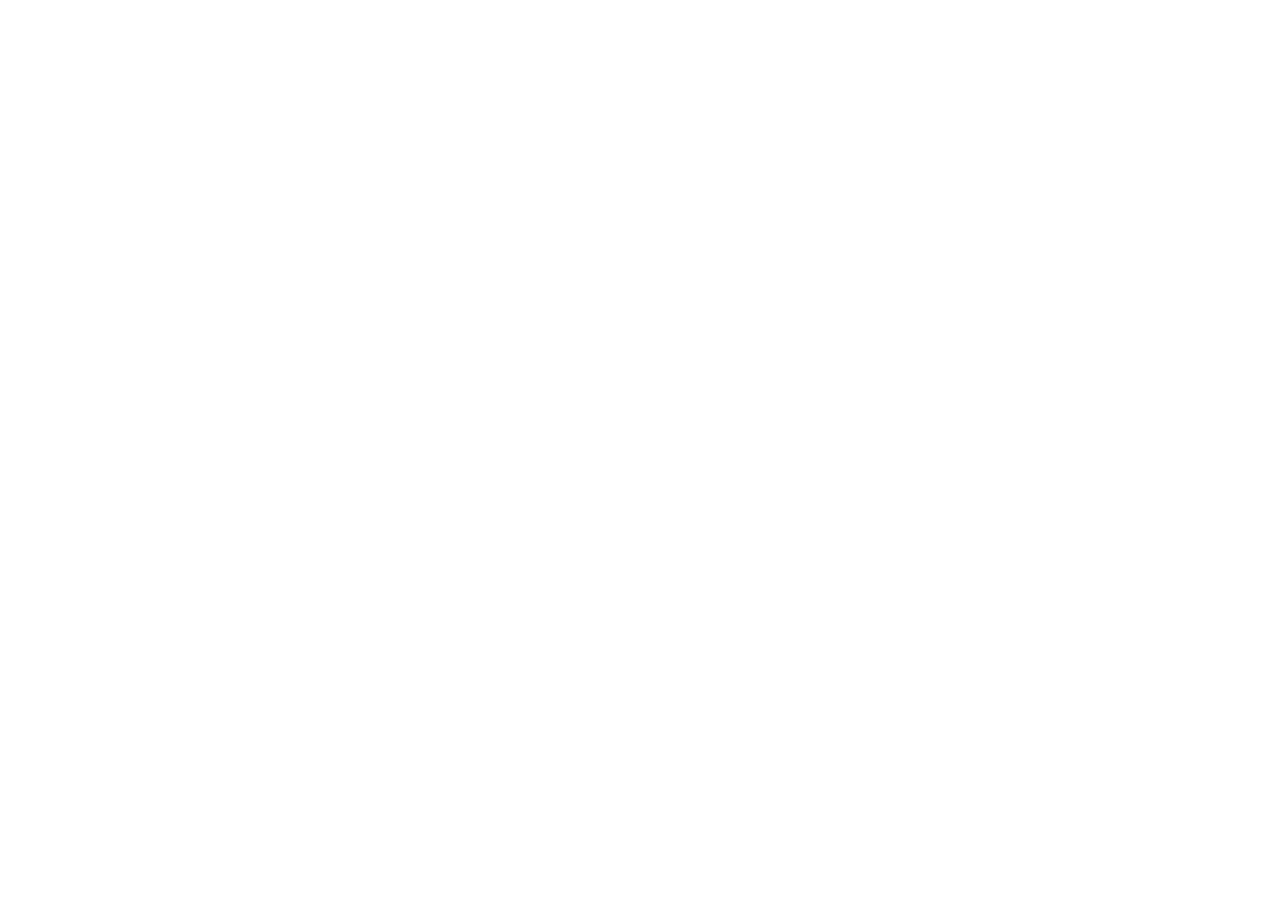
==== index.html @ d98b3df8 "Create index.html for portfolio redirection This HTML file redirects users to the specified portfoli" ====
<!DOCTYPE html>
<html lang="en">
<head>
  <meta charset="UTF-8">
  <meta name="viewport" content="width=device-width, initial-scale=1">
  <meta http-equiv="refresh" content="0; url=https://portfolio-git-main-oussama-allouchs-projects.vercel.app/">
  <title>Oussama Allouch | Portfolio</title>
</head>
<body>
  <p>Redirecting to my portfolio...</p>
  <a href="https://portfolio-git-main-oussama-allouchs-projects.vercel.app/">Visit my portfolio</a>
</body>
</html>
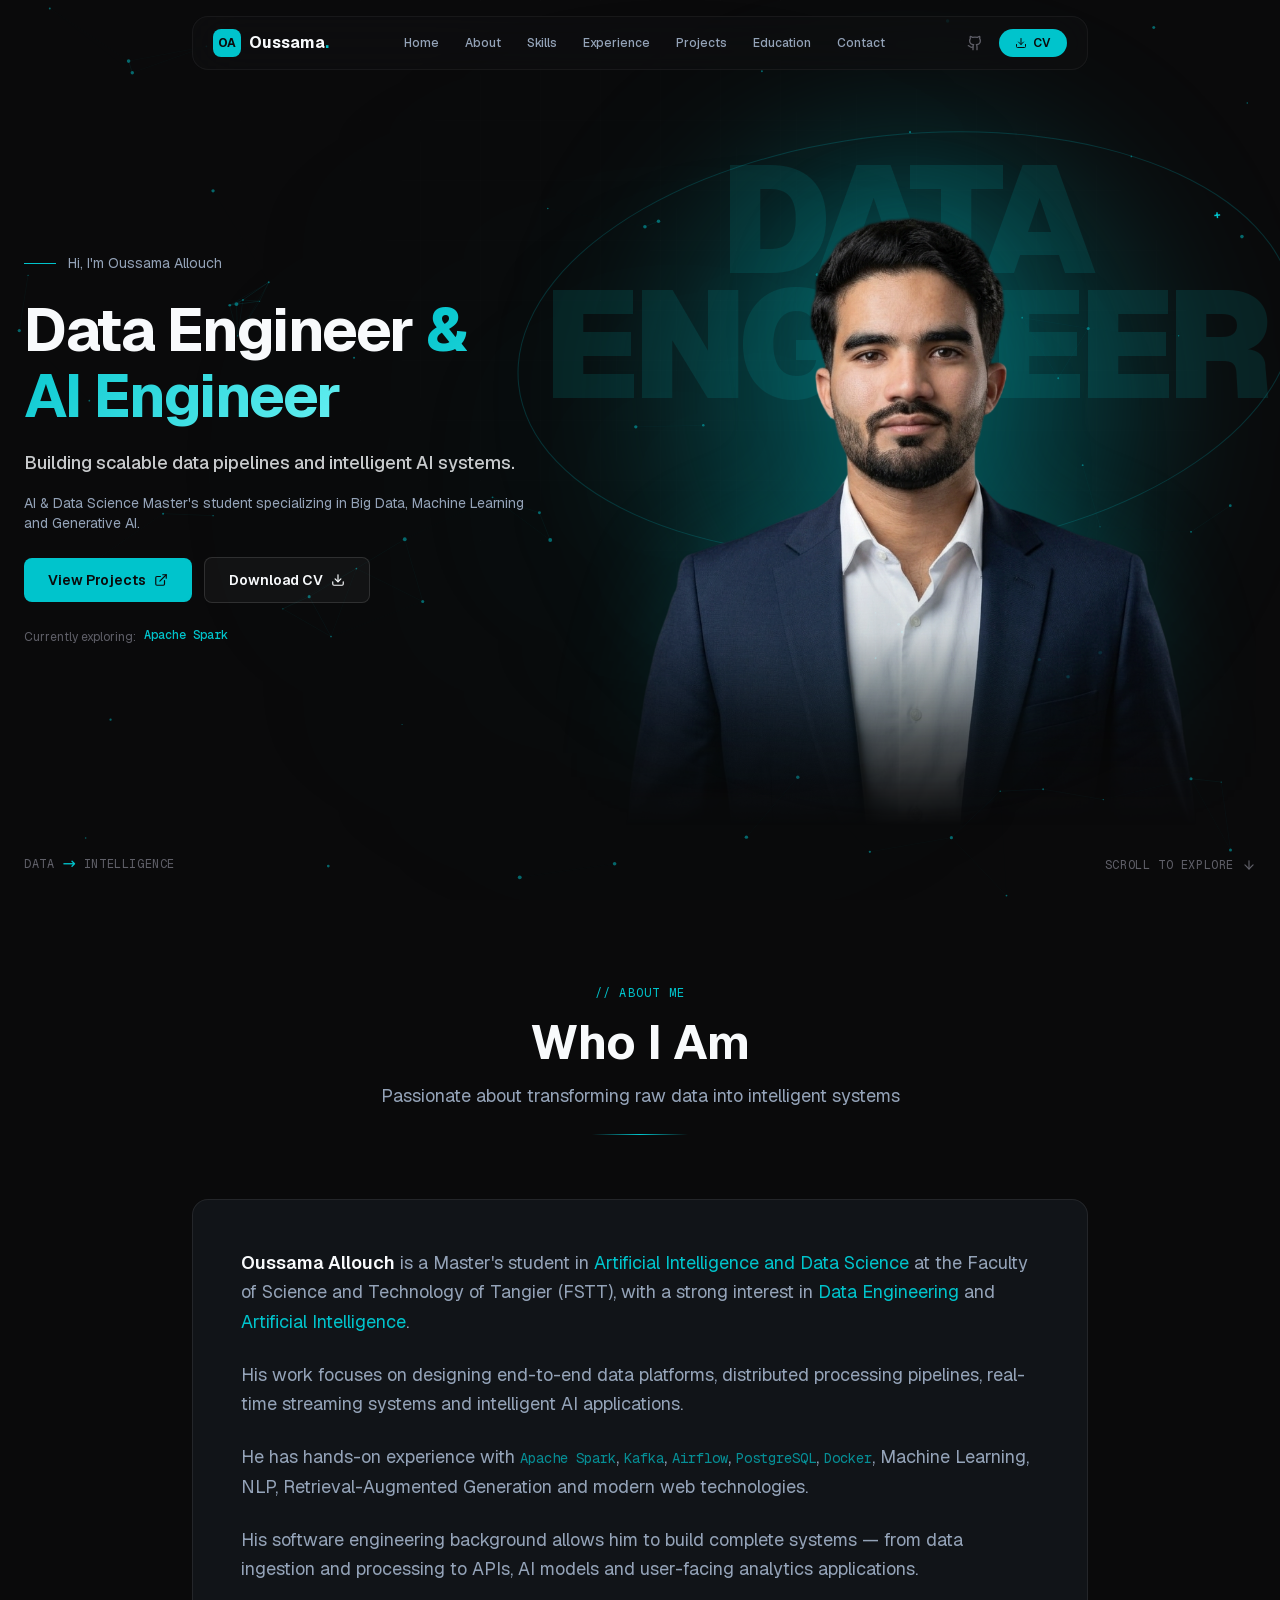
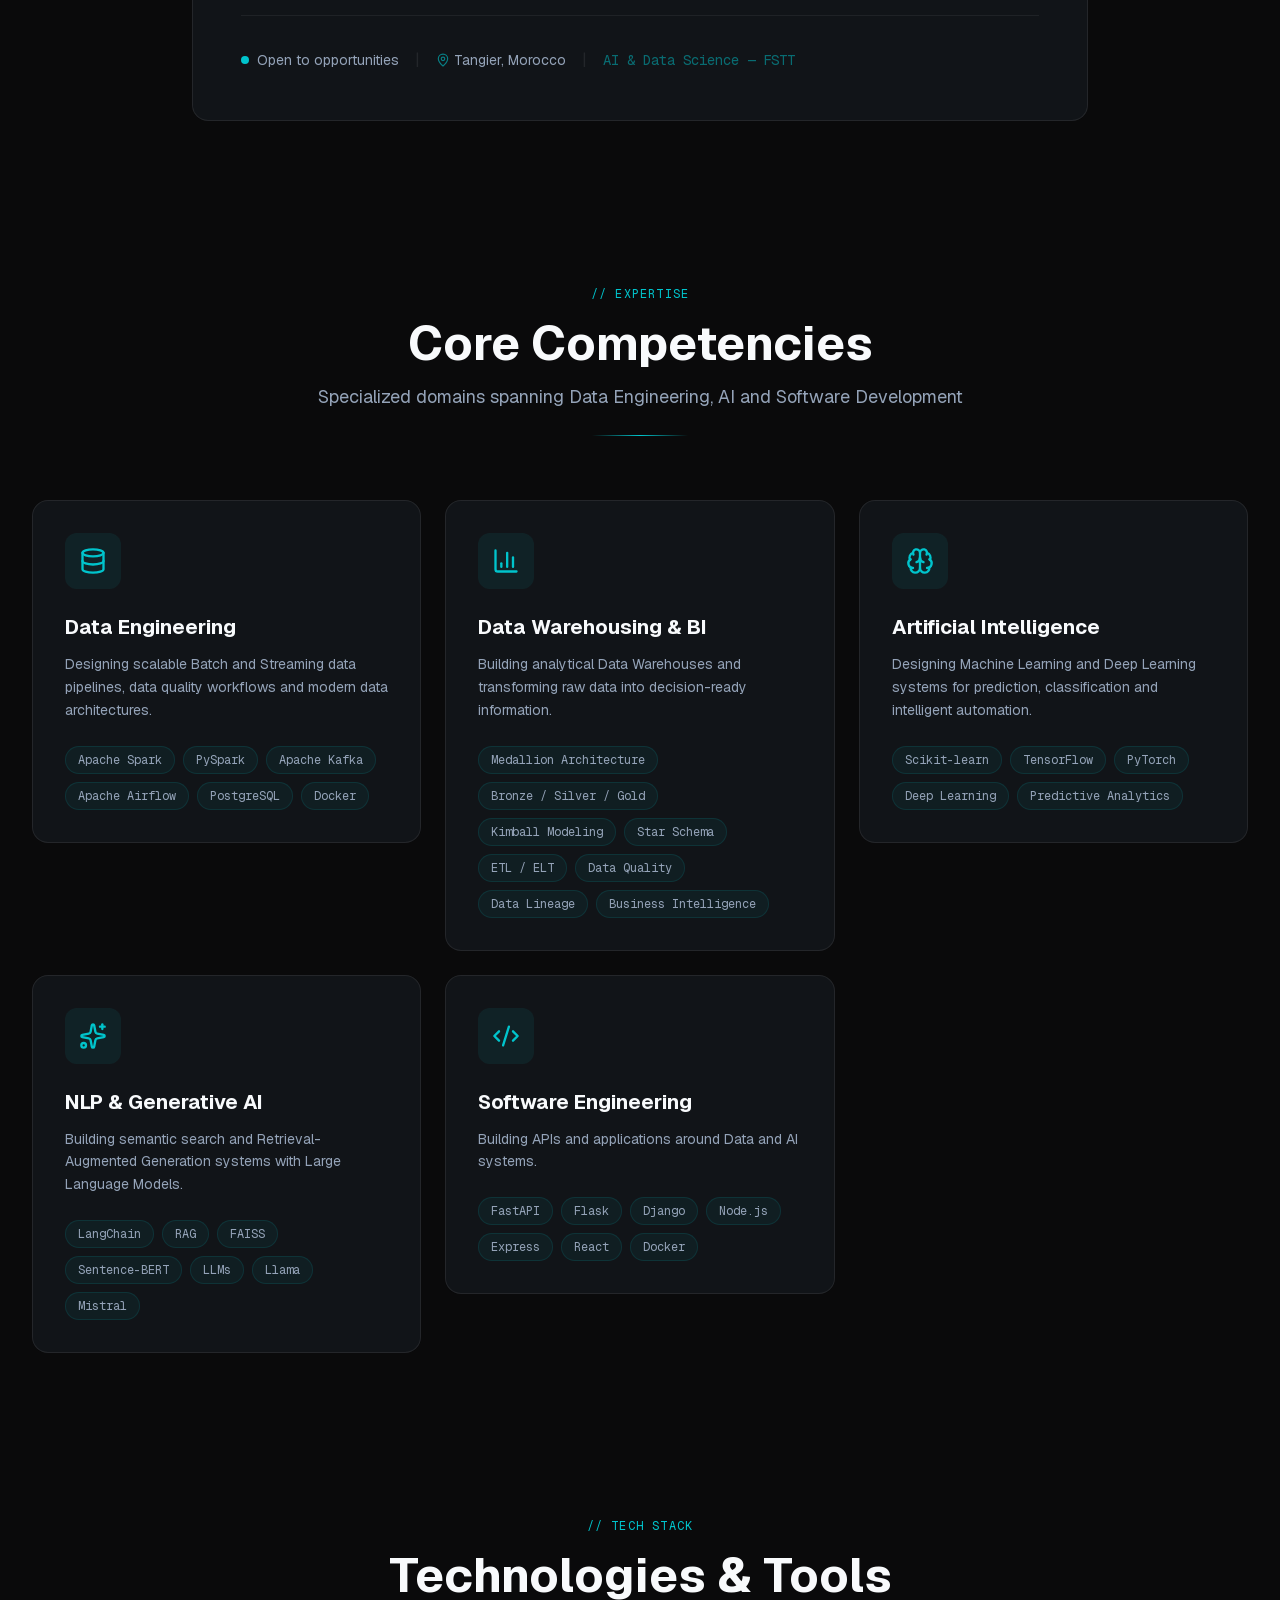
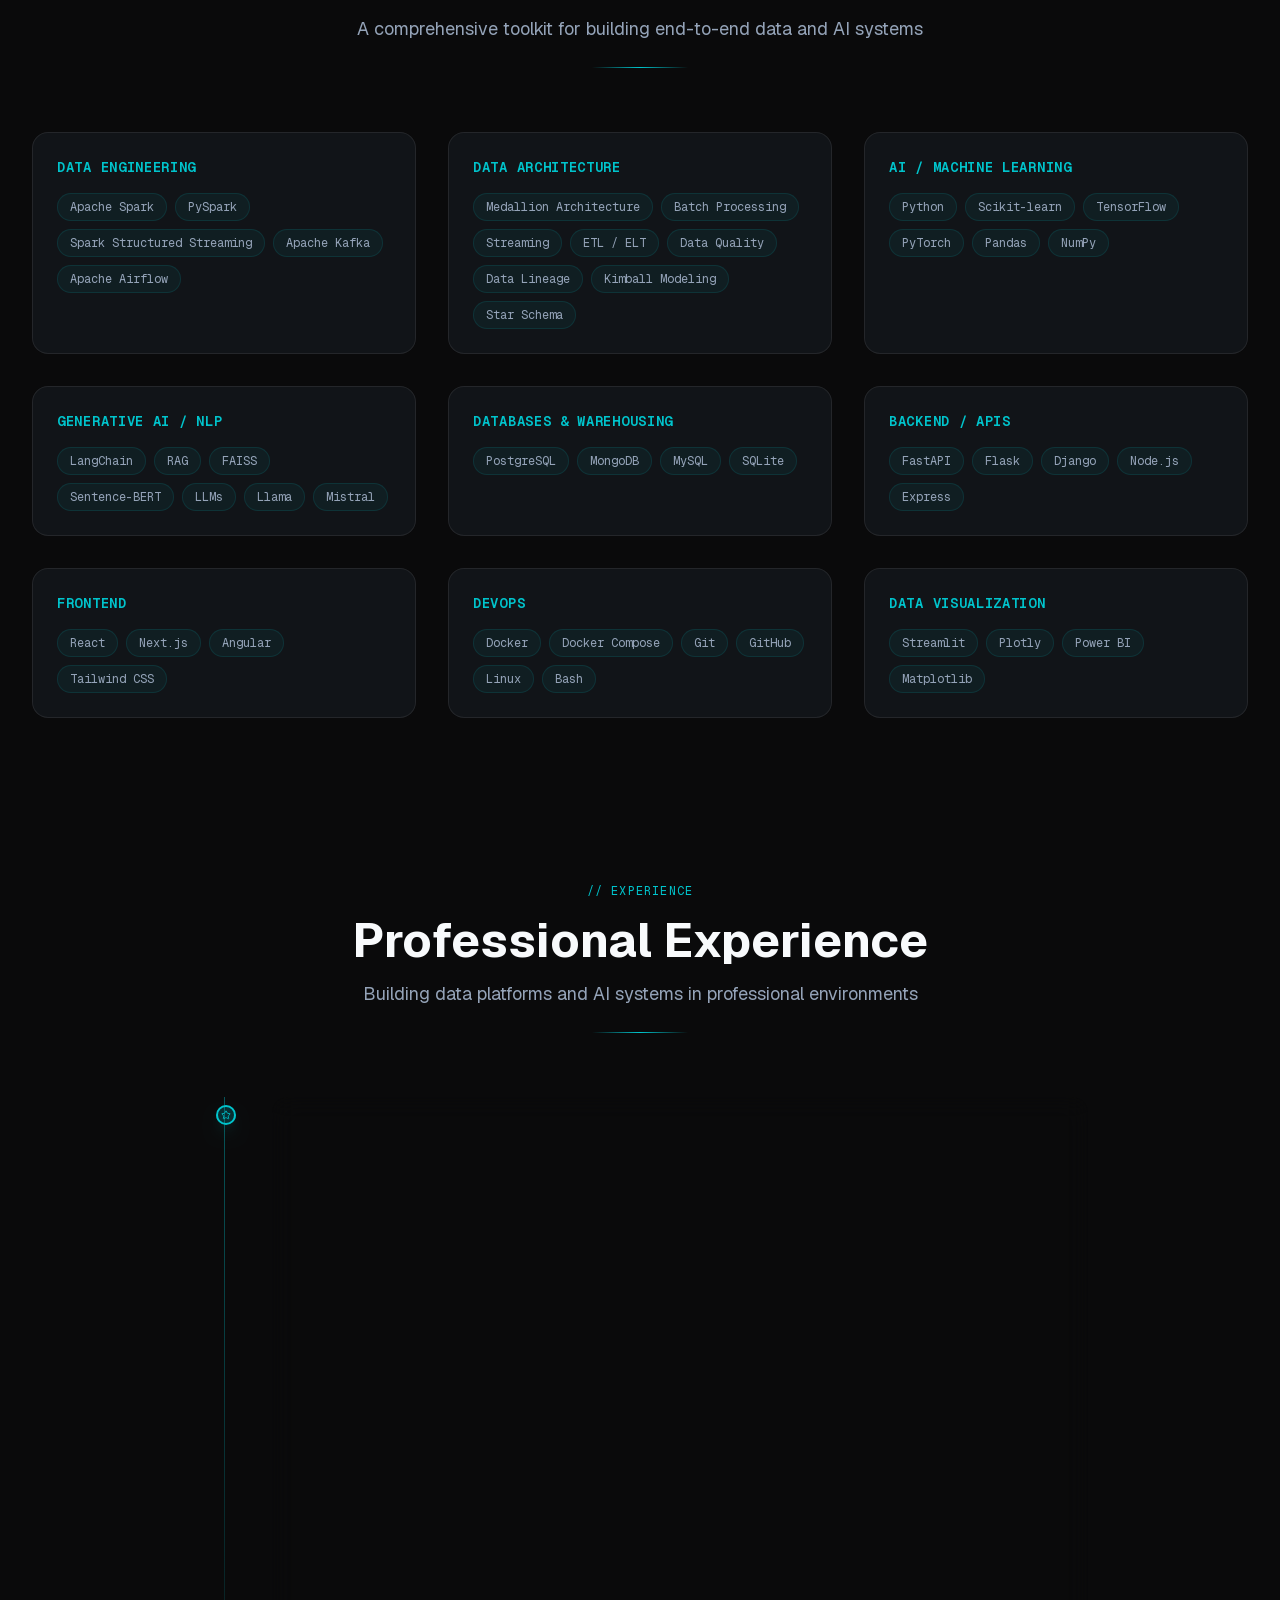
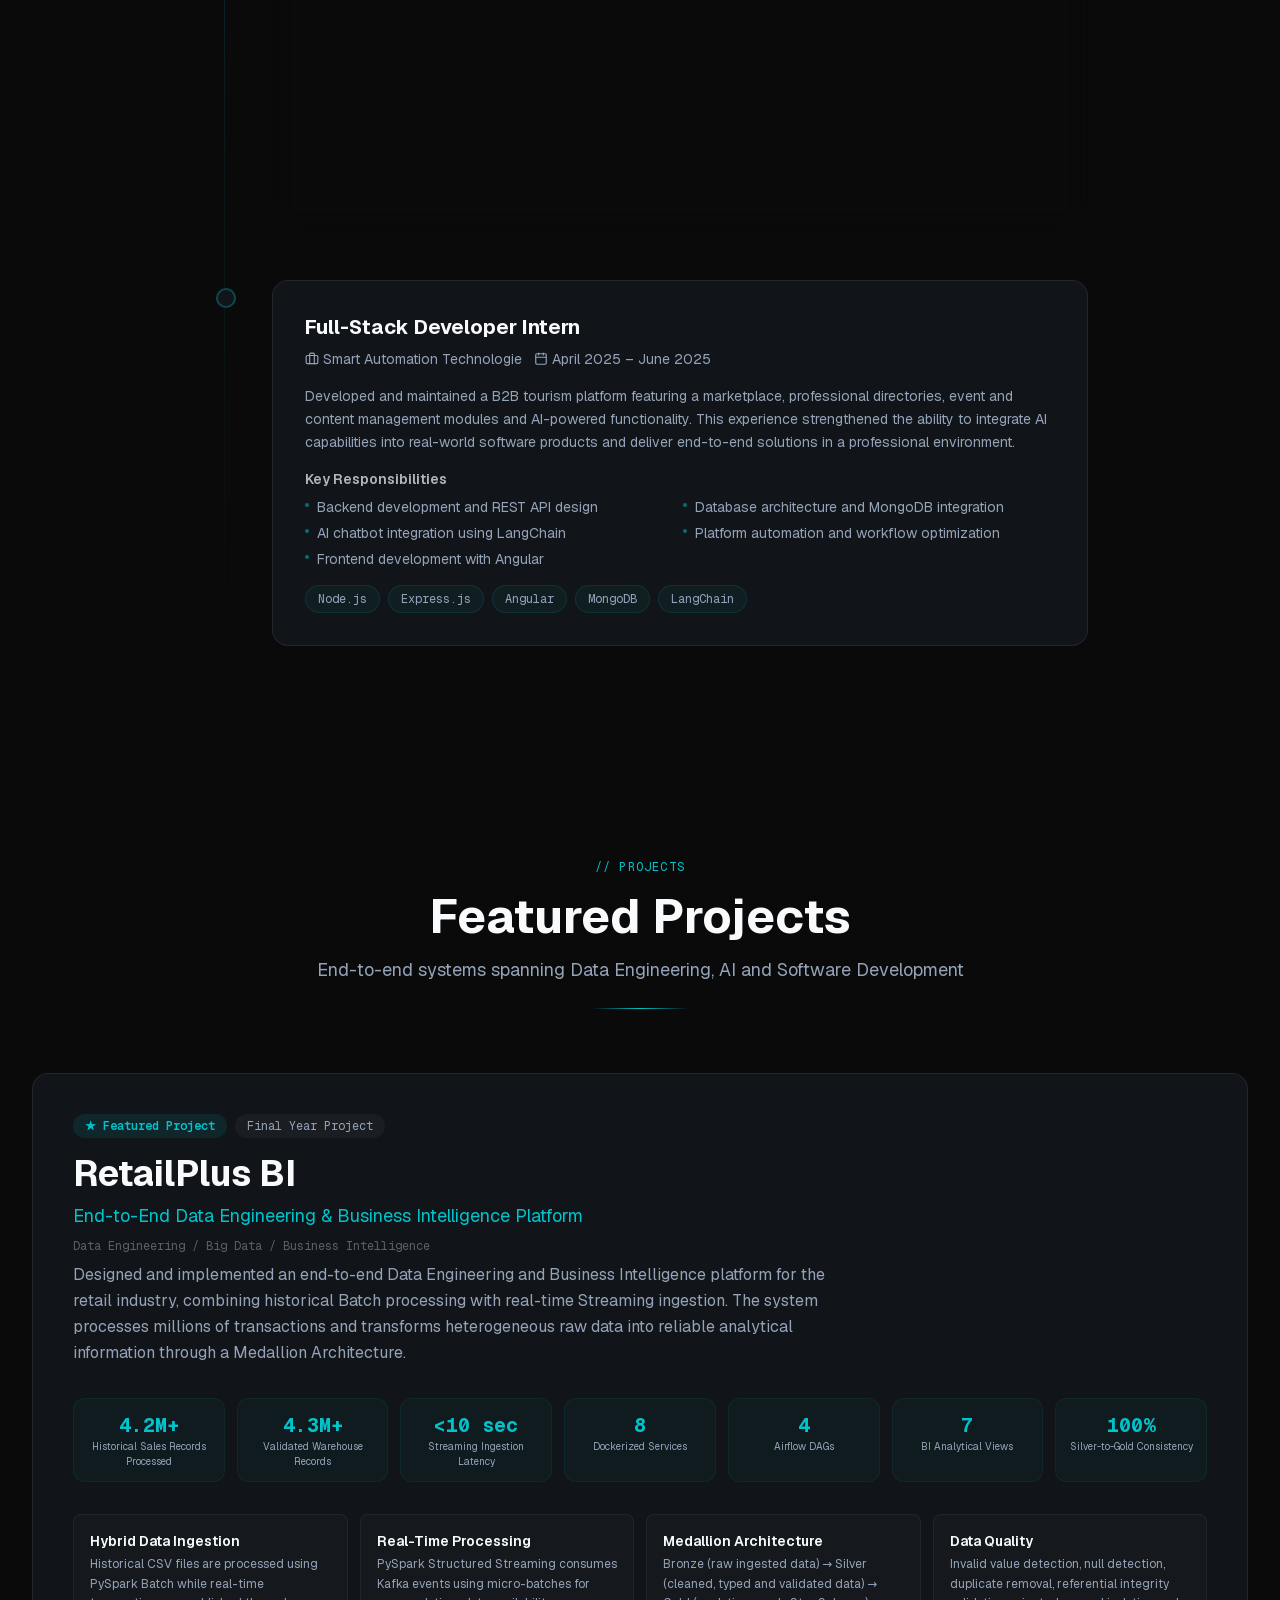
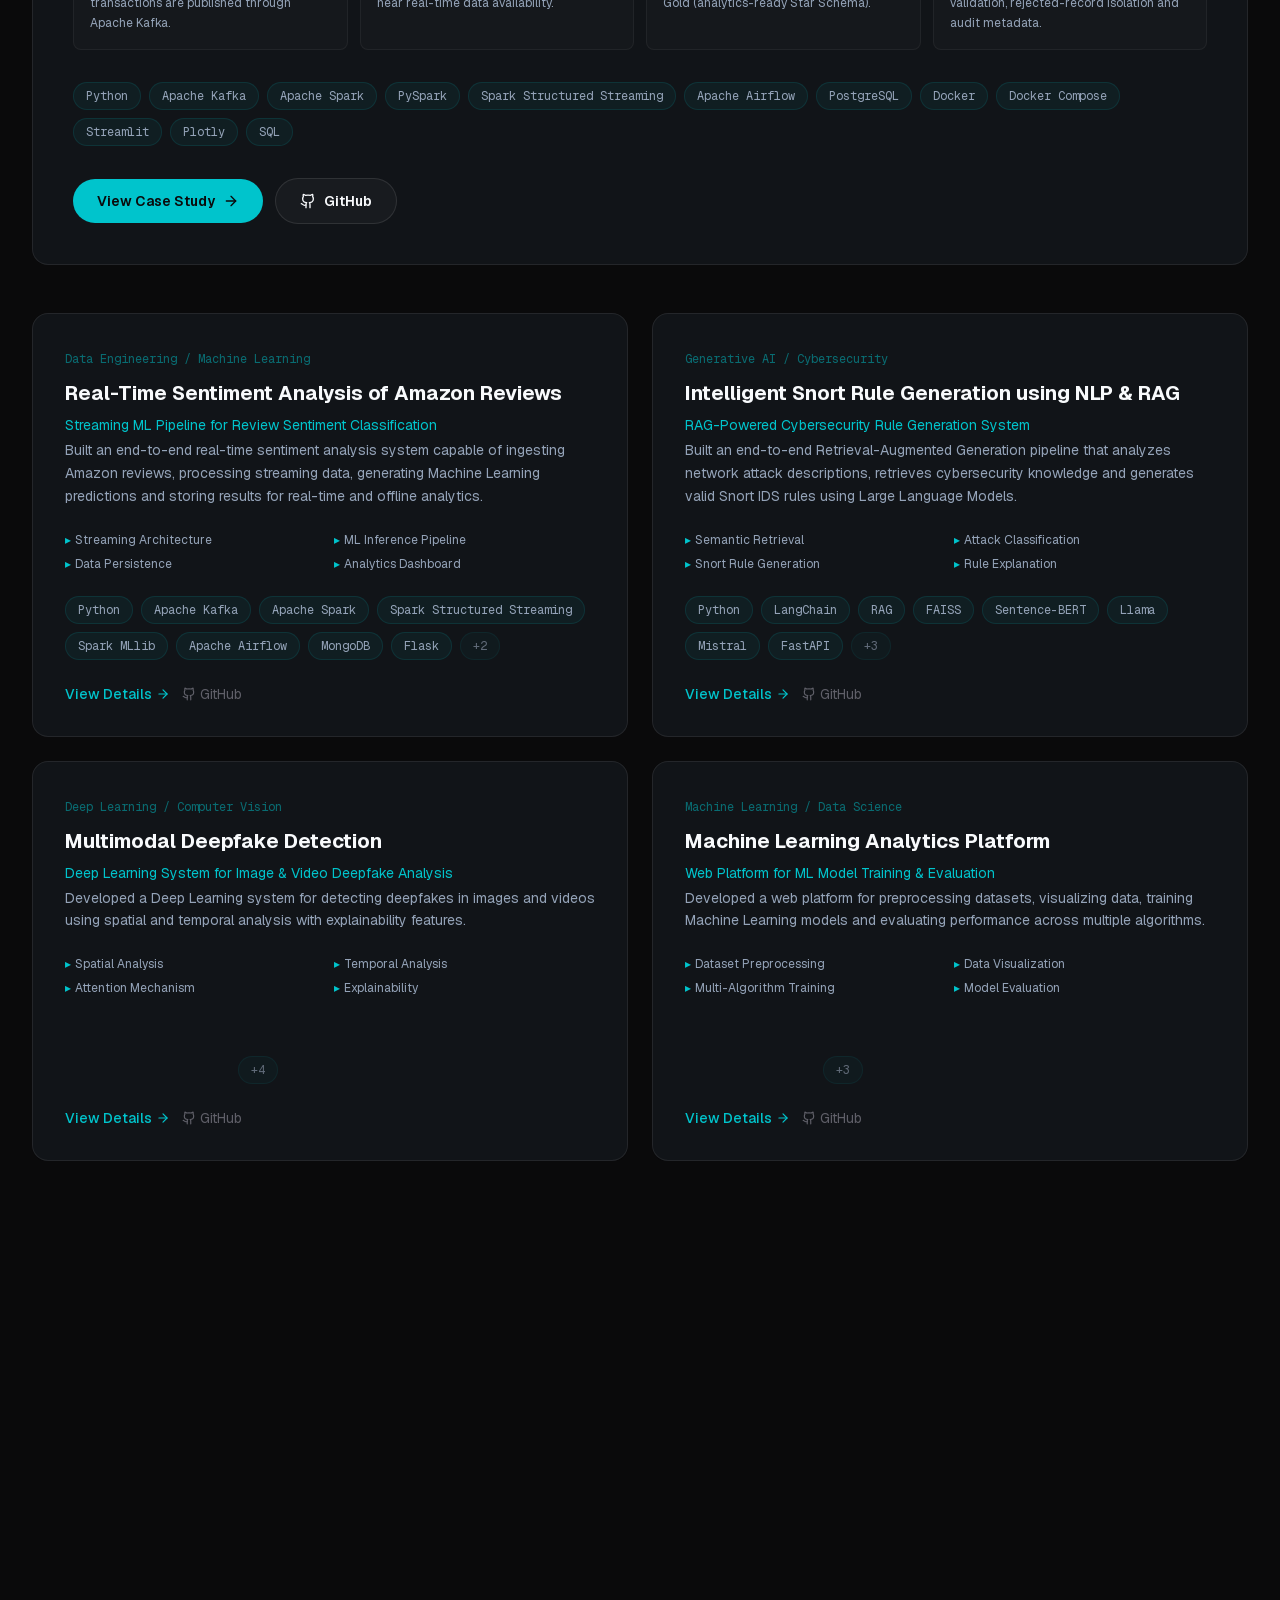
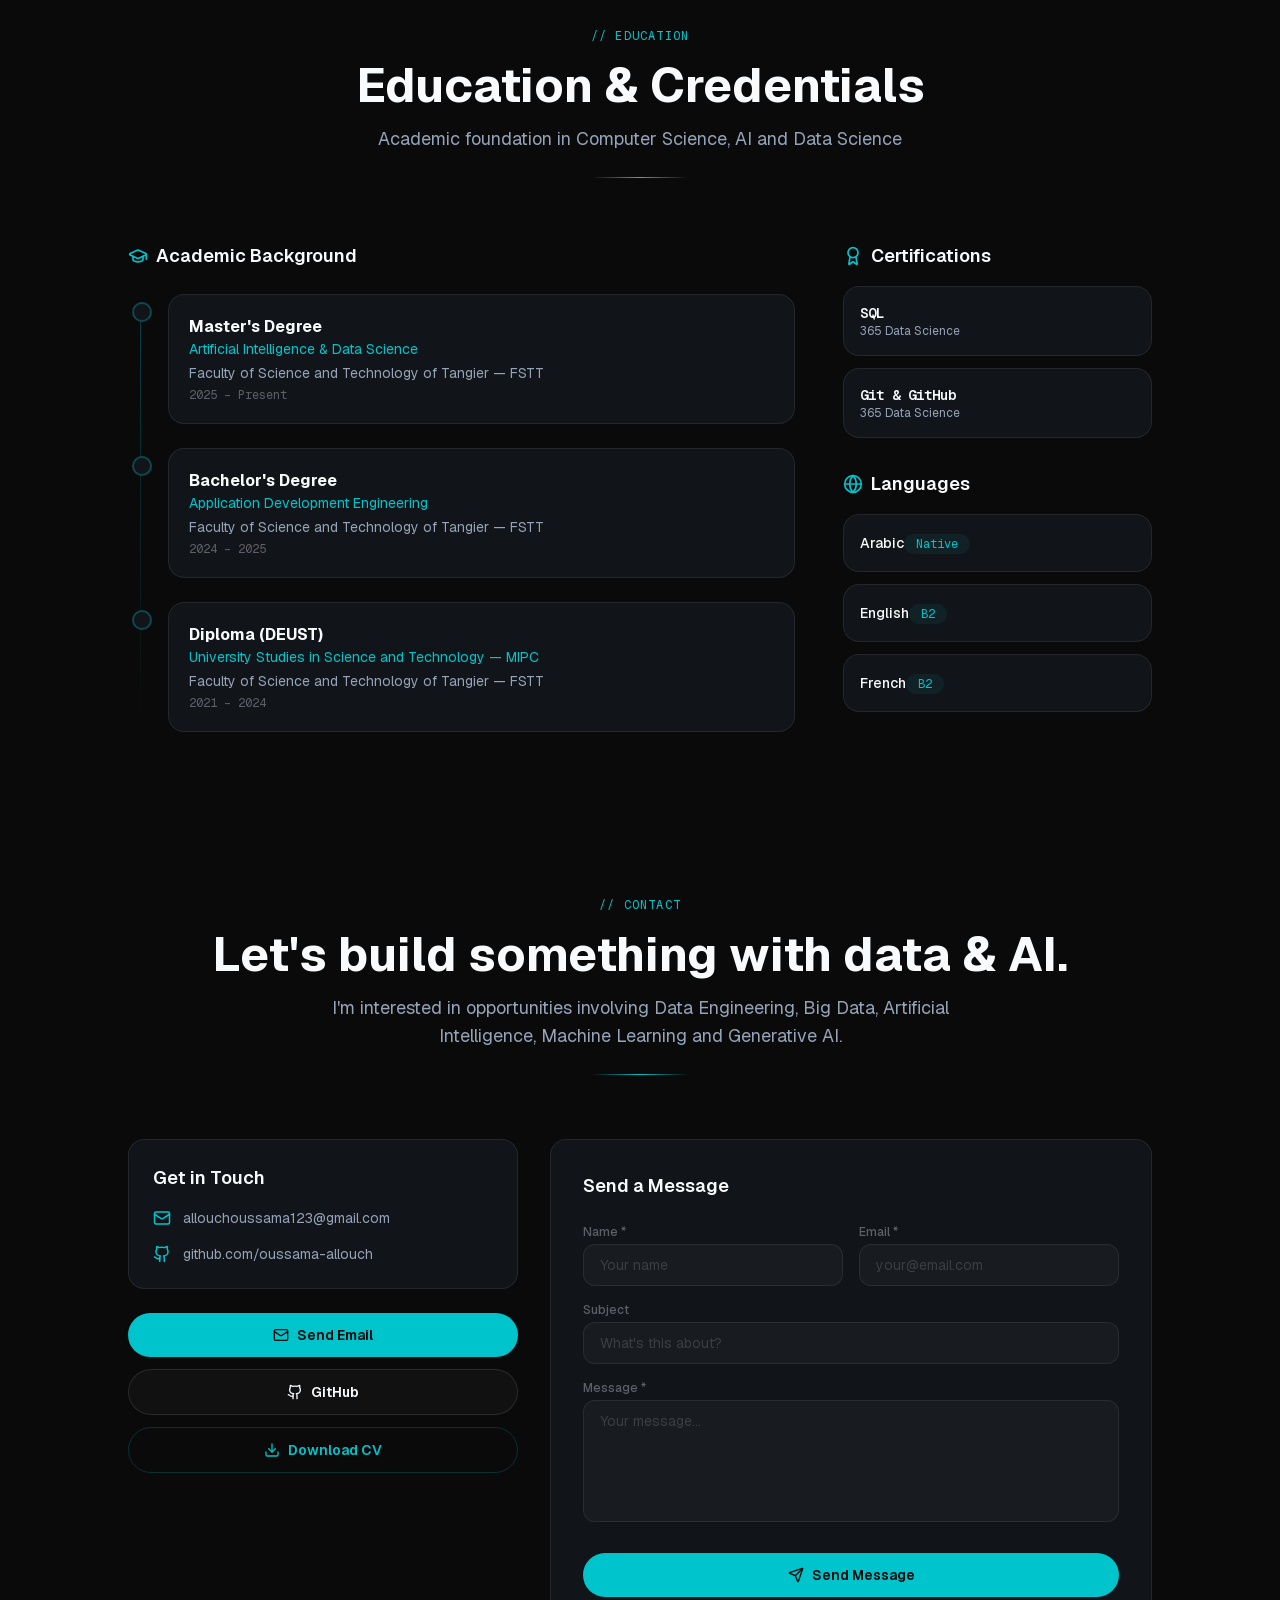
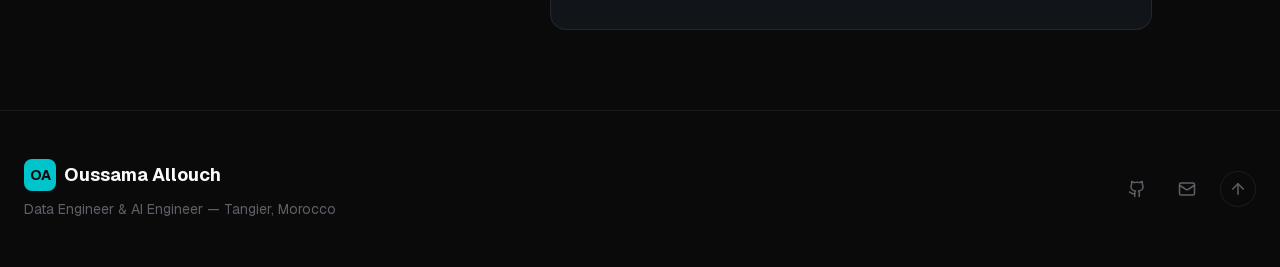
==== commit 23a09bac: "deploy: automated static build from Portfolio commit 1b778d6c278c0f3011961cc61d66ee3f04a5d0e9 [skip " ====
--- a/index.html
+++ b/index.html
@@ -1,13 +1 @@
-<!DOCTYPE html>
-<html lang="en">
-<head>
-  <meta charset="UTF-8">
-  <meta name="viewport" content="width=device-width, initial-scale=1">
-  <meta http-equiv="refresh" content="0; url=https://portfolio-git-main-oussama-allouchs-projects.vercel.app/">
-  <title>Oussama Allouch | Portfolio</title>
-</head>
-<body>
-  <p>Redirecting to my portfolio...</p>
-  <a href="https://portfolio-git-main-oussama-allouchs-projects.vercel.app/">Visit my portfolio</a>
-</body>
-</html>
+<!DOCTYPE html><html lang="en" class="T19VSG_variable _8Li5zG_variable h-full antialiased"><head><meta charSet="utf-8"/><meta name="viewport" content="width=device-width, initial-scale=1"/><link rel="preload" href="/_next/static/media/797e433ab948586e-s.p.0r6juujl39pe6.woff2" as="font" crossorigin="" type="font/woff2"/><link rel="preload" href="/_next/static/media/caa3a2e1cccd8315-s.p.0wgildi0cnwt9.woff2" as="font" crossorigin="" type="font/woff2"/><link rel="preload" as="image" href="/images/oussama-portrait.png"/><link rel="stylesheet" href="/_next/static/chunks/12n1drm_j1zv1.css" data-precedence="next"/><link rel="preload" as="script" fetchPriority="low" href="/_next/static/chunks/0hy5urf737ouz.js"/><script src="/_next/static/chunks/220o6dnifhgxa.js" async=""></script><script src="/_next/static/chunks/0s7mvllxht1mo.js" async=""></script><script src="/_next/static/chunks/turbopack-3-ry682tkyiqk.js" async=""></script><script src="/_next/static/chunks/42onvq6nokjl2.js" async=""></script><script src="/_next/static/chunks/3d_lx-dr533u4.js" async=""></script><script src="/_next/static/chunks/24colyhtjguj6.js" async=""></script><title>Oussama Allouch | Data Engineer &amp; AI Engineer</title><meta name="description" content="Portfolio of Oussama Allouch, Data Engineer and AI Engineer specializing in Apache Spark, Kafka, PySpark, Airflow, Data Warehousing, Machine Learning, Generative AI and scalable data systems."/><meta name="author" content="Oussama Allouch"/><meta name="keywords" content="Oussama Allouch,Data Engineer,AI Engineer,Data Engineering,Big Data,Apache Spark,PySpark,Apache Kafka,Apache Airflow,Data Warehouse,PostgreSQL,ETL,ELT,Medallion Architecture,Machine Learning,Generative AI,RAG,NLP,Deep Learning,Morocco,Tangier"/><meta name="robots" content="index, follow"/><meta property="og:title" content="Oussama Allouch | Data Engineer &amp; AI Engineer"/><meta property="og:description" content="Portfolio of Oussama Allouch — Data Engineer and AI Engineer specializing in scalable data pipelines, real-time streaming, Machine Learning and Generative AI."/><meta property="og:site_name" content="Oussama Allouch Portfolio"/><meta property="og:locale" content="en_US"/><meta property="og:type" content="website"/><meta name="twitter:card" content="summary_large_image"/><meta name="twitter:title" content="Oussama Allouch | Data Engineer &amp; AI Engineer"/><meta name="twitter:description" content="Data Engineer and AI Engineer — Apache Spark, Kafka, Airflow, Machine Learning, Generative AI."/><meta name="next-size-adjust" content=""/><script src="/_next/static/chunks/0cz1d0mv5g_q7.js" noModule=""></script></head><body class="min-h-full flex flex-col bg-[#0A0A0B]"><div hidden=""><!--$--><!--/$--></div><header class="fixed left-0 right-0 top-0 z-50 flex justify-center px-4 pt-4" style="opacity:0;transform:translateY(-100px)"><nav class="flex w-full max-w-4xl items-center justify-between rounded-2xl border px-5 py-2.5 transition-all duration-500 border-white/[0.05] bg-[#0F0F11]/60 backdrop-blur-xl" aria-label="Main navigation"><a class="group flex items-center gap-2 text-base font-bold text-[#F8FAFC] transition-colors" aria-label="Home" href="/#hero"><span class="flex h-7 w-7 items-center justify-center rounded-lg bg-accent text-xs font-bold text-[#0A0A0B]">OA</span><span class="hidden sm:inline"><span class="text-[#F8FAFC]">Oussama</span><span class="text-accent">.</span></span></a><div class="hidden items-center gap-0.5 md:flex"><a class="relative rounded-full px-3 py-1.5 text-xs font-medium transition-all duration-300 text-accent" href="/#hero">Home<div class="absolute inset-0 -z-10 rounded-full bg-accent/[0.08]"></div></a><a class="relative rounded-full px-3 py-1.5 text-xs font-medium transition-all duration-300 text-[#94A3B8] hover:text-[#F8FAFC]" href="/#about">About</a><a class="relative rounded-full px-3 py-1.5 text-xs font-medium transition-all duration-300 text-[#94A3B8] hover:text-[#F8FAFC]" href="/#expertise">Skills</a><a class="relative rounded-full px-3 py-1.5 text-xs font-medium transition-all duration-300 text-[#94A3B8] hover:text-[#F8FAFC]" href="/#experience">Experience</a><a class="relative rounded-full px-3 py-1.5 text-xs font-medium transition-all duration-300 text-[#94A3B8] hover:text-[#F8FAFC]" href="/#projects">Projects</a><a class="relative rounded-full px-3 py-1.5 text-xs font-medium transition-all duration-300 text-[#94A3B8] hover:text-[#F8FAFC]" href="/#education">Education</a><a class="relative rounded-full px-3 py-1.5 text-xs font-medium transition-all duration-300 text-[#94A3B8] hover:text-[#F8FAFC]" href="/#contact">Contact</a></div><div class="hidden items-center gap-2 md:flex"><a href="https://github.com/oussama-allouch" target="_blank" rel="noopener noreferrer" class="rounded-full p-2 text-[#5F5F68] transition-all duration-300 hover:bg-white/[0.05] hover:text-[#F8FAFC]" aria-label="GitHub Profile"><svg xmlns="http://www.w3.org/2000/svg" width="16" height="16" viewBox="0 0 24 24" fill="none" stroke="currentColor" stroke-width="2" stroke-linecap="round" stroke-linejoin="round"><path d="M15 22v-4a4.8 4.8 0 0 0-1-3.5c3 0 6-2 6-5.5.08-1.25-.27-2.48-1-3.5.28-1.15.28-2.35 0-3.5 0 0-1 0-3 1.5-2.64-.5-5.36-.5-8 0C6 2 5 2 5 2c-.3 1.15-.3 2.35 0 3.5A5.403 5.403 0 0 0 4 9c0 3.5 3 5.5 6 5.5-.39.49-.68 1.05-.85 1.65-.17.6-.22 1.23-.15 1.85v4"></path><path d="M9 18c-4.51 2-5-2-7-2"></path></svg></a><a href="/cv/Oussama-Allouch-CV.pdf" download="Oussama-Allouch-CV.pdf" class="flex items-center gap-1.5 rounded-full bg-accent px-4 py-1.5 text-xs font-semibold text-[#0A0A0B] transition-all duration-300 hover:bg-[#00E0E6] hover:shadow-lg hover:shadow-accent/20"><svg xmlns="http://www.w3.org/2000/svg" width="12" height="12" viewBox="0 0 24 24" fill="none" stroke="currentColor" stroke-width="2" stroke-linecap="round" stroke-linejoin="round" class="lucide lucide-download" aria-hidden="true"><path d="M12 15V3"></path><path d="M21 15v4a2 2 0 0 1-2 2H5a2 2 0 0 1-2-2v-4"></path><path d="m7 10 5 5 5-5"></path></svg>CV</a></div><button class="rounded-full p-2 text-[#94A3B8] transition-colors hover:text-[#F8FAFC] md:hidden" aria-label="Open menu" aria-expanded="false"><svg xmlns="http://www.w3.org/2000/svg" width="20" height="20" viewBox="0 0 24 24" fill="none" stroke="currentColor" stroke-width="2" stroke-linecap="round" stroke-linejoin="round" class="lucide lucide-menu" aria-hidden="true"><path d="M4 5h16"></path><path d="M4 12h16"></path><path d="M4 19h16"></path></svg></button></nav></header><main><section id="hero" class="relative min-h-[100svh] overflow-hidden"><div class="pointer-events-none absolute inset-0"><div class="absolute inset-0 bg-grid-pattern" style="mask-image:radial-gradient(ellipse at 50% 30%, rgba(0,0,0,0.5) 0%, transparent 70%);-webkit-mask-image:radial-gradient(ellipse at 50% 30%, rgba(0,0,0,0.5) 0%, transparent 70%)"></div><div class="absolute left-1/3 top-1/4 h-[500px] w-[500px] rounded-full bg-accent/[0.03] blur-[150px]"></div><div class="absolute bottom-1/4 right-1/4 h-[400px] w-[400px] rounded-full bg-accent/[0.02] blur-[120px]"></div></div><div class="pointer-events-none absolute inset-0"><canvas class="absolute inset-0" style="pointer-events:none" aria-hidden="true"></canvas></div><div class="relative mx-auto flex min-h-[100svh] max-w-7xl flex-col justify-center px-6 pt-20 lg:flex-row lg:items-center lg:gap-8 lg:pt-0"><div class="flex-1 text-center lg:text-left lg:max-w-xl z-10"><div class="flex items-center gap-3 justify-center lg:justify-start mb-6" style="opacity:0;transform:translateY(30px)"><div class="h-px w-8 bg-accent"></div><span class="text-sm text-[#94A3B8]">Hi, I&#x27;m Oussama Allouch</span></div><h1 class="mb-5 text-4xl font-bold leading-[1.1] tracking-tight text-[#F8FAFC] md:text-5xl lg:text-6xl" style="opacity:0;transform:translateY(30px)">Data Engineer<!-- --> <span class="gradient-text block sm:inline">&amp; AI Engineer</span></h1><p class="mb-4 text-base font-medium text-[#F8FAFC]/80 md:text-lg" style="opacity:0;transform:translateY(30px)">Building scalable data pipelines and intelligent AI systems.</p><p class="mb-6 max-w-xl text-sm text-[#94A3B8] lg:max-w-lg" style="opacity:0;transform:translateY(30px)">AI &amp; Data Science Master&#x27;s student specializing in Big Data, Machine Learning and Generative AI.</p><div class="mb-6 flex flex-wrap items-center justify-center gap-3 lg:justify-start" style="opacity:0;transform:translateY(20px)"><a href="#projects" class="flex items-center gap-2 rounded-lg bg-accent px-6 py-3 text-sm font-semibold text-[#0A0A0B] transition-all duration-300 hover:bg-[#00E0E6] hover:shadow-lg hover:shadow-accent/20">View Projects<svg xmlns="http://www.w3.org/2000/svg" width="14" height="14" viewBox="0 0 24 24" fill="none" stroke="currentColor" stroke-width="2" stroke-linecap="round" stroke-linejoin="round" class="lucide lucide-external-link" aria-hidden="true"><path d="M15 3h6v6"></path><path d="M10 14 21 3"></path><path d="M18 13v6a2 2 0 0 1-2 2H5a2 2 0 0 1-2-2V8a2 2 0 0 1 2-2h6"></path></svg></a><a href="/cv/Oussama-Allouch-CV.pdf" download="Oussama-Allouch-CV.pdf" class="flex items-center gap-2 rounded-lg border border-white/[0.12] bg-white/[0.04] px-6 py-3 text-sm font-semibold text-[#F8FAFC] transition-all duration-300 hover:border-white/[0.2] hover:bg-white/[0.08]">Download CV<svg xmlns="http://www.w3.org/2000/svg" width="14" height="14" viewBox="0 0 24 24" fill="none" stroke="currentColor" stroke-width="2" stroke-linecap="round" stroke-linejoin="round" class="lucide lucide-download" aria-hidden="true"><path d="M12 15V3"></path><path d="M21 15v4a2 2 0 0 1-2 2H5a2 2 0 0 1-2-2v-4"></path><path d="m7 10 5 5 5-5"></path></svg></a></div><div class="flex items-center justify-center gap-2 lg:justify-start" style="opacity:0"><span class="text-xs text-[#5F5F68]">Currently exploring:</span><div class="relative h-5 w-48 overflow-hidden"><span class="absolute left-0 font-mono text-xs font-medium text-accent" style="opacity:0;transform:translateY(20px)">Data Engineering</span></div></div></div><div class="relative flex-1 mt-8 lg:mt-0 flex items-center justify-center min-h-[620px] lg:min-h-[760px] xl:min-h-[820px]" style="opacity:0;transform:translateX(40px)"><div class="absolute inset-0 bg-grid-pattern opacity-40 pointer-events-none" style="mask-image:radial-gradient(ellipse 70% 60% at 50% 45%, black 40%, transparent 80%);-webkit-mask-image:radial-gradient(ellipse 70% 60% at 50% 45%, black 40%, transparent 80%)"></div><div class="absolute inset-0 flex flex-col items-center justify-center pointer-events-none select-none -translate-y-24 sm:-translate-y-32 lg:-translate-y-38 xl:-translate-y-42"><span class="text-[5rem] sm:text-[6.5rem] md:text-[7.5rem] lg:text-[8.5rem] xl:text-[9.5rem] font-black uppercase leading-[0.82] tracking-tighter text-accent/[0.12]" aria-hidden="true">DATA</span><span class="text-[5rem] sm:text-[6.5rem] md:text-[7.5rem] lg:text-[8.5rem] xl:text-[9.5rem] font-black uppercase leading-[0.82] tracking-tighter text-accent/[0.12]" aria-hidden="true">ENGINEER</span></div><div class="absolute top-[38%] left-1/2 -translate-x-1/2 -translate-y-1/2 w-[540px] sm:w-[680px] lg:w-[780px] h-[300px] sm:h-[370px] lg:h-[420px] pointer-events-none"><div class="w-full h-full rounded-[50%] border border-accent/20 -rotate-6 relative"><span class="absolute right-[8%] top-[25%] font-mono text-xs text-accent font-bold select-none">+</span></div></div><div class="absolute top-[44%] left-1/2 -translate-x-1/2 -translate-y-1/2 h-[420px] w-[420px] sm:h-[480px] sm:w-[480px] rounded-full bg-gradient-to-r from-accent/20 via-accent/35 to-accent/20 blur-[85px] pointer-events-none"></div><div class="relative z-10 w-[380px] h-[520px] sm:w-[480px] sm:h-[640px] md:w-[560px] md:h-[740px] lg:w-[640px] lg:h-[820px] xl:w-[700px] xl:h-[880px] -translate-y-8 sm:-translate-y-12 lg:-translate-y-16" style="mask-image:linear-gradient(to bottom, black 65%, rgba(0,0,0,0.85) 78%, rgba(0,0,0,0.3) 90%, transparent 100%);-webkit-mask-image:linear-gradient(to bottom, black 65%, rgba(0,0,0,0.85) 78%, rgba(0,0,0,0.3) 90%, transparent 100%)"><img alt="Oussama Allouch — Data Engineer &amp; AI Engineer" decoding="async" data-nimg="fill" class="object-contain object-bottom drop-shadow-[0_0_20px_rgba(0,196,204,0.3)] drop-shadow-[0_0_45px_rgba(0,196,204,0.15)]" style="position:absolute;height:100%;width:100%;left:0;top:0;right:0;bottom:0;color:transparent" src="/images/oussama-portrait.png"/></div></div></div><div class="absolute bottom-6 left-6 right-6 flex items-center justify-between" style="opacity:0"><div class="flex items-center gap-2"><span class="font-mono text-xs uppercase tracking-wider text-[#5F5F68]">DATA</span><span class="text-accent">→</span><span class="font-mono text-xs uppercase tracking-wider text-[#5F5F68]">INTELLIGENCE</span></div><a href="#about" class="flex items-center gap-2 text-[#5F5F68] transition-colors hover:text-accent" aria-label="Scroll down"><span class="hidden sm:inline font-mono text-xs uppercase tracking-wider">Scroll to explore</span><svg xmlns="http://www.w3.org/2000/svg" width="14" height="14" viewBox="0 0 24 24" fill="none" stroke="currentColor" stroke-width="2" stroke-linecap="round" stroke-linejoin="round" class="lucide lucide-arrow-down" aria-hidden="true"><path d="M12 5v14"></path><path d="m19 12-7 7-7-7"></path></svg></a></div></section><section id="about" class="relative"><div class="section-container"><div class="mb-16 text-center" style="opacity:0;transform:translateY(30px)"><span class="mono-label mb-4 inline-block">// About Me</span><h2 class="mb-4 text-3xl font-bold text-[#F8FAFC] md:text-4xl lg:text-5xl">Who I Am</h2><p class="mx-auto max-w-2xl text-base text-[#94A3B8] md:text-lg">Passionate about transforming raw data into intelligent systems</p><div class="mx-auto mt-6 h-px w-24 bg-gradient-to-r from-transparent via-accent to-transparent"></div></div><div class="mx-auto max-w-4xl"><div style="opacity:0;transform:translateY(30px)"><div class="spotlight-card glass-card p-8 md:p-12"><div class="relative z-[2] h-full w-full"><div class="space-y-6 text-base leading-relaxed text-[#94A3B8] md:text-lg"><p><span class="font-semibold text-[#F8FAFC]">Oussama Allouch</span> is a Master&#x27;s student in<!-- --> <span class="text-accent">Artificial Intelligence and Data Science</span> at the Faculty of Science and Technology of Tangier (FSTT), with a strong interest in<!-- --> <span class="text-accent">Data Engineering</span> and<!-- --> <span class="text-accent">Artificial Intelligence</span>.</p><p>His work focuses on designing end-to-end data platforms, distributed processing pipelines, real-time streaming systems and intelligent AI applications.</p><p>He has hands-on experience with<!-- --> <span class="font-mono text-sm text-accent/70">Apache Spark</span>,<!-- --> <span class="font-mono text-sm text-accent/70">Kafka</span>,<!-- --> <span class="font-mono text-sm text-accent/70">Airflow</span>,<!-- --> <span class="font-mono text-sm text-accent/70">PostgreSQL</span>,<!-- --> <span class="font-mono text-sm text-accent/70">Docker</span>, Machine Learning, NLP, Retrieval-Augmented Generation and modern web technologies.</p><p>His software engineering background allows him to build complete systems — from data ingestion and processing to APIs, AI models and user-facing analytics applications.</p></div><div class="mt-8 flex flex-wrap items-center gap-4 border-t border-white/[0.06] pt-8"><div class="flex items-center gap-2"><div class="h-2 w-2 animate-pulse rounded-full bg-accent"></div><span class="text-sm text-[#94A3B8]">Open to opportunities</span></div><span class="text-white/[0.08]">|</span><span class="flex items-center gap-1 text-sm text-[#94A3B8]"><svg xmlns="http://www.w3.org/2000/svg" width="14" height="14" viewBox="0 0 24 24" fill="none" stroke="currentColor" stroke-width="2" stroke-linecap="round" stroke-linejoin="round" class="lucide lucide-map-pin text-accent/60" aria-hidden="true"><path d="M20 10c0 4.993-5.539 10.193-7.399 11.799a1 1 0 0 1-1.202 0C9.539 20.193 4 14.993 4 10a8 8 0 0 1 16 0"></path><circle cx="12" cy="10" r="3"></circle></svg>Tangier, Morocco</span><span class="text-white/[0.08]">|</span><span class="font-mono text-sm text-accent/50">AI &amp; Data Science — FSTT</span></div></div></div></div></div></div></section><section id="expertise" class="relative bg-[#0A0A0B]"><div class="section-container"><div class="mb-16 text-center" style="opacity:0;transform:translateY(30px)"><span class="mono-label mb-4 inline-block">// Expertise</span><h2 class="mb-4 text-3xl font-bold text-[#F8FAFC] md:text-4xl lg:text-5xl">Core Competencies</h2><p class="mx-auto max-w-2xl text-base text-[#94A3B8] md:text-lg">Specialized domains spanning Data Engineering, AI and Software Development</p><div class="mx-auto mt-6 h-px w-24 bg-gradient-to-r from-transparent via-accent to-transparent"></div></div><div class="grid gap-6 md:grid-cols-2 lg:grid-cols-3"><div style="opacity:0;transform:translateY(30px)"><div class="spotlight-card glass-card group cursor-default p-8 lg:col-span-1"><div class="relative z-[2] h-full w-full"><div class="mb-6 flex h-14 w-14 items-center justify-center rounded-xl bg-accent/[0.08] text-accent transition-all duration-400 group-hover:bg-accent/[0.15] group-hover:shadow-lg group-hover:shadow-accent/[0.06]"><svg xmlns="http://www.w3.org/2000/svg" width="28" height="28" viewBox="0 0 24 24" fill="none" stroke="currentColor" stroke-width="2" stroke-linecap="round" stroke-linejoin="round" class="lucide lucide-database" aria-hidden="true"><ellipse cx="12" cy="5" rx="9" ry="3"></ellipse><path d="M3 5V19A9 3 0 0 0 21 19V5"></path><path d="M3 12A9 3 0 0 0 21 12"></path></svg></div><h3 class="mb-3 text-xl font-bold text-[#F8FAFC]">Data Engineering</h3><p class="mb-6 text-sm leading-relaxed text-[#94A3B8]">Designing scalable Batch and Streaming data pipelines, data quality workflows and modern data architectures.</p><div class="flex flex-wrap gap-2"><span class="tech-badge" style="opacity:0;transform:scale(0.8)">Apache Spark</span><span class="tech-badge" style="opacity:0;transform:scale(0.8)">PySpark</span><span class="tech-badge" style="opacity:0;transform:scale(0.8)">Apache Kafka</span><span class="tech-badge" style="opacity:0;transform:scale(0.8)">Apache Airflow</span><span class="tech-badge" style="opacity:0;transform:scale(0.8)">PostgreSQL</span><span class="tech-badge" style="opacity:0;transform:scale(0.8)">Docker</span></div></div></div></div><div style="opacity:0;transform:translateY(30px)"><div class="spotlight-card glass-card group cursor-default p-8 lg:col-span-1"><div class="relative z-[2] h-full w-full"><div class="mb-6 flex h-14 w-14 items-center justify-center rounded-xl bg-accent/[0.08] text-accent transition-all duration-400 group-hover:bg-accent/[0.15] group-hover:shadow-lg group-hover:shadow-accent/[0.06]"><svg xmlns="http://www.w3.org/2000/svg" width="28" height="28" viewBox="0 0 24 24" fill="none" stroke="currentColor" stroke-width="2" stroke-linecap="round" stroke-linejoin="round" class="lucide lucide-chart-column lucide-bar-chart-3" aria-hidden="true"><path d="M3 3v16a2 2 0 0 0 2 2h16"></path><path d="M18 17V9"></path><path d="M13 17V5"></path><path d="M8 17v-3"></path></svg></div><h3 class="mb-3 text-xl font-bold text-[#F8FAFC]">Data Warehousing &amp; BI</h3><p class="mb-6 text-sm leading-relaxed text-[#94A3B8]">Building analytical Data Warehouses and transforming raw data into decision-ready information.</p><div class="flex flex-wrap gap-2"><span class="tech-badge" style="opacity:0;transform:scale(0.8)">Medallion Architecture</span><span class="tech-badge" style="opacity:0;transform:scale(0.8)">Bronze / Silver / Gold</span><span class="tech-badge" style="opacity:0;transform:scale(0.8)">Kimball Modeling</span><span class="tech-badge" style="opacity:0;transform:scale(0.8)">Star Schema</span><span class="tech-badge" style="opacity:0;transform:scale(0.8)">ETL / ELT</span><span class="tech-badge" style="opacity:0;transform:scale(0.8)">Data Quality</span><span class="tech-badge" style="opacity:0;transform:scale(0.8)">Data Lineage</span><span class="tech-badge" style="opacity:0;transform:scale(0.8)">Business Intelligence</span></div></div></div></div><div style="opacity:0;transform:translateY(30px)"><div class="spotlight-card glass-card group cursor-default p-8 "><div class="relative z-[2] h-full w-full"><div class="mb-6 flex h-14 w-14 items-center justify-center rounded-xl bg-accent/[0.08] text-accent transition-all duration-400 group-hover:bg-accent/[0.15] group-hover:shadow-lg group-hover:shadow-accent/[0.06]"><svg xmlns="http://www.w3.org/2000/svg" width="28" height="28" viewBox="0 0 24 24" fill="none" stroke="currentColor" stroke-width="2" stroke-linecap="round" stroke-linejoin="round" class="lucide lucide-brain" aria-hidden="true"><path d="M12 18V5"></path><path d="M15 13a4.17 4.17 0 0 1-3-4 4.17 4.17 0 0 1-3 4"></path><path d="M17.598 6.5A3 3 0 1 0 12 5a3 3 0 1 0-5.598 1.5"></path><path d="M17.997 5.125a4 4 0 0 1 2.526 5.77"></path><path d="M18 18a4 4 0 0 0 2-7.464"></path><path d="M19.967 17.483A4 4 0 1 1 12 18a4 4 0 1 1-7.967-.517"></path><path d="M6 18a4 4 0 0 1-2-7.464"></path><path d="M6.003 5.125a4 4 0 0 0-2.526 5.77"></path></svg></div><h3 class="mb-3 text-xl font-bold text-[#F8FAFC]">Artificial Intelligence</h3><p class="mb-6 text-sm leading-relaxed text-[#94A3B8]">Designing Machine Learning and Deep Learning systems for prediction, classification and intelligent automation.</p><div class="flex flex-wrap gap-2"><span class="tech-badge" style="opacity:0;transform:scale(0.8)">Scikit-learn</span><span class="tech-badge" style="opacity:0;transform:scale(0.8)">TensorFlow</span><span class="tech-badge" style="opacity:0;transform:scale(0.8)">PyTorch</span><span class="tech-badge" style="opacity:0;transform:scale(0.8)">Deep Learning</span><span class="tech-badge" style="opacity:0;transform:scale(0.8)">Predictive Analytics</span></div></div></div></div><div style="opacity:0;transform:translateY(30px)"><div class="spotlight-card glass-card group cursor-default p-8 "><div class="relative z-[2] h-full w-full"><div class="mb-6 flex h-14 w-14 items-center justify-center rounded-xl bg-accent/[0.08] text-accent transition-all duration-400 group-hover:bg-accent/[0.15] group-hover:shadow-lg group-hover:shadow-accent/[0.06]"><svg xmlns="http://www.w3.org/2000/svg" width="28" height="28" viewBox="0 0 24 24" fill="none" stroke="currentColor" stroke-width="2" stroke-linecap="round" stroke-linejoin="round" class="lucide lucide-sparkles lucide-stars" aria-hidden="true"><path d="M11.017 2.814a1 1 0 0 1 1.966 0l1.051 5.558a2 2 0 0 0 1.594 1.594l5.558 1.051a1 1 0 0 1 0 1.966l-5.558 1.051a2 2 0 0 0-1.594 1.594l-1.051 5.558a1 1 0 0 1-1.966 0l-1.051-5.558a2 2 0 0 0-1.594-1.594l-5.558-1.051a1 1 0 0 1 0-1.966l5.558-1.051a2 2 0 0 0 1.594-1.594z"></path><path d="M20 2v4"></path><path d="M22 4h-4"></path><circle cx="4" cy="20" r="2"></circle></svg></div><h3 class="mb-3 text-xl font-bold text-[#F8FAFC]">NLP &amp; Generative AI</h3><p class="mb-6 text-sm leading-relaxed text-[#94A3B8]">Building semantic search and Retrieval-Augmented Generation systems with Large Language Models.</p><div class="flex flex-wrap gap-2"><span class="tech-badge" style="opacity:0;transform:scale(0.8)">LangChain</span><span class="tech-badge" style="opacity:0;transform:scale(0.8)">RAG</span><span class="tech-badge" style="opacity:0;transform:scale(0.8)">FAISS</span><span class="tech-badge" style="opacity:0;transform:scale(0.8)">Sentence-BERT</span><span class="tech-badge" style="opacity:0;transform:scale(0.8)">LLMs</span><span class="tech-badge" style="opacity:0;transform:scale(0.8)">Llama</span><span class="tech-badge" style="opacity:0;transform:scale(0.8)">Mistral</span></div></div></div></div><div style="opacity:0;transform:translateY(30px)"><div class="spotlight-card glass-card group cursor-default p-8 "><div class="relative z-[2] h-full w-full"><div class="mb-6 flex h-14 w-14 items-center justify-center rounded-xl bg-accent/[0.08] text-accent transition-all duration-400 group-hover:bg-accent/[0.15] group-hover:shadow-lg group-hover:shadow-accent/[0.06]"><svg xmlns="http://www.w3.org/2000/svg" width="28" height="28" viewBox="0 0 24 24" fill="none" stroke="currentColor" stroke-width="2" stroke-linecap="round" stroke-linejoin="round" class="lucide lucide-code-xml lucide-code-2" aria-hidden="true"><path d="m18 16 4-4-4-4"></path><path d="m6 8-4 4 4 4"></path><path d="m14.5 4-5 16"></path></svg></div><h3 class="mb-3 text-xl font-bold text-[#F8FAFC]">Software Engineering</h3><p class="mb-6 text-sm leading-relaxed text-[#94A3B8]">Building APIs and applications around Data and AI systems.</p><div class="flex flex-wrap gap-2"><span class="tech-badge" style="opacity:0;transform:scale(0.8)">FastAPI</span><span class="tech-badge" style="opacity:0;transform:scale(0.8)">Flask</span><span class="tech-badge" style="opacity:0;transform:scale(0.8)">Django</span><span class="tech-badge" style="opacity:0;transform:scale(0.8)">Node.js</span><span class="tech-badge" style="opacity:0;transform:scale(0.8)">Express</span><span class="tech-badge" style="opacity:0;transform:scale(0.8)">React</span><span class="tech-badge" style="opacity:0;transform:scale(0.8)">Docker</span></div></div></div></div></div></div></section><section id="techstack" class="relative"><div class="section-container"><div class="mb-16 text-center" style="opacity:0;transform:translateY(30px)"><span class="mono-label mb-4 inline-block">// Tech Stack</span><h2 class="mb-4 text-3xl font-bold text-[#F8FAFC] md:text-4xl lg:text-5xl">Technologies &amp; Tools</h2><p class="mx-auto max-w-2xl text-base text-[#94A3B8] md:text-lg">A comprehensive toolkit for building end-to-end data and AI systems</p><div class="mx-auto mt-6 h-px w-24 bg-gradient-to-r from-transparent via-accent to-transparent"></div></div><div class="grid gap-8 md:grid-cols-2 lg:grid-cols-3"><div class="h-full" style="opacity:0;transform:translateY(30px)"><div class="spotlight-card glass-card h-full p-6"><div class="relative z-[2] h-full w-full"><h3 class="mb-4 font-mono text-sm font-semibold uppercase tracking-wider text-accent">Data Engineering</h3><div class="flex flex-wrap gap-2"><span class="tech-badge" style="opacity:0;transform:scale(0.8)">Apache Spark</span><span class="tech-badge" style="opacity:0;transform:scale(0.8)">PySpark</span><span class="tech-badge" style="opacity:0;transform:scale(0.8)">Spark Structured Streaming</span><span class="tech-badge" style="opacity:0;transform:scale(0.8)">Apache Kafka</span><span class="tech-badge" style="opacity:0;transform:scale(0.8)">Apache Airflow</span></div></div></div></div><div class="h-full" style="opacity:0;transform:translateY(30px)"><div class="spotlight-card glass-card h-full p-6"><div class="relative z-[2] h-full w-full"><h3 class="mb-4 font-mono text-sm font-semibold uppercase tracking-wider text-accent">Data Architecture</h3><div class="flex flex-wrap gap-2"><span class="tech-badge" style="opacity:0;transform:scale(0.8)">Medallion Architecture</span><span class="tech-badge" style="opacity:0;transform:scale(0.8)">Batch Processing</span><span class="tech-badge" style="opacity:0;transform:scale(0.8)">Streaming</span><span class="tech-badge" style="opacity:0;transform:scale(0.8)">ETL / ELT</span><span class="tech-badge" style="opacity:0;transform:scale(0.8)">Data Quality</span><span class="tech-badge" style="opacity:0;transform:scale(0.8)">Data Lineage</span><span class="tech-badge" style="opacity:0;transform:scale(0.8)">Kimball Modeling</span><span class="tech-badge" style="opacity:0;transform:scale(0.8)">Star Schema</span></div></div></div></div><div class="h-full" style="opacity:0;transform:translateY(30px)"><div class="spotlight-card glass-card h-full p-6"><div class="relative z-[2] h-full w-full"><h3 class="mb-4 font-mono text-sm font-semibold uppercase tracking-wider text-accent">AI / Machine Learning</h3><div class="flex flex-wrap gap-2"><span class="tech-badge" style="opacity:0;transform:scale(0.8)">Python</span><span class="tech-badge" style="opacity:0;transform:scale(0.8)">Scikit-learn</span><span class="tech-badge" style="opacity:0;transform:scale(0.8)">TensorFlow</span><span class="tech-badge" style="opacity:0;transform:scale(0.8)">PyTorch</span><span class="tech-badge" style="opacity:0;transform:scale(0.8)">Pandas</span><span class="tech-badge" style="opacity:0;transform:scale(0.8)">NumPy</span></div></div></div></div><div class="h-full" style="opacity:0;transform:translateY(30px)"><div class="spotlight-card glass-card h-full p-6"><div class="relative z-[2] h-full w-full"><h3 class="mb-4 font-mono text-sm font-semibold uppercase tracking-wider text-accent">Generative AI / NLP</h3><div class="flex flex-wrap gap-2"><span class="tech-badge" style="opacity:0;transform:scale(0.8)">LangChain</span><span class="tech-badge" style="opacity:0;transform:scale(0.8)">RAG</span><span class="tech-badge" style="opacity:0;transform:scale(0.8)">FAISS</span><span class="tech-badge" style="opacity:0;transform:scale(0.8)">Sentence-BERT</span><span class="tech-badge" style="opacity:0;transform:scale(0.8)">LLMs</span><span class="tech-badge" style="opacity:0;transform:scale(0.8)">Llama</span><span class="tech-badge" style="opacity:0;transform:scale(0.8)">Mistral</span></div></div></div></div><div class="h-full" style="opacity:0;transform:translateY(30px)"><div class="spotlight-card glass-card h-full p-6"><div class="relative z-[2] h-full w-full"><h3 class="mb-4 font-mono text-sm font-semibold uppercase tracking-wider text-accent">Databases &amp; Warehousing</h3><div class="flex flex-wrap gap-2"><span class="tech-badge" style="opacity:0;transform:scale(0.8)">PostgreSQL</span><span class="tech-badge" style="opacity:0;transform:scale(0.8)">MongoDB</span><span class="tech-badge" style="opacity:0;transform:scale(0.8)">MySQL</span><span class="tech-badge" style="opacity:0;transform:scale(0.8)">SQLite</span></div></div></div></div><div class="h-full" style="opacity:0;transform:translateY(30px)"><div class="spotlight-card glass-card h-full p-6"><div class="relative z-[2] h-full w-full"><h3 class="mb-4 font-mono text-sm font-semibold uppercase tracking-wider text-accent">Backend / APIs</h3><div class="flex flex-wrap gap-2"><span class="tech-badge" style="opacity:0;transform:scale(0.8)">FastAPI</span><span class="tech-badge" style="opacity:0;transform:scale(0.8)">Flask</span><span class="tech-badge" style="opacity:0;transform:scale(0.8)">Django</span><span class="tech-badge" style="opacity:0;transform:scale(0.8)">Node.js</span><span class="tech-badge" style="opacity:0;transform:scale(0.8)">Express</span></div></div></div></div><div class="h-full" style="opacity:0;transform:translateY(30px)"><div class="spotlight-card glass-card h-full p-6"><div class="relative z-[2] h-full w-full"><h3 class="mb-4 font-mono text-sm font-semibold uppercase tracking-wider text-accent">Frontend</h3><div class="flex flex-wrap gap-2"><span class="tech-badge" style="opacity:0;transform:scale(0.8)">React</span><span class="tech-badge" style="opacity:0;transform:scale(0.8)">Next.js</span><span class="tech-badge" style="opacity:0;transform:scale(0.8)">Angular</span><span class="tech-badge" style="opacity:0;transform:scale(0.8)">Tailwind CSS</span></div></div></div></div><div class="h-full" style="opacity:0;transform:translateY(30px)"><div class="spotlight-card glass-card h-full p-6"><div class="relative z-[2] h-full w-full"><h3 class="mb-4 font-mono text-sm font-semibold uppercase tracking-wider text-accent">DevOps</h3><div class="flex flex-wrap gap-2"><span class="tech-badge" style="opacity:0;transform:scale(0.8)">Docker</span><span class="tech-badge" style="opacity:0;transform:scale(0.8)">Docker Compose</span><span class="tech-badge" style="opacity:0;transform:scale(0.8)">Git</span><span class="tech-badge" style="opacity:0;transform:scale(0.8)">GitHub</span><span class="tech-badge" style="opacity:0;transform:scale(0.8)">Linux</span><span class="tech-badge" style="opacity:0;transform:scale(0.8)">Bash</span></div></div></div></div><div class="h-full" style="opacity:0;transform:translateY(30px)"><div class="spotlight-card glass-card h-full p-6"><div class="relative z-[2] h-full w-full"><h3 class="mb-4 font-mono text-sm font-semibold uppercase tracking-wider text-accent">Data Visualization</h3><div class="flex flex-wrap gap-2"><span class="tech-badge" style="opacity:0;transform:scale(0.8)">Streamlit</span><span class="tech-badge" style="opacity:0;transform:scale(0.8)">Plotly</span><span class="tech-badge" style="opacity:0;transform:scale(0.8)">Power BI</span><span class="tech-badge" style="opacity:0;transform:scale(0.8)">Matplotlib</span></div></div></div></div></div></div></section><section id="experience" class="relative bg-[#0A0A0B]"><div class="section-container"><div class="mb-16 text-center" style="opacity:0;transform:translateY(30px)"><span class="mono-label mb-4 inline-block">// Experience</span><h2 class="mb-4 text-3xl font-bold text-[#F8FAFC] md:text-4xl lg:text-5xl">Professional Experience</h2><p class="mx-auto max-w-2xl text-base text-[#94A3B8] md:text-lg">Building data platforms and AI systems in professional environments</p><div class="mx-auto mt-6 h-px w-24 bg-gradient-to-r from-transparent via-accent to-transparent"></div></div><div class="relative mx-auto max-w-4xl"><div class="absolute left-4 top-0 h-full w-px bg-gradient-to-b from-accent/40 via-accent/10 to-transparent md:left-8"></div><div class="relative mb-12 pl-12 md:pl-20" style="opacity:0;transform:translateX(-30px)"><div class="absolute left-2 top-2 flex h-5 w-5 items-center justify-center rounded-full border-2 md:left-6 border-accent bg-accent/20 shadow-lg shadow-accent/10"><svg xmlns="http://www.w3.org/2000/svg" width="10" height="10" viewBox="0 0 24 24" fill="none" stroke="currentColor" stroke-width="2" stroke-linecap="round" stroke-linejoin="round" class="lucide lucide-star text-accent" aria-hidden="true"><path d="M11.525 2.295a.53.53 0 0 1 .95 0l2.31 4.679a2.123 2.123 0 0 0 1.595 1.16l5.166.756a.53.53 0 0 1 .294.904l-3.736 3.638a2.123 2.123 0 0 0-.611 1.878l.882 5.14a.53.53 0 0 1-.771.56l-4.618-2.428a2.122 2.122 0 0 0-1.973 0L6.396 21.01a.53.53 0 0 1-.77-.56l.881-5.139a2.122 2.122 0 0 0-.611-1.879L2.16 9.795a.53.53 0 0 1 .294-.906l5.165-.755a2.122 2.122 0 0 0 1.597-1.16z"></path></svg></div><div class="spotlight-card glass-card overflow-hidden p-6 md:p-8 border-accent/25 shadow-lg shadow-accent/[0.04]"><div class="relative z-[2] h-full w-full"><div class="mb-4"><span class="mb-2 inline-block rounded-full bg-accent/[0.08] px-3 py-1 font-mono text-xs text-accent">Featured Project</span><h3 class="text-xl font-bold text-[#F8FAFC]">Data Engineering Intern — Final Year Project (PFA)</h3><div class="mt-2 flex flex-wrap items-center gap-3 text-sm text-[#94A3B8]"><span class="flex items-center gap-1"><svg xmlns="http://www.w3.org/2000/svg" width="14" height="14" viewBox="0 0 24 24" fill="none" stroke="currentColor" stroke-width="2" stroke-linecap="round" stroke-linejoin="round" class="lucide lucide-briefcase" aria-hidden="true"><path d="M16 20V4a2 2 0 0 0-2-2h-4a2 2 0 0 0-2 2v16"></path><rect width="20" height="14" x="2" y="6" rx="2"></rect></svg>Faculty of Science and Technology of Tangier — FSTT, Abdelmalek Essaâdi University</span><span class="flex items-center gap-1"><svg xmlns="http://www.w3.org/2000/svg" width="14" height="14" viewBox="0 0 24 24" fill="none" stroke="currentColor" stroke-width="2" stroke-linecap="round" stroke-linejoin="round" class="lucide lucide-calendar" aria-hidden="true"><path d="M8 2v3"></path><path d="M16 2v3"></path><rect x="3" y="3" width="18" height="18" rx="2"></rect><path d="M3 9h18"></path></svg>Academic Year 2025–2026</span></div><div class="mt-2 flex items-center gap-2"><svg xmlns="http://www.w3.org/2000/svg" width="14" height="14" viewBox="0 0 24 24" fill="none" stroke="currentColor" stroke-width="2" stroke-linecap="round" stroke-linejoin="round" class="lucide lucide-map-pin text-accent" aria-hidden="true"><path d="M20 10c0 4.993-5.539 10.193-7.399 11.799a1 1 0 0 1-1.202 0C9.539 20.193 4 14.993 4 10a8 8 0 0 1 16 0"></path><circle cx="12" cy="10" r="3"></circle></svg><span class="font-mono text-sm text-accent">Project: <!-- -->RetailPlus BI</span></div></div><p class="mb-4 text-sm leading-relaxed text-[#94A3B8]">Designed and implemented RetailPlus BI, an end-to-end Data Engineering and Business Intelligence platform for a realistic large-scale retail environment. Architected a hybrid Batch and Streaming data platform based on a Medallion Architecture (Bronze → Silver → Gold).</p><div class="mb-4"><h4 class="mb-2 text-sm font-semibold text-[#F8FAFC]/70">Key Responsibilities</h4><ul class="grid gap-1.5 text-sm text-[#94A3B8] sm:grid-cols-2"><li class="flex items-start gap-2"><span class="mt-1.5 h-1 w-1 flex-shrink-0 rounded-full bg-accent/50"></span>Designed the end-to-end Data Engineering architecture</li><li class="flex items-start gap-2"><span class="mt-1.5 h-1 w-1 flex-shrink-0 rounded-full bg-accent/50"></span>Built Batch and Streaming ingestion pipelines</li><li class="flex items-start gap-2"><span class="mt-1.5 h-1 w-1 flex-shrink-0 rounded-full bg-accent/50"></span>Implemented real-time ingestion using Apache Kafka</li><li class="flex items-start gap-2"><span class="mt-1.5 h-1 w-1 flex-shrink-0 rounded-full bg-accent/50"></span>Processed streaming events using PySpark Structured Streaming</li><li class="flex items-start gap-2"><span class="mt-1.5 h-1 w-1 flex-shrink-0 rounded-full bg-accent/50"></span>Developed distributed transformation pipelines using Apache Spark</li><li class="flex items-start gap-2"><span class="mt-1.5 h-1 w-1 flex-shrink-0 rounded-full bg-accent/50"></span>Implemented data cleaning and validation workflows</li><li class="flex items-start gap-2"><span class="mt-1.5 h-1 w-1 flex-shrink-0 rounded-full bg-accent/50"></span>Implemented referential integrity validation</li><li class="flex items-start gap-2"><span class="mt-1.5 h-1 w-1 flex-shrink-0 rounded-full bg-accent/50"></span>Designed data quality and rejected-record management mechanisms</li><li class="flex items-start gap-2"><span class="mt-1.5 h-1 w-1 flex-shrink-0 rounded-full bg-accent/50"></span>Implemented data lineage and ingestion traceability</li><li class="flex items-start gap-2"><span class="mt-1.5 h-1 w-1 flex-shrink-0 rounded-full bg-accent/50"></span>Designed a PostgreSQL analytical Data Warehouse</li><li class="flex items-start gap-2"><span class="mt-1.5 h-1 w-1 flex-shrink-0 rounded-full bg-accent/50"></span>Applied Kimball dimensional modeling</li><li class="flex items-start gap-2"><span class="mt-1.5 h-1 w-1 flex-shrink-0 rounded-full bg-accent/50"></span>Built a Star Schema</li></ul></div><div class="mb-4 grid grid-cols-2 gap-3 sm:grid-cols-3 lg:grid-cols-4"><div class="rounded-lg border border-accent/[0.08] bg-accent/[0.04] p-3 text-center"><div class="font-mono text-lg font-bold text-accent">4.2M+</div><div class="text-xs text-[#94A3B8]">Historical sales records processed</div></div><div class="rounded-lg border border-accent/[0.08] bg-accent/[0.04] p-3 text-center"><div class="font-mono text-lg font-bold text-accent">&lt;10 sec</div><div class="text-xs text-[#94A3B8]">Streaming ingestion latency</div></div><div class="rounded-lg border border-accent/[0.08] bg-accent/[0.04] p-3 text-center"><div class="font-mono text-lg font-bold text-accent">4.3M+</div><div class="text-xs text-[#94A3B8]">Validated warehouse records</div></div><div class="rounded-lg border border-accent/[0.08] bg-accent/[0.04] p-3 text-center"><div class="font-mono text-lg font-bold text-accent">8</div><div class="text-xs text-[#94A3B8]">Dockerized services</div></div></div><div class="flex flex-wrap gap-2"><span class="tech-badge" style="opacity:0;transform:scale(0.8)">Python</span><span class="tech-badge" style="opacity:0;transform:scale(0.8)">PySpark</span><span class="tech-badge" style="opacity:0;transform:scale(0.8)">Apache Spark</span><span class="tech-badge" style="opacity:0;transform:scale(0.8)">Apache Kafka</span><span class="tech-badge" style="opacity:0;transform:scale(0.8)">Spark Structured Streaming</span><span class="tech-badge" style="opacity:0;transform:scale(0.8)">Apache Airflow</span><span class="tech-badge" style="opacity:0;transform:scale(0.8)">PostgreSQL</span><span class="tech-badge" style="opacity:0;transform:scale(0.8)">Docker</span><span class="tech-badge" style="opacity:0;transform:scale(0.8)">Docker Compose</span><span class="tech-badge" style="opacity:0;transform:scale(0.8)">Streamlit</span><span class="tech-badge" style="opacity:0;transform:scale(0.8)">Plotly</span><span class="tech-badge" style="opacity:0;transform:scale(0.8)">SQL</span></div></div></div></div><div class="relative mb-12 pl-12 md:pl-20" style="opacity:0;transform:translateX(-30px)"><div class="absolute left-2 top-2 flex h-5 w-5 items-center justify-center rounded-full border-2 md:left-6 border-accent/30 bg-[#111418]"></div><div class="spotlight-card glass-card overflow-hidden p-6 md:p-8 "><div class="relative z-[2] h-full w-full"><div class="mb-4"><h3 class="text-xl font-bold text-[#F8FAFC]">Full-Stack Developer Intern</h3><div class="mt-2 flex flex-wrap items-center gap-3 text-sm text-[#94A3B8]"><span class="flex items-center gap-1"><svg xmlns="http://www.w3.org/2000/svg" width="14" height="14" viewBox="0 0 24 24" fill="none" stroke="currentColor" stroke-width="2" stroke-linecap="round" stroke-linejoin="round" class="lucide lucide-briefcase" aria-hidden="true"><path d="M16 20V4a2 2 0 0 0-2-2h-4a2 2 0 0 0-2 2v16"></path><rect width="20" height="14" x="2" y="6" rx="2"></rect></svg>Smart Automation Technologie</span><span class="flex items-center gap-1"><svg xmlns="http://www.w3.org/2000/svg" width="14" height="14" viewBox="0 0 24 24" fill="none" stroke="currentColor" stroke-width="2" stroke-linecap="round" stroke-linejoin="round" class="lucide lucide-calendar" aria-hidden="true"><path d="M8 2v3"></path><path d="M16 2v3"></path><rect x="3" y="3" width="18" height="18" rx="2"></rect><path d="M3 9h18"></path></svg>April 2025 – June 2025</span></div></div><p class="mb-4 text-sm leading-relaxed text-[#94A3B8]">Developed and maintained a B2B tourism platform featuring a marketplace, professional directories, event and content management modules and AI-powered functionality. This experience strengthened the ability to integrate AI capabilities into real-world software products and deliver end-to-end solutions in a professional environment.</p><div class="mb-4"><h4 class="mb-2 text-sm font-semibold text-[#F8FAFC]/70">Key Responsibilities</h4><ul class="grid gap-1.5 text-sm text-[#94A3B8] sm:grid-cols-2"><li class="flex items-start gap-2"><span class="mt-1.5 h-1 w-1 flex-shrink-0 rounded-full bg-accent/50"></span>Backend development and REST API design</li><li class="flex items-start gap-2"><span class="mt-1.5 h-1 w-1 flex-shrink-0 rounded-full bg-accent/50"></span>Database architecture and MongoDB integration</li><li class="flex items-start gap-2"><span class="mt-1.5 h-1 w-1 flex-shrink-0 rounded-full bg-accent/50"></span>AI chatbot integration using LangChain</li><li class="flex items-start gap-2"><span class="mt-1.5 h-1 w-1 flex-shrink-0 rounded-full bg-accent/50"></span>Platform automation and workflow optimization</li><li class="flex items-start gap-2"><span class="mt-1.5 h-1 w-1 flex-shrink-0 rounded-full bg-accent/50"></span>Frontend development with Angular</li></ul></div><div class="flex flex-wrap gap-2"><span class="tech-badge" style="opacity:0;transform:scale(0.8)">Node.js</span><span class="tech-badge" style="opacity:0;transform:scale(0.8)">Express.js</span><span class="tech-badge" style="opacity:0;transform:scale(0.8)">Angular</span><span class="tech-badge" style="opacity:0;transform:scale(0.8)">MongoDB</span><span class="tech-badge" style="opacity:0;transform:scale(0.8)">LangChain</span></div></div></div></div></div></div></section><section id="projects" class="relative"><div class="section-container"><div class="mb-16 text-center" style="opacity:0;transform:translateY(30px)"><span class="mono-label mb-4 inline-block">// Projects</span><h2 class="mb-4 text-3xl font-bold text-[#F8FAFC] md:text-4xl lg:text-5xl">Featured Projects</h2><p class="mx-auto max-w-2xl text-base text-[#94A3B8] md:text-lg">End-to-end systems spanning Data Engineering, AI and Software Development</p><div class="mx-auto mt-6 h-px w-24 bg-gradient-to-r from-transparent via-accent to-transparent"></div></div><div class="mb-12" style="opacity:0;transform:translateY(40px)"><div class="spotlight-card glass-card group relative overflow-hidden border-accent/20 p-6 md:p-10"><div class="relative z-[2] h-full w-full"><div class="relative"><div class="mb-4 flex flex-wrap items-center gap-2"><span class="rounded-full bg-accent/[0.1] px-3 py-1 font-mono text-xs font-semibold text-accent">★ Featured Project</span><span class="rounded-full bg-white/[0.04] px-3 py-1 font-mono text-xs text-[#94A3B8]">Final Year Project</span></div><h3 class="mb-2 text-3xl font-bold text-[#F8FAFC] md:text-4xl">RetailPlus BI</h3><p class="mb-2 text-lg text-accent">End-to-End Data Engineering &amp; Business Intelligence Platform</p><p class="mb-2 font-mono text-xs text-[#5F5F68]">Data Engineering / Big Data / Business Intelligence</p><p class="mb-8 max-w-3xl text-base leading-relaxed text-[#94A3B8]">Designed and implemented an end-to-end Data Engineering and Business Intelligence platform for the retail industry, combining historical Batch processing with real-time Streaming ingestion. The system processes millions of transactions and transforms heterogeneous raw data into reliable analytical information through a Medallion Architecture.</p><div class="mb-8 grid grid-cols-2 gap-3 sm:grid-cols-4 lg:grid-cols-7"><div class="rounded-xl border border-accent/[0.08] bg-accent/[0.04] p-3 text-center transition-all duration-300 hover:border-accent/[0.15]"><div class="font-mono text-xl font-bold text-accent">4.2M+</div><div class="text-[10px] text-[#94A3B8]">Historical Sales Records Processed</div></div><div class="rounded-xl border border-accent/[0.08] bg-accent/[0.04] p-3 text-center transition-all duration-300 hover:border-accent/[0.15]"><div class="font-mono text-xl font-bold text-accent">4.3M+</div><div class="text-[10px] text-[#94A3B8]">Validated Warehouse Records</div></div><div class="rounded-xl border border-accent/[0.08] bg-accent/[0.04] p-3 text-center transition-all duration-300 hover:border-accent/[0.15]"><div class="font-mono text-xl font-bold text-accent">&lt;10 sec</div><div class="text-[10px] text-[#94A3B8]">Streaming Ingestion Latency</div></div><div class="rounded-xl border border-accent/[0.08] bg-accent/[0.04] p-3 text-center transition-all duration-300 hover:border-accent/[0.15]"><div class="font-mono text-xl font-bold text-accent">8</div><div class="text-[10px] text-[#94A3B8]">Dockerized Services</div></div><div class="rounded-xl border border-accent/[0.08] bg-accent/[0.04] p-3 text-center transition-all duration-300 hover:border-accent/[0.15]"><div class="font-mono text-xl font-bold text-accent">4</div><div class="text-[10px] text-[#94A3B8]">Airflow DAGs</div></div><div class="rounded-xl border border-accent/[0.08] bg-accent/[0.04] p-3 text-center transition-all duration-300 hover:border-accent/[0.15]"><div class="font-mono text-xl font-bold text-accent">7</div><div class="text-[10px] text-[#94A3B8]">BI Analytical Views</div></div><div class="rounded-xl border border-accent/[0.08] bg-accent/[0.04] p-3 text-center transition-all duration-300 hover:border-accent/[0.15]"><div class="font-mono text-xl font-bold text-accent">100%</div><div class="text-[10px] text-[#94A3B8]">Silver-to-Gold Consistency</div></div></div><div class="mb-8 grid gap-3 sm:grid-cols-2 lg:grid-cols-4"><div class="rounded-lg border border-white/[0.05] bg-white/[0.02] p-4"><h4 class="mb-1 text-sm font-semibold text-[#F8FAFC]">Hybrid Data Ingestion</h4><p class="text-xs leading-relaxed text-[#94A3B8]">Historical CSV files are processed using PySpark Batch while real-time transactions are published through Apache Kafka.</p></div><div class="rounded-lg border border-white/[0.05] bg-white/[0.02] p-4"><h4 class="mb-1 text-sm font-semibold text-[#F8FAFC]">Real-Time Processing</h4><p class="text-xs leading-relaxed text-[#94A3B8]">PySpark Structured Streaming consumes Kafka events using micro-batches for near real-time data availability.</p></div><div class="rounded-lg border border-white/[0.05] bg-white/[0.02] p-4"><h4 class="mb-1 text-sm font-semibold text-[#F8FAFC]">Medallion Architecture</h4><p class="text-xs leading-relaxed text-[#94A3B8]">Bronze (raw ingested data) → Silver (cleaned, typed and validated data) → Gold (analytics-ready Star Schema).</p></div><div class="rounded-lg border border-white/[0.05] bg-white/[0.02] p-4"><h4 class="mb-1 text-sm font-semibold text-[#F8FAFC]">Data Quality</h4><p class="text-xs leading-relaxed text-[#94A3B8]">Invalid value detection, null detection, duplicate removal, referential integrity validation, rejected-record isolation and audit metadata.</p></div></div><div class="mb-8 flex flex-wrap gap-2"><span class="tech-badge" style="opacity:0;transform:scale(0.8)">Python</span><span class="tech-badge" style="opacity:0;transform:scale(0.8)">Apache Kafka</span><span class="tech-badge" style="opacity:0;transform:scale(0.8)">Apache Spark</span><span class="tech-badge" style="opacity:0;transform:scale(0.8)">PySpark</span><span class="tech-badge" style="opacity:0;transform:scale(0.8)">Spark Structured Streaming</span><span class="tech-badge" style="opacity:0;transform:scale(0.8)">Apache Airflow</span><span class="tech-badge" style="opacity:0;transform:scale(0.8)">PostgreSQL</span><span class="tech-badge" style="opacity:0;transform:scale(0.8)">Docker</span><span class="tech-badge" style="opacity:0;transform:scale(0.8)">Docker Compose</span><span class="tech-badge" style="opacity:0;transform:scale(0.8)">Streamlit</span><span class="tech-badge" style="opacity:0;transform:scale(0.8)">Plotly</span><span class="tech-badge" style="opacity:0;transform:scale(0.8)">SQL</span></div><div class="flex flex-wrap items-center gap-3"><a class="flex items-center gap-2 rounded-full bg-accent px-6 py-3 text-sm font-semibold text-[#0A0A0B] transition-all duration-300 hover:bg-[#00E0E6] hover:shadow-lg hover:shadow-accent/20" href="/projects/retailplus-bi">View Case Study<svg xmlns="http://www.w3.org/2000/svg" width="16" height="16" viewBox="0 0 24 24" fill="none" stroke="currentColor" stroke-width="2" stroke-linecap="round" stroke-linejoin="round" class="lucide lucide-arrow-right" aria-hidden="true"><path d="M5 12h14"></path><path d="m12 5 7 7-7 7"></path></svg></a><a href="https://github.com/oussama-allouch/Retailplus-Project" target="_blank" rel="noopener noreferrer" class="flex items-center gap-2 rounded-full border border-white/[0.1] bg-white/[0.03] px-6 py-3 text-sm font-semibold text-[#F8FAFC] transition-all duration-300 hover:border-white/[0.2] hover:bg-white/[0.06]"><svg xmlns="http://www.w3.org/2000/svg" width="16" height="16" viewBox="0 0 24 24" fill="none" stroke="currentColor" stroke-width="2" stroke-linecap="round" stroke-linejoin="round"><path d="M15 22v-4a4.8 4.8 0 0 0-1-3.5c3 0 6-2 6-5.5.08-1.25-.27-2.48-1-3.5.28-1.15.28-2.35 0-3.5 0 0-1 0-3 1.5-2.64-.5-5.36-.5-8 0C6 2 5 2 5 2c-.3 1.15-.3 2.35 0 3.5A5.403 5.403 0 0 0 4 9c0 3.5 3 5.5 6 5.5-.39.49-.68 1.05-.85 1.65-.17.6-.22 1.23-.15 1.85v4"></path><path d="M9 18c-4.51 2-5-2-7-2"></path></svg>GitHub</a></div></div></div></div></div><div class="grid gap-6 md:grid-cols-2"><div style="opacity:0;transform:translateY(30px)"><div class="spotlight-card glass-card group p-6 md:p-8"><div class="relative z-[2] h-full w-full"><span class="mb-3 inline-block font-mono text-xs text-accent/50">Data Engineering / Machine Learning</span><h3 class="mb-2 text-xl font-bold text-[#F8FAFC]">Real-Time Sentiment Analysis of Amazon Reviews</h3><p class="mb-1 text-sm text-accent">Streaming ML Pipeline for Review Sentiment Classification</p><p class="mb-6 text-sm leading-relaxed text-[#94A3B8] line-clamp-3">Built an end-to-end real-time sentiment analysis system capable of ingesting Amazon reviews, processing streaming data, generating Machine Learning predictions and storing results for real-time and offline analytics.</p><div class="mb-6 grid grid-cols-2 gap-2"><div class="text-xs text-[#94A3B8]"><span class="mr-1 text-accent">▸</span>Streaming Architecture</div><div class="text-xs text-[#94A3B8]"><span class="mr-1 text-accent">▸</span>ML Inference Pipeline</div><div class="text-xs text-[#94A3B8]"><span class="mr-1 text-accent">▸</span>Data Persistence</div><div class="text-xs text-[#94A3B8]"><span class="mr-1 text-accent">▸</span>Analytics Dashboard</div></div><div class="mb-6 flex flex-wrap gap-2"><span class="tech-badge" style="opacity:0;transform:scale(0.8)">Python</span><span class="tech-badge" style="opacity:0;transform:scale(0.8)">Apache Kafka</span><span class="tech-badge" style="opacity:0;transform:scale(0.8)">Apache Spark</span><span class="tech-badge" style="opacity:0;transform:scale(0.8)">Spark Structured Streaming</span><span class="tech-badge" style="opacity:0;transform:scale(0.8)">Spark MLlib</span><span class="tech-badge" style="opacity:0;transform:scale(0.8)">Apache Airflow</span><span class="tech-badge" style="opacity:0;transform:scale(0.8)">MongoDB</span><span class="tech-badge" style="opacity:0;transform:scale(0.8)">Flask</span><span class="tech-badge opacity-60">+<!-- -->2</span></div><div class="flex items-center gap-3"><a class="flex items-center gap-1 text-sm font-medium text-accent transition-colors duration-300 hover:text-[#00E0E6]" href="/projects/realtime-sentiment">View Details <svg xmlns="http://www.w3.org/2000/svg" width="14" height="14" viewBox="0 0 24 24" fill="none" stroke="currentColor" stroke-width="2" stroke-linecap="round" stroke-linejoin="round" class="lucide lucide-arrow-right" aria-hidden="true"><path d="M5 12h14"></path><path d="m12 5 7 7-7 7"></path></svg></a><a href="https://github.com/oussama-allouch/amazon-reviews-streaming-pipeline" target="_blank" rel="noopener noreferrer" class="flex items-center gap-1 text-sm text-[#5F5F68] transition-colors duration-300 hover:text-[#F8FAFC]"><svg xmlns="http://www.w3.org/2000/svg" width="14" height="14" viewBox="0 0 24 24" fill="none" stroke="currentColor" stroke-width="2" stroke-linecap="round" stroke-linejoin="round"><path d="M15 22v-4a4.8 4.8 0 0 0-1-3.5c3 0 6-2 6-5.5.08-1.25-.27-2.48-1-3.5.28-1.15.28-2.35 0-3.5 0 0-1 0-3 1.5-2.64-.5-5.36-.5-8 0C6 2 5 2 5 2c-.3 1.15-.3 2.35 0 3.5A5.403 5.403 0 0 0 4 9c0 3.5 3 5.5 6 5.5-.39.49-.68 1.05-.85 1.65-.17.6-.22 1.23-.15 1.85v4"></path><path d="M9 18c-4.51 2-5-2-7-2"></path></svg>GitHub</a></div></div></div></div><div style="opacity:0;transform:translateY(30px)"><div class="spotlight-card glass-card group p-6 md:p-8"><div class="relative z-[2] h-full w-full"><span class="mb-3 inline-block font-mono text-xs text-accent/50">Generative AI / Cybersecurity</span><h3 class="mb-2 text-xl font-bold text-[#F8FAFC]">Intelligent Snort Rule Generation using NLP &amp; RAG</h3><p class="mb-1 text-sm text-accent">RAG-Powered Cybersecurity Rule Generation System</p><p class="mb-6 text-sm leading-relaxed text-[#94A3B8] line-clamp-3">Built an end-to-end Retrieval-Augmented Generation pipeline that analyzes network attack descriptions, retrieves cybersecurity knowledge and generates valid Snort IDS rules using Large Language Models.</p><div class="mb-6 grid grid-cols-2 gap-2"><div class="text-xs text-[#94A3B8]"><span class="mr-1 text-accent">▸</span>Semantic Retrieval</div><div class="text-xs text-[#94A3B8]"><span class="mr-1 text-accent">▸</span>Attack Classification</div><div class="text-xs text-[#94A3B8]"><span class="mr-1 text-accent">▸</span>Snort Rule Generation</div><div class="text-xs text-[#94A3B8]"><span class="mr-1 text-accent">▸</span>Rule Explanation</div></div><div class="mb-6 flex flex-wrap gap-2"><span class="tech-badge" style="opacity:0;transform:scale(0.8)">Python</span><span class="tech-badge" style="opacity:0;transform:scale(0.8)">LangChain</span><span class="tech-badge" style="opacity:0;transform:scale(0.8)">RAG</span><span class="tech-badge" style="opacity:0;transform:scale(0.8)">FAISS</span><span class="tech-badge" style="opacity:0;transform:scale(0.8)">Sentence-BERT</span><span class="tech-badge" style="opacity:0;transform:scale(0.8)">Llama</span><span class="tech-badge" style="opacity:0;transform:scale(0.8)">Mistral</span><span class="tech-badge" style="opacity:0;transform:scale(0.8)">FastAPI</span><span class="tech-badge opacity-60">+<!-- -->3</span></div><div class="flex items-center gap-3"><a class="flex items-center gap-1 text-sm font-medium text-accent transition-colors duration-300 hover:text-[#00E0E6]" href="/projects/snort-rag">View Details <svg xmlns="http://www.w3.org/2000/svg" width="14" height="14" viewBox="0 0 24 24" fill="none" stroke="currentColor" stroke-width="2" stroke-linecap="round" stroke-linejoin="round" class="lucide lucide-arrow-right" aria-hidden="true"><path d="M5 12h14"></path><path d="m12 5 7 7-7 7"></path></svg></a><a href="https://github.com/oussama-allouch/snort-rag-rule-generator" target="_blank" rel="noopener noreferrer" class="flex items-center gap-1 text-sm text-[#5F5F68] transition-colors duration-300 hover:text-[#F8FAFC]"><svg xmlns="http://www.w3.org/2000/svg" width="14" height="14" viewBox="0 0 24 24" fill="none" stroke="currentColor" stroke-width="2" stroke-linecap="round" stroke-linejoin="round"><path d="M15 22v-4a4.8 4.8 0 0 0-1-3.5c3 0 6-2 6-5.5.08-1.25-.27-2.48-1-3.5.28-1.15.28-2.35 0-3.5 0 0-1 0-3 1.5-2.64-.5-5.36-.5-8 0C6 2 5 2 5 2c-.3 1.15-.3 2.35 0 3.5A5.403 5.403 0 0 0 4 9c0 3.5 3 5.5 6 5.5-.39.49-.68 1.05-.85 1.65-.17.6-.22 1.23-.15 1.85v4"></path><path d="M9 18c-4.51 2-5-2-7-2"></path></svg>GitHub</a></div></div></div></div><div style="opacity:0;transform:translateY(30px)"><div class="spotlight-card glass-card group p-6 md:p-8"><div class="relative z-[2] h-full w-full"><span class="mb-3 inline-block font-mono text-xs text-accent/50">Deep Learning / Computer Vision</span><h3 class="mb-2 text-xl font-bold text-[#F8FAFC]">Multimodal Deepfake Detection</h3><p class="mb-1 text-sm text-accent">Deep Learning System for Image &amp; Video Deepfake Analysis</p><p class="mb-6 text-sm leading-relaxed text-[#94A3B8] line-clamp-3">Developed a Deep Learning system for detecting deepfakes in images and videos using spatial and temporal analysis with explainability features.</p><div class="mb-6 grid grid-cols-2 gap-2"><div class="text-xs text-[#94A3B8]"><span class="mr-1 text-accent">▸</span>Spatial Analysis</div><div class="text-xs text-[#94A3B8]"><span class="mr-1 text-accent">▸</span>Temporal Analysis</div><div class="text-xs text-[#94A3B8]"><span class="mr-1 text-accent">▸</span>Attention Mechanism</div><div class="text-xs text-[#94A3B8]"><span class="mr-1 text-accent">▸</span>Explainability</div></div><div class="mb-6 flex flex-wrap gap-2"><span class="tech-badge" style="opacity:0;transform:scale(0.8)">Python</span><span class="tech-badge" style="opacity:0;transform:scale(0.8)">TensorFlow</span><span class="tech-badge" style="opacity:0;transform:scale(0.8)">Keras</span><span class="tech-badge" style="opacity:0;transform:scale(0.8)">OpenCV</span><span class="tech-badge" style="opacity:0;transform:scale(0.8)">CNN</span><span class="tech-badge" style="opacity:0;transform:scale(0.8)">ResNet-50</span><span class="tech-badge" style="opacity:0;transform:scale(0.8)">BiLSTM</span><span class="tech-badge" style="opacity:0;transform:scale(0.8)">Attention</span><span class="tech-badge opacity-60">+<!-- -->4</span></div><div class="flex items-center gap-3"><a class="flex items-center gap-1 text-sm font-medium text-accent transition-colors duration-300 hover:text-[#00E0E6]" href="/projects/deepfake-detection">View Details <svg xmlns="http://www.w3.org/2000/svg" width="14" height="14" viewBox="0 0 24 24" fill="none" stroke="currentColor" stroke-width="2" stroke-linecap="round" stroke-linejoin="round" class="lucide lucide-arrow-right" aria-hidden="true"><path d="M5 12h14"></path><path d="m12 5 7 7-7 7"></path></svg></a><a href="https://github.com/oussama-allouch/Multimodal-Deepfake-Detection" target="_blank" rel="noopener noreferrer" class="flex items-center gap-1 text-sm text-[#5F5F68] transition-colors duration-300 hover:text-[#F8FAFC]"><svg xmlns="http://www.w3.org/2000/svg" width="14" height="14" viewBox="0 0 24 24" fill="none" stroke="currentColor" stroke-width="2" stroke-linecap="round" stroke-linejoin="round"><path d="M15 22v-4a4.8 4.8 0 0 0-1-3.5c3 0 6-2 6-5.5.08-1.25-.27-2.48-1-3.5.28-1.15.28-2.35 0-3.5 0 0-1 0-3 1.5-2.64-.5-5.36-.5-8 0C6 2 5 2 5 2c-.3 1.15-.3 2.35 0 3.5A5.403 5.403 0 0 0 4 9c0 3.5 3 5.5 6 5.5-.39.49-.68 1.05-.85 1.65-.17.6-.22 1.23-.15 1.85v4"></path><path d="M9 18c-4.51 2-5-2-7-2"></path></svg>GitHub</a></div></div></div></div><div style="opacity:0;transform:translateY(30px)"><div class="spotlight-card glass-card group p-6 md:p-8"><div class="relative z-[2] h-full w-full"><span class="mb-3 inline-block font-mono text-xs text-accent/50">Machine Learning / Data Science</span><h3 class="mb-2 text-xl font-bold text-[#F8FAFC]">Machine Learning Analytics Platform</h3><p class="mb-1 text-sm text-accent">Web Platform for ML Model Training &amp; Evaluation</p><p class="mb-6 text-sm leading-relaxed text-[#94A3B8] line-clamp-3">Developed a web platform for preprocessing datasets, visualizing data, training Machine Learning models and evaluating performance across multiple algorithms.</p><div class="mb-6 grid grid-cols-2 gap-2"><div class="text-xs text-[#94A3B8]"><span class="mr-1 text-accent">▸</span>Dataset Preprocessing</div><div class="text-xs text-[#94A3B8]"><span class="mr-1 text-accent">▸</span>Data Visualization</div><div class="text-xs text-[#94A3B8]"><span class="mr-1 text-accent">▸</span>Multi-Algorithm Training</div><div class="text-xs text-[#94A3B8]"><span class="mr-1 text-accent">▸</span>Model Evaluation</div></div><div class="mb-6 flex flex-wrap gap-2"><span class="tech-badge" style="opacity:0;transform:scale(0.8)">Python</span><span class="tech-badge" style="opacity:0;transform:scale(0.8)">Django</span><span class="tech-badge" style="opacity:0;transform:scale(0.8)">Scikit-learn</span><span class="tech-badge" style="opacity:0;transform:scale(0.8)">Pandas</span><span class="tech-badge" style="opacity:0;transform:scale(0.8)">NumPy</span><span class="tech-badge" style="opacity:0;transform:scale(0.8)">Matplotlib</span><span class="tech-badge" style="opacity:0;transform:scale(0.8)">Plotly</span><span class="tech-badge" style="opacity:0;transform:scale(0.8)">HTML</span><span class="tech-badge opacity-60">+<!-- -->3</span></div><div class="flex items-center gap-3"><a class="flex items-center gap-1 text-sm font-medium text-accent transition-colors duration-300 hover:text-[#00E0E6]" href="/projects/ml-platform">View Details <svg xmlns="http://www.w3.org/2000/svg" width="14" height="14" viewBox="0 0 24 24" fill="none" stroke="currentColor" stroke-width="2" stroke-linecap="round" stroke-linejoin="round" class="lucide lucide-arrow-right" aria-hidden="true"><path d="M5 12h14"></path><path d="m12 5 7 7-7 7"></path></svg></a><a href="https://github.com/oussama-allouch/Machine-Learning-Analytics-Platform" target="_blank" rel="noopener noreferrer" class="flex items-center gap-1 text-sm text-[#5F5F68] transition-colors duration-300 hover:text-[#F8FAFC]"><svg xmlns="http://www.w3.org/2000/svg" width="14" height="14" viewBox="0 0 24 24" fill="none" stroke="currentColor" stroke-width="2" stroke-linecap="round" stroke-linejoin="round"><path d="M15 22v-4a4.8 4.8 0 0 0-1-3.5c3 0 6-2 6-5.5.08-1.25-.27-2.48-1-3.5.28-1.15.28-2.35 0-3.5 0 0-1 0-3 1.5-2.64-.5-5.36-.5-8 0C6 2 5 2 5 2c-.3 1.15-.3 2.35 0 3.5A5.403 5.403 0 0 0 4 9c0 3.5 3 5.5 6 5.5-.39.49-.68 1.05-.85 1.65-.17.6-.22 1.23-.15 1.85v4"></path><path d="M9 18c-4.51 2-5-2-7-2"></path></svg>GitHub</a></div></div></div></div></div><div class="mt-20"><h3 class="mb-8 text-center font-mono text-sm uppercase tracking-wider text-[#5F5F68]" style="opacity:0">Other Projects</h3><div class="grid gap-4 sm:grid-cols-2 lg:grid-cols-3"><div class="h-full" style="opacity:0;transform:translateY(20px)"><div class="spotlight-card glass-card h-full p-5 transition-all duration-300"><div class="relative z-[2] h-full w-full"><h4 class="mb-2 text-base font-semibold text-[#F8FAFC]">TechHorizons</h4><p class="mb-4 text-sm text-[#94A3B8]">Full-stack multi-user technology magazine platform with content management, personalized recommendations and statistical analysis.</p><div class="flex flex-wrap gap-1.5"><span class="rounded-full bg-white/[0.04] px-2 py-0.5 text-xs text-[#5F5F68]">Laravel</span><span class="rounded-full bg-white/[0.04] px-2 py-0.5 text-xs text-[#5F5F68]">MySQL</span><span class="rounded-full bg-white/[0.04] px-2 py-0.5 text-xs text-[#5F5F68]">JavaScript</span><span class="rounded-full bg-white/[0.04] px-2 py-0.5 text-xs text-[#5F5F68]">HTML</span><span class="rounded-full bg-white/[0.04] px-2 py-0.5 text-xs text-[#5F5F68]">CSS</span></div></div></div></div><div class="h-full" style="opacity:0;transform:translateY(20px)"><div class="spotlight-card glass-card h-full p-5 transition-all duration-300"><div class="relative z-[2] h-full w-full"><h4 class="mb-2 text-base font-semibold text-[#F8FAFC]">Match Booking Application</h4><p class="mb-4 text-sm text-[#94A3B8]">Football match booking application with date and seat selection.</p><div class="flex flex-wrap gap-1.5"><span class="rounded-full bg-white/[0.04] px-2 py-0.5 text-xs text-[#5F5F68]">React</span><span class="rounded-full bg-white/[0.04] px-2 py-0.5 text-xs text-[#5F5F68]">Tailwind CSS</span><span class="rounded-full bg-white/[0.04] px-2 py-0.5 text-xs text-[#5F5F68]">Laravel</span></div></div></div></div><div class="h-full" style="opacity:0;transform:translateY(20px)"><div class="spotlight-card glass-card h-full p-5 transition-all duration-300"><div class="relative z-[2] h-full w-full"><h4 class="mb-2 text-base font-semibold text-[#F8FAFC]">Maze Puzzle Game</h4><p class="mb-4 text-sm text-[#94A3B8]">Object-oriented maze puzzle game with dynamic level generation.</p><div class="flex flex-wrap gap-1.5"><span class="rounded-full bg-white/[0.04] px-2 py-0.5 text-xs text-[#5F5F68]">C++</span><span class="rounded-full bg-white/[0.04] px-2 py-0.5 text-xs text-[#5F5F68]">Raylib</span></div></div></div></div></div></div></div></section><section id="education" class="relative bg-[#0A0A0B]"><div class="section-container"><div class="mb-16 text-center" style="opacity:0;transform:translateY(30px)"><span class="mono-label mb-4 inline-block">// Education</span><h2 class="mb-4 text-3xl font-bold text-[#F8FAFC] md:text-4xl lg:text-5xl">Education &amp; Credentials</h2><p class="mx-auto max-w-2xl text-base text-[#94A3B8] md:text-lg">Academic foundation in Computer Science, AI and Data Science</p><div class="mx-auto mt-6 h-px w-24 bg-gradient-to-r from-transparent via-accent to-transparent"></div></div><div class="mx-auto max-w-5xl grid gap-12 lg:grid-cols-3"><div class="lg:col-span-2"><h3 class="mb-6 flex items-center gap-2 text-lg font-semibold text-[#F8FAFC]"><svg xmlns="http://www.w3.org/2000/svg" width="20" height="20" viewBox="0 0 24 24" fill="none" stroke="currentColor" stroke-width="2" stroke-linecap="round" stroke-linejoin="round" class="lucide lucide-graduation-cap text-accent" aria-hidden="true"><path d="M21.42 10.922a1 1 0 0 0-.019-1.838L12.83 5.18a2 2 0 0 0-1.66 0L2.6 9.08a1 1 0 0 0 0 1.832l8.57 3.908a2 2 0 0 0 1.66 0z"></path><path d="M22 10v6"></path><path d="M6 12.5V16a6 3 0 0 0 12 0v-3.5"></path></svg>Academic Background</h3><div class="relative space-y-6"><div class="absolute left-3 top-2 h-[calc(100%-1rem)] w-px bg-gradient-to-b from-accent/30 to-transparent"></div><div class="relative pl-10" style="opacity:0;transform:translateX(-20px)"><div class="absolute left-1 top-2 h-5 w-5 rounded-full border-2 border-accent/30 bg-[#111418]"></div><div class="spotlight-card glass-card p-5"><div class="relative z-[2] h-full w-full"><h4 class="text-base font-bold text-[#F8FAFC]">Master&#x27;s Degree</h4><p class="text-sm text-accent">Artificial Intelligence &amp; Data Science</p><p class="mt-1 text-sm text-[#94A3B8]">Faculty of Science and Technology of Tangier — FSTT</p><p class="mt-1 font-mono text-xs text-[#5F5F68]">2025 – Present</p></div></div></div><div class="relative pl-10" style="opacity:0;transform:translateX(-20px)"><div class="absolute left-1 top-2 h-5 w-5 rounded-full border-2 border-accent/30 bg-[#111418]"></div><div class="spotlight-card glass-card p-5"><div class="relative z-[2] h-full w-full"><h4 class="text-base font-bold text-[#F8FAFC]">Bachelor&#x27;s Degree</h4><p class="text-sm text-accent">Application Development Engineering</p><p class="mt-1 text-sm text-[#94A3B8]">Faculty of Science and Technology of Tangier — FSTT</p><p class="mt-1 font-mono text-xs text-[#5F5F68]">2024 – 2025</p></div></div></div><div class="relative pl-10" style="opacity:0;transform:translateX(-20px)"><div class="absolute left-1 top-2 h-5 w-5 rounded-full border-2 border-accent/30 bg-[#111418]"></div><div class="spotlight-card glass-card p-5"><div class="relative z-[2] h-full w-full"><h4 class="text-base font-bold text-[#F8FAFC]">Diploma (DEUST)</h4><p class="text-sm text-accent">University Studies in Science and Technology — MIPC</p><p class="mt-1 text-sm text-[#94A3B8]">Faculty of Science and Technology of Tangier — FSTT</p><p class="mt-1 font-mono text-xs text-[#5F5F68]">2021 – 2024</p></div></div></div></div></div><div class="space-y-8"><div style="opacity:0;transform:translateY(20px)"><h3 class="mb-4 flex items-center gap-2 text-lg font-semibold text-[#F8FAFC]"><svg xmlns="http://www.w3.org/2000/svg" width="20" height="20" viewBox="0 0 24 24" fill="none" stroke="currentColor" stroke-width="2" stroke-linecap="round" stroke-linejoin="round" class="lucide lucide-award text-accent" aria-hidden="true"><path d="m15.477 12.89 1.515 8.526a.5.5 0 0 1-.81.47l-3.58-2.687a1 1 0 0 0-1.197 0l-3.586 2.686a.5.5 0 0 1-.81-.469l1.514-8.526"></path><circle cx="12" cy="8" r="6"></circle></svg>Certifications</h3><div class="space-y-3"><div class="spotlight-card glass-card p-4"><div class="relative z-[2] h-full w-full"><h4 class="font-mono text-sm font-semibold text-[#F8FAFC]">SQL</h4><p class="text-xs text-[#94A3B8]">365 Data Science</p></div></div><div class="spotlight-card glass-card p-4"><div class="relative z-[2] h-full w-full"><h4 class="font-mono text-sm font-semibold text-[#F8FAFC]">Git &amp; GitHub</h4><p class="text-xs text-[#94A3B8]">365 Data Science</p></div></div></div></div><div style="opacity:0;transform:translateY(20px)"><h3 class="mb-4 flex items-center gap-2 text-lg font-semibold text-[#F8FAFC]"><svg xmlns="http://www.w3.org/2000/svg" width="20" height="20" viewBox="0 0 24 24" fill="none" stroke="currentColor" stroke-width="2" stroke-linecap="round" stroke-linejoin="round" class="lucide lucide-globe text-accent" aria-hidden="true"><circle cx="12" cy="12" r="10"></circle><path d="M12 2a14.5 14.5 0 0 0 0 20 14.5 14.5 0 0 0 0-20"></path><path d="M2 12h20"></path></svg>Languages</h3><div class="space-y-3"><div class="spotlight-card glass-card flex items-center justify-between p-4"><div class="relative z-[2] h-full w-full"><span class="text-sm font-medium text-[#F8FAFC]">Arabic</span><span class="rounded-full bg-accent/[0.08] px-3 py-0.5 font-mono text-xs text-accent">Native</span></div></div><div class="spotlight-card glass-card flex items-center justify-between p-4"><div class="relative z-[2] h-full w-full"><span class="text-sm font-medium text-[#F8FAFC]">English</span><span class="rounded-full bg-accent/[0.08] px-3 py-0.5 font-mono text-xs text-accent">B2</span></div></div><div class="spotlight-card glass-card flex items-center justify-between p-4"><div class="relative z-[2] h-full w-full"><span class="text-sm font-medium text-[#F8FAFC]">French</span><span class="rounded-full bg-accent/[0.08] px-3 py-0.5 font-mono text-xs text-accent">B2</span></div></div></div></div></div></div></div></section><section id="contact" class="relative"><div class="section-container"><div class="mb-16 text-center" style="opacity:0;transform:translateY(30px)"><span class="mono-label mb-4 inline-block">// Contact</span><h2 class="mb-4 text-3xl font-bold text-[#F8FAFC] md:text-4xl lg:text-5xl">Let&#x27;s build something with data &amp; AI.</h2><p class="mx-auto max-w-2xl text-base text-[#94A3B8] md:text-lg">I&#x27;m interested in opportunities involving Data Engineering, Big Data, Artificial Intelligence, Machine Learning and Generative AI.</p><div class="mx-auto mt-6 h-px w-24 bg-gradient-to-r from-transparent via-accent to-transparent"></div></div><div class="mx-auto max-w-5xl grid gap-8 lg:grid-cols-5"><div class="space-y-6 lg:col-span-2"><div style="opacity:0;transform:translateY(20px)"><div class="spotlight-card glass-card p-6"><div class="relative z-[2] h-full w-full"><h3 class="mb-4 text-lg font-semibold text-[#F8FAFC]">Get in Touch</h3><div class="space-y-4"><a href="mailto:allouchoussama123@gmail.com" class="flex items-center gap-3 text-sm text-[#94A3B8] transition-colors duration-300 hover:text-accent"><svg xmlns="http://www.w3.org/2000/svg" width="18" height="18" viewBox="0 0 24 24" fill="none" stroke="currentColor" stroke-width="2" stroke-linecap="round" stroke-linejoin="round" class="lucide lucide-mail text-accent" aria-hidden="true"><path d="m22 7-8.991 5.727a2 2 0 0 1-2.009 0L2 7"></path><rect x="2" y="4" width="20" height="16" rx="2"></rect></svg>allouchoussama123@gmail.com</a><a href="https://github.com/oussama-allouch" target="_blank" rel="noopener noreferrer" class="flex items-center gap-3 text-sm text-[#94A3B8] transition-colors duration-300 hover:text-accent"><svg xmlns="http://www.w3.org/2000/svg" width="18" height="18" viewBox="0 0 24 24" fill="none" stroke="currentColor" stroke-width="2" stroke-linecap="round" stroke-linejoin="round" class="text-accent"><path d="M15 22v-4a4.8 4.8 0 0 0-1-3.5c3 0 6-2 6-5.5.08-1.25-.27-2.48-1-3.5.28-1.15.28-2.35 0-3.5 0 0-1 0-3 1.5-2.64-.5-5.36-.5-8 0C6 2 5 2 5 2c-.3 1.15-.3 2.35 0 3.5A5.403 5.403 0 0 0 4 9c0 3.5 3 5.5 6 5.5-.39.49-.68 1.05-.85 1.65-.17.6-.22 1.23-.15 1.85v4"></path><path d="M9 18c-4.51 2-5-2-7-2"></path></svg>github.com/oussama-allouch</a></div></div></div></div><div class="flex flex-col gap-3" style="opacity:0;transform:translateY(20px)"><a href="mailto:allouchoussama123@gmail.com" class="flex items-center justify-center gap-2 rounded-full bg-accent px-6 py-3 text-sm font-semibold text-[#0A0A0B] transition-all duration-300 hover:bg-[#00E0E6] hover:shadow-lg hover:shadow-accent/20"><svg xmlns="http://www.w3.org/2000/svg" width="16" height="16" viewBox="0 0 24 24" fill="none" stroke="currentColor" stroke-width="2" stroke-linecap="round" stroke-linejoin="round" class="lucide lucide-mail" aria-hidden="true"><path d="m22 7-8.991 5.727a2 2 0 0 1-2.009 0L2 7"></path><rect x="2" y="4" width="20" height="16" rx="2"></rect></svg>Send Email</a><a href="https://github.com/oussama-allouch" target="_blank" rel="noopener noreferrer" class="flex items-center justify-center gap-2 rounded-full border border-white/[0.1] bg-white/[0.03] px-6 py-3 text-sm font-semibold text-[#F8FAFC] transition-all duration-300 hover:border-white/[0.2] hover:bg-white/[0.06]"><svg xmlns="http://www.w3.org/2000/svg" width="16" height="16" viewBox="0 0 24 24" fill="none" stroke="currentColor" stroke-width="2" stroke-linecap="round" stroke-linejoin="round"><path d="M15 22v-4a4.8 4.8 0 0 0-1-3.5c3 0 6-2 6-5.5.08-1.25-.27-2.48-1-3.5.28-1.15.28-2.35 0-3.5 0 0-1 0-3 1.5-2.64-.5-5.36-.5-8 0C6 2 5 2 5 2c-.3 1.15-.3 2.35 0 3.5A5.403 5.403 0 0 0 4 9c0 3.5 3 5.5 6 5.5-.39.49-.68 1.05-.85 1.65-.17.6-.22 1.23-.15 1.85v4"></path><path d="M9 18c-4.51 2-5-2-7-2"></path></svg>GitHub</a><a href="/cv/Oussama-Allouch-CV.pdf" download="Oussama-Allouch-CV.pdf" class="flex items-center justify-center gap-2 rounded-full border border-accent/20 px-6 py-3 text-sm font-semibold text-accent transition-all duration-300 hover:border-accent/40 hover:bg-accent/[0.06]"><svg xmlns="http://www.w3.org/2000/svg" width="16" height="16" viewBox="0 0 24 24" fill="none" stroke="currentColor" stroke-width="2" stroke-linecap="round" stroke-linejoin="round" class="lucide lucide-download" aria-hidden="true"><path d="M12 15V3"></path><path d="M21 15v4a2 2 0 0 1-2 2H5a2 2 0 0 1-2-2v-4"></path><path d="m7 10 5 5 5-5"></path></svg>Download CV</a></div></div><div class="lg:col-span-3" style="opacity:0;transform:translateY(20px)"><div class="spotlight-card glass-card p-6 md:p-8"><div class="relative z-[2] h-full w-full"><form><h3 class="mb-6 text-lg font-semibold text-[#F8FAFC]">Send a Message</h3><div class="grid gap-4 sm:grid-cols-2"><div><label for="contact-name" class="mb-1 block text-xs font-medium text-[#5F5F68]">Name *</label><input id="contact-name" type="text" required="" class="w-full rounded-xl border border-white/[0.08] bg-white/[0.03] px-4 py-2.5 text-sm text-[#F8FAFC] placeholder-[#5F5F68]/50 outline-none transition-all duration-300 focus:border-accent/40 focus:ring-1 focus:ring-accent/15" placeholder="Your name" value=""/></div><div><label for="contact-email" class="mb-1 block text-xs font-medium text-[#5F5F68]">Email *</label><input id="contact-email" type="email" required="" class="w-full rounded-xl border border-white/[0.08] bg-white/[0.03] px-4 py-2.5 text-sm text-[#F8FAFC] placeholder-[#5F5F68]/50 outline-none transition-all duration-300 focus:border-accent/40 focus:ring-1 focus:ring-accent/15" placeholder="your@email.com" value=""/></div></div><div class="mt-4"><label for="contact-subject" class="mb-1 block text-xs font-medium text-[#5F5F68]">Subject</label><input id="contact-subject" type="text" class="w-full rounded-xl border border-white/[0.08] bg-white/[0.03] px-4 py-2.5 text-sm text-[#F8FAFC] placeholder-[#5F5F68]/50 outline-none transition-all duration-300 focus:border-accent/40 focus:ring-1 focus:ring-accent/15" placeholder="What&#x27;s this about?" value=""/></div><div class="mt-4"><label for="contact-message" class="mb-1 block text-xs font-medium text-[#5F5F68]">Message *</label><textarea id="contact-message" required="" rows="5" class="w-full resize-none rounded-xl border border-white/[0.08] bg-white/[0.03] px-4 py-2.5 text-sm text-[#F8FAFC] placeholder-[#5F5F68]/50 outline-none transition-all duration-300 focus:border-accent/40 focus:ring-1 focus:ring-accent/15" placeholder="Your message..."></textarea></div><button type="submit" class="mt-6 flex w-full items-center justify-center gap-2 rounded-full bg-accent px-6 py-3 text-sm font-semibold text-[#0A0A0B] transition-all duration-300 hover:bg-[#00E0E6] hover:shadow-lg hover:shadow-accent/20 disabled:opacity-50"><svg xmlns="http://www.w3.org/2000/svg" width="16" height="16" viewBox="0 0 24 24" fill="none" stroke="currentColor" stroke-width="2" stroke-linecap="round" stroke-linejoin="round" class="lucide lucide-send" aria-hidden="true"><path d="M14.536 21.686a.5.5 0 0 0 .937-.024l6.5-19a.496.496 0 0 0-.635-.635l-19 6.5a.5.5 0 0 0-.024.937l7.93 3.18a2 2 0 0 1 1.112 1.11z"></path><path d="m21.854 2.147-10.94 10.939"></path></svg> Send Message</button></form></div></div></div></div></div></section></main><footer class="border-t border-white/[0.06] bg-[#0A0A0B]"><div class="mx-auto max-w-7xl px-6 py-12"><div class="flex flex-col items-center justify-between gap-6 md:flex-row"><div><div class="flex items-center gap-2 text-lg font-bold text-[#F8FAFC]"><span class="flex h-8 w-8 items-center justify-center rounded-lg bg-accent text-sm font-bold text-[#0A0A0B]">OA</span><span>Oussama Allouch</span></div><p class="mt-2 text-sm text-[#5F5F68]">Data Engineer &amp; AI Engineer — Tangier, Morocco</p></div><div class="flex items-center gap-4"><a href="https://github.com/oussama-allouch" target="_blank" rel="noopener noreferrer" class="rounded-full p-2 text-[#5F5F68] transition-all duration-300 hover:bg-white/[0.04] hover:text-[#F8FAFC]" aria-label="GitHub"><svg xmlns="http://www.w3.org/2000/svg" width="18" height="18" viewBox="0 0 24 24" fill="none" stroke="currentColor" stroke-width="2" stroke-linecap="round" stroke-linejoin="round"><path d="M15 22v-4a4.8 4.8 0 0 0-1-3.5c3 0 6-2 6-5.5.08-1.25-.27-2.48-1-3.5.28-1.15.28-2.35 0-3.5 0 0-1 0-3 1.5-2.64-.5-5.36-.5-8 0C6 2 5 2 5 2c-.3 1.15-.3 2.35 0 3.5A5.403 5.403 0 0 0 4 9c0 3.5 3 5.5 6 5.5-.39.49-.68 1.05-.85 1.65-.17.6-.22 1.23-.15 1.85v4"></path><path d="M9 18c-4.51 2-5-2-7-2"></path></svg></a><a href="mailto:allouchoussama123@gmail.com" class="rounded-full p-2 text-[#5F5F68] transition-all duration-300 hover:bg-white/[0.04] hover:text-[#F8FAFC]" aria-label="Email"><svg xmlns="http://www.w3.org/2000/svg" width="18" height="18" viewBox="0 0 24 24" fill="none" stroke="currentColor" stroke-width="2" stroke-linecap="round" stroke-linejoin="round" class="lucide lucide-mail" aria-hidden="true"><path d="m22 7-8.991 5.727a2 2 0 0 1-2.009 0L2 7"></path><rect x="2" y="4" width="20" height="16" rx="2"></rect></svg></a><button class="rounded-full border border-white/[0.08] p-2 text-[#5F5F68] transition-all duration-300 hover:bg-white/[0.04] hover:text-[#F8FAFC]" aria-label="Back to top"><svg xmlns="http://www.w3.org/2000/svg" width="18" height="18" viewBox="0 0 24 24" fill="none" stroke="currentColor" stroke-width="2" stroke-linecap="round" stroke-linejoin="round" class="lucide lucide-arrow-up" aria-hidden="true"><path d="m5 12 7-7 7 7"></path><path d="M12 19V5"></path></svg></button></div></div></div></footer><!--$--><!--/$--><script id="_R_">(globalThis["TURBOPACK"] || (globalThis["TURBOPACK"] = [])).push({"otherChunks":["static/chunks/0hy5urf737ouz.js","static/chunks/220o6dnifhgxa.js","static/chunks/0s7mvllxht1mo.js"],"runtimeModuleIds":[94553]});</script><script src="/_next/static/chunks/0hy5urf737ouz.js" async=""></script><script>(self.__next_f=self.__next_f||[]).push([0])</script><script>self.__next_f.push([1,"1:\"$Sreact.fragment\"\n2:\"/_next/static/chunks/42onvq6nokjl2.js\"\n3:I[39756,[\"$2\"],\"default\"]\n4:I[37457,[\"$2\"],\"default\"]\n6:\"/_next/static/chunks/3d_lx-dr533u4.js\"\n7:\"/_next/static/chunks/24colyhtjguj6.js\"\n8:I[3265,[\"$2\",\"$6\",\"$7\"],\"default\"]\n9:I[77258,[\"$2\",\"$6\",\"$7\"],\"default\"]\na:I[95116,[\"$2\",\"$6\",\"$7\"],\"default\"]\nb:I[53113,[\"$2\",\"$6\",\"$7\"],\"default\"]\nc:I[71041,[\"$2\",\"$6\",\"$7\"],\"default\"]\nd:I[34506,[\"$2\",\"$6\",\"$7\"],\"default\"]\ne:I[68264,[\"$2\",\"$6\",\"$7\"],\"default\"]\nf:I[74586,[\"$2\",\"$6\",\"$7\"],\"default\"]\n10:I[47710,[\"$2\",\"$6\",\"$7\"],\"default\"]\n11:I[58234,[\"$2\",\"$6\",\"$7\"],\"default\"]\n12:I[97367,[\"$2\"],\"OutletBoundary\"]\n13:\"$Sreact.suspense\"\n15:\"ViewportBoundary\"\n16:I[97367,[\"$2\"],\"$15\"]\n18:\"MetadataBoundary\"\n19:I[97367,[\"$2\"],\"$18\"]\n1b:I[68027,[\"$2\"],\"default\",1]\n:HL[\"/_next/static/chunks/12n1drm_j1zv1.css\",\"style\"]\n:HL[\"/_next/static/media/797e433ab948586e-s.p.0r6juujl39pe6.woff2\",\"font\",{\"crossOrigin\":\"\",\"type\":\"font/woff2\"}]\n:HL[\"/_next/static/media/caa3a2e1cccd8315-s.p.0wgildi0cnwt9.woff2\",\"font\",{\"crossOrigin\":\"\",\"type\":\"font/woff2\"}]\n5:[[\"children\",{\"s\":\"__PAGE__\",\"h\":512,\"d\":{\"r\":[\"$\",\"$1\",\"c\",{\"children\":[[[\"$\",\"$L8\",null,{}],[\"$\",\"main\",null,{\"children\":[[\"$\",\"$L9\",null,{}],[\"$\",\"$La\",null,{}],[\"$\",\"$Lb\",null,{}],[\"$\",\"$Lc\",null,{}],[\"$\",\"$Ld\",null,{}],[\"$\",\"$Le\",null,{}],[\"$\",\"$Lf\",null,{}],[\"$\",\"$L10\",null,{}]]}],[\"$\",\"$L11\",null,{}]],[[\"$\",\"script\",\"script-0\",{\"src\":\"/_next/static/chunks/3d_lx-dr533u4.js\",\"async\":true,\"nonce\":\"$undefined\"}],[\"$\",\"script\",\"script-1\",{\"src\":\"/_next/static/chunks/24colyhtjguj6.js\",\"async\":true,\"nonce\":\"$undefined\"}]],[\"$\",\"$L12\",null,{\"children\":[\"$\",\"$13\",null,{\"name\":\"Next.MetadataOutlet\",\"children\":\"$@14\"}]}]]}],\"p\":false,\"v\":null}}]]\n0:{\"P\":null,\"c\":[\"\",\"\"],\"q\":\"\",\"i\":false,\"t\":{\"t\":{\"s\":\"\",\"h\":528,\"d\":{\"r\":[\"$\",\"$1\",\"c\",{\"children\":[[[\"$\",\"link\",\"0\",{\"rel\":\"stylesheet\",\"href\":\"/_next/static/chunks/12n1drm_j1zv1.css\",\"precedence\":\"next\",\"crossOrigin\":\"$undefined\",\"nonce\":\"$undefined\"}],[\"$\",\"script\",\"script-0\",{\"src\":\"/_next/static/chunks/42onvq6nokjl2.js\",\"async\":true,\"nonce\":\"$undefined\"}]],[\"$\",\"html\",null,{\"lang\":\"en\",\"className\":\"T19VSG_variable _8Li5zG_variable h-full antialiased\",\"children\":[\"$\",\"body\",null,{\"className\":\"min-h-full flex flex-col bg-[#0A0A0B]\",\"children\":[\"$\",\"$L3\",null,{\"parallelRouterKey\":\"children\",\"error\":\"$undefined\",\"errorStyles\":\"$undefined\",\"errorScripts\":\"$undefined\",\"template\":[\"$\",\"$L4\",null,{}],\"templateStyles\":\"$undefined\",\"templateScripts\":\"$undefined\",\"notFound\":[[[\"$\",\"title\",null,{\"children\":\"404: This page could not be found.\"}],[\"$\",\"div\",null,{\"style\":{\"fontFamily\":\"system-ui,\\\"Segoe UI\\\",Roboto,Helvetica,Arial,sans-serif,\\\"Apple Color Emoji\\\",\\\"Segoe UI Emoji\\\"\",\"height\":\"100vh\",\"textAlign\":\"center\",\"display\":\"flex\",\"flexDirection\":\"column\",\"alignItems\":\"center\",\"justifyContent\":\"center\"},\"children\":[\"$\",\"div\",null,{\"children\":[[\"$\",\"style\",null,{\"dangerouslySetInnerHTML\":{\"__html\":\"body{color:#000;background:#fff;margin:0}.next-error-h1{border-right:1px solid rgba(0,0,0,.3)}@media (prefers-color-scheme:dark){body{color:#fff;background:#000}.next-error-h1{border-right:1px solid rgba(255,255,255,.3)}}\"}}],[\"$\",\"h1\",null,{\"className\":\"next-error-h1\",\"style\":{\"display\":\"inline-block\",\"margin\":\"0 20px 0 0\",\"padding\":\"0 23px 0 0\",\"fontSize\":24,\"fontWeight\":500,\"verticalAlign\":\"top\",\"lineHeight\":\"49px\"},\"children\":404}],[\"$\",\"div\",null,{\"style\":{\"display\":\"inline-block\"},\"children\":[\"$\",\"h2\",null,{\"style\":{\"fontSize\":14,\"fontWeight\":400,\"lineHeight\":\"49px\",\"margin\":0},\"children\":\"This page could not be found.\"}]}]]}]}]],[]],\"forbidden\":\"$undefined\",\"unauthorized\":\"$undefined\"}]}]}]]}],\"p\":false,\"v\":null},\"c\":\"$Q5\"},\"h\":{\"r\":[\"$\",\"$1\",\"h\",{\"children\":[null,[\"$\",\"$L16\",null,{\"children\":\"$L17\"}],[\"$\",\"$L19\",null,{\"children\":[[\"$\",\"div\",null,{\"hidden\":true,\"children\":[\"$\",\"$13\",null,{\"name\":\"Next.Metadata\",\"children\":\"$L1a\"}]}],null]}],[\"$\",\"meta\",null,{\"name\":\"next-size-adjust\",\"content\":\"\"}]]}],\"p\":false,\"v\":null}},\"m\":\"$undefined\",\"G\":[\"$1b\",[[\"$\",\"link\",\"0\",{\"rel\":\"stylesheet\",\"href\":\"/_next/static/chunks/12n1drm_j1zv1.css\",\"precedence\":\"next\",\"crossOrigin\":\"$undefined\",\"nonce\":\"$undefined\"}]]],\"S\":true,\"r\":\"$undefined\",\"s\":\"$undefined\",\"a\":\"$undefined\",\"l\":\"$undefined\",\"p\":\"$undefined\",\"d\":\"$undefined\",\"b\":\"RjMf3LN5FAwwaCD80ChF7\"}\n17:[[\"$\",\"meta\",\"0\",{\"charSet\":\"utf-8\"}],[\"$\",\"meta\",\"1\",{\"name\":\"viewport\",\"content\":\"width=device-width, initial-scale=1\"}]]\n14:null\n1a:[[\"$\",\"title\",\"0\",{\"children\":\"Oussama Allouch | Data Engineer \u0026 AI Engineer\"}],[\"$\",\"meta\",\"1\",{\"name\":\"description\",\"content\":\"Portfolio of Oussama Allouch, Data Engineer and AI Engineer specializing in Apache Spark, Kafka, PySpark, Airflow, Data Warehousing, Machine Learning, Generative AI and scalable data systems.\"}],[\"$\",\"meta\",\"2\",{\"name\":\"author\",\"content\":\"Oussama Allouch\"}],[\"$\",\"meta\",\"3\",{\"name\":\"keywords\",\"content\":\"Oussama Allouch,Data Engineer,AI Engineer,Data Engineering,Big Data,Apache Spark,PySpark,Apache Kafka,Apache Airflow,Data Warehouse,PostgreSQL,ETL,ELT,Medallion Architecture,Machine Learning,Generative AI,RAG,NLP,Deep Learning,Morocco,Tangier\"}],[\"$\",\"meta\",\"4\",{\"name\":\"robots\",\"content\":\"index, follow\"}],[\"$\",\"meta\",\"5\",{\"property\":\"og:title\",\"content\":\"Oussama Allouch | Data Engineer \u0026 AI Engineer\"}],[\"$\",\"meta\",\"6\",{\"property\":\"og:description\",\"content\":\"Portfolio of Oussama Allouch — Data Engineer and AI Engineer specializing in scalable data pipelines, real-time streaming, Machine Learning and Generative AI.\"}],[\"$\",\"meta\",\"7\",{\"property\":\"og:site_name\",\"content\":\"Oussama Allouch Portfolio\"}],[\"$\",\"meta\",\"8\",{\"property\":\"og:locale\",\"content\":\"en_US\"}],[\"$\",\"meta\",\"9\",{\"property\":\"og:type\",\"content\":\"website\"}],[\"$\",\"meta\",\"10\",{\"name\":\"twitter:card\",\"content\":\"summary_large_image\"}],[\"$\",\"meta\",\"11\",{\"name\":\"twitter:title\",\"content\":\"Oussama Allouch | Data Engineer \u0026 AI Engineer\"}],[\"$\",\"meta\",\"12\",{\"name\":\"twitter:description\",\"content\":\"Data Engineer and AI Engineer — Apache Spark, Kafka, Airflow, Machine Learning, Generative AI.\"}]]\n"])</script></body></html>
--- a/_next/static/chunks/12n1drm_j1zv1.css
+++ b/_next/static/chunks/12n1drm_j1zv1.css
@@ -0,0 +1,3 @@
+@font-face{font-family:Geist;font-style:normal;font-weight:100 900;font-display:swap;src:url(../media/fef07dbb0973bf53-s.3p2_lha1f2xer.woff2)format("woff2");unicode-range:U+460-52F,U+1C80-1C8A,U+20B4,U+2DE0-2DFF,U+A640-A69F,U+FE2E-FE2F}@font-face{font-family:Geist;font-style:normal;font-weight:100 900;font-display:swap;src:url(../media/8a480f0b521d4e75-s.1qq4vpdcun5oj.woff2)format("woff2");unicode-range:U+301,U+400-45F,U+490-491,U+4B0-4B1,U+2116}@font-face{font-family:Geist;font-style:normal;font-weight:100 900;font-display:swap;src:url(../media/53b9e256198e5412-s.390ncx5urfkfu.woff2)format("woff2");unicode-range:U+102-103,U+110-111,U+128-129,U+168-169,U+1A0-1A1,U+1AF-1B0,U+300-301,U+303-304,U+308-309,U+323,U+329,U+1EA0-1EF9,U+20AB}@font-face{font-family:Geist;font-style:normal;font-weight:100 900;font-display:swap;src:url(../media/7178b3e590c64307-s.21jp631_3pja2.woff2)format("woff2");unicode-range:U+100-2BA,U+2BD-2C5,U+2C7-2CC,U+2CE-2D7,U+2DD-2FF,U+304,U+308,U+329,U+1D00-1DBF,U+1E00-1E9F,U+1EF2-1EFF,U+2020,U+20A0-20AB,U+20AD-20C4,U+2113,U+2C60-2C7F,U+A720-A7FF}@font-face{font-family:Geist;font-style:normal;font-weight:100 900;font-display:swap;src:url(../media/caa3a2e1cccd8315-s.p.0wgildi0cnwt9.woff2)format("woff2");unicode-range:U+??,U+131,U+152-153,U+2BB-2BC,U+2C6,U+2DA,U+2DC,U+304,U+308,U+329,U+2000-206F,U+20AC,U+2122,U+2191,U+2193,U+2212,U+2215,U+FEFF,U+FFFD}@font-face{font-family:Geist Fallback;src:local(Arial);ascent-override:95.94%;descent-override:28.16%;line-gap-override:0.0%;size-adjust:104.76%}.T19VSG_className{font-family:Geist,Geist Fallback;font-style:normal}.T19VSG_variable{--font-geist-sans:"Geist", "Geist Fallback"}
+@font-face{font-family:Geist Mono;font-style:normal;font-weight:100 900;font-display:swap;src:url(../media/5ce348bf30bf5439-s.31988l_ccedte.woff2)format("woff2");unicode-range:U+460-52F,U+1C80-1C8A,U+20B4,U+2DE0-2DFF,U+A640-A69F,U+FE2E-FE2F}@font-face{font-family:Geist Mono;font-style:normal;font-weight:100 900;font-display:swap;src:url(../media/4fa387ec64143e14-s.2tuy5pz7dlieh.woff2)format("woff2");unicode-range:U+301,U+400-45F,U+490-491,U+4B0-4B1,U+2116}@font-face{font-family:Geist Mono;font-style:normal;font-weight:100 900;font-display:swap;src:url(../media/6306c77e7c8268e4-s.2dbetqa9o8jxf.woff2)format("woff2");unicode-range:U+2000-2001,U+2004-2008,U+200A,U+23B8-23BD,U+2500-259F}@font-face{font-family:Geist Mono;font-style:normal;font-weight:100 900;font-display:swap;src:url(../media/7d817b4c03b0c5f1-s.1uyisp29ctx0d.woff2)format("woff2");unicode-range:U+102-103,U+110-111,U+128-129,U+168-169,U+1A0-1A1,U+1AF-1B0,U+300-301,U+303-304,U+308-309,U+323,U+329,U+1EA0-1EF9,U+20AB}@font-face{font-family:Geist Mono;font-style:normal;font-weight:100 900;font-display:swap;src:url(../media/bbc41e54d2fcbd21-s.1rgnod-3esatf.woff2)format("woff2");unicode-range:U+100-2BA,U+2BD-2C5,U+2C7-2CC,U+2CE-2D7,U+2DD-2FF,U+304,U+308,U+329,U+1D00-1DBF,U+1E00-1E9F,U+1EF2-1EFF,U+2020,U+20A0-20AB,U+20AD-20C4,U+2113,U+2C60-2C7F,U+A720-A7FF}@font-face{font-family:Geist Mono;font-style:normal;font-weight:100 900;font-display:swap;src:url(../media/797e433ab948586e-s.p.0r6juujl39pe6.woff2)format("woff2");unicode-range:U+??,U+131,U+152-153,U+2BB-2BC,U+2C6,U+2DA,U+2DC,U+304,U+308,U+329,U+2000-206F,U+20AC,U+2122,U+2191,U+2193,U+2212,U+2215,U+FEFF,U+FFFD}@font-face{font-family:Geist Mono Fallback;src:local(Arial);ascent-override:74.67%;descent-override:21.92%;line-gap-override:0.0%;size-adjust:134.59%}._8Li5zG_className{font-family:Geist Mono,Geist Mono Fallback;font-style:normal}._8Li5zG_variable{--font-geist-mono:"Geist Mono", "Geist Mono Fallback"}
+@layer properties{@supports (((-webkit-hyphens:none)) and (not (margin-trim:inline))) or ((-moz-orient:inline) and (not (color:rgb(from red r g b)))){*,:before,:after,::backdrop{--tw-translate-x:0;--tw-translate-y:0;--tw-translate-z:0;--tw-space-y-reverse:0;--tw-border-style:solid;--tw-gradient-position:initial;--tw-gradient-from:#0000;--tw-gradient-via:#0000;--tw-gradient-to:#0000;--tw-gradient-stops:initial;--tw-gradient-via-stops:initial;--tw-gradient-from-position:0%;--tw-gradient-via-position:50%;--tw-gradient-to-position:100%;--tw-leading:initial;--tw-font-weight:initial;--tw-tracking:initial;--tw-shadow:0 0 #0000;--tw-shadow-color:initial;--tw-shadow-alpha:100%;--tw-inset-shadow:0 0 #0000;--tw-inset-shadow-color:initial;--tw-inset-shadow-alpha:100%;--tw-ring-color:initial;--tw-ring-shadow:0 0 #0000;--tw-inset-ring-color:initial;--tw-inset-ring-shadow:0 0 #0000;--tw-ring-inset:initial;--tw-ring-offset-width:0px;--tw-ring-offset-color:#fff;--tw-ring-offset-shadow:0 0 #0000;--tw-blur:initial;--tw-brightness:initial;--tw-contrast:initial;--tw-grayscale:initial;--tw-hue-rotate:initial;--tw-invert:initial;--tw-opacity:initial;--tw-saturate:initial;--tw-sepia:initial;--tw-drop-shadow:initial;--tw-drop-shadow-color:initial;--tw-drop-shadow-alpha:100%;--tw-drop-shadow-size:initial;--tw-backdrop-blur:initial;--tw-backdrop-brightness:initial;--tw-backdrop-contrast:initial;--tw-backdrop-grayscale:initial;--tw-backdrop-hue-rotate:initial;--tw-backdrop-invert:initial;--tw-backdrop-opacity:initial;--tw-backdrop-saturate:initial;--tw-backdrop-sepia:initial;--tw-duration:initial}}}@layer theme{:root,:host{--font-sans:var(--font-geist-sans);--font-mono:var(--font-geist-mono);--color-red-400:#ff6568;--color-red-500:#fb2c36;--color-green-400:#05df72;--color-green-500:#00c758;--color-black:#000;--color-white:#fff;--spacing:.25rem;--container-md:28rem;--container-lg:32rem;--container-xl:36rem;--container-2xl:42rem;--container-3xl:48rem;--container-4xl:56rem;--container-5xl:64rem;--container-7xl:80rem;--text-xs:.75rem;--text-xs--line-height:calc(1 / .75);--text-sm:.875rem;--text-sm--line-height:calc(1.25 / .875);--text-base:1rem;--text-base--line-height:calc(1.5 / 1);--text-lg:1.125rem;--text-lg--line-height:calc(1.75 / 1.125);--text-xl:1.25rem;--text-xl--line-height:calc(1.75 / 1.25);--text-2xl:1.5rem;--text-2xl--line-height:calc(2 / 1.5);--text-3xl:1.875rem;--text-3xl--line-height:calc(2.25 / 1.875);--text-4xl:2.25rem;--text-4xl--line-height:calc(2.5 / 2.25);--text-5xl:3rem;--text-5xl--line-height:1;--text-6xl:3.75rem;--text-6xl--line-height:1;--font-weight-medium:500;--font-weight-semibold:600;--font-weight-bold:700;--font-weight-black:900;--tracking-tighter:-.05em;--tracking-tight:-.025em;--tracking-wider:.05em;--leading-relaxed:1.625;--radius-lg:.5rem;--radius-xl:.75rem;--radius-2xl:1rem;--animate-pulse:pulse 2s cubic-bezier(.4, 0, .6, 1) infinite;--blur-sm:8px;--blur-xl:24px;--blur-2xl:40px;--default-transition-duration:.15s;--default-transition-timing-function:cubic-bezier(.4, 0, .2, 1);--default-font-family:var(--font-geist-sans);--default-mono-font-family:var(--font-geist-mono)}@supports (color:lab(0% 0 0)){:root,:host{--color-red-400:lab(63.7053% 60.745 31.3109);--color-red-500:lab(55.4814% 75.0732 48.8528);--color-green-400:lab(78.503% -64.9265 39.7492);--color-green-500:lab(70.5521% -66.5147 45.8073)}}}@layer base{*,:after,:before,::backdrop{box-sizing:border-box;border:0 solid;margin:0;padding:0}::file-selector-button{box-sizing:border-box;border:0 solid;margin:0;padding:0}html,:host{-webkit-text-size-adjust:100%;tab-size:4;line-height:1.5;font-family:var(--default-font-family,-apple-system, BlinkMacSystemFont, "Segoe UI", Roboto, "Helvetica Neue", "Noto Sans", Arial, sans-serif, "Apple Color Emoji", "Segoe UI Emoji", "Segoe UI Symbol", "Noto Color Emoji");font-feature-settings:var(--default-font-feature-settings,normal);font-variation-settings:var(--default-font-variation-settings,normal);-webkit-tap-highlight-color:transparent}hr{height:0;color:inherit;border-top-width:1px}abbr:where([title]){-webkit-text-decoration:underline dotted;text-decoration:underline dotted}h1,h2,h3,h4,h5,h6{font-size:inherit;font-weight:inherit}a{color:inherit;-webkit-text-decoration:inherit;-webkit-text-decoration:inherit;-webkit-text-decoration:inherit;-webkit-text-decoration:inherit;text-decoration:inherit}b,strong{font-weight:bolder}code,kbd,samp,pre{font-family:var(--default-mono-font-family,ui-monospace, SFMono-Regular, Menlo, Monaco, Consolas, "Liberation Mono", "Courier New", monospace);font-feature-settings:var(--default-mono-font-feature-settings,normal);font-variation-settings:var(--default-mono-font-variation-settings,normal);font-size:1em}small{font-size:80%}sub,sup{vertical-align:baseline;font-size:75%;line-height:0;position:relative}sub{bottom:-.25em}sup{top:-.5em}table{text-indent:0;border-color:inherit;border-collapse:collapse}:-moz-focusring:where(:not(iframe)){outline:auto}progress{vertical-align:baseline}summary{display:list-item}ol,ul,menu{list-style:none}img,svg,video,canvas,audio,iframe,embed,object{vertical-align:middle;display:block}img,video{max-width:100%;height:auto}button,input,select,optgroup,textarea{font:inherit;font-feature-settings:inherit;font-variation-settings:inherit;letter-spacing:inherit;color:inherit;opacity:1;background-color:#0000;border-radius:0}::file-selector-button{font:inherit;font-feature-settings:inherit;font-variation-settings:inherit;letter-spacing:inherit;color:inherit;opacity:1;background-color:#0000;border-radius:0}:where(select:is([multiple],[size])) optgroup{font-weight:bolder}:where(select:is([multiple],[size])) optgroup option{padding-inline-start:20px}::file-selector-button{margin-inline-end:4px}::placeholder{opacity:1}@supports (not ((-webkit-appearance:-apple-pay-button))) or (contain-intrinsic-size:1px){::placeholder{color:currentColor}@supports (color:color-mix(in lab, red, red)){::placeholder{color:color-mix(in oklab, currentcolor 50%, transparent)}}}textarea{resize:vertical}::-webkit-search-decoration{-webkit-appearance:none}::-webkit-date-and-time-value{min-height:1lh;text-align:inherit}::-webkit-datetime-edit{display:inline-flex}::-webkit-datetime-edit-fields-wrapper{padding:0}::-webkit-datetime-edit{padding-block:0}::-webkit-datetime-edit-year-field{padding-block:0}::-webkit-datetime-edit-month-field{padding-block:0}::-webkit-datetime-edit-day-field{padding-block:0}::-webkit-datetime-edit-hour-field{padding-block:0}::-webkit-datetime-edit-minute-field{padding-block:0}::-webkit-datetime-edit-second-field{padding-block:0}::-webkit-datetime-edit-millisecond-field{padding-block:0}::-webkit-datetime-edit-meridiem-field{padding-block:0}::-webkit-calendar-picker-indicator{line-height:1}:-moz-ui-invalid{box-shadow:none}button,input:where([type=button],[type=reset],[type=submit]){appearance:button}::file-selector-button{appearance:button}::-webkit-inner-spin-button{height:auto}::-webkit-outer-spin-button{height:auto}[hidden]:where(:not([hidden=until-found])){display:none!important}}@layer components;@layer utilities{.pointer-events-none{pointer-events:none}.visible{visibility:visible}.absolute{position:absolute}.fixed{position:fixed}.relative{position:relative}.static{position:static}.inset-0{inset:0}.top-0{top:0}.top-1\/2{top:50%}.top-1\/4{top:25%}.top-2{top:calc(var(--spacing) * 2)}.top-\[25\%\]{top:25%}.top-\[38\%\]{top:38%}.top-\[44\%\]{top:44%}.top-\[calc\(100\%\+0\.5rem\)\]{top:calc(100% + .5rem)}.-right-2{right:calc(var(--spacing) * -2)}.right-0{right:0}.right-1\/4{right:25%}.right-4{right:calc(var(--spacing) * 4)}.right-6{right:calc(var(--spacing) * 6)}.right-\[8\%\]{right:8%}.bottom-1\/4{bottom:25%}.bottom-6{bottom:calc(var(--spacing) * 6)}.-left-2{left:calc(var(--spacing) * -2)}.left-0{left:0}.left-1{left:var(--spacing)}.left-1\/2{left:50%}.left-1\/3{left:33.3333%}.left-2{left:calc(var(--spacing) * 2)}.left-3{left:calc(var(--spacing) * 3)}.left-4{left:calc(var(--spacing) * 4)}.left-6{left:calc(var(--spacing) * 6)}.-z-10{z-index:calc(10 * -1)}.z-10{z-index:10}.z-50{z-index:50}.z-\[2\]{z-index:2}.container{width:100%}@media (min-width:40rem){.container{max-width:40rem}}@media (min-width:48rem){.container{max-width:48rem}}@media (min-width:64rem){.container{max-width:64rem}}@media (min-width:80rem){.container{max-width:80rem}}@media (min-width:96rem){.container{max-width:96rem}}.mx-auto{margin-inline:auto}.mt-1{margin-top:var(--spacing)}.mt-1\.5{margin-top:calc(var(--spacing) * 1.5)}.mt-2{margin-top:calc(var(--spacing) * 2)}.mt-3{margin-top:calc(var(--spacing) * 3)}.mt-4{margin-top:calc(var(--spacing) * 4)}.mt-6{margin-top:calc(var(--spacing) * 6)}.mt-8{margin-top:calc(var(--spacing) * 8)}.mt-20{margin-top:calc(var(--spacing) * 20)}.mr-1{margin-right:var(--spacing)}.mb-1{margin-bottom:var(--spacing)}.mb-2{margin-bottom:calc(var(--spacing) * 2)}.mb-3{margin-bottom:calc(var(--spacing) * 3)}.mb-4{margin-bottom:calc(var(--spacing) * 4)}.mb-5{margin-bottom:calc(var(--spacing) * 5)}.mb-6{margin-bottom:calc(var(--spacing) * 6)}.mb-8{margin-bottom:calc(var(--spacing) * 8)}.mb-12{margin-bottom:calc(var(--spacing) * 12)}.mb-16{margin-bottom:calc(var(--spacing) * 16)}.ml-2{margin-left:calc(var(--spacing) * 2)}.line-clamp-3{-webkit-line-clamp:3;-webkit-box-orient:vertical;display:-webkit-box;overflow:hidden}.block{display:block}.contents{display:contents}.flex{display:flex}.grid{display:grid}.hidden{display:none}.inline-block{display:inline-block}.inline-flex{display:inline-flex}.table{display:table}.h-1{height:var(--spacing)}.h-2{height:calc(var(--spacing) * 2)}.h-5{height:calc(var(--spacing) * 5)}.h-6{height:calc(var(--spacing) * 6)}.h-7{height:calc(var(--spacing) * 7)}.h-8{height:calc(var(--spacing) * 8)}.h-14{height:calc(var(--spacing) * 14)}.h-\[300px\]{height:300px}.h-\[400px\]{height:400px}.h-\[420px\]{height:420px}.h-\[500px\]{height:500px}.h-\[520px\]{height:520px}.h-\[calc\(100\%-1rem\)\]{height:calc(100% - 1rem)}.h-full{height:100%}.h-px{height:1px}.min-h-\[100svh\]{min-height:100svh}.min-h-\[620px\]{min-height:620px}.min-h-full{min-height:100%}.min-h-screen{min-height:100vh}.w-1{width:var(--spacing)}.w-2{width:calc(var(--spacing) * 2)}.w-5{width:calc(var(--spacing) * 5)}.w-7{width:calc(var(--spacing) * 7)}.w-8{width:calc(var(--spacing) * 8)}.w-14{width:calc(var(--spacing) * 14)}.w-24{width:calc(var(--spacing) * 24)}.w-48{width:calc(var(--spacing) * 48)}.w-\[380px\]{width:380px}.w-\[400px\]{width:400px}.w-\[420px\]{width:420px}.w-\[500px\]{width:500px}.w-\[540px\]{width:540px}.w-full{width:100%}.w-px{width:1px}.max-w-2xl{max-width:var(--container-2xl)}.max-w-3xl{max-width:var(--container-3xl)}.max-w-4xl{max-width:var(--container-4xl)}.max-w-5xl{max-width:var(--container-5xl)}.max-w-7xl{max-width:var(--container-7xl)}.max-w-lg{max-width:var(--container-lg)}.max-w-md{max-width:var(--container-md)}.max-w-xl{max-width:var(--container-xl)}.flex-1{flex:1}.flex-shrink-0{flex-shrink:0}.-translate-x-1\/2{--tw-translate-x:calc(calc(1 / 2 * 100%) * -1);translate:var(--tw-translate-x) var(--tw-translate-y)}.-translate-y-1\/2{--tw-translate-y:calc(calc(1 / 2 * 100%) * -1);translate:var(--tw-translate-x) var(--tw-translate-y)}.-translate-y-8{--tw-translate-y:calc(var(--spacing) * -8);translate:var(--tw-translate-x) var(--tw-translate-y)}.-translate-y-24{--tw-translate-y:calc(var(--spacing) * -24);translate:var(--tw-translate-x) var(--tw-translate-y)}.-rotate-6{rotate:-6deg}.animate-pulse{animation:var(--animate-pulse)}.cursor-default{cursor:default}.resize-none{resize:none}.grid-cols-2{grid-template-columns:repeat(2,minmax(0,1fr))}.flex-col{flex-direction:column}.flex-wrap{flex-wrap:wrap}.items-center{align-items:center}.items-start{align-items:flex-start}.justify-between{justify-content:space-between}.justify-center{justify-content:center}.gap-0\.5{gap:calc(var(--spacing) * .5)}.gap-1{gap:var(--spacing)}.gap-1\.5{gap:calc(var(--spacing) * 1.5)}.gap-2{gap:calc(var(--spacing) * 2)}.gap-3{gap:calc(var(--spacing) * 3)}.gap-4{gap:calc(var(--spacing) * 4)}.gap-6{gap:calc(var(--spacing) * 6)}.gap-8{gap:calc(var(--spacing) * 8)}.gap-12{gap:calc(var(--spacing) * 12)}:where(.space-y-3>:not(:last-child)){--tw-space-y-reverse:0;margin-block-start:calc(calc(var(--spacing) * 3) * var(--tw-space-y-reverse));margin-block-end:calc(calc(var(--spacing) * 3) * calc(1 - var(--tw-space-y-reverse)))}:where(.space-y-4>:not(:last-child)){--tw-space-y-reverse:0;margin-block-start:calc(calc(var(--spacing) * 4) * var(--tw-space-y-reverse));margin-block-end:calc(calc(var(--spacing) * 4) * calc(1 - var(--tw-space-y-reverse)))}:where(.space-y-6>:not(:last-child)){--tw-space-y-reverse:0;margin-block-start:calc(calc(var(--spacing) * 6) * var(--tw-space-y-reverse));margin-block-end:calc(calc(var(--spacing) * 6) * calc(1 - var(--tw-space-y-reverse)))}:where(.space-y-8>:not(:last-child)){--tw-space-y-reverse:0;margin-block-start:calc(calc(var(--spacing) * 8) * var(--tw-space-y-reverse));margin-block-end:calc(calc(var(--spacing) * 8) * calc(1 - var(--tw-space-y-reverse)))}.overflow-hidden{overflow:hidden}.rounded-2xl{border-radius:var(--radius-2xl)}.rounded-\[50\%\]{border-radius:50%}.rounded-full{border-radius:2147483647px}.rounded-lg{border-radius:var(--radius-lg)}.rounded-xl{border-radius:var(--radius-xl)}.border{border-style:var(--tw-border-style);border-width:1px}.border-2{border-style:var(--tw-border-style);border-width:2px}.border-y{border-block-style:var(--tw-border-style);border-block-width:1px}.border-t{border-top-style:var(--tw-border-style);border-top-width:1px}.border-\[\#94A3B8\]\/15{border-color:#94a3b826;border-color:lab(66.329% -2.05803 -12.7689/.15)}.border-\[\#94A3B8\]\/\[0\.08\]{border-color:#94a3b814;border-color:lab(66.329% -2.05803 -12.7689/.08)}.border-accent{border-color:#00c4cc}.border-accent\/15{border-color:#00c4cc26;border-color:lab(71.7131% -39.6517 -16.2813/.15)}.border-accent\/20{border-color:#00c4cc33;border-color:lab(71.7131% -39.6517 -16.2813/.2)}.border-accent\/25{border-color:#00c4cc40;border-color:lab(71.7131% -39.6517 -16.2813/.25)}.border-accent\/30{border-color:#00c4cc4d;border-color:lab(71.7131% -39.6517 -16.2813/.3)}.border-accent\/\[0\.08\]{border-color:#00c4cc14;border-color:lab(71.7131% -39.6517 -16.2813/.08)}.border-white\/\[0\.1\]{border-color:#ffffff1a}@supports (color:color-mix(in lab, red, red)){.border-white\/\[0\.1\]{border-color:color-mix(in oklab, var(--color-white) 10%, transparent)}}.border-white\/\[0\.05\]{border-color:#ffffff0d}@supports (color:color-mix(in lab, red, red)){.border-white\/\[0\.05\]{border-color:color-mix(in oklab, var(--color-white) 5%, transparent)}}.border-white\/\[0\.06\]{border-color:#ffffff0f}@supports (color:color-mix(in lab, red, red)){.border-white\/\[0\.06\]{border-color:color-mix(in oklab, var(--color-white) 6%, transparent)}}.border-white\/\[0\.08\]{border-color:#ffffff14}@supports (color:color-mix(in lab, red, red)){.border-white\/\[0\.08\]{border-color:color-mix(in oklab, var(--color-white) 8%, transparent)}}.border-white\/\[0\.12\]{border-color:#ffffff1f}@supports (color:color-mix(in lab, red, red)){.border-white\/\[0\.12\]{border-color:color-mix(in oklab, var(--color-white) 12%, transparent)}}.bg-\[\#0A0A0B\]{background-color:#0a0a0b}.bg-\[\#0F0F11\]\/60{background-color:#0f0f1199;background-color:lab(4.36038% .283055 -1.03843/.6)}.bg-\[\#94A3B8\]\/\[0\.04\]{background-color:#94a3b80a;background-color:lab(66.329% -2.05803 -12.7689/.04)}.bg-\[\#111418\]{background-color:#111418}.bg-\[\#111418\]\/80{background-color:#111418cc;background-color:lab(6.15663% -.512503 -3.12586/.8)}.bg-\[\#111418\]\/95{background-color:#111418f2;background-color:lab(6.15663% -.512503 -3.12586/.95)}.bg-accent{background-color:#00c4cc}.bg-accent\/20{background-color:#00c4cc33;background-color:lab(71.7131% -39.6517 -16.2813/.2)}.bg-accent\/50{background-color:#00c4cc80;background-color:lab(71.7131% -39.6517 -16.2813/.5)}.bg-accent\/\[0\.1\]{background-color:#00c4cc1a;background-color:lab(71.7131% -39.6517 -16.2813/.1)}.bg-accent\/\[0\.02\]{background-color:#00c4cc05;background-color:lab(71.7131% -39.6517 -16.2813/.02)}.bg-accent\/\[0\.03\]{background-color:#00c4cc08;background-color:lab(71.7131% -39.6517 -16.2813/.03)}.bg-accent\/\[0\.04\]{background-color:#00c4cc0a;background-color:lab(71.7131% -39.6517 -16.2813/.04)}.bg-accent\/\[0\.08\]{background-color:#00c4cc14;background-color:lab(71.7131% -39.6517 -16.2813/.08)}.bg-green-500\/\[0\.08\]{background-color:#00c75814}@supports (color:color-mix(in lab, red, red)){.bg-green-500\/\[0\.08\]{background-color:color-mix(in oklab, var(--color-green-500) 8%, transparent)}}.bg-red-500\/\[0\.08\]{background-color:#fb2c3614}@supports (color:color-mix(in lab, red, red)){.bg-red-500\/\[0\.08\]{background-color:color-mix(in oklab, var(--color-red-500) 8%, transparent)}}.bg-white\/\[0\.02\]{background-color:#ffffff05}@supports (color:color-mix(in lab, red, red)){.bg-white\/\[0\.02\]{background-color:color-mix(in oklab, var(--color-white) 2%, transparent)}}.bg-white\/\[0\.03\]{background-color:#ffffff08}@supports (color:color-mix(in lab, red, red)){.bg-white\/\[0\.03\]{background-color:color-mix(in oklab, var(--color-white) 3%, transparent)}}.bg-white\/\[0\.04\]{background-color:#ffffff0a}@supports (color:color-mix(in lab, red, red)){.bg-white\/\[0\.04\]{background-color:color-mix(in oklab, var(--color-white) 4%, transparent)}}.bg-gradient-to-b{--tw-gradient-position:to bottom in oklab;background-image:linear-gradient(var(--tw-gradient-stops))}.bg-gradient-to-r{--tw-gradient-position:to right in oklab;background-image:linear-gradient(var(--tw-gradient-stops))}.from-accent\/10{--tw-gradient-from:#00c4cc1a;--tw-gradient-stops:var(--tw-gradient-via-stops,var(--tw-gradient-position), var(--tw-gradient-from) var(--tw-gradient-from-position), var(--tw-gradient-to) var(--tw-gradient-to-position))}@supports (color:lab(0% 0 0)){.from-accent\/10{--tw-gradient-from:lab(71.7131% -39.6517 -16.2813/.1)}}.from-accent\/20{--tw-gradient-from:#00c4cc33;--tw-gradient-stops:var(--tw-gradient-via-stops,var(--tw-gradient-position), var(--tw-gradient-from) var(--tw-gradient-from-position), var(--tw-gradient-to) var(--tw-gradient-to-position))}@supports (color:lab(0% 0 0)){.from-accent\/20{--tw-gradient-from:lab(71.7131% -39.6517 -16.2813/.2)}}.from-accent\/30{--tw-gradient-from:#00c4cc4d;--tw-gradient-stops:var(--tw-gradient-via-stops,var(--tw-gradient-position), var(--tw-gradient-from) var(--tw-gradient-from-position), var(--tw-gradient-to) var(--tw-gradient-to-position))}@supports (color:lab(0% 0 0)){.from-accent\/30{--tw-gradient-from:lab(71.7131% -39.6517 -16.2813/.3)}}.from-accent\/40{--tw-gradient-from:#00c4cc66;--tw-gradient-stops:var(--tw-gradient-via-stops,var(--tw-gradient-position), var(--tw-gradient-from) var(--tw-gradient-from-position), var(--tw-gradient-to) var(--tw-gradient-to-position))}@supports (color:lab(0% 0 0)){.from-accent\/40{--tw-gradient-from:lab(71.7131% -39.6517 -16.2813/.4)}}.from-transparent{--tw-gradient-from:transparent;--tw-gradient-stops:var(--tw-gradient-via-stops,var(--tw-gradient-position), var(--tw-gradient-from) var(--tw-gradient-from-position), var(--tw-gradient-to) var(--tw-gradient-to-position))}.via-accent{--tw-gradient-via:#00c4cc;--tw-gradient-via-stops:var(--tw-gradient-position), var(--tw-gradient-from) var(--tw-gradient-from-position), var(--tw-gradient-via) var(--tw-gradient-via-position), var(--tw-gradient-to) var(--tw-gradient-to-position);--tw-gradient-stops:var(--tw-gradient-via-stops)}.via-accent\/10{--tw-gradient-via:#00c4cc1a;--tw-gradient-via-stops:var(--tw-gradient-position), var(--tw-gradient-from) var(--tw-gradient-from-position), var(--tw-gradient-via) var(--tw-gradient-via-position), var(--tw-gradient-to) var(--tw-gradient-to-position);--tw-gradient-stops:var(--tw-gradient-via-stops)}@supports (color:lab(0% 0 0)){.via-accent\/10{--tw-gradient-via:lab(71.7131% -39.6517 -16.2813/.1)}}.via-accent\/35{--tw-gradient-via:#00c4cc59;--tw-gradient-via-stops:var(--tw-gradient-position), var(--tw-gradient-from) var(--tw-gradient-from-position), var(--tw-gradient-via) var(--tw-gradient-via-position), var(--tw-gradient-to) var(--tw-gradient-to-position);--tw-gradient-stops:var(--tw-gradient-via-stops)}@supports (color:lab(0% 0 0)){.via-accent\/35{--tw-gradient-via:lab(71.7131% -39.6517 -16.2813/.35)}}.to-accent\/10{--tw-gradient-to:#00c4cc1a;--tw-gradient-stops:var(--tw-gradient-via-stops,var(--tw-gradient-position), var(--tw-gradient-from) var(--tw-gradient-from-position), var(--tw-gradient-to) var(--tw-gradient-to-position))}@supports (color:lab(0% 0 0)){.to-accent\/10{--tw-gradient-to:lab(71.7131% -39.6517 -16.2813/.1)}}.to-accent\/20{--tw-gradient-to:#00c4cc33;--tw-gradient-stops:var(--tw-gradient-via-stops,var(--tw-gradient-position), var(--tw-gradient-from) var(--tw-gradient-from-position), var(--tw-gradient-to) var(--tw-gradient-to-position))}@supports (color:lab(0% 0 0)){.to-accent\/20{--tw-gradient-to:lab(71.7131% -39.6517 -16.2813/.2)}}.to-accent\/30{--tw-gradient-to:#00c4cc4d;--tw-gradient-stops:var(--tw-gradient-via-stops,var(--tw-gradient-position), var(--tw-gradient-from) var(--tw-gradient-from-position), var(--tw-gradient-to) var(--tw-gradient-to-position))}@supports (color:lab(0% 0 0)){.to-accent\/30{--tw-gradient-to:lab(71.7131% -39.6517 -16.2813/.3)}}.to-transparent{--tw-gradient-to:transparent;--tw-gradient-stops:var(--tw-gradient-via-stops,var(--tw-gradient-position), var(--tw-gradient-from) var(--tw-gradient-from-position), var(--tw-gradient-to) var(--tw-gradient-to-position))}.object-contain{object-fit:contain}.object-bottom{object-position:bottom}.p-2{padding:calc(var(--spacing) * 2)}.p-3{padding:calc(var(--spacing) * 3)}.p-4{padding:calc(var(--spacing) * 4)}.p-5{padding:calc(var(--spacing) * 5)}.p-6{padding:calc(var(--spacing) * 6)}.p-8{padding:calc(var(--spacing) * 8)}.px-2{padding-inline:calc(var(--spacing) * 2)}.px-3{padding-inline:calc(var(--spacing) * 3)}.px-4{padding-inline:calc(var(--spacing) * 4)}.px-5{padding-inline:calc(var(--spacing) * 5)}.px-6{padding-inline:calc(var(--spacing) * 6)}.px-8{padding-inline:calc(var(--spacing) * 8)}.\!py-16{padding-block:calc(var(--spacing) * 16)!important}.py-0\.5{padding-block:calc(var(--spacing) * .5)}.py-1{padding-block:var(--spacing)}.py-1\.5{padding-block:calc(var(--spacing) * 1.5)}.py-2{padding-block:calc(var(--spacing) * 2)}.py-2\.5{padding-block:calc(var(--spacing) * 2.5)}.py-3{padding-block:calc(var(--spacing) * 3)}.py-12{padding-block:calc(var(--spacing) * 12)}.pt-3{padding-top:calc(var(--spacing) * 3)}.pt-4{padding-top:calc(var(--spacing) * 4)}.pt-8{padding-top:calc(var(--spacing) * 8)}.pt-20{padding-top:calc(var(--spacing) * 20)}.pt-24{padding-top:calc(var(--spacing) * 24)}.pb-20{padding-bottom:calc(var(--spacing) * 20)}.pl-10{padding-left:calc(var(--spacing) * 10)}.pl-12{padding-left:calc(var(--spacing) * 12)}.text-center{text-align:center}.font-mono{font-family:var(--font-geist-mono)}.text-2xl{font-size:var(--text-2xl);line-height:var(--tw-leading,var(--text-2xl--line-height))}.text-3xl{font-size:var(--text-3xl);line-height:var(--tw-leading,var(--text-3xl--line-height))}.text-4xl{font-size:var(--text-4xl);line-height:var(--tw-leading,var(--text-4xl--line-height))}.text-base{font-size:var(--text-base);line-height:var(--tw-leading,var(--text-base--line-height))}.text-lg{font-size:var(--text-lg);line-height:var(--tw-leading,var(--text-lg--line-height))}.text-sm{font-size:var(--text-sm);line-height:var(--tw-leading,var(--text-sm--line-height))}.text-xl{font-size:var(--text-xl);line-height:var(--tw-leading,var(--text-xl--line-height))}.text-xs{font-size:var(--text-xs);line-height:var(--tw-leading,var(--text-xs--line-height))}.text-\[5rem\]{font-size:5rem}.text-\[10px\]{font-size:10px}.leading-\[0\.82\]{--tw-leading:.82;line-height:.82}.leading-\[1\.1\]{--tw-leading:1.1;line-height:1.1}.leading-relaxed{--tw-leading:var(--leading-relaxed);line-height:var(--leading-relaxed)}.font-black{--tw-font-weight:var(--font-weight-black);font-weight:var(--font-weight-black)}.font-bold{--tw-font-weight:var(--font-weight-bold);font-weight:var(--font-weight-bold)}.font-medium{--tw-font-weight:var(--font-weight-medium);font-weight:var(--font-weight-medium)}.font-semibold{--tw-font-weight:var(--font-weight-semibold);font-weight:var(--font-weight-semibold)}.tracking-tight{--tw-tracking:var(--tracking-tight);letter-spacing:var(--tracking-tight)}.tracking-tighter{--tw-tracking:var(--tracking-tighter);letter-spacing:var(--tracking-tighter)}.tracking-wider{--tw-tracking:var(--tracking-wider);letter-spacing:var(--tracking-wider)}.text-\[\#0A0A0B\]{color:#0a0a0b}.text-\[\#5F5F68\]{color:#5f5f68}.text-\[\#94A3B8\]{color:#94a3b8}.text-\[\#94A3B8\]\/50{color:#94a3b880;color:lab(66.329% -2.05803 -12.7689/.5)}.text-\[\#F8FAFC\]{color:#f8fafc}.text-\[\#F8FAFC\]\/70{color:#f8fafcb3;color:lab(98.1609% -.419915 -1.20521/.7)}.text-\[\#F8FAFC\]\/80{color:#f8fafccc;color:lab(98.1609% -.419915 -1.20521/.8)}.text-accent{color:#00c4cc}.text-accent\/40{color:#00c4cc66;color:lab(71.7131% -39.6517 -16.2813/.4)}.text-accent\/50{color:#00c4cc80;color:lab(71.7131% -39.6517 -16.2813/.5)}.text-accent\/60{color:#00c4cc99;color:lab(71.7131% -39.6517 -16.2813/.6)}.text-accent\/70{color:#00c4ccb3;color:lab(71.7131% -39.6517 -16.2813/.7)}.text-accent\/\[0\.12\]{color:#00c4cc1f;color:lab(71.7131% -39.6517 -16.2813/.12)}.text-green-400{color:var(--color-green-400)}.text-muted{color:#94a3b8}.text-red-400{color:var(--color-red-400)}.text-white\/\[0\.08\]{color:#ffffff14}@supports (color:color-mix(in lab, red, red)){.text-white\/\[0\.08\]{color:color-mix(in oklab, var(--color-white) 8%, transparent)}}.uppercase{text-transform:uppercase}.antialiased{-webkit-font-smoothing:antialiased;-moz-osx-font-smoothing:grayscale}.placeholder-\[\#5F5F68\]\/50::placeholder{color:#5f5f6880;color:lab(40.5553% 1.46766 -5.14092/.5)}.opacity-40{opacity:.4}.opacity-60{opacity:.6}.shadow-2xl{--tw-shadow:0 25px 50px -12px var(--tw-shadow-color,#00000040);box-shadow:var(--tw-inset-shadow), var(--tw-inset-ring-shadow), var(--tw-ring-offset-shadow), var(--tw-ring-shadow), var(--tw-shadow)}.shadow-lg{--tw-shadow:0 10px 15px -3px var(--tw-shadow-color,#0000001a), 0 4px 6px -4px var(--tw-shadow-color,#0000001a);box-shadow:var(--tw-inset-shadow), var(--tw-inset-ring-shadow), var(--tw-ring-offset-shadow), var(--tw-ring-shadow), var(--tw-shadow)}.shadow-accent\/10{--tw-shadow-color:#00c4cc1a}@supports (color:color-mix(in lab, red, red)){.shadow-accent\/10{--tw-shadow-color:color-mix(in oklab, lab(71.7131% -39.6517 -16.2813/.1) var(--tw-shadow-alpha), transparent)}}.shadow-accent\/\[0\.04\]{--tw-shadow-color:#00c4cc0a}@supports (color:color-mix(in lab, red, red)){.shadow-accent\/\[0\.04\]{--tw-shadow-color:color-mix(in oklab, lab(71.7131% -39.6517 -16.2813/.04) var(--tw-shadow-alpha), transparent)}}.shadow-black\/30{--tw-shadow-color:#0000004d}@supports (color:color-mix(in lab, red, red)){.shadow-black\/30{--tw-shadow-color:color-mix(in oklab, color-mix(in oklab, var(--color-black) 30%, transparent) var(--tw-shadow-alpha), transparent)}}.blur-\[85px\]{--tw-blur:blur(85px);filter:var(--tw-blur,) var(--tw-brightness,) var(--tw-contrast,) var(--tw-grayscale,) var(--tw-hue-rotate,) var(--tw-invert,) var(--tw-saturate,) var(--tw-sepia,) var(--tw-drop-shadow,)}.blur-\[120px\]{--tw-blur:blur(120px);filter:var(--tw-blur,) var(--tw-brightness,) var(--tw-contrast,) var(--tw-grayscale,) var(--tw-hue-rotate,) var(--tw-invert,) var(--tw-saturate,) var(--tw-sepia,) var(--tw-drop-shadow,)}.blur-\[150px\]{--tw-blur:blur(150px);filter:var(--tw-blur,) var(--tw-brightness,) var(--tw-contrast,) var(--tw-grayscale,) var(--tw-hue-rotate,) var(--tw-invert,) var(--tw-saturate,) var(--tw-sepia,) var(--tw-drop-shadow,)}.drop-shadow-\[0_0_20px_rgba\(0\,196\,204\,0\.3\)\]{--tw-drop-shadow-size:drop-shadow(0 0 20px var(--tw-drop-shadow-color,#00c4cc4d));--tw-drop-shadow:var(--tw-drop-shadow-size);filter:var(--tw-blur,) var(--tw-brightness,) var(--tw-contrast,) var(--tw-grayscale,) var(--tw-hue-rotate,) var(--tw-invert,) var(--tw-saturate,) var(--tw-sepia,) var(--tw-drop-shadow,)}.drop-shadow-\[0_0_45px_rgba\(0\,196\,204\,0\.15\)\]{--tw-drop-shadow-size:drop-shadow(0 0 45px var(--tw-drop-shadow-color,#00c4cc26));--tw-drop-shadow:var(--tw-drop-shadow-size);filter:var(--tw-blur,) var(--tw-brightness,) var(--tw-contrast,) var(--tw-grayscale,) var(--tw-hue-rotate,) var(--tw-invert,) var(--tw-saturate,) var(--tw-sepia,) var(--tw-drop-shadow,)}.filter{filter:var(--tw-blur,) var(--tw-brightness,) var(--tw-contrast,) var(--tw-grayscale,) var(--tw-hue-rotate,) var(--tw-invert,) var(--tw-saturate,) var(--tw-sepia,) var(--tw-drop-shadow,)}.backdrop-blur-2xl{--tw-backdrop-blur:blur(var(--blur-2xl));-webkit-backdrop-filter:var(--tw-backdrop-blur,) var(--tw-backdrop-brightness,) var(--tw-backdrop-contrast,) var(--tw-backdrop-grayscale,) var(--tw-backdrop-hue-rotate,) var(--tw-backdrop-invert,) var(--tw-backdrop-opacity,) var(--tw-backdrop-saturate,) var(--tw-backdrop-sepia,);backdrop-filter:var(--tw-backdrop-blur,) var(--tw-backdrop-brightness,) var(--tw-backdrop-contrast,) var(--tw-backdrop-grayscale,) var(--tw-backdrop-hue-rotate,) var(--tw-backdrop-invert,) var(--tw-backdrop-opacity,) var(--tw-backdrop-saturate,) var(--tw-backdrop-sepia,)}.backdrop-blur-sm{--tw-backdrop-blur:blur(var(--blur-sm));-webkit-backdrop-filter:var(--tw-backdrop-blur,) var(--tw-backdrop-brightness,) var(--tw-backdrop-contrast,) var(--tw-backdrop-grayscale,) var(--tw-backdrop-hue-rotate,) var(--tw-backdrop-invert,) var(--tw-backdrop-opacity,) var(--tw-backdrop-saturate,) var(--tw-backdrop-sepia,);backdrop-filter:var(--tw-backdrop-blur,) var(--tw-backdrop-brightness,) var(--tw-backdrop-contrast,) var(--tw-backdrop-grayscale,) var(--tw-backdrop-hue-rotate,) var(--tw-backdrop-invert,) var(--tw-backdrop-opacity,) var(--tw-backdrop-saturate,) var(--tw-backdrop-sepia,)}.backdrop-blur-xl{--tw-backdrop-blur:blur(var(--blur-xl));-webkit-backdrop-filter:var(--tw-backdrop-blur,) var(--tw-backdrop-brightness,) var(--tw-backdrop-contrast,) var(--tw-backdrop-grayscale,) var(--tw-backdrop-hue-rotate,) var(--tw-backdrop-invert,) var(--tw-backdrop-opacity,) var(--tw-backdrop-saturate,) var(--tw-backdrop-sepia,);backdrop-filter:var(--tw-backdrop-blur,) var(--tw-backdrop-brightness,) var(--tw-backdrop-contrast,) var(--tw-backdrop-grayscale,) var(--tw-backdrop-hue-rotate,) var(--tw-backdrop-invert,) var(--tw-backdrop-opacity,) var(--tw-backdrop-saturate,) var(--tw-backdrop-sepia,)}.transition{transition-property:color,background-color,border-color,outline-color,text-decoration-color,fill,stroke,--tw-gradient-from,--tw-gradient-via,--tw-gradient-to,opacity,box-shadow,transform,translate,scale,rotate,filter,-webkit-backdrop-filter,backdrop-filter,display,content-visibility,overlay,pointer-events;transition-timing-function:var(--tw-ease,var(--default-transition-timing-function));transition-duration:var(--tw-duration,var(--default-transition-duration))}.transition-all{transition-property:all;transition-timing-function:var(--tw-ease,var(--default-transition-timing-function));transition-duration:var(--tw-duration,var(--default-transition-duration))}.transition-colors{transition-property:color,background-color,border-color,outline-color,text-decoration-color,fill,stroke,--tw-gradient-from,--tw-gradient-via,--tw-gradient-to;transition-timing-function:var(--tw-ease,var(--default-transition-timing-function));transition-duration:var(--tw-duration,var(--default-transition-duration))}.duration-300{--tw-duration:.3s;transition-duration:.3s}.duration-400{--tw-duration:.4s;transition-duration:.4s}.duration-500{--tw-duration:.5s;transition-duration:.5s}.outline-none{--tw-outline-style:none;outline-style:none}.select-none{-webkit-user-select:none;user-select:none}@media (hover:hover){.group-hover\:bg-accent\/\[0\.15\]:is(:where(.group):hover *){background-color:#00c4cc26;background-color:lab(71.7131% -39.6517 -16.2813/.15)}.group-hover\:shadow-lg:is(:where(.group):hover *){--tw-shadow:0 10px 15px -3px var(--tw-shadow-color,#0000001a), 0 4px 6px -4px var(--tw-shadow-color,#0000001a);box-shadow:var(--tw-inset-shadow), var(--tw-inset-ring-shadow), var(--tw-ring-offset-shadow), var(--tw-ring-shadow), var(--tw-shadow)}.group-hover\:shadow-accent\/\[0\.06\]:is(:where(.group):hover *){--tw-shadow-color:#00c4cc0f}@supports (color:color-mix(in lab, red, red)){.group-hover\:shadow-accent\/\[0\.06\]:is(:where(.group):hover *){--tw-shadow-color:color-mix(in oklab, lab(71.7131% -39.6517 -16.2813/.06) var(--tw-shadow-alpha), transparent)}}.hover\:border-accent\/40:hover{border-color:#00c4cc66;border-color:lab(71.7131% -39.6517 -16.2813/.4)}.hover\:border-accent\/\[0\.15\]:hover{border-color:#00c4cc26;border-color:lab(71.7131% -39.6517 -16.2813/.15)}.hover\:border-white\/\[0\.2\]:hover{border-color:#fff3}@supports (color:color-mix(in lab, red, red)){.hover\:border-white\/\[0\.2\]:hover{border-color:color-mix(in oklab, var(--color-white) 20%, transparent)}}.hover\:bg-\[\#00E0E6\]:hover{background-color:#00e0e6}.hover\:bg-accent\/\[0\.06\]:hover{background-color:#00c4cc0f;background-color:lab(71.7131% -39.6517 -16.2813/.06)}.hover\:bg-white\/\[0\.04\]:hover{background-color:#ffffff0a}@supports (color:color-mix(in lab, red, red)){.hover\:bg-white\/\[0\.04\]:hover{background-color:color-mix(in oklab, var(--color-white) 4%, transparent)}}.hover\:bg-white\/\[0\.05\]:hover{background-color:#ffffff0d}@supports (color:color-mix(in lab, red, red)){.hover\:bg-white\/\[0\.05\]:hover{background-color:color-mix(in oklab, var(--color-white) 5%, transparent)}}.hover\:bg-white\/\[0\.06\]:hover{background-color:#ffffff0f}@supports (color:color-mix(in lab, red, red)){.hover\:bg-white\/\[0\.06\]:hover{background-color:color-mix(in oklab, var(--color-white) 6%, transparent)}}.hover\:bg-white\/\[0\.08\]:hover{background-color:#ffffff14}@supports (color:color-mix(in lab, red, red)){.hover\:bg-white\/\[0\.08\]:hover{background-color:color-mix(in oklab, var(--color-white) 8%, transparent)}}.hover\:text-\[\#00E0E6\]:hover{color:#00e0e6}.hover\:text-\[\#F8FAFC\]:hover{color:#f8fafc}.hover\:text-accent:hover{color:#00c4cc}.hover\:shadow-lg:hover{--tw-shadow:0 10px 15px -3px var(--tw-shadow-color,#0000001a), 0 4px 6px -4px var(--tw-shadow-color,#0000001a);box-shadow:var(--tw-inset-shadow), var(--tw-inset-ring-shadow), var(--tw-ring-offset-shadow), var(--tw-ring-shadow), var(--tw-shadow)}.hover\:shadow-accent\/20:hover{--tw-shadow-color:#00c4cc33}@supports (color:color-mix(in lab, red, red)){.hover\:shadow-accent\/20:hover{--tw-shadow-color:color-mix(in oklab, lab(71.7131% -39.6517 -16.2813/.2) var(--tw-shadow-alpha), transparent)}}}.focus\:border-accent\/40:focus{border-color:#00c4cc66;border-color:lab(71.7131% -39.6517 -16.2813/.4)}.focus\:ring-1:focus{--tw-ring-shadow:var(--tw-ring-inset,) 0 0 0 calc(1px + var(--tw-ring-offset-width)) var(--tw-ring-color,currentcolor);box-shadow:var(--tw-inset-shadow), var(--tw-inset-ring-shadow), var(--tw-ring-offset-shadow), var(--tw-ring-shadow), var(--tw-shadow)}.focus\:ring-accent\/15:focus{--tw-ring-color:#00c4cc26}@supports (color:lab(0% 0 0)){.focus\:ring-accent\/15:focus{--tw-ring-color:lab(71.7131% -39.6517 -16.2813/.15)}}.disabled\:opacity-50:disabled{opacity:.5}@media (min-width:40rem){.sm\:inline{display:inline}.sm\:h-\[370px\]{height:370px}.sm\:h-\[480px\]{height:480px}.sm\:h-\[640px\]{height:640px}.sm\:w-\[480px\]{width:480px}.sm\:w-\[680px\]{width:680px}.sm\:-translate-y-12{--tw-translate-y:calc(var(--spacing) * -12);translate:var(--tw-translate-x) var(--tw-translate-y)}.sm\:-translate-y-32{--tw-translate-y:calc(var(--spacing) * -32);translate:var(--tw-translate-x) var(--tw-translate-y)}.sm\:grid-cols-2{grid-template-columns:repeat(2,minmax(0,1fr))}.sm\:grid-cols-3{grid-template-columns:repeat(3,minmax(0,1fr))}.sm\:grid-cols-4{grid-template-columns:repeat(4,minmax(0,1fr))}.sm\:text-\[6\.5rem\]{font-size:6.5rem}}@media (min-width:48rem){.md\:left-6{left:calc(var(--spacing) * 6)}.md\:left-8{left:calc(var(--spacing) * 8)}.md\:flex{display:flex}.md\:hidden{display:none}.md\:h-\[740px\]{height:740px}.md\:w-\[560px\]{width:560px}.md\:grid-cols-2{grid-template-columns:repeat(2,minmax(0,1fr))}.md\:flex-row{flex-direction:row}.md\:p-8{padding:calc(var(--spacing) * 8)}.md\:p-10{padding:calc(var(--spacing) * 10)}.md\:p-12{padding:calc(var(--spacing) * 12)}.md\:pl-20{padding-left:calc(var(--spacing) * 20)}.md\:text-4xl{font-size:var(--text-4xl);line-height:var(--tw-leading,var(--text-4xl--line-height))}.md\:text-5xl{font-size:var(--text-5xl);line-height:var(--tw-leading,var(--text-5xl--line-height))}.md\:text-lg{font-size:var(--text-lg);line-height:var(--tw-leading,var(--text-lg--line-height))}.md\:text-\[7\.5rem\]{font-size:7.5rem}}@media (min-width:64rem){.lg\:col-span-1{grid-column:span 1/span 1}.lg\:col-span-2{grid-column:span 2/span 2}.lg\:col-span-3{grid-column:span 3/span 3}.lg\:mt-0{margin-top:0}.lg\:h-\[420px\]{height:420px}.lg\:h-\[820px\]{height:820px}.lg\:min-h-\[760px\]{min-height:760px}.lg\:w-\[640px\]{width:640px}.lg\:w-\[780px\]{width:780px}.lg\:max-w-lg{max-width:var(--container-lg)}.lg\:max-w-xl{max-width:var(--container-xl)}.lg\:-translate-y-16{--tw-translate-y:calc(var(--spacing) * -16);translate:var(--tw-translate-x) var(--tw-translate-y)}.lg\:-translate-y-38{--tw-translate-y:calc(var(--spacing) * -38);translate:var(--tw-translate-x) var(--tw-translate-y)}.lg\:grid-cols-3{grid-template-columns:repeat(3,minmax(0,1fr))}.lg\:grid-cols-4{grid-template-columns:repeat(4,minmax(0,1fr))}.lg\:grid-cols-5{grid-template-columns:repeat(5,minmax(0,1fr))}.lg\:grid-cols-7{grid-template-columns:repeat(7,minmax(0,1fr))}.lg\:flex-row{flex-direction:row}.lg\:items-center{align-items:center}.lg\:justify-start{justify-content:flex-start}.lg\:gap-8{gap:calc(var(--spacing) * 8)}.lg\:pt-0{padding-top:0}.lg\:text-left{text-align:left}.lg\:text-5xl{font-size:var(--text-5xl);line-height:var(--tw-leading,var(--text-5xl--line-height))}.lg\:text-6xl{font-size:var(--text-6xl);line-height:var(--tw-leading,var(--text-6xl--line-height))}.lg\:text-\[8\.5rem\]{font-size:8.5rem}}@media (min-width:80rem){.xl\:h-\[880px\]{height:880px}.xl\:min-h-\[820px\]{min-height:820px}.xl\:w-\[700px\]{width:700px}.xl\:-translate-y-42{--tw-translate-y:calc(var(--spacing) * -42);translate:var(--tw-translate-x) var(--tw-translate-y)}.xl\:text-\[9\.5rem\]{font-size:9.5rem}}}*{scrollbar-width:thin;scrollbar-color:#00c4cc33 transparent}html{scroll-behavior:smooth;scroll-padding-top:5rem}body{color:#f8fafc;font-family:var(--font-sans), system-ui, -apple-system, sans-serif;background:#0a0a0b}::selection{color:#f8fafc;background:#00c4cc40}.bg-grid-pattern{background-image:linear-gradient(#ffffff05 1px,#0000 1px),linear-gradient(90deg,#ffffff05 1px,#0000 1px);background-size:60px 60px}.glass-card{-webkit-backdrop-filter:blur(12px);backdrop-filter:blur(12px);background:#111418;border:1px solid #ffffff14;border-radius:1rem;transition:border-color .4s,box-shadow .4s}.glass-card:hover{border-color:#ffffff2b;box-shadow:0 0 40px #00c4cc0a}.gradient-text{-webkit-text-fill-color:transparent;background:linear-gradient(135deg,#00c4cc,#67f0f2);-webkit-background-clip:text;background-clip:text}.glow-border{box-shadow:0 0 15px #00c4cc0f,inset 0 0 15px #00c4cc05}@keyframes gradient-shift{0%,to{background-position:0%}50%{background-position:100%}}.animated-gradient-border{background:linear-gradient(135deg,#00c4cc,#67f0f2,#00c4cc) 0 0/300% 300%;animation:6s infinite gradient-shift}@keyframes float{0%,to{transform:translateY(0)}50%{transform:translateY(-10px)}}.animate-float{animation:6s ease-in-out infinite float}@keyframes pulse-glow{0%,to{box-shadow:0 0 20px #00c4cc0d}50%{box-shadow:0 0 40px #00c4cc1a}}.animate-pulse-glow{animation:3s ease-in-out infinite pulse-glow}@keyframes data-flow{0%{opacity:0;transform:translateY(-100%)}50%{opacity:1}to{opacity:0;transform:translateY(100%)}}.tech-badge{font-size:.75rem;font-family:var(--font-mono), "Courier New", monospace;color:#94a3b8;white-space:nowrap;background:#00c4cc0f;border:1px solid #00c4cc1f;border-radius:9999px;align-items:center;gap:.25rem;padding:.25rem .75rem;transition:all .35s;display:inline-flex}.tech-badge:hover{color:#00c4cc;background:#00c4cc1f;border-color:#00c4cc40;box-shadow:0 0 12px #00c4cc14}.section-container{max-width:1280px;margin:0 auto;padding:4rem 1.5rem}@media (min-width:768px){.section-container{padding:5rem 2rem}}.mono-label{font-family:var(--font-mono), "Courier New", monospace;letter-spacing:.1em;text-transform:uppercase;color:#00c4cc;font-size:.75rem}.pipeline-node{text-align:center;background:#111418e6;border:1px solid #ffffff1a;border-radius:.75rem;padding:.75rem 1.25rem;transition:all .3s}.pipeline-node:hover{border-color:#fff3;transform:translateY(-2px);box-shadow:0 0 20px #00c4cc0f}:focus-visible{outline-offset:2px;outline:2px solid #00c4cc}.spotlight-card{transition:transform .4s,border-color .4s,box-shadow .4s;position:relative;overflow:hidden}.spotlight-card:before{content:"";opacity:0;background:radial-gradient(600px circle at var(--mouse-x,50%) var(--mouse-y,50%), #00c4cc26, transparent 50%);pointer-events:none;z-index:1;transition:opacity .35s;position:absolute;inset:0}.spotlight-card:hover:before{opacity:1}.spotlight-card:after{content:"";border-radius:inherit;opacity:0;background:radial-gradient(320px circle at var(--mouse-x,50%) var(--mouse-y,50%), #67f0f21f, transparent 45%);pointer-events:none;z-index:1;transition:opacity .35s;position:absolute;inset:0}.spotlight-card:hover:after{opacity:1}.spotlight-card:hover{border-color:#00c4cc59;transform:translateY(-3px);box-shadow:0 0 30px #00c4cc14}@media (prefers-reduced-motion:reduce){*,:before,:after{transition-duration:.01ms!important;animation-duration:.01ms!important;animation-iteration-count:1!important}html{scroll-behavior:auto}.spotlight-card:hover{transform:none}}nextjs-portal,#nextjs-dev-indicator,[data-nextjs-dev-indicator],[data-nextjs-toast],[data-nextjs-dialog]{visibility:hidden!important;opacity:0!important;pointer-events:none!important;display:none!important}@property --tw-translate-x{syntax:"*";inherits:false;initial-value:0}@property --tw-translate-y{syntax:"*";inherits:false;initial-value:0}@property --tw-translate-z{syntax:"*";inherits:false;initial-value:0}@property --tw-space-y-reverse{syntax:"*";inherits:false;initial-value:0}@property --tw-border-style{syntax:"*";inherits:false;initial-value:solid}@property --tw-gradient-position{syntax:"*";inherits:false}@property --tw-gradient-from{syntax:"<color>";inherits:false;initial-value:#0000}@property --tw-gradient-via{syntax:"<color>";inherits:false;initial-value:#0000}@property --tw-gradient-to{syntax:"<color>";inherits:false;initial-value:#0000}@property --tw-gradient-stops{syntax:"*";inherits:false}@property --tw-gradient-via-stops{syntax:"*";inherits:false}@property --tw-gradient-from-position{syntax:"<length-percentage>";inherits:false;initial-value:0%}@property --tw-gradient-via-position{syntax:"<length-percentage>";inherits:false;initial-value:50%}@property --tw-gradient-to-position{syntax:"<length-percentage>";inherits:false;initial-value:100%}@property --tw-leading{syntax:"*";inherits:false}@property --tw-font-weight{syntax:"*";inherits:false}@property --tw-tracking{syntax:"*";inherits:false}@property --tw-shadow{syntax:"*";inherits:false;initial-value:0 0 #0000}@property --tw-shadow-color{syntax:"*";inherits:false}@property --tw-shadow-alpha{syntax:"<percentage>";inherits:false;initial-value:100%}@property --tw-inset-shadow{syntax:"*";inherits:false;initial-value:0 0 #0000}@property --tw-inset-shadow-color{syntax:"*";inherits:false}@property --tw-inset-shadow-alpha{syntax:"<percentage>";inherits:false;initial-value:100%}@property --tw-ring-color{syntax:"*";inherits:false}@property --tw-ring-shadow{syntax:"*";inherits:false;initial-value:0 0 #0000}@property --tw-inset-ring-color{syntax:"*";inherits:false}@property --tw-inset-ring-shadow{syntax:"*";inherits:false;initial-value:0 0 #0000}@property --tw-ring-inset{syntax:"*";inherits:false}@property --tw-ring-offset-width{syntax:"<length>";inherits:false;initial-value:0}@property --tw-ring-offset-color{syntax:"*";inherits:false;initial-value:#fff}@property --tw-ring-offset-shadow{syntax:"*";inherits:false;initial-value:0 0 #0000}@property --tw-blur{syntax:"*";inherits:false}@property --tw-brightness{syntax:"*";inherits:false}@property --tw-contrast{syntax:"*";inherits:false}@property --tw-grayscale{syntax:"*";inherits:false}@property --tw-hue-rotate{syntax:"*";inherits:false}@property --tw-invert{syntax:"*";inherits:false}@property --tw-opacity{syntax:"*";inherits:false}@property --tw-saturate{syntax:"*";inherits:false}@property --tw-sepia{syntax:"*";inherits:false}@property --tw-drop-shadow{syntax:"*";inherits:false}@property --tw-drop-shadow-color{syntax:"*";inherits:false}@property --tw-drop-shadow-alpha{syntax:"<percentage>";inherits:false;initial-value:100%}@property --tw-drop-shadow-size{syntax:"*";inherits:false}@property --tw-backdrop-blur{syntax:"*";inherits:false}@property --tw-backdrop-brightness{syntax:"*";inherits:false}@property --tw-backdrop-contrast{syntax:"*";inherits:false}@property --tw-backdrop-grayscale{syntax:"*";inherits:false}@property --tw-backdrop-hue-rotate{syntax:"*";inherits:false}@property --tw-backdrop-invert{syntax:"*";inherits:false}@property --tw-backdrop-opacity{syntax:"*";inherits:false}@property --tw-backdrop-saturate{syntax:"*";inherits:false}@property --tw-backdrop-sepia{syntax:"*";inherits:false}@property --tw-duration{syntax:"*";inherits:false}@keyframes pulse{50%{opacity:.5}}
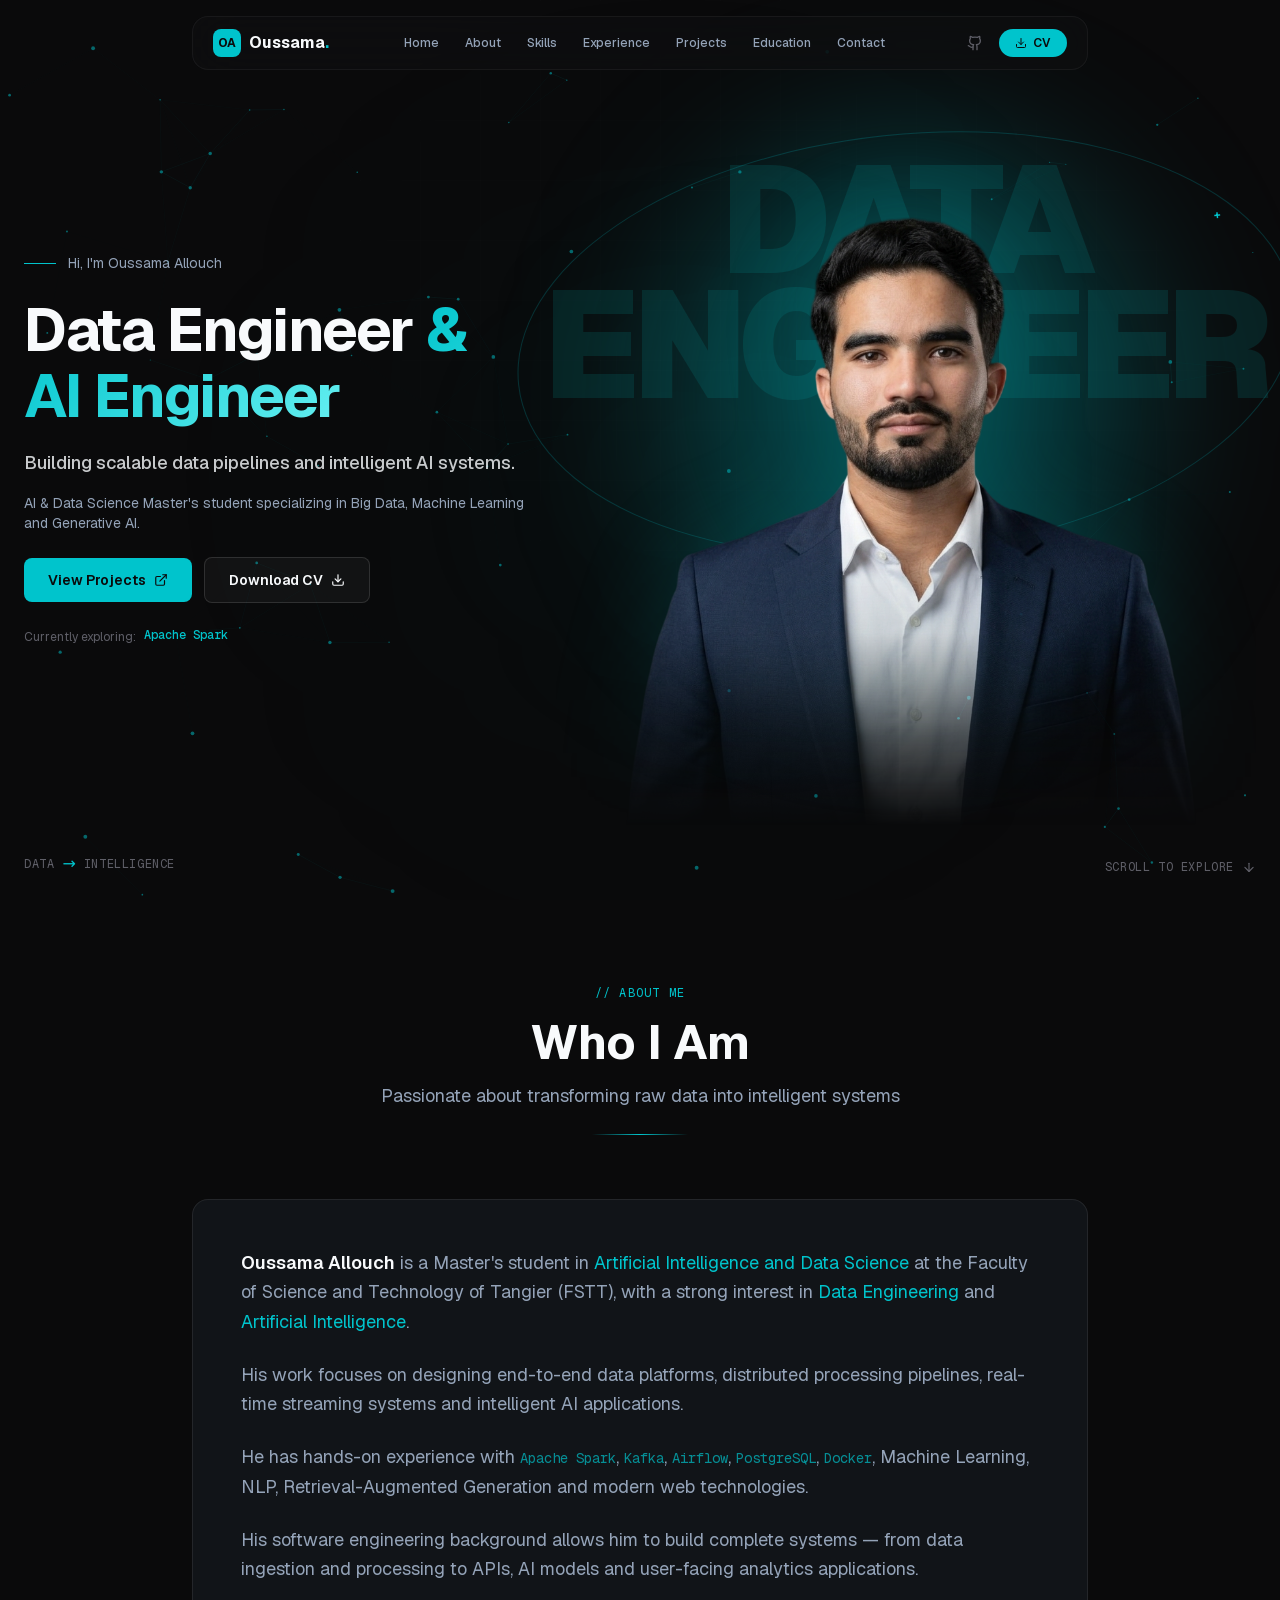
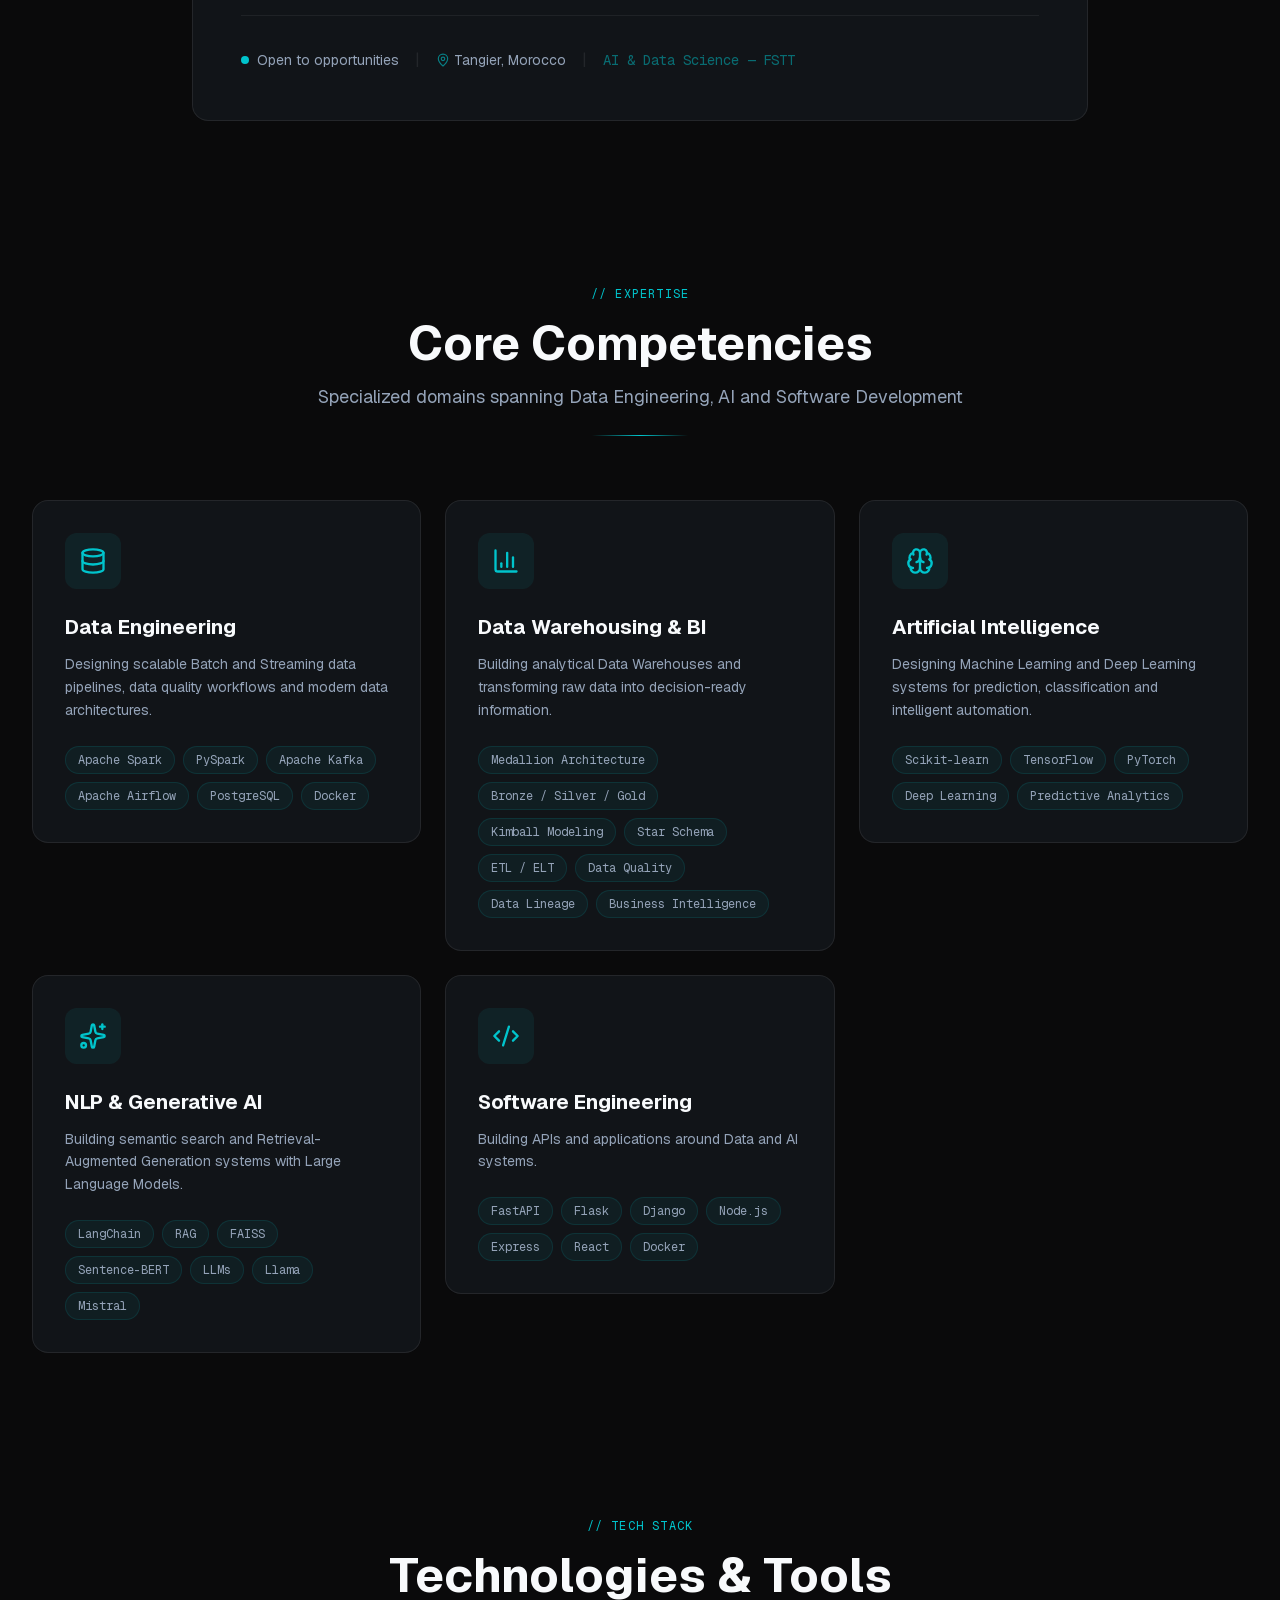
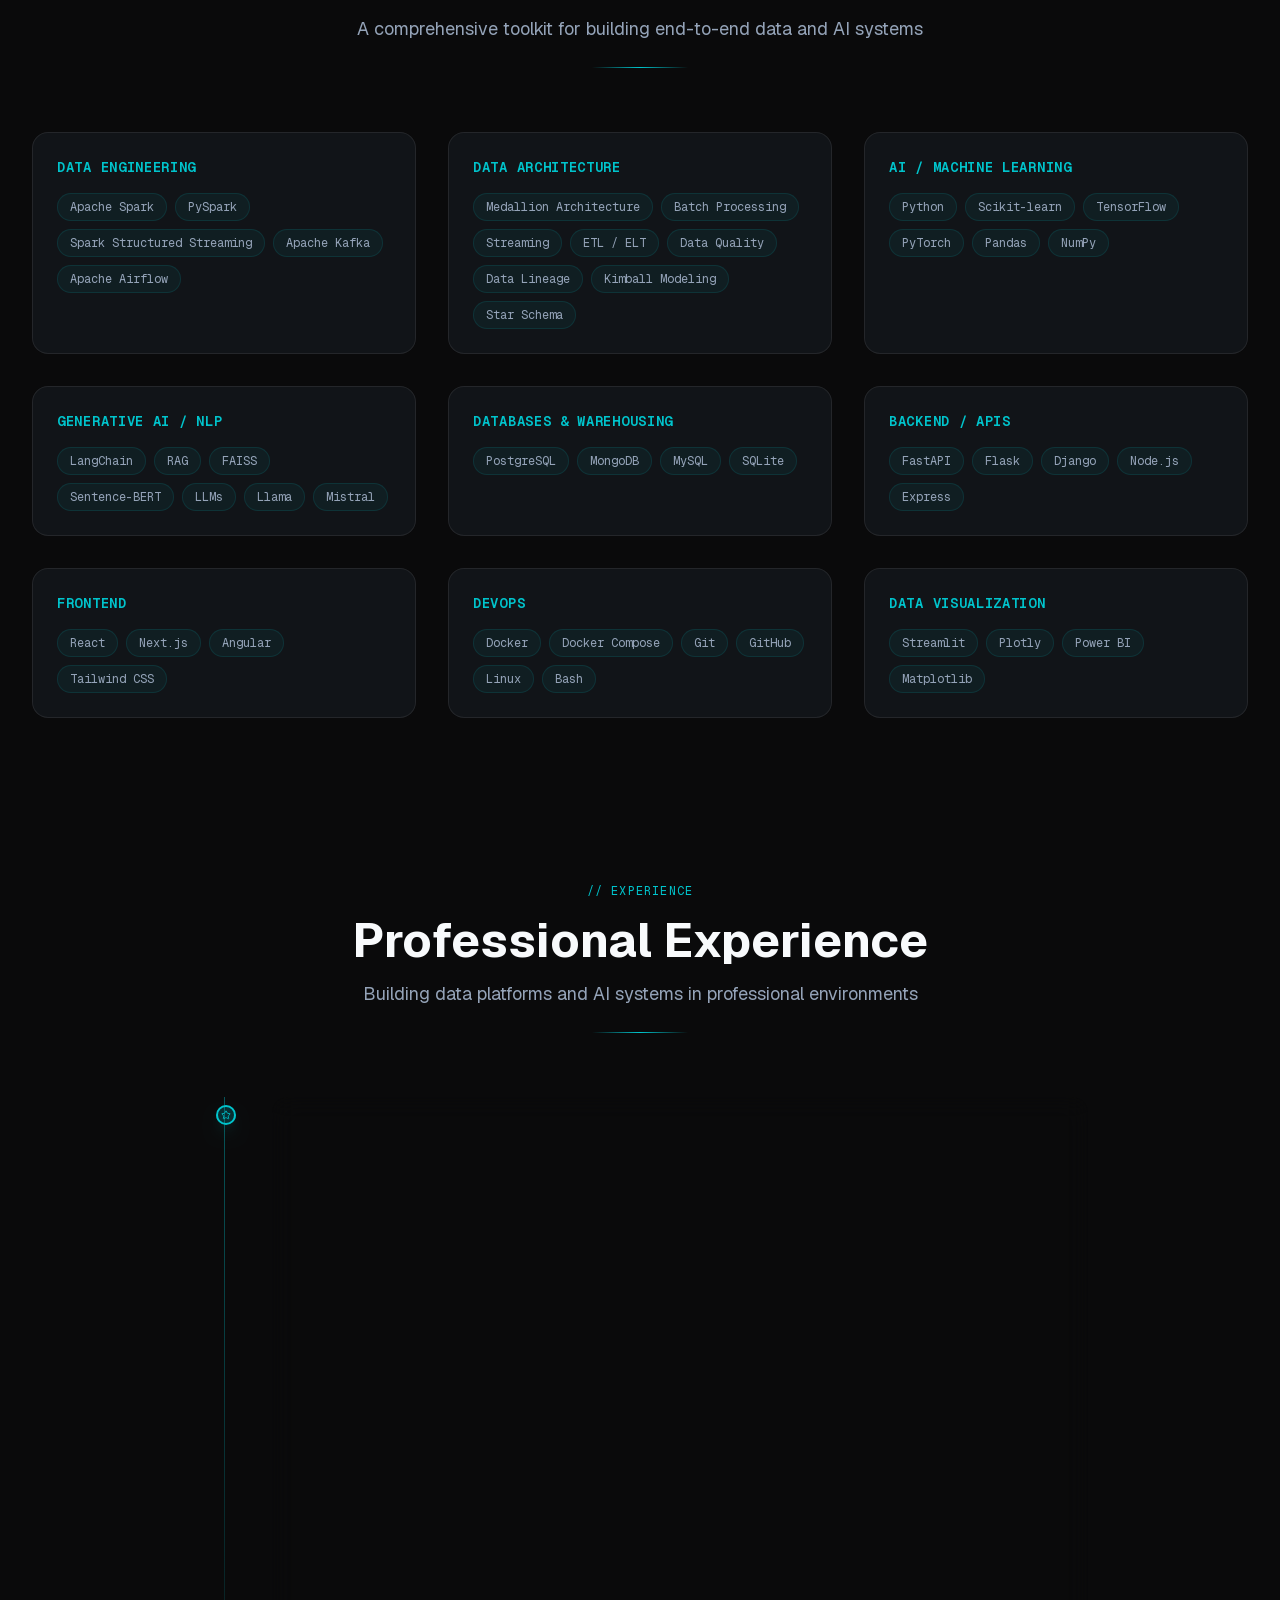
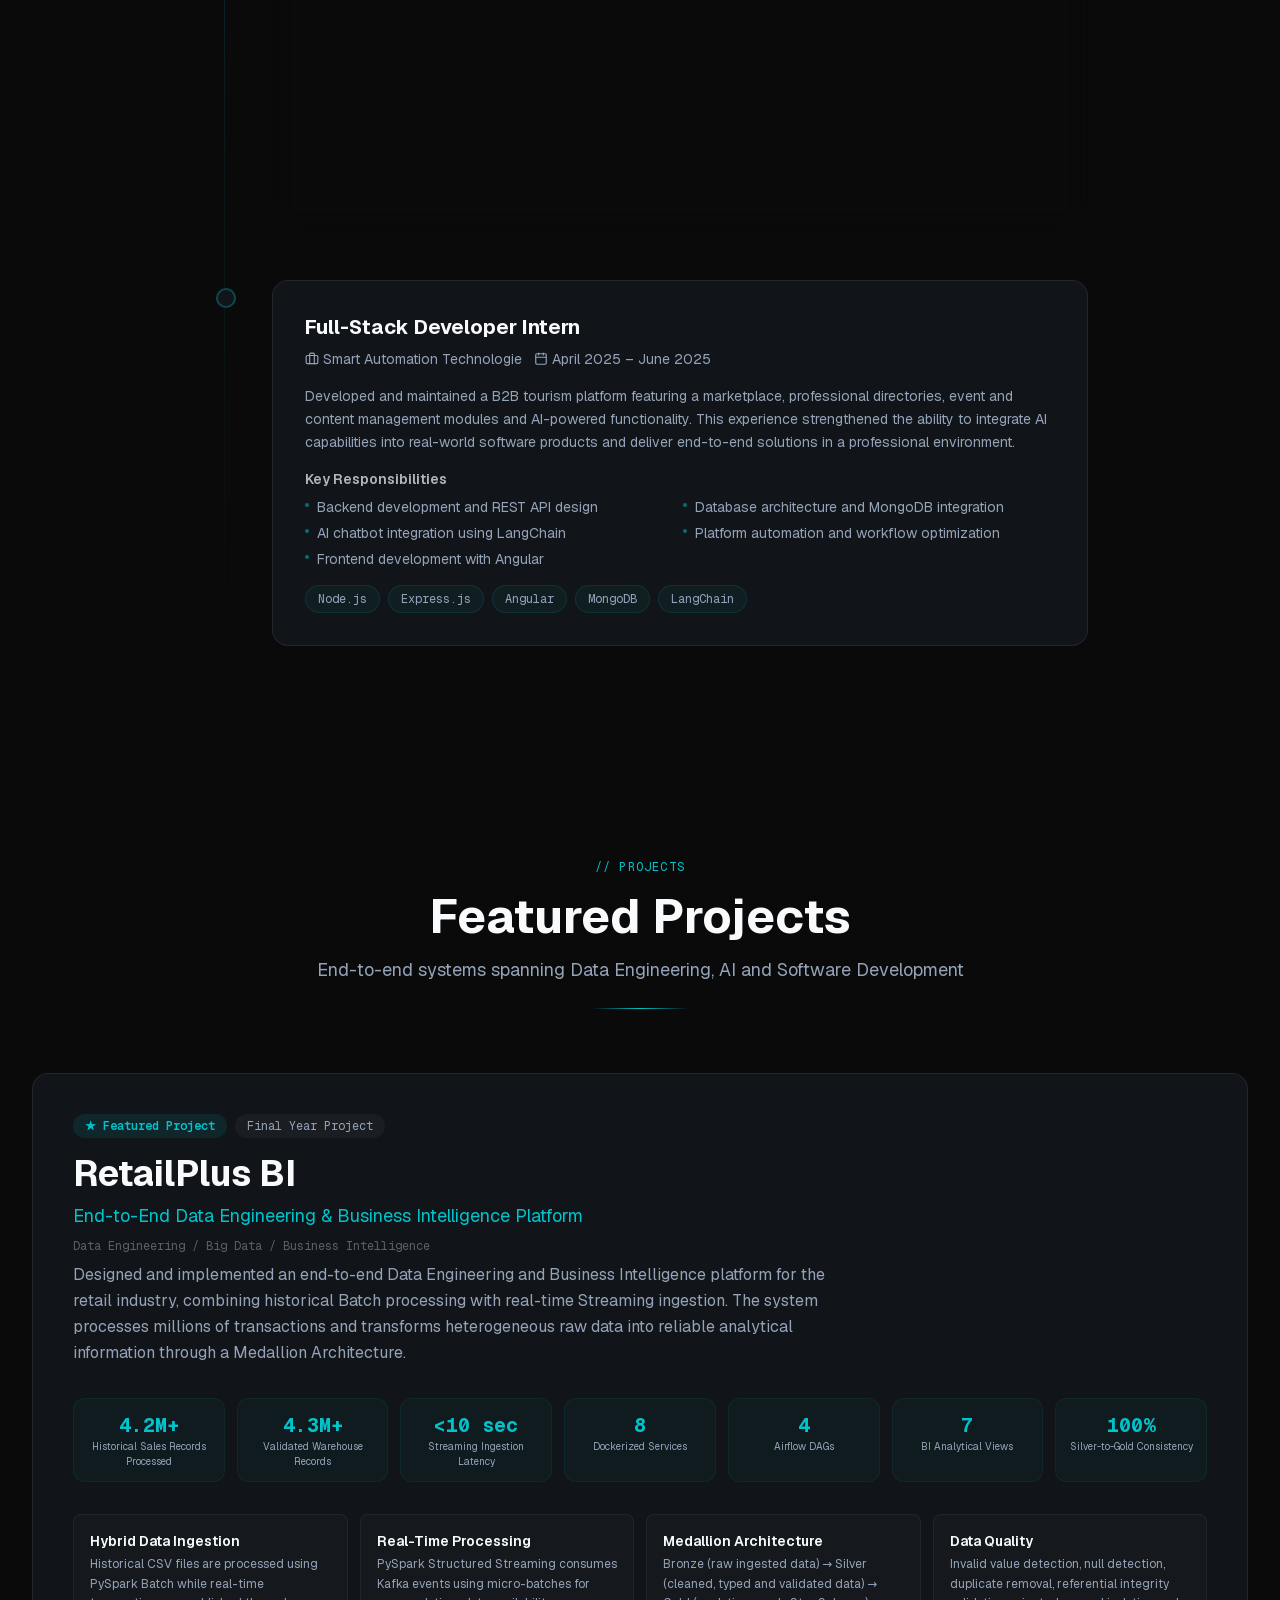
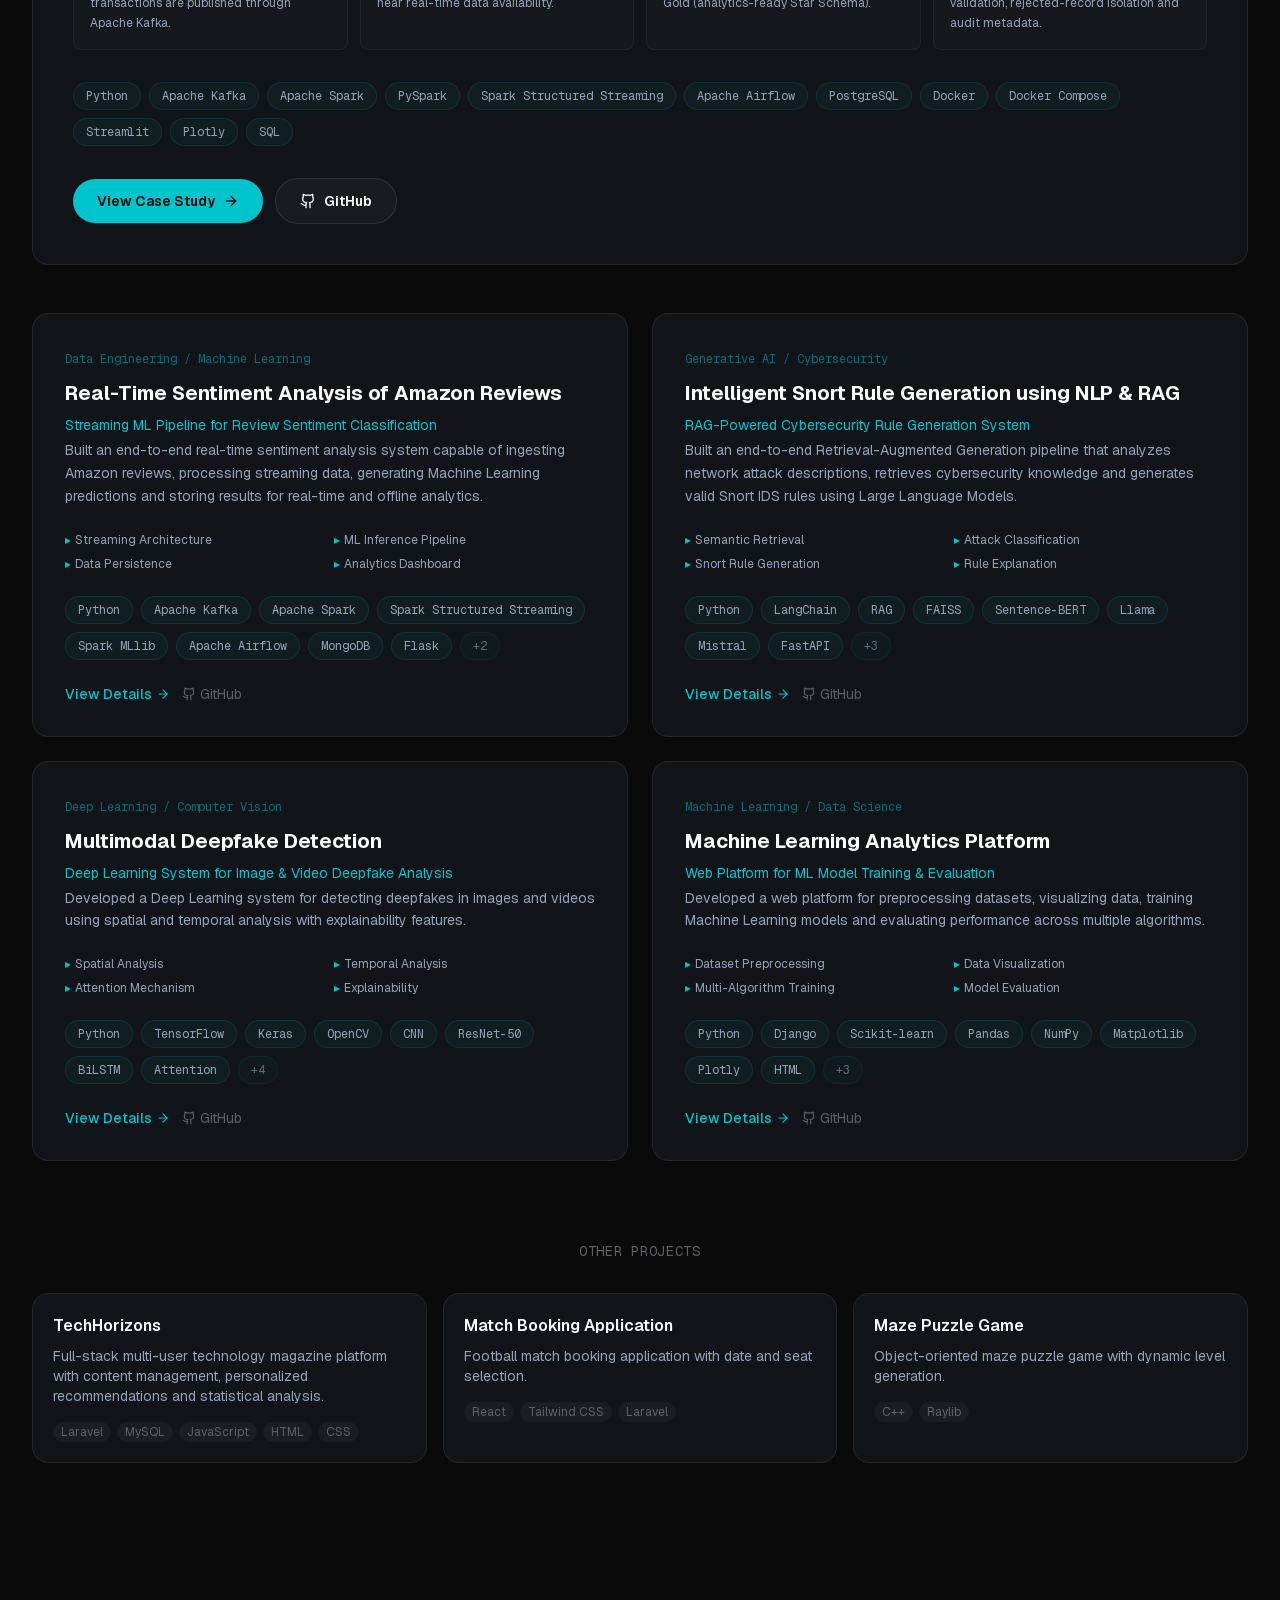
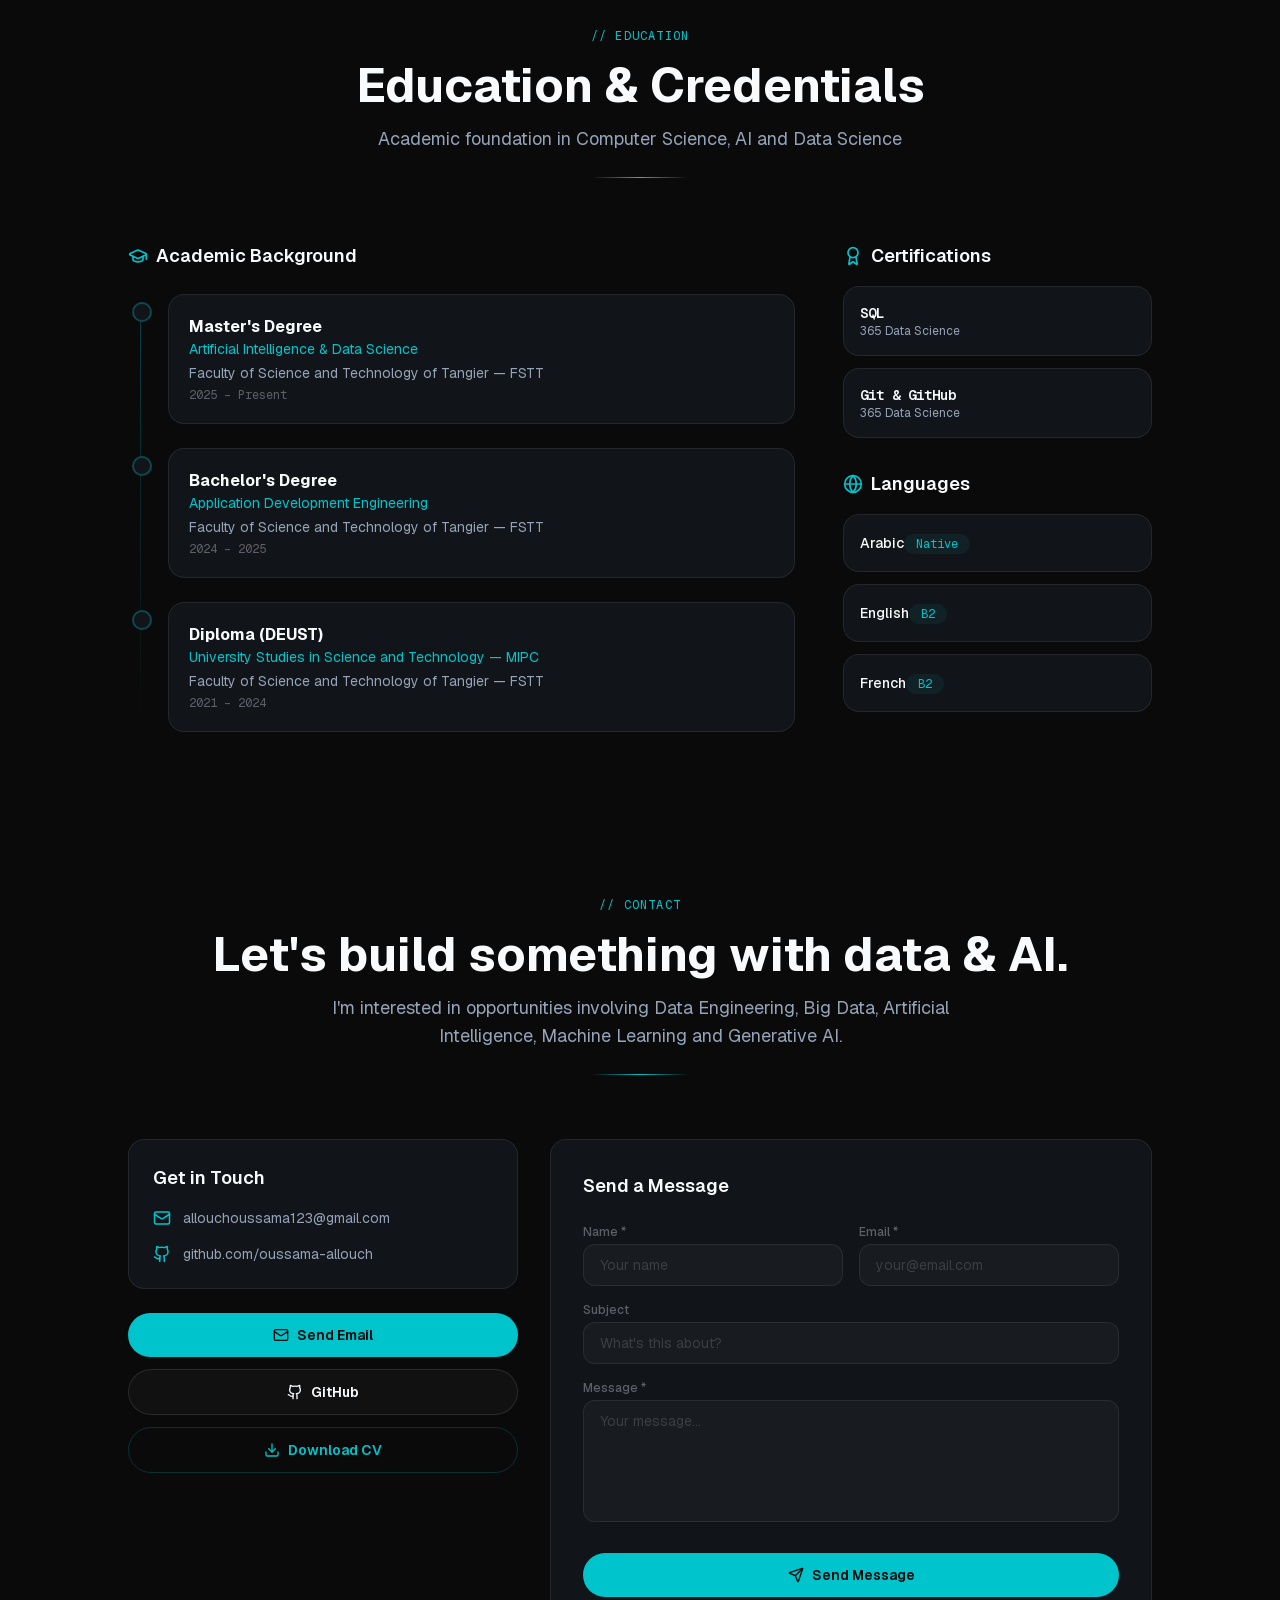
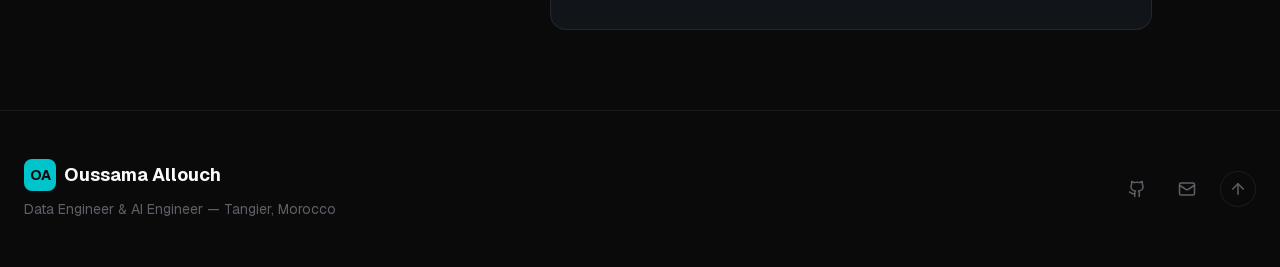
==== commit 0dcee4e5: "deploy: automated static build from Portfolio commit e919447f1fa60bce888f3c1487449a55e405bbfd [skip " ====
--- a/index.html
+++ b/index.html
@@ -1 +1 @@
-<!DOCTYPE html><html lang="en" class="T19VSG_variable _8Li5zG_variable h-full antialiased"><head><meta charSet="utf-8"/><meta name="viewport" content="width=device-width, initial-scale=1"/><link rel="preload" href="/_next/static/media/797e433ab948586e-s.p.0r6juujl39pe6.woff2" as="font" crossorigin="" type="font/woff2"/><link rel="preload" href="/_next/static/media/caa3a2e1cccd8315-s.p.0wgildi0cnwt9.woff2" as="font" crossorigin="" type="font/woff2"/><link rel="preload" as="image" href="/images/oussama-portrait.png"/><link rel="stylesheet" href="/_next/static/chunks/12n1drm_j1zv1.css" data-precedence="next"/><link rel="preload" as="script" fetchPriority="low" href="/_next/static/chunks/0hy5urf737ouz.js"/><script src="/_next/static/chunks/220o6dnifhgxa.js" async=""></script><script src="/_next/static/chunks/0s7mvllxht1mo.js" async=""></script><script src="/_next/static/chunks/turbopack-3-ry682tkyiqk.js" async=""></script><script src="/_next/static/chunks/42onvq6nokjl2.js" async=""></script><script src="/_next/static/chunks/3d_lx-dr533u4.js" async=""></script><script src="/_next/static/chunks/24colyhtjguj6.js" async=""></script><title>Oussama Allouch | Data Engineer &amp; AI Engineer</title><meta name="description" content="Portfolio of Oussama Allouch, Data Engineer and AI Engineer specializing in Apache Spark, Kafka, PySpark, Airflow, Data Warehousing, Machine Learning, Generative AI and scalable data systems."/><meta name="author" content="Oussama Allouch"/><meta name="keywords" content="Oussama Allouch,Data Engineer,AI Engineer,Data Engineering,Big Data,Apache Spark,PySpark,Apache Kafka,Apache Airflow,Data Warehouse,PostgreSQL,ETL,ELT,Medallion Architecture,Machine Learning,Generative AI,RAG,NLP,Deep Learning,Morocco,Tangier"/><meta name="robots" content="index, follow"/><meta property="og:title" content="Oussama Allouch | Data Engineer &amp; AI Engineer"/><meta property="og:description" content="Portfolio of Oussama Allouch — Data Engineer and AI Engineer specializing in scalable data pipelines, real-time streaming, Machine Learning and Generative AI."/><meta property="og:site_name" content="Oussama Allouch Portfolio"/><meta property="og:locale" content="en_US"/><meta property="og:type" content="website"/><meta name="twitter:card" content="summary_large_image"/><meta name="twitter:title" content="Oussama Allouch | Data Engineer &amp; AI Engineer"/><meta name="twitter:description" content="Data Engineer and AI Engineer — Apache Spark, Kafka, Airflow, Machine Learning, Generative AI."/><meta name="next-size-adjust" content=""/><script src="/_next/static/chunks/0cz1d0mv5g_q7.js" noModule=""></script></head><body class="min-h-full flex flex-col bg-[#0A0A0B]"><div hidden=""><!--$--><!--/$--></div><header class="fixed left-0 right-0 top-0 z-50 flex justify-center px-4 pt-4" style="opacity:0;transform:translateY(-100px)"><nav class="flex w-full max-w-4xl items-center justify-between rounded-2xl border px-5 py-2.5 transition-all duration-500 border-white/[0.05] bg-[#0F0F11]/60 backdrop-blur-xl" aria-label="Main navigation"><a class="group flex items-center gap-2 text-base font-bold text-[#F8FAFC] transition-colors" aria-label="Home" href="/#hero"><span class="flex h-7 w-7 items-center justify-center rounded-lg bg-accent text-xs font-bold text-[#0A0A0B]">OA</span><span class="hidden sm:inline"><span class="text-[#F8FAFC]">Oussama</span><span class="text-accent">.</span></span></a><div class="hidden items-center gap-0.5 md:flex"><a class="relative rounded-full px-3 py-1.5 text-xs font-medium transition-all duration-300 text-accent" href="/#hero">Home<div class="absolute inset-0 -z-10 rounded-full bg-accent/[0.08]"></div></a><a class="relative rounded-full px-3 py-1.5 text-xs font-medium transition-all duration-300 text-[#94A3B8] hover:text-[#F8FAFC]" href="/#about">About</a><a class="relative rounded-full px-3 py-1.5 text-xs font-medium transition-all duration-300 text-[#94A3B8] hover:text-[#F8FAFC]" href="/#expertise">Skills</a><a class="relative rounded-full px-3 py-1.5 text-xs font-medium transition-all duration-300 text-[#94A3B8] hover:text-[#F8FAFC]" href="/#experience">Experience</a><a class="relative rounded-full px-3 py-1.5 text-xs font-medium transition-all duration-300 text-[#94A3B8] hover:text-[#F8FAFC]" href="/#projects">Projects</a><a class="relative rounded-full px-3 py-1.5 text-xs font-medium transition-all duration-300 text-[#94A3B8] hover:text-[#F8FAFC]" href="/#education">Education</a><a class="relative rounded-full px-3 py-1.5 text-xs font-medium transition-all duration-300 text-[#94A3B8] hover:text-[#F8FAFC]" href="/#contact">Contact</a></div><div class="hidden items-center gap-2 md:flex"><a href="https://github.com/oussama-allouch" target="_blank" rel="noopener noreferrer" class="rounded-full p-2 text-[#5F5F68] transition-all duration-300 hover:bg-white/[0.05] hover:text-[#F8FAFC]" aria-label="GitHub Profile"><svg xmlns="http://www.w3.org/2000/svg" width="16" height="16" viewBox="0 0 24 24" fill="none" stroke="currentColor" stroke-width="2" stroke-linecap="round" stroke-linejoin="round"><path d="M15 22v-4a4.8 4.8 0 0 0-1-3.5c3 0 6-2 6-5.5.08-1.25-.27-2.48-1-3.5.28-1.15.28-2.35 0-3.5 0 0-1 0-3 1.5-2.64-.5-5.36-.5-8 0C6 2 5 2 5 2c-.3 1.15-.3 2.35 0 3.5A5.403 5.403 0 0 0 4 9c0 3.5 3 5.5 6 5.5-.39.49-.68 1.05-.85 1.65-.17.6-.22 1.23-.15 1.85v4"></path><path d="M9 18c-4.51 2-5-2-7-2"></path></svg></a><a href="/cv/Oussama-Allouch-CV.pdf" download="Oussama-Allouch-CV.pdf" class="flex items-center gap-1.5 rounded-full bg-accent px-4 py-1.5 text-xs font-semibold text-[#0A0A0B] transition-all duration-300 hover:bg-[#00E0E6] hover:shadow-lg hover:shadow-accent/20"><svg xmlns="http://www.w3.org/2000/svg" width="12" height="12" viewBox="0 0 24 24" fill="none" stroke="currentColor" stroke-width="2" stroke-linecap="round" stroke-linejoin="round" class="lucide lucide-download" aria-hidden="true"><path d="M12 15V3"></path><path d="M21 15v4a2 2 0 0 1-2 2H5a2 2 0 0 1-2-2v-4"></path><path d="m7 10 5 5 5-5"></path></svg>CV</a></div><button class="rounded-full p-2 text-[#94A3B8] transition-colors hover:text-[#F8FAFC] md:hidden" aria-label="Open menu" aria-expanded="false"><svg xmlns="http://www.w3.org/2000/svg" width="20" height="20" viewBox="0 0 24 24" fill="none" stroke="currentColor" stroke-width="2" stroke-linecap="round" stroke-linejoin="round" class="lucide lucide-menu" aria-hidden="true"><path d="M4 5h16"></path><path d="M4 12h16"></path><path d="M4 19h16"></path></svg></button></nav></header><main><section id="hero" class="relative min-h-[100svh] overflow-hidden"><div class="pointer-events-none absolute inset-0"><div class="absolute inset-0 bg-grid-pattern" style="mask-image:radial-gradient(ellipse at 50% 30%, rgba(0,0,0,0.5) 0%, transparent 70%);-webkit-mask-image:radial-gradient(ellipse at 50% 30%, rgba(0,0,0,0.5) 0%, transparent 70%)"></div><div class="absolute left-1/3 top-1/4 h-[500px] w-[500px] rounded-full bg-accent/[0.03] blur-[150px]"></div><div class="absolute bottom-1/4 right-1/4 h-[400px] w-[400px] rounded-full bg-accent/[0.02] blur-[120px]"></div></div><div class="pointer-events-none absolute inset-0"><canvas class="absolute inset-0" style="pointer-events:none" aria-hidden="true"></canvas></div><div class="relative mx-auto flex min-h-[100svh] max-w-7xl flex-col justify-center px-6 pt-20 lg:flex-row lg:items-center lg:gap-8 lg:pt-0"><div class="flex-1 text-center lg:text-left lg:max-w-xl z-10"><div class="flex items-center gap-3 justify-center lg:justify-start mb-6" style="opacity:0;transform:translateY(30px)"><div class="h-px w-8 bg-accent"></div><span class="text-sm text-[#94A3B8]">Hi, I&#x27;m Oussama Allouch</span></div><h1 class="mb-5 text-4xl font-bold leading-[1.1] tracking-tight text-[#F8FAFC] md:text-5xl lg:text-6xl" style="opacity:0;transform:translateY(30px)">Data Engineer<!-- --> <span class="gradient-text block sm:inline">&amp; AI Engineer</span></h1><p class="mb-4 text-base font-medium text-[#F8FAFC]/80 md:text-lg" style="opacity:0;transform:translateY(30px)">Building scalable data pipelines and intelligent AI systems.</p><p class="mb-6 max-w-xl text-sm text-[#94A3B8] lg:max-w-lg" style="opacity:0;transform:translateY(30px)">AI &amp; Data Science Master&#x27;s student specializing in Big Data, Machine Learning and Generative AI.</p><div class="mb-6 flex flex-wrap items-center justify-center gap-3 lg:justify-start" style="opacity:0;transform:translateY(20px)"><a href="#projects" class="flex items-center gap-2 rounded-lg bg-accent px-6 py-3 text-sm font-semibold text-[#0A0A0B] transition-all duration-300 hover:bg-[#00E0E6] hover:shadow-lg hover:shadow-accent/20">View Projects<svg xmlns="http://www.w3.org/2000/svg" width="14" height="14" viewBox="0 0 24 24" fill="none" stroke="currentColor" stroke-width="2" stroke-linecap="round" stroke-linejoin="round" class="lucide lucide-external-link" aria-hidden="true"><path d="M15 3h6v6"></path><path d="M10 14 21 3"></path><path d="M18 13v6a2 2 0 0 1-2 2H5a2 2 0 0 1-2-2V8a2 2 0 0 1 2-2h6"></path></svg></a><a href="/cv/Oussama-Allouch-CV.pdf" download="Oussama-Allouch-CV.pdf" class="flex items-center gap-2 rounded-lg border border-white/[0.12] bg-white/[0.04] px-6 py-3 text-sm font-semibold text-[#F8FAFC] transition-all duration-300 hover:border-white/[0.2] hover:bg-white/[0.08]">Download CV<svg xmlns="http://www.w3.org/2000/svg" width="14" height="14" viewBox="0 0 24 24" fill="none" stroke="currentColor" stroke-width="2" stroke-linecap="round" stroke-linejoin="round" class="lucide lucide-download" aria-hidden="true"><path d="M12 15V3"></path><path d="M21 15v4a2 2 0 0 1-2 2H5a2 2 0 0 1-2-2v-4"></path><path d="m7 10 5 5 5-5"></path></svg></a></div><div class="flex items-center justify-center gap-2 lg:justify-start" style="opacity:0"><span class="text-xs text-[#5F5F68]">Currently exploring:</span><div class="relative h-5 w-48 overflow-hidden"><span class="absolute left-0 font-mono text-xs font-medium text-accent" style="opacity:0;transform:translateY(20px)">Data Engineering</span></div></div></div><div class="relative flex-1 mt-8 lg:mt-0 flex items-center justify-center min-h-[620px] lg:min-h-[760px] xl:min-h-[820px]" style="opacity:0;transform:translateX(40px)"><div class="absolute inset-0 bg-grid-pattern opacity-40 pointer-events-none" style="mask-image:radial-gradient(ellipse 70% 60% at 50% 45%, black 40%, transparent 80%);-webkit-mask-image:radial-gradient(ellipse 70% 60% at 50% 45%, black 40%, transparent 80%)"></div><div class="absolute inset-0 flex flex-col items-center justify-center pointer-events-none select-none -translate-y-24 sm:-translate-y-32 lg:-translate-y-38 xl:-translate-y-42"><span class="text-[5rem] sm:text-[6.5rem] md:text-[7.5rem] lg:text-[8.5rem] xl:text-[9.5rem] font-black uppercase leading-[0.82] tracking-tighter text-accent/[0.12]" aria-hidden="true">DATA</span><span class="text-[5rem] sm:text-[6.5rem] md:text-[7.5rem] lg:text-[8.5rem] xl:text-[9.5rem] font-black uppercase leading-[0.82] tracking-tighter text-accent/[0.12]" aria-hidden="true">ENGINEER</span></div><div class="absolute top-[38%] left-1/2 -translate-x-1/2 -translate-y-1/2 w-[540px] sm:w-[680px] lg:w-[780px] h-[300px] sm:h-[370px] lg:h-[420px] pointer-events-none"><div class="w-full h-full rounded-[50%] border border-accent/20 -rotate-6 relative"><span class="absolute right-[8%] top-[25%] font-mono text-xs text-accent font-bold select-none">+</span></div></div><div class="absolute top-[44%] left-1/2 -translate-x-1/2 -translate-y-1/2 h-[420px] w-[420px] sm:h-[480px] sm:w-[480px] rounded-full bg-gradient-to-r from-accent/20 via-accent/35 to-accent/20 blur-[85px] pointer-events-none"></div><div class="relative z-10 w-[380px] h-[520px] sm:w-[480px] sm:h-[640px] md:w-[560px] md:h-[740px] lg:w-[640px] lg:h-[820px] xl:w-[700px] xl:h-[880px] -translate-y-8 sm:-translate-y-12 lg:-translate-y-16" style="mask-image:linear-gradient(to bottom, black 65%, rgba(0,0,0,0.85) 78%, rgba(0,0,0,0.3) 90%, transparent 100%);-webkit-mask-image:linear-gradient(to bottom, black 65%, rgba(0,0,0,0.85) 78%, rgba(0,0,0,0.3) 90%, transparent 100%)"><img alt="Oussama Allouch — Data Engineer &amp; AI Engineer" decoding="async" data-nimg="fill" class="object-contain object-bottom drop-shadow-[0_0_20px_rgba(0,196,204,0.3)] drop-shadow-[0_0_45px_rgba(0,196,204,0.15)]" style="position:absolute;height:100%;width:100%;left:0;top:0;right:0;bottom:0;color:transparent" src="/images/oussama-portrait.png"/></div></div></div><div class="absolute bottom-6 left-6 right-6 flex items-center justify-between" style="opacity:0"><div class="flex items-center gap-2"><span class="font-mono text-xs uppercase tracking-wider text-[#5F5F68]">DATA</span><span class="text-accent">→</span><span class="font-mono text-xs uppercase tracking-wider text-[#5F5F68]">INTELLIGENCE</span></div><a href="#about" class="flex items-center gap-2 text-[#5F5F68] transition-colors hover:text-accent" aria-label="Scroll down"><span class="hidden sm:inline font-mono text-xs uppercase tracking-wider">Scroll to explore</span><svg xmlns="http://www.w3.org/2000/svg" width="14" height="14" viewBox="0 0 24 24" fill="none" stroke="currentColor" stroke-width="2" stroke-linecap="round" stroke-linejoin="round" class="lucide lucide-arrow-down" aria-hidden="true"><path d="M12 5v14"></path><path d="m19 12-7 7-7-7"></path></svg></a></div></section><section id="about" class="relative"><div class="section-container"><div class="mb-16 text-center" style="opacity:0;transform:translateY(30px)"><span class="mono-label mb-4 inline-block">// About Me</span><h2 class="mb-4 text-3xl font-bold text-[#F8FAFC] md:text-4xl lg:text-5xl">Who I Am</h2><p class="mx-auto max-w-2xl text-base text-[#94A3B8] md:text-lg">Passionate about transforming raw data into intelligent systems</p><div class="mx-auto mt-6 h-px w-24 bg-gradient-to-r from-transparent via-accent to-transparent"></div></div><div class="mx-auto max-w-4xl"><div style="opacity:0;transform:translateY(30px)"><div class="spotlight-card glass-card p-8 md:p-12"><div class="relative z-[2] h-full w-full"><div class="space-y-6 text-base leading-relaxed text-[#94A3B8] md:text-lg"><p><span class="font-semibold text-[#F8FAFC]">Oussama Allouch</span> is a Master&#x27;s student in<!-- --> <span class="text-accent">Artificial Intelligence and Data Science</span> at the Faculty of Science and Technology of Tangier (FSTT), with a strong interest in<!-- --> <span class="text-accent">Data Engineering</span> and<!-- --> <span class="text-accent">Artificial Intelligence</span>.</p><p>His work focuses on designing end-to-end data platforms, distributed processing pipelines, real-time streaming systems and intelligent AI applications.</p><p>He has hands-on experience with<!-- --> <span class="font-mono text-sm text-accent/70">Apache Spark</span>,<!-- --> <span class="font-mono text-sm text-accent/70">Kafka</span>,<!-- --> <span class="font-mono text-sm text-accent/70">Airflow</span>,<!-- --> <span class="font-mono text-sm text-accent/70">PostgreSQL</span>,<!-- --> <span class="font-mono text-sm text-accent/70">Docker</span>, Machine Learning, NLP, Retrieval-Augmented Generation and modern web technologies.</p><p>His software engineering background allows him to build complete systems — from data ingestion and processing to APIs, AI models and user-facing analytics applications.</p></div><div class="mt-8 flex flex-wrap items-center gap-4 border-t border-white/[0.06] pt-8"><div class="flex items-center gap-2"><div class="h-2 w-2 animate-pulse rounded-full bg-accent"></div><span class="text-sm text-[#94A3B8]">Open to opportunities</span></div><span class="text-white/[0.08]">|</span><span class="flex items-center gap-1 text-sm text-[#94A3B8]"><svg xmlns="http://www.w3.org/2000/svg" width="14" height="14" viewBox="0 0 24 24" fill="none" stroke="currentColor" stroke-width="2" stroke-linecap="round" stroke-linejoin="round" class="lucide lucide-map-pin text-accent/60" aria-hidden="true"><path d="M20 10c0 4.993-5.539 10.193-7.399 11.799a1 1 0 0 1-1.202 0C9.539 20.193 4 14.993 4 10a8 8 0 0 1 16 0"></path><circle cx="12" cy="10" r="3"></circle></svg>Tangier, Morocco</span><span class="text-white/[0.08]">|</span><span class="font-mono text-sm text-accent/50">AI &amp; Data Science — FSTT</span></div></div></div></div></div></div></section><section id="expertise" class="relative bg-[#0A0A0B]"><div class="section-container"><div class="mb-16 text-center" style="opacity:0;transform:translateY(30px)"><span class="mono-label mb-4 inline-block">// Expertise</span><h2 class="mb-4 text-3xl font-bold text-[#F8FAFC] md:text-4xl lg:text-5xl">Core Competencies</h2><p class="mx-auto max-w-2xl text-base text-[#94A3B8] md:text-lg">Specialized domains spanning Data Engineering, AI and Software Development</p><div class="mx-auto mt-6 h-px w-24 bg-gradient-to-r from-transparent via-accent to-transparent"></div></div><div class="grid gap-6 md:grid-cols-2 lg:grid-cols-3"><div style="opacity:0;transform:translateY(30px)"><div class="spotlight-card glass-card group cursor-default p-8 lg:col-span-1"><div class="relative z-[2] h-full w-full"><div class="mb-6 flex h-14 w-14 items-center justify-center rounded-xl bg-accent/[0.08] text-accent transition-all duration-400 group-hover:bg-accent/[0.15] group-hover:shadow-lg group-hover:shadow-accent/[0.06]"><svg xmlns="http://www.w3.org/2000/svg" width="28" height="28" viewBox="0 0 24 24" fill="none" stroke="currentColor" stroke-width="2" stroke-linecap="round" stroke-linejoin="round" class="lucide lucide-database" aria-hidden="true"><ellipse cx="12" cy="5" rx="9" ry="3"></ellipse><path d="M3 5V19A9 3 0 0 0 21 19V5"></path><path d="M3 12A9 3 0 0 0 21 12"></path></svg></div><h3 class="mb-3 text-xl font-bold text-[#F8FAFC]">Data Engineering</h3><p class="mb-6 text-sm leading-relaxed text-[#94A3B8]">Designing scalable Batch and Streaming data pipelines, data quality workflows and modern data architectures.</p><div class="flex flex-wrap gap-2"><span class="tech-badge" style="opacity:0;transform:scale(0.8)">Apache Spark</span><span class="tech-badge" style="opacity:0;transform:scale(0.8)">PySpark</span><span class="tech-badge" style="opacity:0;transform:scale(0.8)">Apache Kafka</span><span class="tech-badge" style="opacity:0;transform:scale(0.8)">Apache Airflow</span><span class="tech-badge" style="opacity:0;transform:scale(0.8)">PostgreSQL</span><span class="tech-badge" style="opacity:0;transform:scale(0.8)">Docker</span></div></div></div></div><div style="opacity:0;transform:translateY(30px)"><div class="spotlight-card glass-card group cursor-default p-8 lg:col-span-1"><div class="relative z-[2] h-full w-full"><div class="mb-6 flex h-14 w-14 items-center justify-center rounded-xl bg-accent/[0.08] text-accent transition-all duration-400 group-hover:bg-accent/[0.15] group-hover:shadow-lg group-hover:shadow-accent/[0.06]"><svg xmlns="http://www.w3.org/2000/svg" width="28" height="28" viewBox="0 0 24 24" fill="none" stroke="currentColor" stroke-width="2" stroke-linecap="round" stroke-linejoin="round" class="lucide lucide-chart-column lucide-bar-chart-3" aria-hidden="true"><path d="M3 3v16a2 2 0 0 0 2 2h16"></path><path d="M18 17V9"></path><path d="M13 17V5"></path><path d="M8 17v-3"></path></svg></div><h3 class="mb-3 text-xl font-bold text-[#F8FAFC]">Data Warehousing &amp; BI</h3><p class="mb-6 text-sm leading-relaxed text-[#94A3B8]">Building analytical Data Warehouses and transforming raw data into decision-ready information.</p><div class="flex flex-wrap gap-2"><span class="tech-badge" style="opacity:0;transform:scale(0.8)">Medallion Architecture</span><span class="tech-badge" style="opacity:0;transform:scale(0.8)">Bronze / Silver / Gold</span><span class="tech-badge" style="opacity:0;transform:scale(0.8)">Kimball Modeling</span><span class="tech-badge" style="opacity:0;transform:scale(0.8)">Star Schema</span><span class="tech-badge" style="opacity:0;transform:scale(0.8)">ETL / ELT</span><span class="tech-badge" style="opacity:0;transform:scale(0.8)">Data Quality</span><span class="tech-badge" style="opacity:0;transform:scale(0.8)">Data Lineage</span><span class="tech-badge" style="opacity:0;transform:scale(0.8)">Business Intelligence</span></div></div></div></div><div style="opacity:0;transform:translateY(30px)"><div class="spotlight-card glass-card group cursor-default p-8 "><div class="relative z-[2] h-full w-full"><div class="mb-6 flex h-14 w-14 items-center justify-center rounded-xl bg-accent/[0.08] text-accent transition-all duration-400 group-hover:bg-accent/[0.15] group-hover:shadow-lg group-hover:shadow-accent/[0.06]"><svg xmlns="http://www.w3.org/2000/svg" width="28" height="28" viewBox="0 0 24 24" fill="none" stroke="currentColor" stroke-width="2" stroke-linecap="round" stroke-linejoin="round" class="lucide lucide-brain" aria-hidden="true"><path d="M12 18V5"></path><path d="M15 13a4.17 4.17 0 0 1-3-4 4.17 4.17 0 0 1-3 4"></path><path d="M17.598 6.5A3 3 0 1 0 12 5a3 3 0 1 0-5.598 1.5"></path><path d="M17.997 5.125a4 4 0 0 1 2.526 5.77"></path><path d="M18 18a4 4 0 0 0 2-7.464"></path><path d="M19.967 17.483A4 4 0 1 1 12 18a4 4 0 1 1-7.967-.517"></path><path d="M6 18a4 4 0 0 1-2-7.464"></path><path d="M6.003 5.125a4 4 0 0 0-2.526 5.77"></path></svg></div><h3 class="mb-3 text-xl font-bold text-[#F8FAFC]">Artificial Intelligence</h3><p class="mb-6 text-sm leading-relaxed text-[#94A3B8]">Designing Machine Learning and Deep Learning systems for prediction, classification and intelligent automation.</p><div class="flex flex-wrap gap-2"><span class="tech-badge" style="opacity:0;transform:scale(0.8)">Scikit-learn</span><span class="tech-badge" style="opacity:0;transform:scale(0.8)">TensorFlow</span><span class="tech-badge" style="opacity:0;transform:scale(0.8)">PyTorch</span><span class="tech-badge" style="opacity:0;transform:scale(0.8)">Deep Learning</span><span class="tech-badge" style="opacity:0;transform:scale(0.8)">Predictive Analytics</span></div></div></div></div><div style="opacity:0;transform:translateY(30px)"><div class="spotlight-card glass-card group cursor-default p-8 "><div class="relative z-[2] h-full w-full"><div class="mb-6 flex h-14 w-14 items-center justify-center rounded-xl bg-accent/[0.08] text-accent transition-all duration-400 group-hover:bg-accent/[0.15] group-hover:shadow-lg group-hover:shadow-accent/[0.06]"><svg xmlns="http://www.w3.org/2000/svg" width="28" height="28" viewBox="0 0 24 24" fill="none" stroke="currentColor" stroke-width="2" stroke-linecap="round" stroke-linejoin="round" class="lucide lucide-sparkles lucide-stars" aria-hidden="true"><path d="M11.017 2.814a1 1 0 0 1 1.966 0l1.051 5.558a2 2 0 0 0 1.594 1.594l5.558 1.051a1 1 0 0 1 0 1.966l-5.558 1.051a2 2 0 0 0-1.594 1.594l-1.051 5.558a1 1 0 0 1-1.966 0l-1.051-5.558a2 2 0 0 0-1.594-1.594l-5.558-1.051a1 1 0 0 1 0-1.966l5.558-1.051a2 2 0 0 0 1.594-1.594z"></path><path d="M20 2v4"></path><path d="M22 4h-4"></path><circle cx="4" cy="20" r="2"></circle></svg></div><h3 class="mb-3 text-xl font-bold text-[#F8FAFC]">NLP &amp; Generative AI</h3><p class="mb-6 text-sm leading-relaxed text-[#94A3B8]">Building semantic search and Retrieval-Augmented Generation systems with Large Language Models.</p><div class="flex flex-wrap gap-2"><span class="tech-badge" style="opacity:0;transform:scale(0.8)">LangChain</span><span class="tech-badge" style="opacity:0;transform:scale(0.8)">RAG</span><span class="tech-badge" style="opacity:0;transform:scale(0.8)">FAISS</span><span class="tech-badge" style="opacity:0;transform:scale(0.8)">Sentence-BERT</span><span class="tech-badge" style="opacity:0;transform:scale(0.8)">LLMs</span><span class="tech-badge" style="opacity:0;transform:scale(0.8)">Llama</span><span class="tech-badge" style="opacity:0;transform:scale(0.8)">Mistral</span></div></div></div></div><div style="opacity:0;transform:translateY(30px)"><div class="spotlight-card glass-card group cursor-default p-8 "><div class="relative z-[2] h-full w-full"><div class="mb-6 flex h-14 w-14 items-center justify-center rounded-xl bg-accent/[0.08] text-accent transition-all duration-400 group-hover:bg-accent/[0.15] group-hover:shadow-lg group-hover:shadow-accent/[0.06]"><svg xmlns="http://www.w3.org/2000/svg" width="28" height="28" viewBox="0 0 24 24" fill="none" stroke="currentColor" stroke-width="2" stroke-linecap="round" stroke-linejoin="round" class="lucide lucide-code-xml lucide-code-2" aria-hidden="true"><path d="m18 16 4-4-4-4"></path><path d="m6 8-4 4 4 4"></path><path d="m14.5 4-5 16"></path></svg></div><h3 class="mb-3 text-xl font-bold text-[#F8FAFC]">Software Engineering</h3><p class="mb-6 text-sm leading-relaxed text-[#94A3B8]">Building APIs and applications around Data and AI systems.</p><div class="flex flex-wrap gap-2"><span class="tech-badge" style="opacity:0;transform:scale(0.8)">FastAPI</span><span class="tech-badge" style="opacity:0;transform:scale(0.8)">Flask</span><span class="tech-badge" style="opacity:0;transform:scale(0.8)">Django</span><span class="tech-badge" style="opacity:0;transform:scale(0.8)">Node.js</span><span class="tech-badge" style="opacity:0;transform:scale(0.8)">Express</span><span class="tech-badge" style="opacity:0;transform:scale(0.8)">React</span><span class="tech-badge" style="opacity:0;transform:scale(0.8)">Docker</span></div></div></div></div></div></div></section><section id="techstack" class="relative"><div class="section-container"><div class="mb-16 text-center" style="opacity:0;transform:translateY(30px)"><span class="mono-label mb-4 inline-block">// Tech Stack</span><h2 class="mb-4 text-3xl font-bold text-[#F8FAFC] md:text-4xl lg:text-5xl">Technologies &amp; Tools</h2><p class="mx-auto max-w-2xl text-base text-[#94A3B8] md:text-lg">A comprehensive toolkit for building end-to-end data and AI systems</p><div class="mx-auto mt-6 h-px w-24 bg-gradient-to-r from-transparent via-accent to-transparent"></div></div><div class="grid gap-8 md:grid-cols-2 lg:grid-cols-3"><div class="h-full" style="opacity:0;transform:translateY(30px)"><div class="spotlight-card glass-card h-full p-6"><div class="relative z-[2] h-full w-full"><h3 class="mb-4 font-mono text-sm font-semibold uppercase tracking-wider text-accent">Data Engineering</h3><div class="flex flex-wrap gap-2"><span class="tech-badge" style="opacity:0;transform:scale(0.8)">Apache Spark</span><span class="tech-badge" style="opacity:0;transform:scale(0.8)">PySpark</span><span class="tech-badge" style="opacity:0;transform:scale(0.8)">Spark Structured Streaming</span><span class="tech-badge" style="opacity:0;transform:scale(0.8)">Apache Kafka</span><span class="tech-badge" style="opacity:0;transform:scale(0.8)">Apache Airflow</span></div></div></div></div><div class="h-full" style="opacity:0;transform:translateY(30px)"><div class="spotlight-card glass-card h-full p-6"><div class="relative z-[2] h-full w-full"><h3 class="mb-4 font-mono text-sm font-semibold uppercase tracking-wider text-accent">Data Architecture</h3><div class="flex flex-wrap gap-2"><span class="tech-badge" style="opacity:0;transform:scale(0.8)">Medallion Architecture</span><span class="tech-badge" style="opacity:0;transform:scale(0.8)">Batch Processing</span><span class="tech-badge" style="opacity:0;transform:scale(0.8)">Streaming</span><span class="tech-badge" style="opacity:0;transform:scale(0.8)">ETL / ELT</span><span class="tech-badge" style="opacity:0;transform:scale(0.8)">Data Quality</span><span class="tech-badge" style="opacity:0;transform:scale(0.8)">Data Lineage</span><span class="tech-badge" style="opacity:0;transform:scale(0.8)">Kimball Modeling</span><span class="tech-badge" style="opacity:0;transform:scale(0.8)">Star Schema</span></div></div></div></div><div class="h-full" style="opacity:0;transform:translateY(30px)"><div class="spotlight-card glass-card h-full p-6"><div class="relative z-[2] h-full w-full"><h3 class="mb-4 font-mono text-sm font-semibold uppercase tracking-wider text-accent">AI / Machine Learning</h3><div class="flex flex-wrap gap-2"><span class="tech-badge" style="opacity:0;transform:scale(0.8)">Python</span><span class="tech-badge" style="opacity:0;transform:scale(0.8)">Scikit-learn</span><span class="tech-badge" style="opacity:0;transform:scale(0.8)">TensorFlow</span><span class="tech-badge" style="opacity:0;transform:scale(0.8)">PyTorch</span><span class="tech-badge" style="opacity:0;transform:scale(0.8)">Pandas</span><span class="tech-badge" style="opacity:0;transform:scale(0.8)">NumPy</span></div></div></div></div><div class="h-full" style="opacity:0;transform:translateY(30px)"><div class="spotlight-card glass-card h-full p-6"><div class="relative z-[2] h-full w-full"><h3 class="mb-4 font-mono text-sm font-semibold uppercase tracking-wider text-accent">Generative AI / NLP</h3><div class="flex flex-wrap gap-2"><span class="tech-badge" style="opacity:0;transform:scale(0.8)">LangChain</span><span class="tech-badge" style="opacity:0;transform:scale(0.8)">RAG</span><span class="tech-badge" style="opacity:0;transform:scale(0.8)">FAISS</span><span class="tech-badge" style="opacity:0;transform:scale(0.8)">Sentence-BERT</span><span class="tech-badge" style="opacity:0;transform:scale(0.8)">LLMs</span><span class="tech-badge" style="opacity:0;transform:scale(0.8)">Llama</span><span class="tech-badge" style="opacity:0;transform:scale(0.8)">Mistral</span></div></div></div></div><div class="h-full" style="opacity:0;transform:translateY(30px)"><div class="spotlight-card glass-card h-full p-6"><div class="relative z-[2] h-full w-full"><h3 class="mb-4 font-mono text-sm font-semibold uppercase tracking-wider text-accent">Databases &amp; Warehousing</h3><div class="flex flex-wrap gap-2"><span class="tech-badge" style="opacity:0;transform:scale(0.8)">PostgreSQL</span><span class="tech-badge" style="opacity:0;transform:scale(0.8)">MongoDB</span><span class="tech-badge" style="opacity:0;transform:scale(0.8)">MySQL</span><span class="tech-badge" style="opacity:0;transform:scale(0.8)">SQLite</span></div></div></div></div><div class="h-full" style="opacity:0;transform:translateY(30px)"><div class="spotlight-card glass-card h-full p-6"><div class="relative z-[2] h-full w-full"><h3 class="mb-4 font-mono text-sm font-semibold uppercase tracking-wider text-accent">Backend / APIs</h3><div class="flex flex-wrap gap-2"><span class="tech-badge" style="opacity:0;transform:scale(0.8)">FastAPI</span><span class="tech-badge" style="opacity:0;transform:scale(0.8)">Flask</span><span class="tech-badge" style="opacity:0;transform:scale(0.8)">Django</span><span class="tech-badge" style="opacity:0;transform:scale(0.8)">Node.js</span><span class="tech-badge" style="opacity:0;transform:scale(0.8)">Express</span></div></div></div></div><div class="h-full" style="opacity:0;transform:translateY(30px)"><div class="spotlight-card glass-card h-full p-6"><div class="relative z-[2] h-full w-full"><h3 class="mb-4 font-mono text-sm font-semibold uppercase tracking-wider text-accent">Frontend</h3><div class="flex flex-wrap gap-2"><span class="tech-badge" style="opacity:0;transform:scale(0.8)">React</span><span class="tech-badge" style="opacity:0;transform:scale(0.8)">Next.js</span><span class="tech-badge" style="opacity:0;transform:scale(0.8)">Angular</span><span class="tech-badge" style="opacity:0;transform:scale(0.8)">Tailwind CSS</span></div></div></div></div><div class="h-full" style="opacity:0;transform:translateY(30px)"><div class="spotlight-card glass-card h-full p-6"><div class="relative z-[2] h-full w-full"><h3 class="mb-4 font-mono text-sm font-semibold uppercase tracking-wider text-accent">DevOps</h3><div class="flex flex-wrap gap-2"><span class="tech-badge" style="opacity:0;transform:scale(0.8)">Docker</span><span class="tech-badge" style="opacity:0;transform:scale(0.8)">Docker Compose</span><span class="tech-badge" style="opacity:0;transform:scale(0.8)">Git</span><span class="tech-badge" style="opacity:0;transform:scale(0.8)">GitHub</span><span class="tech-badge" style="opacity:0;transform:scale(0.8)">Linux</span><span class="tech-badge" style="opacity:0;transform:scale(0.8)">Bash</span></div></div></div></div><div class="h-full" style="opacity:0;transform:translateY(30px)"><div class="spotlight-card glass-card h-full p-6"><div class="relative z-[2] h-full w-full"><h3 class="mb-4 font-mono text-sm font-semibold uppercase tracking-wider text-accent">Data Visualization</h3><div class="flex flex-wrap gap-2"><span class="tech-badge" style="opacity:0;transform:scale(0.8)">Streamlit</span><span class="tech-badge" style="opacity:0;transform:scale(0.8)">Plotly</span><span class="tech-badge" style="opacity:0;transform:scale(0.8)">Power BI</span><span class="tech-badge" style="opacity:0;transform:scale(0.8)">Matplotlib</span></div></div></div></div></div></div></section><section id="experience" class="relative bg-[#0A0A0B]"><div class="section-container"><div class="mb-16 text-center" style="opacity:0;transform:translateY(30px)"><span class="mono-label mb-4 inline-block">// Experience</span><h2 class="mb-4 text-3xl font-bold text-[#F8FAFC] md:text-4xl lg:text-5xl">Professional Experience</h2><p class="mx-auto max-w-2xl text-base text-[#94A3B8] md:text-lg">Building data platforms and AI systems in professional environments</p><div class="mx-auto mt-6 h-px w-24 bg-gradient-to-r from-transparent via-accent to-transparent"></div></div><div class="relative mx-auto max-w-4xl"><div class="absolute left-4 top-0 h-full w-px bg-gradient-to-b from-accent/40 via-accent/10 to-transparent md:left-8"></div><div class="relative mb-12 pl-12 md:pl-20" style="opacity:0;transform:translateX(-30px)"><div class="absolute left-2 top-2 flex h-5 w-5 items-center justify-center rounded-full border-2 md:left-6 border-accent bg-accent/20 shadow-lg shadow-accent/10"><svg xmlns="http://www.w3.org/2000/svg" width="10" height="10" viewBox="0 0 24 24" fill="none" stroke="currentColor" stroke-width="2" stroke-linecap="round" stroke-linejoin="round" class="lucide lucide-star text-accent" aria-hidden="true"><path d="M11.525 2.295a.53.53 0 0 1 .95 0l2.31 4.679a2.123 2.123 0 0 0 1.595 1.16l5.166.756a.53.53 0 0 1 .294.904l-3.736 3.638a2.123 2.123 0 0 0-.611 1.878l.882 5.14a.53.53 0 0 1-.771.56l-4.618-2.428a2.122 2.122 0 0 0-1.973 0L6.396 21.01a.53.53 0 0 1-.77-.56l.881-5.139a2.122 2.122 0 0 0-.611-1.879L2.16 9.795a.53.53 0 0 1 .294-.906l5.165-.755a2.122 2.122 0 0 0 1.597-1.16z"></path></svg></div><div class="spotlight-card glass-card overflow-hidden p-6 md:p-8 border-accent/25 shadow-lg shadow-accent/[0.04]"><div class="relative z-[2] h-full w-full"><div class="mb-4"><span class="mb-2 inline-block rounded-full bg-accent/[0.08] px-3 py-1 font-mono text-xs text-accent">Featured Project</span><h3 class="text-xl font-bold text-[#F8FAFC]">Data Engineering Intern — Final Year Project (PFA)</h3><div class="mt-2 flex flex-wrap items-center gap-3 text-sm text-[#94A3B8]"><span class="flex items-center gap-1"><svg xmlns="http://www.w3.org/2000/svg" width="14" height="14" viewBox="0 0 24 24" fill="none" stroke="currentColor" stroke-width="2" stroke-linecap="round" stroke-linejoin="round" class="lucide lucide-briefcase" aria-hidden="true"><path d="M16 20V4a2 2 0 0 0-2-2h-4a2 2 0 0 0-2 2v16"></path><rect width="20" height="14" x="2" y="6" rx="2"></rect></svg>Faculty of Science and Technology of Tangier — FSTT, Abdelmalek Essaâdi University</span><span class="flex items-center gap-1"><svg xmlns="http://www.w3.org/2000/svg" width="14" height="14" viewBox="0 0 24 24" fill="none" stroke="currentColor" stroke-width="2" stroke-linecap="round" stroke-linejoin="round" class="lucide lucide-calendar" aria-hidden="true"><path d="M8 2v3"></path><path d="M16 2v3"></path><rect x="3" y="3" width="18" height="18" rx="2"></rect><path d="M3 9h18"></path></svg>Academic Year 2025–2026</span></div><div class="mt-2 flex items-center gap-2"><svg xmlns="http://www.w3.org/2000/svg" width="14" height="14" viewBox="0 0 24 24" fill="none" stroke="currentColor" stroke-width="2" stroke-linecap="round" stroke-linejoin="round" class="lucide lucide-map-pin text-accent" aria-hidden="true"><path d="M20 10c0 4.993-5.539 10.193-7.399 11.799a1 1 0 0 1-1.202 0C9.539 20.193 4 14.993 4 10a8 8 0 0 1 16 0"></path><circle cx="12" cy="10" r="3"></circle></svg><span class="font-mono text-sm text-accent">Project: <!-- -->RetailPlus BI</span></div></div><p class="mb-4 text-sm leading-relaxed text-[#94A3B8]">Designed and implemented RetailPlus BI, an end-to-end Data Engineering and Business Intelligence platform for a realistic large-scale retail environment. Architected a hybrid Batch and Streaming data platform based on a Medallion Architecture (Bronze → Silver → Gold).</p><div class="mb-4"><h4 class="mb-2 text-sm font-semibold text-[#F8FAFC]/70">Key Responsibilities</h4><ul class="grid gap-1.5 text-sm text-[#94A3B8] sm:grid-cols-2"><li class="flex items-start gap-2"><span class="mt-1.5 h-1 w-1 flex-shrink-0 rounded-full bg-accent/50"></span>Designed the end-to-end Data Engineering architecture</li><li class="flex items-start gap-2"><span class="mt-1.5 h-1 w-1 flex-shrink-0 rounded-full bg-accent/50"></span>Built Batch and Streaming ingestion pipelines</li><li class="flex items-start gap-2"><span class="mt-1.5 h-1 w-1 flex-shrink-0 rounded-full bg-accent/50"></span>Implemented real-time ingestion using Apache Kafka</li><li class="flex items-start gap-2"><span class="mt-1.5 h-1 w-1 flex-shrink-0 rounded-full bg-accent/50"></span>Processed streaming events using PySpark Structured Streaming</li><li class="flex items-start gap-2"><span class="mt-1.5 h-1 w-1 flex-shrink-0 rounded-full bg-accent/50"></span>Developed distributed transformation pipelines using Apache Spark</li><li class="flex items-start gap-2"><span class="mt-1.5 h-1 w-1 flex-shrink-0 rounded-full bg-accent/50"></span>Implemented data cleaning and validation workflows</li><li class="flex items-start gap-2"><span class="mt-1.5 h-1 w-1 flex-shrink-0 rounded-full bg-accent/50"></span>Implemented referential integrity validation</li><li class="flex items-start gap-2"><span class="mt-1.5 h-1 w-1 flex-shrink-0 rounded-full bg-accent/50"></span>Designed data quality and rejected-record management mechanisms</li><li class="flex items-start gap-2"><span class="mt-1.5 h-1 w-1 flex-shrink-0 rounded-full bg-accent/50"></span>Implemented data lineage and ingestion traceability</li><li class="flex items-start gap-2"><span class="mt-1.5 h-1 w-1 flex-shrink-0 rounded-full bg-accent/50"></span>Designed a PostgreSQL analytical Data Warehouse</li><li class="flex items-start gap-2"><span class="mt-1.5 h-1 w-1 flex-shrink-0 rounded-full bg-accent/50"></span>Applied Kimball dimensional modeling</li><li class="flex items-start gap-2"><span class="mt-1.5 h-1 w-1 flex-shrink-0 rounded-full bg-accent/50"></span>Built a Star Schema</li></ul></div><div class="mb-4 grid grid-cols-2 gap-3 sm:grid-cols-3 lg:grid-cols-4"><div class="rounded-lg border border-accent/[0.08] bg-accent/[0.04] p-3 text-center"><div class="font-mono text-lg font-bold text-accent">4.2M+</div><div class="text-xs text-[#94A3B8]">Historical sales records processed</div></div><div class="rounded-lg border border-accent/[0.08] bg-accent/[0.04] p-3 text-center"><div class="font-mono text-lg font-bold text-accent">&lt;10 sec</div><div class="text-xs text-[#94A3B8]">Streaming ingestion latency</div></div><div class="rounded-lg border border-accent/[0.08] bg-accent/[0.04] p-3 text-center"><div class="font-mono text-lg font-bold text-accent">4.3M+</div><div class="text-xs text-[#94A3B8]">Validated warehouse records</div></div><div class="rounded-lg border border-accent/[0.08] bg-accent/[0.04] p-3 text-center"><div class="font-mono text-lg font-bold text-accent">8</div><div class="text-xs text-[#94A3B8]">Dockerized services</div></div></div><div class="flex flex-wrap gap-2"><span class="tech-badge" style="opacity:0;transform:scale(0.8)">Python</span><span class="tech-badge" style="opacity:0;transform:scale(0.8)">PySpark</span><span class="tech-badge" style="opacity:0;transform:scale(0.8)">Apache Spark</span><span class="tech-badge" style="opacity:0;transform:scale(0.8)">Apache Kafka</span><span class="tech-badge" style="opacity:0;transform:scale(0.8)">Spark Structured Streaming</span><span class="tech-badge" style="opacity:0;transform:scale(0.8)">Apache Airflow</span><span class="tech-badge" style="opacity:0;transform:scale(0.8)">PostgreSQL</span><span class="tech-badge" style="opacity:0;transform:scale(0.8)">Docker</span><span class="tech-badge" style="opacity:0;transform:scale(0.8)">Docker Compose</span><span class="tech-badge" style="opacity:0;transform:scale(0.8)">Streamlit</span><span class="tech-badge" style="opacity:0;transform:scale(0.8)">Plotly</span><span class="tech-badge" style="opacity:0;transform:scale(0.8)">SQL</span></div></div></div></div><div class="relative mb-12 pl-12 md:pl-20" style="opacity:0;transform:translateX(-30px)"><div class="absolute left-2 top-2 flex h-5 w-5 items-center justify-center rounded-full border-2 md:left-6 border-accent/30 bg-[#111418]"></div><div class="spotlight-card glass-card overflow-hidden p-6 md:p-8 "><div class="relative z-[2] h-full w-full"><div class="mb-4"><h3 class="text-xl font-bold text-[#F8FAFC]">Full-Stack Developer Intern</h3><div class="mt-2 flex flex-wrap items-center gap-3 text-sm text-[#94A3B8]"><span class="flex items-center gap-1"><svg xmlns="http://www.w3.org/2000/svg" width="14" height="14" viewBox="0 0 24 24" fill="none" stroke="currentColor" stroke-width="2" stroke-linecap="round" stroke-linejoin="round" class="lucide lucide-briefcase" aria-hidden="true"><path d="M16 20V4a2 2 0 0 0-2-2h-4a2 2 0 0 0-2 2v16"></path><rect width="20" height="14" x="2" y="6" rx="2"></rect></svg>Smart Automation Technologie</span><span class="flex items-center gap-1"><svg xmlns="http://www.w3.org/2000/svg" width="14" height="14" viewBox="0 0 24 24" fill="none" stroke="currentColor" stroke-width="2" stroke-linecap="round" stroke-linejoin="round" class="lucide lucide-calendar" aria-hidden="true"><path d="M8 2v3"></path><path d="M16 2v3"></path><rect x="3" y="3" width="18" height="18" rx="2"></rect><path d="M3 9h18"></path></svg>April 2025 – June 2025</span></div></div><p class="mb-4 text-sm leading-relaxed text-[#94A3B8]">Developed and maintained a B2B tourism platform featuring a marketplace, professional directories, event and content management modules and AI-powered functionality. This experience strengthened the ability to integrate AI capabilities into real-world software products and deliver end-to-end solutions in a professional environment.</p><div class="mb-4"><h4 class="mb-2 text-sm font-semibold text-[#F8FAFC]/70">Key Responsibilities</h4><ul class="grid gap-1.5 text-sm text-[#94A3B8] sm:grid-cols-2"><li class="flex items-start gap-2"><span class="mt-1.5 h-1 w-1 flex-shrink-0 rounded-full bg-accent/50"></span>Backend development and REST API design</li><li class="flex items-start gap-2"><span class="mt-1.5 h-1 w-1 flex-shrink-0 rounded-full bg-accent/50"></span>Database architecture and MongoDB integration</li><li class="flex items-start gap-2"><span class="mt-1.5 h-1 w-1 flex-shrink-0 rounded-full bg-accent/50"></span>AI chatbot integration using LangChain</li><li class="flex items-start gap-2"><span class="mt-1.5 h-1 w-1 flex-shrink-0 rounded-full bg-accent/50"></span>Platform automation and workflow optimization</li><li class="flex items-start gap-2"><span class="mt-1.5 h-1 w-1 flex-shrink-0 rounded-full bg-accent/50"></span>Frontend development with Angular</li></ul></div><div class="flex flex-wrap gap-2"><span class="tech-badge" style="opacity:0;transform:scale(0.8)">Node.js</span><span class="tech-badge" style="opacity:0;transform:scale(0.8)">Express.js</span><span class="tech-badge" style="opacity:0;transform:scale(0.8)">Angular</span><span class="tech-badge" style="opacity:0;transform:scale(0.8)">MongoDB</span><span class="tech-badge" style="opacity:0;transform:scale(0.8)">LangChain</span></div></div></div></div></div></div></section><section id="projects" class="relative"><div class="section-container"><div class="mb-16 text-center" style="opacity:0;transform:translateY(30px)"><span class="mono-label mb-4 inline-block">// Projects</span><h2 class="mb-4 text-3xl font-bold text-[#F8FAFC] md:text-4xl lg:text-5xl">Featured Projects</h2><p class="mx-auto max-w-2xl text-base text-[#94A3B8] md:text-lg">End-to-end systems spanning Data Engineering, AI and Software Development</p><div class="mx-auto mt-6 h-px w-24 bg-gradient-to-r from-transparent via-accent to-transparent"></div></div><div class="mb-12" style="opacity:0;transform:translateY(40px)"><div class="spotlight-card glass-card group relative overflow-hidden border-accent/20 p-6 md:p-10"><div class="relative z-[2] h-full w-full"><div class="relative"><div class="mb-4 flex flex-wrap items-center gap-2"><span class="rounded-full bg-accent/[0.1] px-3 py-1 font-mono text-xs font-semibold text-accent">★ Featured Project</span><span class="rounded-full bg-white/[0.04] px-3 py-1 font-mono text-xs text-[#94A3B8]">Final Year Project</span></div><h3 class="mb-2 text-3xl font-bold text-[#F8FAFC] md:text-4xl">RetailPlus BI</h3><p class="mb-2 text-lg text-accent">End-to-End Data Engineering &amp; Business Intelligence Platform</p><p class="mb-2 font-mono text-xs text-[#5F5F68]">Data Engineering / Big Data / Business Intelligence</p><p class="mb-8 max-w-3xl text-base leading-relaxed text-[#94A3B8]">Designed and implemented an end-to-end Data Engineering and Business Intelligence platform for the retail industry, combining historical Batch processing with real-time Streaming ingestion. The system processes millions of transactions and transforms heterogeneous raw data into reliable analytical information through a Medallion Architecture.</p><div class="mb-8 grid grid-cols-2 gap-3 sm:grid-cols-4 lg:grid-cols-7"><div class="rounded-xl border border-accent/[0.08] bg-accent/[0.04] p-3 text-center transition-all duration-300 hover:border-accent/[0.15]"><div class="font-mono text-xl font-bold text-accent">4.2M+</div><div class="text-[10px] text-[#94A3B8]">Historical Sales Records Processed</div></div><div class="rounded-xl border border-accent/[0.08] bg-accent/[0.04] p-3 text-center transition-all duration-300 hover:border-accent/[0.15]"><div class="font-mono text-xl font-bold text-accent">4.3M+</div><div class="text-[10px] text-[#94A3B8]">Validated Warehouse Records</div></div><div class="rounded-xl border border-accent/[0.08] bg-accent/[0.04] p-3 text-center transition-all duration-300 hover:border-accent/[0.15]"><div class="font-mono text-xl font-bold text-accent">&lt;10 sec</div><div class="text-[10px] text-[#94A3B8]">Streaming Ingestion Latency</div></div><div class="rounded-xl border border-accent/[0.08] bg-accent/[0.04] p-3 text-center transition-all duration-300 hover:border-accent/[0.15]"><div class="font-mono text-xl font-bold text-accent">8</div><div class="text-[10px] text-[#94A3B8]">Dockerized Services</div></div><div class="rounded-xl border border-accent/[0.08] bg-accent/[0.04] p-3 text-center transition-all duration-300 hover:border-accent/[0.15]"><div class="font-mono text-xl font-bold text-accent">4</div><div class="text-[10px] text-[#94A3B8]">Airflow DAGs</div></div><div class="rounded-xl border border-accent/[0.08] bg-accent/[0.04] p-3 text-center transition-all duration-300 hover:border-accent/[0.15]"><div class="font-mono text-xl font-bold text-accent">7</div><div class="text-[10px] text-[#94A3B8]">BI Analytical Views</div></div><div class="rounded-xl border border-accent/[0.08] bg-accent/[0.04] p-3 text-center transition-all duration-300 hover:border-accent/[0.15]"><div class="font-mono text-xl font-bold text-accent">100%</div><div class="text-[10px] text-[#94A3B8]">Silver-to-Gold Consistency</div></div></div><div class="mb-8 grid gap-3 sm:grid-cols-2 lg:grid-cols-4"><div class="rounded-lg border border-white/[0.05] bg-white/[0.02] p-4"><h4 class="mb-1 text-sm font-semibold text-[#F8FAFC]">Hybrid Data Ingestion</h4><p class="text-xs leading-relaxed text-[#94A3B8]">Historical CSV files are processed using PySpark Batch while real-time transactions are published through Apache Kafka.</p></div><div class="rounded-lg border border-white/[0.05] bg-white/[0.02] p-4"><h4 class="mb-1 text-sm font-semibold text-[#F8FAFC]">Real-Time Processing</h4><p class="text-xs leading-relaxed text-[#94A3B8]">PySpark Structured Streaming consumes Kafka events using micro-batches for near real-time data availability.</p></div><div class="rounded-lg border border-white/[0.05] bg-white/[0.02] p-4"><h4 class="mb-1 text-sm font-semibold text-[#F8FAFC]">Medallion Architecture</h4><p class="text-xs leading-relaxed text-[#94A3B8]">Bronze (raw ingested data) → Silver (cleaned, typed and validated data) → Gold (analytics-ready Star Schema).</p></div><div class="rounded-lg border border-white/[0.05] bg-white/[0.02] p-4"><h4 class="mb-1 text-sm font-semibold text-[#F8FAFC]">Data Quality</h4><p class="text-xs leading-relaxed text-[#94A3B8]">Invalid value detection, null detection, duplicate removal, referential integrity validation, rejected-record isolation and audit metadata.</p></div></div><div class="mb-8 flex flex-wrap gap-2"><span class="tech-badge" style="opacity:0;transform:scale(0.8)">Python</span><span class="tech-badge" style="opacity:0;transform:scale(0.8)">Apache Kafka</span><span class="tech-badge" style="opacity:0;transform:scale(0.8)">Apache Spark</span><span class="tech-badge" style="opacity:0;transform:scale(0.8)">PySpark</span><span class="tech-badge" style="opacity:0;transform:scale(0.8)">Spark Structured Streaming</span><span class="tech-badge" style="opacity:0;transform:scale(0.8)">Apache Airflow</span><span class="tech-badge" style="opacity:0;transform:scale(0.8)">PostgreSQL</span><span class="tech-badge" style="opacity:0;transform:scale(0.8)">Docker</span><span class="tech-badge" style="opacity:0;transform:scale(0.8)">Docker Compose</span><span class="tech-badge" style="opacity:0;transform:scale(0.8)">Streamlit</span><span class="tech-badge" style="opacity:0;transform:scale(0.8)">Plotly</span><span class="tech-badge" style="opacity:0;transform:scale(0.8)">SQL</span></div><div class="flex flex-wrap items-center gap-3"><a class="flex items-center gap-2 rounded-full bg-accent px-6 py-3 text-sm font-semibold text-[#0A0A0B] transition-all duration-300 hover:bg-[#00E0E6] hover:shadow-lg hover:shadow-accent/20" href="/projects/retailplus-bi">View Case Study<svg xmlns="http://www.w3.org/2000/svg" width="16" height="16" viewBox="0 0 24 24" fill="none" stroke="currentColor" stroke-width="2" stroke-linecap="round" stroke-linejoin="round" class="lucide lucide-arrow-right" aria-hidden="true"><path d="M5 12h14"></path><path d="m12 5 7 7-7 7"></path></svg></a><a href="https://github.com/oussama-allouch/Retailplus-Project" target="_blank" rel="noopener noreferrer" class="flex items-center gap-2 rounded-full border border-white/[0.1] bg-white/[0.03] px-6 py-3 text-sm font-semibold text-[#F8FAFC] transition-all duration-300 hover:border-white/[0.2] hover:bg-white/[0.06]"><svg xmlns="http://www.w3.org/2000/svg" width="16" height="16" viewBox="0 0 24 24" fill="none" stroke="currentColor" stroke-width="2" stroke-linecap="round" stroke-linejoin="round"><path d="M15 22v-4a4.8 4.8 0 0 0-1-3.5c3 0 6-2 6-5.5.08-1.25-.27-2.48-1-3.5.28-1.15.28-2.35 0-3.5 0 0-1 0-3 1.5-2.64-.5-5.36-.5-8 0C6 2 5 2 5 2c-.3 1.15-.3 2.35 0 3.5A5.403 5.403 0 0 0 4 9c0 3.5 3 5.5 6 5.5-.39.49-.68 1.05-.85 1.65-.17.6-.22 1.23-.15 1.85v4"></path><path d="M9 18c-4.51 2-5-2-7-2"></path></svg>GitHub</a></div></div></div></div></div><div class="grid gap-6 md:grid-cols-2"><div style="opacity:0;transform:translateY(30px)"><div class="spotlight-card glass-card group p-6 md:p-8"><div class="relative z-[2] h-full w-full"><span class="mb-3 inline-block font-mono text-xs text-accent/50">Data Engineering / Machine Learning</span><h3 class="mb-2 text-xl font-bold text-[#F8FAFC]">Real-Time Sentiment Analysis of Amazon Reviews</h3><p class="mb-1 text-sm text-accent">Streaming ML Pipeline for Review Sentiment Classification</p><p class="mb-6 text-sm leading-relaxed text-[#94A3B8] line-clamp-3">Built an end-to-end real-time sentiment analysis system capable of ingesting Amazon reviews, processing streaming data, generating Machine Learning predictions and storing results for real-time and offline analytics.</p><div class="mb-6 grid grid-cols-2 gap-2"><div class="text-xs text-[#94A3B8]"><span class="mr-1 text-accent">▸</span>Streaming Architecture</div><div class="text-xs text-[#94A3B8]"><span class="mr-1 text-accent">▸</span>ML Inference Pipeline</div><div class="text-xs text-[#94A3B8]"><span class="mr-1 text-accent">▸</span>Data Persistence</div><div class="text-xs text-[#94A3B8]"><span class="mr-1 text-accent">▸</span>Analytics Dashboard</div></div><div class="mb-6 flex flex-wrap gap-2"><span class="tech-badge" style="opacity:0;transform:scale(0.8)">Python</span><span class="tech-badge" style="opacity:0;transform:scale(0.8)">Apache Kafka</span><span class="tech-badge" style="opacity:0;transform:scale(0.8)">Apache Spark</span><span class="tech-badge" style="opacity:0;transform:scale(0.8)">Spark Structured Streaming</span><span class="tech-badge" style="opacity:0;transform:scale(0.8)">Spark MLlib</span><span class="tech-badge" style="opacity:0;transform:scale(0.8)">Apache Airflow</span><span class="tech-badge" style="opacity:0;transform:scale(0.8)">MongoDB</span><span class="tech-badge" style="opacity:0;transform:scale(0.8)">Flask</span><span class="tech-badge opacity-60">+<!-- -->2</span></div><div class="flex items-center gap-3"><a class="flex items-center gap-1 text-sm font-medium text-accent transition-colors duration-300 hover:text-[#00E0E6]" href="/projects/realtime-sentiment">View Details <svg xmlns="http://www.w3.org/2000/svg" width="14" height="14" viewBox="0 0 24 24" fill="none" stroke="currentColor" stroke-width="2" stroke-linecap="round" stroke-linejoin="round" class="lucide lucide-arrow-right" aria-hidden="true"><path d="M5 12h14"></path><path d="m12 5 7 7-7 7"></path></svg></a><a href="https://github.com/oussama-allouch/amazon-reviews-streaming-pipeline" target="_blank" rel="noopener noreferrer" class="flex items-center gap-1 text-sm text-[#5F5F68] transition-colors duration-300 hover:text-[#F8FAFC]"><svg xmlns="http://www.w3.org/2000/svg" width="14" height="14" viewBox="0 0 24 24" fill="none" stroke="currentColor" stroke-width="2" stroke-linecap="round" stroke-linejoin="round"><path d="M15 22v-4a4.8 4.8 0 0 0-1-3.5c3 0 6-2 6-5.5.08-1.25-.27-2.48-1-3.5.28-1.15.28-2.35 0-3.5 0 0-1 0-3 1.5-2.64-.5-5.36-.5-8 0C6 2 5 2 5 2c-.3 1.15-.3 2.35 0 3.5A5.403 5.403 0 0 0 4 9c0 3.5 3 5.5 6 5.5-.39.49-.68 1.05-.85 1.65-.17.6-.22 1.23-.15 1.85v4"></path><path d="M9 18c-4.51 2-5-2-7-2"></path></svg>GitHub</a></div></div></div></div><div style="opacity:0;transform:translateY(30px)"><div class="spotlight-card glass-card group p-6 md:p-8"><div class="relative z-[2] h-full w-full"><span class="mb-3 inline-block font-mono text-xs text-accent/50">Generative AI / Cybersecurity</span><h3 class="mb-2 text-xl font-bold text-[#F8FAFC]">Intelligent Snort Rule Generation using NLP &amp; RAG</h3><p class="mb-1 text-sm text-accent">RAG-Powered Cybersecurity Rule Generation System</p><p class="mb-6 text-sm leading-relaxed text-[#94A3B8] line-clamp-3">Built an end-to-end Retrieval-Augmented Generation pipeline that analyzes network attack descriptions, retrieves cybersecurity knowledge and generates valid Snort IDS rules using Large Language Models.</p><div class="mb-6 grid grid-cols-2 gap-2"><div class="text-xs text-[#94A3B8]"><span class="mr-1 text-accent">▸</span>Semantic Retrieval</div><div class="text-xs text-[#94A3B8]"><span class="mr-1 text-accent">▸</span>Attack Classification</div><div class="text-xs text-[#94A3B8]"><span class="mr-1 text-accent">▸</span>Snort Rule Generation</div><div class="text-xs text-[#94A3B8]"><span class="mr-1 text-accent">▸</span>Rule Explanation</div></div><div class="mb-6 flex flex-wrap gap-2"><span class="tech-badge" style="opacity:0;transform:scale(0.8)">Python</span><span class="tech-badge" style="opacity:0;transform:scale(0.8)">LangChain</span><span class="tech-badge" style="opacity:0;transform:scale(0.8)">RAG</span><span class="tech-badge" style="opacity:0;transform:scale(0.8)">FAISS</span><span class="tech-badge" style="opacity:0;transform:scale(0.8)">Sentence-BERT</span><span class="tech-badge" style="opacity:0;transform:scale(0.8)">Llama</span><span class="tech-badge" style="opacity:0;transform:scale(0.8)">Mistral</span><span class="tech-badge" style="opacity:0;transform:scale(0.8)">FastAPI</span><span class="tech-badge opacity-60">+<!-- -->3</span></div><div class="flex items-center gap-3"><a class="flex items-center gap-1 text-sm font-medium text-accent transition-colors duration-300 hover:text-[#00E0E6]" href="/projects/snort-rag">View Details <svg xmlns="http://www.w3.org/2000/svg" width="14" height="14" viewBox="0 0 24 24" fill="none" stroke="currentColor" stroke-width="2" stroke-linecap="round" stroke-linejoin="round" class="lucide lucide-arrow-right" aria-hidden="true"><path d="M5 12h14"></path><path d="m12 5 7 7-7 7"></path></svg></a><a href="https://github.com/oussama-allouch/snort-rag-rule-generator" target="_blank" rel="noopener noreferrer" class="flex items-center gap-1 text-sm text-[#5F5F68] transition-colors duration-300 hover:text-[#F8FAFC]"><svg xmlns="http://www.w3.org/2000/svg" width="14" height="14" viewBox="0 0 24 24" fill="none" stroke="currentColor" stroke-width="2" stroke-linecap="round" stroke-linejoin="round"><path d="M15 22v-4a4.8 4.8 0 0 0-1-3.5c3 0 6-2 6-5.5.08-1.25-.27-2.48-1-3.5.28-1.15.28-2.35 0-3.5 0 0-1 0-3 1.5-2.64-.5-5.36-.5-8 0C6 2 5 2 5 2c-.3 1.15-.3 2.35 0 3.5A5.403 5.403 0 0 0 4 9c0 3.5 3 5.5 6 5.5-.39.49-.68 1.05-.85 1.65-.17.6-.22 1.23-.15 1.85v4"></path><path d="M9 18c-4.51 2-5-2-7-2"></path></svg>GitHub</a></div></div></div></div><div style="opacity:0;transform:translateY(30px)"><div class="spotlight-card glass-card group p-6 md:p-8"><div class="relative z-[2] h-full w-full"><span class="mb-3 inline-block font-mono text-xs text-accent/50">Deep Learning / Computer Vision</span><h3 class="mb-2 text-xl font-bold text-[#F8FAFC]">Multimodal Deepfake Detection</h3><p class="mb-1 text-sm text-accent">Deep Learning System for Image &amp; Video Deepfake Analysis</p><p class="mb-6 text-sm leading-relaxed text-[#94A3B8] line-clamp-3">Developed a Deep Learning system for detecting deepfakes in images and videos using spatial and temporal analysis with explainability features.</p><div class="mb-6 grid grid-cols-2 gap-2"><div class="text-xs text-[#94A3B8]"><span class="mr-1 text-accent">▸</span>Spatial Analysis</div><div class="text-xs text-[#94A3B8]"><span class="mr-1 text-accent">▸</span>Temporal Analysis</div><div class="text-xs text-[#94A3B8]"><span class="mr-1 text-accent">▸</span>Attention Mechanism</div><div class="text-xs text-[#94A3B8]"><span class="mr-1 text-accent">▸</span>Explainability</div></div><div class="mb-6 flex flex-wrap gap-2"><span class="tech-badge" style="opacity:0;transform:scale(0.8)">Python</span><span class="tech-badge" style="opacity:0;transform:scale(0.8)">TensorFlow</span><span class="tech-badge" style="opacity:0;transform:scale(0.8)">Keras</span><span class="tech-badge" style="opacity:0;transform:scale(0.8)">OpenCV</span><span class="tech-badge" style="opacity:0;transform:scale(0.8)">CNN</span><span class="tech-badge" style="opacity:0;transform:scale(0.8)">ResNet-50</span><span class="tech-badge" style="opacity:0;transform:scale(0.8)">BiLSTM</span><span class="tech-badge" style="opacity:0;transform:scale(0.8)">Attention</span><span class="tech-badge opacity-60">+<!-- -->4</span></div><div class="flex items-center gap-3"><a class="flex items-center gap-1 text-sm font-medium text-accent transition-colors duration-300 hover:text-[#00E0E6]" href="/projects/deepfake-detection">View Details <svg xmlns="http://www.w3.org/2000/svg" width="14" height="14" viewBox="0 0 24 24" fill="none" stroke="currentColor" stroke-width="2" stroke-linecap="round" stroke-linejoin="round" class="lucide lucide-arrow-right" aria-hidden="true"><path d="M5 12h14"></path><path d="m12 5 7 7-7 7"></path></svg></a><a href="https://github.com/oussama-allouch/Multimodal-Deepfake-Detection" target="_blank" rel="noopener noreferrer" class="flex items-center gap-1 text-sm text-[#5F5F68] transition-colors duration-300 hover:text-[#F8FAFC]"><svg xmlns="http://www.w3.org/2000/svg" width="14" height="14" viewBox="0 0 24 24" fill="none" stroke="currentColor" stroke-width="2" stroke-linecap="round" stroke-linejoin="round"><path d="M15 22v-4a4.8 4.8 0 0 0-1-3.5c3 0 6-2 6-5.5.08-1.25-.27-2.48-1-3.5.28-1.15.28-2.35 0-3.5 0 0-1 0-3 1.5-2.64-.5-5.36-.5-8 0C6 2 5 2 5 2c-.3 1.15-.3 2.35 0 3.5A5.403 5.403 0 0 0 4 9c0 3.5 3 5.5 6 5.5-.39.49-.68 1.05-.85 1.65-.17.6-.22 1.23-.15 1.85v4"></path><path d="M9 18c-4.51 2-5-2-7-2"></path></svg>GitHub</a></div></div></div></div><div style="opacity:0;transform:translateY(30px)"><div class="spotlight-card glass-card group p-6 md:p-8"><div class="relative z-[2] h-full w-full"><span class="mb-3 inline-block font-mono text-xs text-accent/50">Machine Learning / Data Science</span><h3 class="mb-2 text-xl font-bold text-[#F8FAFC]">Machine Learning Analytics Platform</h3><p class="mb-1 text-sm text-accent">Web Platform for ML Model Training &amp; Evaluation</p><p class="mb-6 text-sm leading-relaxed text-[#94A3B8] line-clamp-3">Developed a web platform for preprocessing datasets, visualizing data, training Machine Learning models and evaluating performance across multiple algorithms.</p><div class="mb-6 grid grid-cols-2 gap-2"><div class="text-xs text-[#94A3B8]"><span class="mr-1 text-accent">▸</span>Dataset Preprocessing</div><div class="text-xs text-[#94A3B8]"><span class="mr-1 text-accent">▸</span>Data Visualization</div><div class="text-xs text-[#94A3B8]"><span class="mr-1 text-accent">▸</span>Multi-Algorithm Training</div><div class="text-xs text-[#94A3B8]"><span class="mr-1 text-accent">▸</span>Model Evaluation</div></div><div class="mb-6 flex flex-wrap gap-2"><span class="tech-badge" style="opacity:0;transform:scale(0.8)">Python</span><span class="tech-badge" style="opacity:0;transform:scale(0.8)">Django</span><span class="tech-badge" style="opacity:0;transform:scale(0.8)">Scikit-learn</span><span class="tech-badge" style="opacity:0;transform:scale(0.8)">Pandas</span><span class="tech-badge" style="opacity:0;transform:scale(0.8)">NumPy</span><span class="tech-badge" style="opacity:0;transform:scale(0.8)">Matplotlib</span><span class="tech-badge" style="opacity:0;transform:scale(0.8)">Plotly</span><span class="tech-badge" style="opacity:0;transform:scale(0.8)">HTML</span><span class="tech-badge opacity-60">+<!-- -->3</span></div><div class="flex items-center gap-3"><a class="flex items-center gap-1 text-sm font-medium text-accent transition-colors duration-300 hover:text-[#00E0E6]" href="/projects/ml-platform">View Details <svg xmlns="http://www.w3.org/2000/svg" width="14" height="14" viewBox="0 0 24 24" fill="none" stroke="currentColor" stroke-width="2" stroke-linecap="round" stroke-linejoin="round" class="lucide lucide-arrow-right" aria-hidden="true"><path d="M5 12h14"></path><path d="m12 5 7 7-7 7"></path></svg></a><a href="https://github.com/oussama-allouch/Machine-Learning-Analytics-Platform" target="_blank" rel="noopener noreferrer" class="flex items-center gap-1 text-sm text-[#5F5F68] transition-colors duration-300 hover:text-[#F8FAFC]"><svg xmlns="http://www.w3.org/2000/svg" width="14" height="14" viewBox="0 0 24 24" fill="none" stroke="currentColor" stroke-width="2" stroke-linecap="round" stroke-linejoin="round"><path d="M15 22v-4a4.8 4.8 0 0 0-1-3.5c3 0 6-2 6-5.5.08-1.25-.27-2.48-1-3.5.28-1.15.28-2.35 0-3.5 0 0-1 0-3 1.5-2.64-.5-5.36-.5-8 0C6 2 5 2 5 2c-.3 1.15-.3 2.35 0 3.5A5.403 5.403 0 0 0 4 9c0 3.5 3 5.5 6 5.5-.39.49-.68 1.05-.85 1.65-.17.6-.22 1.23-.15 1.85v4"></path><path d="M9 18c-4.51 2-5-2-7-2"></path></svg>GitHub</a></div></div></div></div></div><div class="mt-20"><h3 class="mb-8 text-center font-mono text-sm uppercase tracking-wider text-[#5F5F68]" style="opacity:0">Other Projects</h3><div class="grid gap-4 sm:grid-cols-2 lg:grid-cols-3"><div class="h-full" style="opacity:0;transform:translateY(20px)"><div class="spotlight-card glass-card h-full p-5 transition-all duration-300"><div class="relative z-[2] h-full w-full"><h4 class="mb-2 text-base font-semibold text-[#F8FAFC]">TechHorizons</h4><p class="mb-4 text-sm text-[#94A3B8]">Full-stack multi-user technology magazine platform with content management, personalized recommendations and statistical analysis.</p><div class="flex flex-wrap gap-1.5"><span class="rounded-full bg-white/[0.04] px-2 py-0.5 text-xs text-[#5F5F68]">Laravel</span><span class="rounded-full bg-white/[0.04] px-2 py-0.5 text-xs text-[#5F5F68]">MySQL</span><span class="rounded-full bg-white/[0.04] px-2 py-0.5 text-xs text-[#5F5F68]">JavaScript</span><span class="rounded-full bg-white/[0.04] px-2 py-0.5 text-xs text-[#5F5F68]">HTML</span><span class="rounded-full bg-white/[0.04] px-2 py-0.5 text-xs text-[#5F5F68]">CSS</span></div></div></div></div><div class="h-full" style="opacity:0;transform:translateY(20px)"><div class="spotlight-card glass-card h-full p-5 transition-all duration-300"><div class="relative z-[2] h-full w-full"><h4 class="mb-2 text-base font-semibold text-[#F8FAFC]">Match Booking Application</h4><p class="mb-4 text-sm text-[#94A3B8]">Football match booking application with date and seat selection.</p><div class="flex flex-wrap gap-1.5"><span class="rounded-full bg-white/[0.04] px-2 py-0.5 text-xs text-[#5F5F68]">React</span><span class="rounded-full bg-white/[0.04] px-2 py-0.5 text-xs text-[#5F5F68]">Tailwind CSS</span><span class="rounded-full bg-white/[0.04] px-2 py-0.5 text-xs text-[#5F5F68]">Laravel</span></div></div></div></div><div class="h-full" style="opacity:0;transform:translateY(20px)"><div class="spotlight-card glass-card h-full p-5 transition-all duration-300"><div class="relative z-[2] h-full w-full"><h4 class="mb-2 text-base font-semibold text-[#F8FAFC]">Maze Puzzle Game</h4><p class="mb-4 text-sm text-[#94A3B8]">Object-oriented maze puzzle game with dynamic level generation.</p><div class="flex flex-wrap gap-1.5"><span class="rounded-full bg-white/[0.04] px-2 py-0.5 text-xs text-[#5F5F68]">C++</span><span class="rounded-full bg-white/[0.04] px-2 py-0.5 text-xs text-[#5F5F68]">Raylib</span></div></div></div></div></div></div></div></section><section id="education" class="relative bg-[#0A0A0B]"><div class="section-container"><div class="mb-16 text-center" style="opacity:0;transform:translateY(30px)"><span class="mono-label mb-4 inline-block">// Education</span><h2 class="mb-4 text-3xl font-bold text-[#F8FAFC] md:text-4xl lg:text-5xl">Education &amp; Credentials</h2><p class="mx-auto max-w-2xl text-base text-[#94A3B8] md:text-lg">Academic foundation in Computer Science, AI and Data Science</p><div class="mx-auto mt-6 h-px w-24 bg-gradient-to-r from-transparent via-accent to-transparent"></div></div><div class="mx-auto max-w-5xl grid gap-12 lg:grid-cols-3"><div class="lg:col-span-2"><h3 class="mb-6 flex items-center gap-2 text-lg font-semibold text-[#F8FAFC]"><svg xmlns="http://www.w3.org/2000/svg" width="20" height="20" viewBox="0 0 24 24" fill="none" stroke="currentColor" stroke-width="2" stroke-linecap="round" stroke-linejoin="round" class="lucide lucide-graduation-cap text-accent" aria-hidden="true"><path d="M21.42 10.922a1 1 0 0 0-.019-1.838L12.83 5.18a2 2 0 0 0-1.66 0L2.6 9.08a1 1 0 0 0 0 1.832l8.57 3.908a2 2 0 0 0 1.66 0z"></path><path d="M22 10v6"></path><path d="M6 12.5V16a6 3 0 0 0 12 0v-3.5"></path></svg>Academic Background</h3><div class="relative space-y-6"><div class="absolute left-3 top-2 h-[calc(100%-1rem)] w-px bg-gradient-to-b from-accent/30 to-transparent"></div><div class="relative pl-10" style="opacity:0;transform:translateX(-20px)"><div class="absolute left-1 top-2 h-5 w-5 rounded-full border-2 border-accent/30 bg-[#111418]"></div><div class="spotlight-card glass-card p-5"><div class="relative z-[2] h-full w-full"><h4 class="text-base font-bold text-[#F8FAFC]">Master&#x27;s Degree</h4><p class="text-sm text-accent">Artificial Intelligence &amp; Data Science</p><p class="mt-1 text-sm text-[#94A3B8]">Faculty of Science and Technology of Tangier — FSTT</p><p class="mt-1 font-mono text-xs text-[#5F5F68]">2025 – Present</p></div></div></div><div class="relative pl-10" style="opacity:0;transform:translateX(-20px)"><div class="absolute left-1 top-2 h-5 w-5 rounded-full border-2 border-accent/30 bg-[#111418]"></div><div class="spotlight-card glass-card p-5"><div class="relative z-[2] h-full w-full"><h4 class="text-base font-bold text-[#F8FAFC]">Bachelor&#x27;s Degree</h4><p class="text-sm text-accent">Application Development Engineering</p><p class="mt-1 text-sm text-[#94A3B8]">Faculty of Science and Technology of Tangier — FSTT</p><p class="mt-1 font-mono text-xs text-[#5F5F68]">2024 – 2025</p></div></div></div><div class="relative pl-10" style="opacity:0;transform:translateX(-20px)"><div class="absolute left-1 top-2 h-5 w-5 rounded-full border-2 border-accent/30 bg-[#111418]"></div><div class="spotlight-card glass-card p-5"><div class="relative z-[2] h-full w-full"><h4 class="text-base font-bold text-[#F8FAFC]">Diploma (DEUST)</h4><p class="text-sm text-accent">University Studies in Science and Technology — MIPC</p><p class="mt-1 text-sm text-[#94A3B8]">Faculty of Science and Technology of Tangier — FSTT</p><p class="mt-1 font-mono text-xs text-[#5F5F68]">2021 – 2024</p></div></div></div></div></div><div class="space-y-8"><div style="opacity:0;transform:translateY(20px)"><h3 class="mb-4 flex items-center gap-2 text-lg font-semibold text-[#F8FAFC]"><svg xmlns="http://www.w3.org/2000/svg" width="20" height="20" viewBox="0 0 24 24" fill="none" stroke="currentColor" stroke-width="2" stroke-linecap="round" stroke-linejoin="round" class="lucide lucide-award text-accent" aria-hidden="true"><path d="m15.477 12.89 1.515 8.526a.5.5 0 0 1-.81.47l-3.58-2.687a1 1 0 0 0-1.197 0l-3.586 2.686a.5.5 0 0 1-.81-.469l1.514-8.526"></path><circle cx="12" cy="8" r="6"></circle></svg>Certifications</h3><div class="space-y-3"><div class="spotlight-card glass-card p-4"><div class="relative z-[2] h-full w-full"><h4 class="font-mono text-sm font-semibold text-[#F8FAFC]">SQL</h4><p class="text-xs text-[#94A3B8]">365 Data Science</p></div></div><div class="spotlight-card glass-card p-4"><div class="relative z-[2] h-full w-full"><h4 class="font-mono text-sm font-semibold text-[#F8FAFC]">Git &amp; GitHub</h4><p class="text-xs text-[#94A3B8]">365 Data Science</p></div></div></div></div><div style="opacity:0;transform:translateY(20px)"><h3 class="mb-4 flex items-center gap-2 text-lg font-semibold text-[#F8FAFC]"><svg xmlns="http://www.w3.org/2000/svg" width="20" height="20" viewBox="0 0 24 24" fill="none" stroke="currentColor" stroke-width="2" stroke-linecap="round" stroke-linejoin="round" class="lucide lucide-globe text-accent" aria-hidden="true"><circle cx="12" cy="12" r="10"></circle><path d="M12 2a14.5 14.5 0 0 0 0 20 14.5 14.5 0 0 0 0-20"></path><path d="M2 12h20"></path></svg>Languages</h3><div class="space-y-3"><div class="spotlight-card glass-card flex items-center justify-between p-4"><div class="relative z-[2] h-full w-full"><span class="text-sm font-medium text-[#F8FAFC]">Arabic</span><span class="rounded-full bg-accent/[0.08] px-3 py-0.5 font-mono text-xs text-accent">Native</span></div></div><div class="spotlight-card glass-card flex items-center justify-between p-4"><div class="relative z-[2] h-full w-full"><span class="text-sm font-medium text-[#F8FAFC]">English</span><span class="rounded-full bg-accent/[0.08] px-3 py-0.5 font-mono text-xs text-accent">B2</span></div></div><div class="spotlight-card glass-card flex items-center justify-between p-4"><div class="relative z-[2] h-full w-full"><span class="text-sm font-medium text-[#F8FAFC]">French</span><span class="rounded-full bg-accent/[0.08] px-3 py-0.5 font-mono text-xs text-accent">B2</span></div></div></div></div></div></div></div></section><section id="contact" class="relative"><div class="section-container"><div class="mb-16 text-center" style="opacity:0;transform:translateY(30px)"><span class="mono-label mb-4 inline-block">// Contact</span><h2 class="mb-4 text-3xl font-bold text-[#F8FAFC] md:text-4xl lg:text-5xl">Let&#x27;s build something with data &amp; AI.</h2><p class="mx-auto max-w-2xl text-base text-[#94A3B8] md:text-lg">I&#x27;m interested in opportunities involving Data Engineering, Big Data, Artificial Intelligence, Machine Learning and Generative AI.</p><div class="mx-auto mt-6 h-px w-24 bg-gradient-to-r from-transparent via-accent to-transparent"></div></div><div class="mx-auto max-w-5xl grid gap-8 lg:grid-cols-5"><div class="space-y-6 lg:col-span-2"><div style="opacity:0;transform:translateY(20px)"><div class="spotlight-card glass-card p-6"><div class="relative z-[2] h-full w-full"><h3 class="mb-4 text-lg font-semibold text-[#F8FAFC]">Get in Touch</h3><div class="space-y-4"><a href="mailto:allouchoussama123@gmail.com" class="flex items-center gap-3 text-sm text-[#94A3B8] transition-colors duration-300 hover:text-accent"><svg xmlns="http://www.w3.org/2000/svg" width="18" height="18" viewBox="0 0 24 24" fill="none" stroke="currentColor" stroke-width="2" stroke-linecap="round" stroke-linejoin="round" class="lucide lucide-mail text-accent" aria-hidden="true"><path d="m22 7-8.991 5.727a2 2 0 0 1-2.009 0L2 7"></path><rect x="2" y="4" width="20" height="16" rx="2"></rect></svg>allouchoussama123@gmail.com</a><a href="https://github.com/oussama-allouch" target="_blank" rel="noopener noreferrer" class="flex items-center gap-3 text-sm text-[#94A3B8] transition-colors duration-300 hover:text-accent"><svg xmlns="http://www.w3.org/2000/svg" width="18" height="18" viewBox="0 0 24 24" fill="none" stroke="currentColor" stroke-width="2" stroke-linecap="round" stroke-linejoin="round" class="text-accent"><path d="M15 22v-4a4.8 4.8 0 0 0-1-3.5c3 0 6-2 6-5.5.08-1.25-.27-2.48-1-3.5.28-1.15.28-2.35 0-3.5 0 0-1 0-3 1.5-2.64-.5-5.36-.5-8 0C6 2 5 2 5 2c-.3 1.15-.3 2.35 0 3.5A5.403 5.403 0 0 0 4 9c0 3.5 3 5.5 6 5.5-.39.49-.68 1.05-.85 1.65-.17.6-.22 1.23-.15 1.85v4"></path><path d="M9 18c-4.51 2-5-2-7-2"></path></svg>github.com/oussama-allouch</a></div></div></div></div><div class="flex flex-col gap-3" style="opacity:0;transform:translateY(20px)"><a href="mailto:allouchoussama123@gmail.com" class="flex items-center justify-center gap-2 rounded-full bg-accent px-6 py-3 text-sm font-semibold text-[#0A0A0B] transition-all duration-300 hover:bg-[#00E0E6] hover:shadow-lg hover:shadow-accent/20"><svg xmlns="http://www.w3.org/2000/svg" width="16" height="16" viewBox="0 0 24 24" fill="none" stroke="currentColor" stroke-width="2" stroke-linecap="round" stroke-linejoin="round" class="lucide lucide-mail" aria-hidden="true"><path d="m22 7-8.991 5.727a2 2 0 0 1-2.009 0L2 7"></path><rect x="2" y="4" width="20" height="16" rx="2"></rect></svg>Send Email</a><a href="https://github.com/oussama-allouch" target="_blank" rel="noopener noreferrer" class="flex items-center justify-center gap-2 rounded-full border border-white/[0.1] bg-white/[0.03] px-6 py-3 text-sm font-semibold text-[#F8FAFC] transition-all duration-300 hover:border-white/[0.2] hover:bg-white/[0.06]"><svg xmlns="http://www.w3.org/2000/svg" width="16" height="16" viewBox="0 0 24 24" fill="none" stroke="currentColor" stroke-width="2" stroke-linecap="round" stroke-linejoin="round"><path d="M15 22v-4a4.8 4.8 0 0 0-1-3.5c3 0 6-2 6-5.5.08-1.25-.27-2.48-1-3.5.28-1.15.28-2.35 0-3.5 0 0-1 0-3 1.5-2.64-.5-5.36-.5-8 0C6 2 5 2 5 2c-.3 1.15-.3 2.35 0 3.5A5.403 5.403 0 0 0 4 9c0 3.5 3 5.5 6 5.5-.39.49-.68 1.05-.85 1.65-.17.6-.22 1.23-.15 1.85v4"></path><path d="M9 18c-4.51 2-5-2-7-2"></path></svg>GitHub</a><a href="/cv/Oussama-Allouch-CV.pdf" download="Oussama-Allouch-CV.pdf" class="flex items-center justify-center gap-2 rounded-full border border-accent/20 px-6 py-3 text-sm font-semibold text-accent transition-all duration-300 hover:border-accent/40 hover:bg-accent/[0.06]"><svg xmlns="http://www.w3.org/2000/svg" width="16" height="16" viewBox="0 0 24 24" fill="none" stroke="currentColor" stroke-width="2" stroke-linecap="round" stroke-linejoin="round" class="lucide lucide-download" aria-hidden="true"><path d="M12 15V3"></path><path d="M21 15v4a2 2 0 0 1-2 2H5a2 2 0 0 1-2-2v-4"></path><path d="m7 10 5 5 5-5"></path></svg>Download CV</a></div></div><div class="lg:col-span-3" style="opacity:0;transform:translateY(20px)"><div class="spotlight-card glass-card p-6 md:p-8"><div class="relative z-[2] h-full w-full"><form><h3 class="mb-6 text-lg font-semibold text-[#F8FAFC]">Send a Message</h3><div class="grid gap-4 sm:grid-cols-2"><div><label for="contact-name" class="mb-1 block text-xs font-medium text-[#5F5F68]">Name *</label><input id="contact-name" type="text" required="" class="w-full rounded-xl border border-white/[0.08] bg-white/[0.03] px-4 py-2.5 text-sm text-[#F8FAFC] placeholder-[#5F5F68]/50 outline-none transition-all duration-300 focus:border-accent/40 focus:ring-1 focus:ring-accent/15" placeholder="Your name" value=""/></div><div><label for="contact-email" class="mb-1 block text-xs font-medium text-[#5F5F68]">Email *</label><input id="contact-email" type="email" required="" class="w-full rounded-xl border border-white/[0.08] bg-white/[0.03] px-4 py-2.5 text-sm text-[#F8FAFC] placeholder-[#5F5F68]/50 outline-none transition-all duration-300 focus:border-accent/40 focus:ring-1 focus:ring-accent/15" placeholder="your@email.com" value=""/></div></div><div class="mt-4"><label for="contact-subject" class="mb-1 block text-xs font-medium text-[#5F5F68]">Subject</label><input id="contact-subject" type="text" class="w-full rounded-xl border border-white/[0.08] bg-white/[0.03] px-4 py-2.5 text-sm text-[#F8FAFC] placeholder-[#5F5F68]/50 outline-none transition-all duration-300 focus:border-accent/40 focus:ring-1 focus:ring-accent/15" placeholder="What&#x27;s this about?" value=""/></div><div class="mt-4"><label for="contact-message" class="mb-1 block text-xs font-medium text-[#5F5F68]">Message *</label><textarea id="contact-message" required="" rows="5" class="w-full resize-none rounded-xl border border-white/[0.08] bg-white/[0.03] px-4 py-2.5 text-sm text-[#F8FAFC] placeholder-[#5F5F68]/50 outline-none transition-all duration-300 focus:border-accent/40 focus:ring-1 focus:ring-accent/15" placeholder="Your message..."></textarea></div><button type="submit" class="mt-6 flex w-full items-center justify-center gap-2 rounded-full bg-accent px-6 py-3 text-sm font-semibold text-[#0A0A0B] transition-all duration-300 hover:bg-[#00E0E6] hover:shadow-lg hover:shadow-accent/20 disabled:opacity-50"><svg xmlns="http://www.w3.org/2000/svg" width="16" height="16" viewBox="0 0 24 24" fill="none" stroke="currentColor" stroke-width="2" stroke-linecap="round" stroke-linejoin="round" class="lucide lucide-send" aria-hidden="true"><path d="M14.536 21.686a.5.5 0 0 0 .937-.024l6.5-19a.496.496 0 0 0-.635-.635l-19 6.5a.5.5 0 0 0-.024.937l7.93 3.18a2 2 0 0 1 1.112 1.11z"></path><path d="m21.854 2.147-10.94 10.939"></path></svg> Send Message</button></form></div></div></div></div></div></section></main><footer class="border-t border-white/[0.06] bg-[#0A0A0B]"><div class="mx-auto max-w-7xl px-6 py-12"><div class="flex flex-col items-center justify-between gap-6 md:flex-row"><div><div class="flex items-center gap-2 text-lg font-bold text-[#F8FAFC]"><span class="flex h-8 w-8 items-center justify-center rounded-lg bg-accent text-sm font-bold text-[#0A0A0B]">OA</span><span>Oussama Allouch</span></div><p class="mt-2 text-sm text-[#5F5F68]">Data Engineer &amp; AI Engineer — Tangier, Morocco</p></div><div class="flex items-center gap-4"><a href="https://github.com/oussama-allouch" target="_blank" rel="noopener noreferrer" class="rounded-full p-2 text-[#5F5F68] transition-all duration-300 hover:bg-white/[0.04] hover:text-[#F8FAFC]" aria-label="GitHub"><svg xmlns="http://www.w3.org/2000/svg" width="18" height="18" viewBox="0 0 24 24" fill="none" stroke="currentColor" stroke-width="2" stroke-linecap="round" stroke-linejoin="round"><path d="M15 22v-4a4.8 4.8 0 0 0-1-3.5c3 0 6-2 6-5.5.08-1.25-.27-2.48-1-3.5.28-1.15.28-2.35 0-3.5 0 0-1 0-3 1.5-2.64-.5-5.36-.5-8 0C6 2 5 2 5 2c-.3 1.15-.3 2.35 0 3.5A5.403 5.403 0 0 0 4 9c0 3.5 3 5.5 6 5.5-.39.49-.68 1.05-.85 1.65-.17.6-.22 1.23-.15 1.85v4"></path><path d="M9 18c-4.51 2-5-2-7-2"></path></svg></a><a href="mailto:allouchoussama123@gmail.com" class="rounded-full p-2 text-[#5F5F68] transition-all duration-300 hover:bg-white/[0.04] hover:text-[#F8FAFC]" aria-label="Email"><svg xmlns="http://www.w3.org/2000/svg" width="18" height="18" viewBox="0 0 24 24" fill="none" stroke="currentColor" stroke-width="2" stroke-linecap="round" stroke-linejoin="round" class="lucide lucide-mail" aria-hidden="true"><path d="m22 7-8.991 5.727a2 2 0 0 1-2.009 0L2 7"></path><rect x="2" y="4" width="20" height="16" rx="2"></rect></svg></a><button class="rounded-full border border-white/[0.08] p-2 text-[#5F5F68] transition-all duration-300 hover:bg-white/[0.04] hover:text-[#F8FAFC]" aria-label="Back to top"><svg xmlns="http://www.w3.org/2000/svg" width="18" height="18" viewBox="0 0 24 24" fill="none" stroke="currentColor" stroke-width="2" stroke-linecap="round" stroke-linejoin="round" class="lucide lucide-arrow-up" aria-hidden="true"><path d="m5 12 7-7 7 7"></path><path d="M12 19V5"></path></svg></button></div></div></div></footer><!--$--><!--/$--><script id="_R_">(globalThis["TURBOPACK"] || (globalThis["TURBOPACK"] = [])).push({"otherChunks":["static/chunks/0hy5urf737ouz.js","static/chunks/220o6dnifhgxa.js","static/chunks/0s7mvllxht1mo.js"],"runtimeModuleIds":[94553]});</script><script src="/_next/static/chunks/0hy5urf737ouz.js" async=""></script><script>(self.__next_f=self.__next_f||[]).push([0])</script><script>self.__next_f.push([1,"1:\"$Sreact.fragment\"\n2:\"/_next/static/chunks/42onvq6nokjl2.js\"\n3:I[39756,[\"$2\"],\"default\"]\n4:I[37457,[\"$2\"],\"default\"]\n6:\"/_next/static/chunks/3d_lx-dr533u4.js\"\n7:\"/_next/static/chunks/24colyhtjguj6.js\"\n8:I[3265,[\"$2\",\"$6\",\"$7\"],\"default\"]\n9:I[77258,[\"$2\",\"$6\",\"$7\"],\"default\"]\na:I[95116,[\"$2\",\"$6\",\"$7\"],\"default\"]\nb:I[53113,[\"$2\",\"$6\",\"$7\"],\"default\"]\nc:I[71041,[\"$2\",\"$6\",\"$7\"],\"default\"]\nd:I[34506,[\"$2\",\"$6\",\"$7\"],\"default\"]\ne:I[68264,[\"$2\",\"$6\",\"$7\"],\"default\"]\nf:I[74586,[\"$2\",\"$6\",\"$7\"],\"default\"]\n10:I[47710,[\"$2\",\"$6\",\"$7\"],\"default\"]\n11:I[58234,[\"$2\",\"$6\",\"$7\"],\"default\"]\n12:I[97367,[\"$2\"],\"OutletBoundary\"]\n13:\"$Sreact.suspense\"\n15:\"ViewportBoundary\"\n16:I[97367,[\"$2\"],\"$15\"]\n18:\"MetadataBoundary\"\n19:I[97367,[\"$2\"],\"$18\"]\n1b:I[68027,[\"$2\"],\"default\",1]\n:HL[\"/_next/static/chunks/12n1drm_j1zv1.css\",\"style\"]\n:HL[\"/_next/static/media/797e433ab948586e-s.p.0r6juujl39pe6.woff2\",\"font\",{\"crossOrigin\":\"\",\"type\":\"font/woff2\"}]\n:HL[\"/_next/static/media/caa3a2e1cccd8315-s.p.0wgildi0cnwt9.woff2\",\"font\",{\"crossOrigin\":\"\",\"type\":\"font/woff2\"}]\n5:[[\"children\",{\"s\":\"__PAGE__\",\"h\":512,\"d\":{\"r\":[\"$\",\"$1\",\"c\",{\"children\":[[[\"$\",\"$L8\",null,{}],[\"$\",\"main\",null,{\"children\":[[\"$\",\"$L9\",null,{}],[\"$\",\"$La\",null,{}],[\"$\",\"$Lb\",null,{}],[\"$\",\"$Lc\",null,{}],[\"$\",\"$Ld\",null,{}],[\"$\",\"$Le\",null,{}],[\"$\",\"$Lf\",null,{}],[\"$\",\"$L10\",null,{}]]}],[\"$\",\"$L11\",null,{}]],[[\"$\",\"script\",\"script-0\",{\"src\":\"/_next/static/chunks/3d_lx-dr533u4.js\",\"async\":true,\"nonce\":\"$undefined\"}],[\"$\",\"script\",\"script-1\",{\"src\":\"/_next/static/chunks/24colyhtjguj6.js\",\"async\":true,\"nonce\":\"$undefined\"}]],[\"$\",\"$L12\",null,{\"children\":[\"$\",\"$13\",null,{\"name\":\"Next.MetadataOutlet\",\"children\":\"$@14\"}]}]]}],\"p\":false,\"v\":null}}]]\n0:{\"P\":null,\"c\":[\"\",\"\"],\"q\":\"\",\"i\":false,\"t\":{\"t\":{\"s\":\"\",\"h\":528,\"d\":{\"r\":[\"$\",\"$1\",\"c\",{\"children\":[[[\"$\",\"link\",\"0\",{\"rel\":\"stylesheet\",\"href\":\"/_next/static/chunks/12n1drm_j1zv1.css\",\"precedence\":\"next\",\"crossOrigin\":\"$undefined\",\"nonce\":\"$undefined\"}],[\"$\",\"script\",\"script-0\",{\"src\":\"/_next/static/chunks/42onvq6nokjl2.js\",\"async\":true,\"nonce\":\"$undefined\"}]],[\"$\",\"html\",null,{\"lang\":\"en\",\"className\":\"T19VSG_variable _8Li5zG_variable h-full antialiased\",\"children\":[\"$\",\"body\",null,{\"className\":\"min-h-full flex flex-col bg-[#0A0A0B]\",\"children\":[\"$\",\"$L3\",null,{\"parallelRouterKey\":\"children\",\"error\":\"$undefined\",\"errorStyles\":\"$undefined\",\"errorScripts\":\"$undefined\",\"template\":[\"$\",\"$L4\",null,{}],\"templateStyles\":\"$undefined\",\"templateScripts\":\"$undefined\",\"notFound\":[[[\"$\",\"title\",null,{\"children\":\"404: This page could not be found.\"}],[\"$\",\"div\",null,{\"style\":{\"fontFamily\":\"system-ui,\\\"Segoe UI\\\",Roboto,Helvetica,Arial,sans-serif,\\\"Apple Color Emoji\\\",\\\"Segoe UI Emoji\\\"\",\"height\":\"100vh\",\"textAlign\":\"center\",\"display\":\"flex\",\"flexDirection\":\"column\",\"alignItems\":\"center\",\"justifyContent\":\"center\"},\"children\":[\"$\",\"div\",null,{\"children\":[[\"$\",\"style\",null,{\"dangerouslySetInnerHTML\":{\"__html\":\"body{color:#000;background:#fff;margin:0}.next-error-h1{border-right:1px solid rgba(0,0,0,.3)}@media (prefers-color-scheme:dark){body{color:#fff;background:#000}.next-error-h1{border-right:1px solid rgba(255,255,255,.3)}}\"}}],[\"$\",\"h1\",null,{\"className\":\"next-error-h1\",\"style\":{\"display\":\"inline-block\",\"margin\":\"0 20px 0 0\",\"padding\":\"0 23px 0 0\",\"fontSize\":24,\"fontWeight\":500,\"verticalAlign\":\"top\",\"lineHeight\":\"49px\"},\"children\":404}],[\"$\",\"div\",null,{\"style\":{\"display\":\"inline-block\"},\"children\":[\"$\",\"h2\",null,{\"style\":{\"fontSize\":14,\"fontWeight\":400,\"lineHeight\":\"49px\",\"margin\":0},\"children\":\"This page could not be found.\"}]}]]}]}]],[]],\"forbidden\":\"$undefined\",\"unauthorized\":\"$undefined\"}]}]}]]}],\"p\":false,\"v\":null},\"c\":\"$Q5\"},\"h\":{\"r\":[\"$\",\"$1\",\"h\",{\"children\":[null,[\"$\",\"$L16\",null,{\"children\":\"$L17\"}],[\"$\",\"$L19\",null,{\"children\":[[\"$\",\"div\",null,{\"hidden\":true,\"children\":[\"$\",\"$13\",null,{\"name\":\"Next.Metadata\",\"children\":\"$L1a\"}]}],null]}],[\"$\",\"meta\",null,{\"name\":\"next-size-adjust\",\"content\":\"\"}]]}],\"p\":false,\"v\":null}},\"m\":\"$undefined\",\"G\":[\"$1b\",[[\"$\",\"link\",\"0\",{\"rel\":\"stylesheet\",\"href\":\"/_next/static/chunks/12n1drm_j1zv1.css\",\"precedence\":\"next\",\"crossOrigin\":\"$undefined\",\"nonce\":\"$undefined\"}]]],\"S\":true,\"r\":\"$undefined\",\"s\":\"$undefined\",\"a\":\"$undefined\",\"l\":\"$undefined\",\"p\":\"$undefined\",\"d\":\"$undefined\",\"b\":\"RjMf3LN5FAwwaCD80ChF7\"}\n17:[[\"$\",\"meta\",\"0\",{\"charSet\":\"utf-8\"}],[\"$\",\"meta\",\"1\",{\"name\":\"viewport\",\"content\":\"width=device-width, initial-scale=1\"}]]\n14:null\n1a:[[\"$\",\"title\",\"0\",{\"children\":\"Oussama Allouch | Data Engineer \u0026 AI Engineer\"}],[\"$\",\"meta\",\"1\",{\"name\":\"description\",\"content\":\"Portfolio of Oussama Allouch, Data Engineer and AI Engineer specializing in Apache Spark, Kafka, PySpark, Airflow, Data Warehousing, Machine Learning, Generative AI and scalable data systems.\"}],[\"$\",\"meta\",\"2\",{\"name\":\"author\",\"content\":\"Oussama Allouch\"}],[\"$\",\"meta\",\"3\",{\"name\":\"keywords\",\"content\":\"Oussama Allouch,Data Engineer,AI Engineer,Data Engineering,Big Data,Apache Spark,PySpark,Apache Kafka,Apache Airflow,Data Warehouse,PostgreSQL,ETL,ELT,Medallion Architecture,Machine Learning,Generative AI,RAG,NLP,Deep Learning,Morocco,Tangier\"}],[\"$\",\"meta\",\"4\",{\"name\":\"robots\",\"content\":\"index, follow\"}],[\"$\",\"meta\",\"5\",{\"property\":\"og:title\",\"content\":\"Oussama Allouch | Data Engineer \u0026 AI Engineer\"}],[\"$\",\"meta\",\"6\",{\"property\":\"og:description\",\"content\":\"Portfolio of Oussama Allouch — Data Engineer and AI Engineer specializing in scalable data pipelines, real-time streaming, Machine Learning and Generative AI.\"}],[\"$\",\"meta\",\"7\",{\"property\":\"og:site_name\",\"content\":\"Oussama Allouch Portfolio\"}],[\"$\",\"meta\",\"8\",{\"property\":\"og:locale\",\"content\":\"en_US\"}],[\"$\",\"meta\",\"9\",{\"property\":\"og:type\",\"content\":\"website\"}],[\"$\",\"meta\",\"10\",{\"name\":\"twitter:card\",\"content\":\"summary_large_image\"}],[\"$\",\"meta\",\"11\",{\"name\":\"twitter:title\",\"content\":\"Oussama Allouch | Data Engineer \u0026 AI Engineer\"}],[\"$\",\"meta\",\"12\",{\"name\":\"twitter:description\",\"content\":\"Data Engineer and AI Engineer — Apache Spark, Kafka, Airflow, Machine Learning, Generative AI.\"}]]\n"])</script></body></html>+<!DOCTYPE html><html lang="en" class="T19VSG_variable _8Li5zG_variable h-full antialiased"><head><meta charSet="utf-8"/><meta name="viewport" content="width=device-width, initial-scale=1"/><link rel="preload" href="/_next/static/media/797e433ab948586e-s.p.0r6juujl39pe6.woff2" as="font" crossorigin="" type="font/woff2"/><link rel="preload" href="/_next/static/media/caa3a2e1cccd8315-s.p.0wgildi0cnwt9.woff2" as="font" crossorigin="" type="font/woff2"/><link rel="preload" as="image" href="/images/oussama-portrait.png"/><link rel="stylesheet" href="/_next/static/chunks/12n1drm_j1zv1.css" data-precedence="next"/><link rel="preload" as="script" fetchPriority="low" href="/_next/static/chunks/0hy5urf737ouz.js"/><script src="/_next/static/chunks/220o6dnifhgxa.js" async=""></script><script src="/_next/static/chunks/0s7mvllxht1mo.js" async=""></script><script src="/_next/static/chunks/turbopack-3-ry682tkyiqk.js" async=""></script><script src="/_next/static/chunks/42onvq6nokjl2.js" async=""></script><script src="/_next/static/chunks/1tznuy35e90kv.js" async=""></script><script src="/_next/static/chunks/24colyhtjguj6.js" async=""></script><title>Oussama Allouch | Data Engineer &amp; AI Engineer</title><meta name="description" content="Portfolio of Oussama Allouch, Data Engineer and AI Engineer specializing in Apache Spark, Kafka, PySpark, Airflow, Data Warehousing, Machine Learning, Generative AI and scalable data systems."/><meta name="author" content="Oussama Allouch"/><meta name="keywords" content="Oussama Allouch,Data Engineer,AI Engineer,Data Engineering,Big Data,Apache Spark,PySpark,Apache Kafka,Apache Airflow,Data Warehouse,PostgreSQL,ETL,ELT,Medallion Architecture,Machine Learning,Generative AI,RAG,NLP,Deep Learning,Morocco,Tangier"/><meta name="robots" content="index, follow"/><meta property="og:title" content="Oussama Allouch | Data Engineer &amp; AI Engineer"/><meta property="og:description" content="Portfolio of Oussama Allouch — Data Engineer and AI Engineer specializing in scalable data pipelines, real-time streaming, Machine Learning and Generative AI."/><meta property="og:site_name" content="Oussama Allouch Portfolio"/><meta property="og:locale" content="en_US"/><meta property="og:type" content="website"/><meta name="twitter:card" content="summary_large_image"/><meta name="twitter:title" content="Oussama Allouch | Data Engineer &amp; AI Engineer"/><meta name="twitter:description" content="Data Engineer and AI Engineer — Apache Spark, Kafka, Airflow, Machine Learning, Generative AI."/><meta name="next-size-adjust" content=""/><script src="/_next/static/chunks/0cz1d0mv5g_q7.js" noModule=""></script></head><body class="min-h-full flex flex-col bg-[#0A0A0B]"><div hidden=""><!--$--><!--/$--></div><header class="fixed left-0 right-0 top-0 z-50 flex justify-center px-4 pt-4" style="opacity:0;transform:translateY(-100px)"><nav class="flex w-full max-w-4xl items-center justify-between rounded-2xl border px-5 py-2.5 transition-all duration-500 border-white/[0.05] bg-[#0F0F11]/60 backdrop-blur-xl" aria-label="Main navigation"><a class="group flex items-center gap-2 text-base font-bold text-[#F8FAFC] transition-colors" aria-label="Home" href="/#hero"><span class="flex h-7 w-7 items-center justify-center rounded-lg bg-accent text-xs font-bold text-[#0A0A0B]">OA</span><span class="hidden sm:inline"><span class="text-[#F8FAFC]">Oussama</span><span class="text-accent">.</span></span></a><div class="hidden items-center gap-0.5 md:flex"><a class="relative rounded-full px-3 py-1.5 text-xs font-medium transition-all duration-300 text-accent" href="/#hero">Home<div class="absolute inset-0 -z-10 rounded-full bg-accent/[0.08]"></div></a><a class="relative rounded-full px-3 py-1.5 text-xs font-medium transition-all duration-300 text-[#94A3B8] hover:text-[#F8FAFC]" href="/#about">About</a><a class="relative rounded-full px-3 py-1.5 text-xs font-medium transition-all duration-300 text-[#94A3B8] hover:text-[#F8FAFC]" href="/#expertise">Skills</a><a class="relative rounded-full px-3 py-1.5 text-xs font-medium transition-all duration-300 text-[#94A3B8] hover:text-[#F8FAFC]" href="/#experience">Experience</a><a class="relative rounded-full px-3 py-1.5 text-xs font-medium transition-all duration-300 text-[#94A3B8] hover:text-[#F8FAFC]" href="/#projects">Projects</a><a class="relative rounded-full px-3 py-1.5 text-xs font-medium transition-all duration-300 text-[#94A3B8] hover:text-[#F8FAFC]" href="/#education">Education</a><a class="relative rounded-full px-3 py-1.5 text-xs font-medium transition-all duration-300 text-[#94A3B8] hover:text-[#F8FAFC]" href="/#contact">Contact</a></div><div class="hidden items-center gap-2 md:flex"><a href="https://github.com/oussama-allouch" target="_blank" rel="noopener noreferrer" class="rounded-full p-2 text-[#5F5F68] transition-all duration-300 hover:bg-white/[0.05] hover:text-[#F8FAFC]" aria-label="GitHub Profile"><svg xmlns="http://www.w3.org/2000/svg" width="16" height="16" viewBox="0 0 24 24" fill="none" stroke="currentColor" stroke-width="2" stroke-linecap="round" stroke-linejoin="round"><path d="M15 22v-4a4.8 4.8 0 0 0-1-3.5c3 0 6-2 6-5.5.08-1.25-.27-2.48-1-3.5.28-1.15.28-2.35 0-3.5 0 0-1 0-3 1.5-2.64-.5-5.36-.5-8 0C6 2 5 2 5 2c-.3 1.15-.3 2.35 0 3.5A5.403 5.403 0 0 0 4 9c0 3.5 3 5.5 6 5.5-.39.49-.68 1.05-.85 1.65-.17.6-.22 1.23-.15 1.85v4"></path><path d="M9 18c-4.51 2-5-2-7-2"></path></svg></a><a href="/cv/Oussama-Allouch-CV.pdf" download="Oussama-Allouch-CV.pdf" class="flex items-center gap-1.5 rounded-full bg-accent px-4 py-1.5 text-xs font-semibold text-[#0A0A0B] transition-all duration-300 hover:bg-[#00E0E6] hover:shadow-lg hover:shadow-accent/20"><svg xmlns="http://www.w3.org/2000/svg" width="12" height="12" viewBox="0 0 24 24" fill="none" stroke="currentColor" stroke-width="2" stroke-linecap="round" stroke-linejoin="round" class="lucide lucide-download" aria-hidden="true"><path d="M12 15V3"></path><path d="M21 15v4a2 2 0 0 1-2 2H5a2 2 0 0 1-2-2v-4"></path><path d="m7 10 5 5 5-5"></path></svg>CV</a></div><button class="rounded-full p-2 text-[#94A3B8] transition-colors hover:text-[#F8FAFC] md:hidden" aria-label="Open menu" aria-expanded="false"><svg xmlns="http://www.w3.org/2000/svg" width="20" height="20" viewBox="0 0 24 24" fill="none" stroke="currentColor" stroke-width="2" stroke-linecap="round" stroke-linejoin="round" class="lucide lucide-menu" aria-hidden="true"><path d="M4 5h16"></path><path d="M4 12h16"></path><path d="M4 19h16"></path></svg></button></nav></header><main><section id="hero" class="relative min-h-[100svh] overflow-hidden"><div class="pointer-events-none absolute inset-0"><div class="absolute inset-0 bg-grid-pattern" style="mask-image:radial-gradient(ellipse at 50% 30%, rgba(0,0,0,0.5) 0%, transparent 70%);-webkit-mask-image:radial-gradient(ellipse at 50% 30%, rgba(0,0,0,0.5) 0%, transparent 70%)"></div><div class="absolute left-1/3 top-1/4 h-[500px] w-[500px] rounded-full bg-accent/[0.03] blur-[150px]"></div><div class="absolute bottom-1/4 right-1/4 h-[400px] w-[400px] rounded-full bg-accent/[0.02] blur-[120px]"></div></div><div class="pointer-events-none absolute inset-0"><canvas class="absolute inset-0" style="pointer-events:none" aria-hidden="true"></canvas></div><div class="relative mx-auto flex min-h-[100svh] max-w-7xl flex-col justify-center px-6 pt-20 lg:flex-row lg:items-center lg:gap-8 lg:pt-0"><div class="flex-1 text-center lg:text-left lg:max-w-xl z-10"><div class="flex items-center gap-3 justify-center lg:justify-start mb-6" style="opacity:0;transform:translateY(30px)"><div class="h-px w-8 bg-accent"></div><span class="text-sm text-[#94A3B8]">Hi, I&#x27;m Oussama Allouch</span></div><h1 class="mb-5 text-4xl font-bold leading-[1.1] tracking-tight text-[#F8FAFC] md:text-5xl lg:text-6xl" style="opacity:0;transform:translateY(30px)">Data Engineer<!-- --> <span class="gradient-text block sm:inline">&amp; AI Engineer</span></h1><p class="mb-4 text-base font-medium text-[#F8FAFC]/80 md:text-lg" style="opacity:0;transform:translateY(30px)">Building scalable data pipelines and intelligent AI systems.</p><p class="mb-6 max-w-xl text-sm text-[#94A3B8] lg:max-w-lg" style="opacity:0;transform:translateY(30px)">AI &amp; Data Science Master&#x27;s student specializing in Big Data, Machine Learning and Generative AI.</p><div class="mb-6 flex flex-wrap items-center justify-center gap-3 lg:justify-start" style="opacity:0;transform:translateY(20px)"><a href="#projects" class="flex items-center gap-2 rounded-lg bg-accent px-6 py-3 text-sm font-semibold text-[#0A0A0B] transition-all duration-300 hover:bg-[#00E0E6] hover:shadow-lg hover:shadow-accent/20">View Projects<svg xmlns="http://www.w3.org/2000/svg" width="14" height="14" viewBox="0 0 24 24" fill="none" stroke="currentColor" stroke-width="2" stroke-linecap="round" stroke-linejoin="round" class="lucide lucide-external-link" aria-hidden="true"><path d="M15 3h6v6"></path><path d="M10 14 21 3"></path><path d="M18 13v6a2 2 0 0 1-2 2H5a2 2 0 0 1-2-2V8a2 2 0 0 1 2-2h6"></path></svg></a><a href="/cv/Oussama-Allouch-CV.pdf" download="Oussama-Allouch-CV.pdf" class="flex items-center gap-2 rounded-lg border border-white/[0.12] bg-white/[0.04] px-6 py-3 text-sm font-semibold text-[#F8FAFC] transition-all duration-300 hover:border-white/[0.2] hover:bg-white/[0.08]">Download CV<svg xmlns="http://www.w3.org/2000/svg" width="14" height="14" viewBox="0 0 24 24" fill="none" stroke="currentColor" stroke-width="2" stroke-linecap="round" stroke-linejoin="round" class="lucide lucide-download" aria-hidden="true"><path d="M12 15V3"></path><path d="M21 15v4a2 2 0 0 1-2 2H5a2 2 0 0 1-2-2v-4"></path><path d="m7 10 5 5 5-5"></path></svg></a></div><div class="flex items-center justify-center gap-2 lg:justify-start" style="opacity:0"><span class="text-xs text-[#5F5F68]">Currently exploring:</span><div class="relative h-5 w-48 overflow-hidden"><span class="absolute left-0 font-mono text-xs font-medium text-accent" style="opacity:0;transform:translateY(20px)">Data Engineering</span></div></div></div><div class="relative flex-1 mt-8 lg:mt-0 flex items-center justify-center min-h-[620px] lg:min-h-[760px] xl:min-h-[820px]" style="opacity:0;transform:translateX(40px)"><div class="absolute inset-0 bg-grid-pattern opacity-40 pointer-events-none" style="mask-image:radial-gradient(ellipse 70% 60% at 50% 45%, black 40%, transparent 80%);-webkit-mask-image:radial-gradient(ellipse 70% 60% at 50% 45%, black 40%, transparent 80%)"></div><div class="absolute inset-0 flex flex-col items-center justify-center pointer-events-none select-none -translate-y-24 sm:-translate-y-32 lg:-translate-y-38 xl:-translate-y-42"><span class="text-[5rem] sm:text-[6.5rem] md:text-[7.5rem] lg:text-[8.5rem] xl:text-[9.5rem] font-black uppercase leading-[0.82] tracking-tighter text-accent/[0.12]" aria-hidden="true">DATA</span><span class="text-[5rem] sm:text-[6.5rem] md:text-[7.5rem] lg:text-[8.5rem] xl:text-[9.5rem] font-black uppercase leading-[0.82] tracking-tighter text-accent/[0.12]" aria-hidden="true">ENGINEER</span></div><div class="absolute top-[38%] left-1/2 -translate-x-1/2 -translate-y-1/2 w-[540px] sm:w-[680px] lg:w-[780px] h-[300px] sm:h-[370px] lg:h-[420px] pointer-events-none"><div class="w-full h-full rounded-[50%] border border-accent/20 -rotate-6 relative"><span class="absolute right-[8%] top-[25%] font-mono text-xs text-accent font-bold select-none">+</span></div></div><div class="absolute top-[44%] left-1/2 -translate-x-1/2 -translate-y-1/2 h-[420px] w-[420px] sm:h-[480px] sm:w-[480px] rounded-full bg-gradient-to-r from-accent/20 via-accent/35 to-accent/20 blur-[85px] pointer-events-none"></div><div class="relative z-10 w-[380px] h-[520px] sm:w-[480px] sm:h-[640px] md:w-[560px] md:h-[740px] lg:w-[640px] lg:h-[820px] xl:w-[700px] xl:h-[880px] -translate-y-8 sm:-translate-y-12 lg:-translate-y-16" style="mask-image:linear-gradient(to bottom, black 65%, rgba(0,0,0,0.85) 78%, rgba(0,0,0,0.3) 90%, transparent 100%);-webkit-mask-image:linear-gradient(to bottom, black 65%, rgba(0,0,0,0.85) 78%, rgba(0,0,0,0.3) 90%, transparent 100%)"><img alt="Oussama Allouch — Data Engineer &amp; AI Engineer" decoding="async" data-nimg="fill" class="object-contain object-bottom drop-shadow-[0_0_20px_rgba(0,196,204,0.3)] drop-shadow-[0_0_45px_rgba(0,196,204,0.15)]" style="position:absolute;height:100%;width:100%;left:0;top:0;right:0;bottom:0;color:transparent" src="/images/oussama-portrait.png"/></div></div></div><div class="absolute bottom-6 left-6 right-6 flex items-center justify-between" style="opacity:0"><div class="flex items-center gap-2"><span class="font-mono text-xs uppercase tracking-wider text-[#5F5F68]">DATA</span><span class="text-accent">→</span><span class="font-mono text-xs uppercase tracking-wider text-[#5F5F68]">INTELLIGENCE</span></div><a href="#about" class="flex items-center gap-2 text-[#5F5F68] transition-colors hover:text-accent" aria-label="Scroll down"><span class="hidden sm:inline font-mono text-xs uppercase tracking-wider">Scroll to explore</span><svg xmlns="http://www.w3.org/2000/svg" width="14" height="14" viewBox="0 0 24 24" fill="none" stroke="currentColor" stroke-width="2" stroke-linecap="round" stroke-linejoin="round" class="lucide lucide-arrow-down" aria-hidden="true"><path d="M12 5v14"></path><path d="m19 12-7 7-7-7"></path></svg></a></div></section><section id="about" class="relative"><div class="section-container"><div class="mb-16 text-center" style="opacity:0;transform:translateY(30px)"><span class="mono-label mb-4 inline-block">// About Me</span><h2 class="mb-4 text-3xl font-bold text-[#F8FAFC] md:text-4xl lg:text-5xl">Who I Am</h2><p class="mx-auto max-w-2xl text-base text-[#94A3B8] md:text-lg">Passionate about transforming raw data into intelligent systems</p><div class="mx-auto mt-6 h-px w-24 bg-gradient-to-r from-transparent via-accent to-transparent"></div></div><div class="mx-auto max-w-4xl"><div style="opacity:0;transform:translateY(30px)"><div class="spotlight-card glass-card p-8 md:p-12"><div class="relative z-[2] h-full w-full"><div class="space-y-6 text-base leading-relaxed text-[#94A3B8] md:text-lg"><p><span class="font-semibold text-[#F8FAFC]">Oussama Allouch</span> is a Master&#x27;s student in<!-- --> <span class="text-accent">Artificial Intelligence and Data Science</span> at the Faculty of Science and Technology of Tangier (FSTT), with a strong interest in<!-- --> <span class="text-accent">Data Engineering</span> and<!-- --> <span class="text-accent">Artificial Intelligence</span>.</p><p>His work focuses on designing end-to-end data platforms, distributed processing pipelines, real-time streaming systems and intelligent AI applications.</p><p>He has hands-on experience with<!-- --> <span class="font-mono text-sm text-accent/70">Apache Spark</span>,<!-- --> <span class="font-mono text-sm text-accent/70">Kafka</span>,<!-- --> <span class="font-mono text-sm text-accent/70">Airflow</span>,<!-- --> <span class="font-mono text-sm text-accent/70">PostgreSQL</span>,<!-- --> <span class="font-mono text-sm text-accent/70">Docker</span>, Machine Learning, NLP, Retrieval-Augmented Generation and modern web technologies.</p><p>His software engineering background allows him to build complete systems — from data ingestion and processing to APIs, AI models and user-facing analytics applications.</p></div><div class="mt-8 flex flex-wrap items-center gap-4 border-t border-white/[0.06] pt-8"><div class="flex items-center gap-2"><div class="h-2 w-2 animate-pulse rounded-full bg-accent"></div><span class="text-sm text-[#94A3B8]">Open to opportunities</span></div><span class="text-white/[0.08]">|</span><span class="flex items-center gap-1 text-sm text-[#94A3B8]"><svg xmlns="http://www.w3.org/2000/svg" width="14" height="14" viewBox="0 0 24 24" fill="none" stroke="currentColor" stroke-width="2" stroke-linecap="round" stroke-linejoin="round" class="lucide lucide-map-pin text-accent/60" aria-hidden="true"><path d="M20 10c0 4.993-5.539 10.193-7.399 11.799a1 1 0 0 1-1.202 0C9.539 20.193 4 14.993 4 10a8 8 0 0 1 16 0"></path><circle cx="12" cy="10" r="3"></circle></svg>Tangier, Morocco</span><span class="text-white/[0.08]">|</span><span class="font-mono text-sm text-accent/50">AI &amp; Data Science — FSTT</span></div></div></div></div></div></div></section><section id="expertise" class="relative bg-[#0A0A0B]"><div class="section-container"><div class="mb-16 text-center" style="opacity:0;transform:translateY(30px)"><span class="mono-label mb-4 inline-block">// Expertise</span><h2 class="mb-4 text-3xl font-bold text-[#F8FAFC] md:text-4xl lg:text-5xl">Core Competencies</h2><p class="mx-auto max-w-2xl text-base text-[#94A3B8] md:text-lg">Specialized domains spanning Data Engineering, AI and Software Development</p><div class="mx-auto mt-6 h-px w-24 bg-gradient-to-r from-transparent via-accent to-transparent"></div></div><div class="grid gap-6 md:grid-cols-2 lg:grid-cols-3"><div style="opacity:0;transform:translateY(30px)"><div class="spotlight-card glass-card group cursor-default p-8 lg:col-span-1"><div class="relative z-[2] h-full w-full"><div class="mb-6 flex h-14 w-14 items-center justify-center rounded-xl bg-accent/[0.08] text-accent transition-all duration-400 group-hover:bg-accent/[0.15] group-hover:shadow-lg group-hover:shadow-accent/[0.06]"><svg xmlns="http://www.w3.org/2000/svg" width="28" height="28" viewBox="0 0 24 24" fill="none" stroke="currentColor" stroke-width="2" stroke-linecap="round" stroke-linejoin="round" class="lucide lucide-database" aria-hidden="true"><ellipse cx="12" cy="5" rx="9" ry="3"></ellipse><path d="M3 5V19A9 3 0 0 0 21 19V5"></path><path d="M3 12A9 3 0 0 0 21 12"></path></svg></div><h3 class="mb-3 text-xl font-bold text-[#F8FAFC]">Data Engineering</h3><p class="mb-6 text-sm leading-relaxed text-[#94A3B8]">Designing scalable Batch and Streaming data pipelines, data quality workflows and modern data architectures.</p><div class="flex flex-wrap gap-2"><span class="tech-badge" style="opacity:0;transform:scale(0.8)">Apache Spark</span><span class="tech-badge" style="opacity:0;transform:scale(0.8)">PySpark</span><span class="tech-badge" style="opacity:0;transform:scale(0.8)">Apache Kafka</span><span class="tech-badge" style="opacity:0;transform:scale(0.8)">Apache Airflow</span><span class="tech-badge" style="opacity:0;transform:scale(0.8)">PostgreSQL</span><span class="tech-badge" style="opacity:0;transform:scale(0.8)">Docker</span></div></div></div></div><div style="opacity:0;transform:translateY(30px)"><div class="spotlight-card glass-card group cursor-default p-8 lg:col-span-1"><div class="relative z-[2] h-full w-full"><div class="mb-6 flex h-14 w-14 items-center justify-center rounded-xl bg-accent/[0.08] text-accent transition-all duration-400 group-hover:bg-accent/[0.15] group-hover:shadow-lg group-hover:shadow-accent/[0.06]"><svg xmlns="http://www.w3.org/2000/svg" width="28" height="28" viewBox="0 0 24 24" fill="none" stroke="currentColor" stroke-width="2" stroke-linecap="round" stroke-linejoin="round" class="lucide lucide-chart-column lucide-bar-chart-3" aria-hidden="true"><path d="M3 3v16a2 2 0 0 0 2 2h16"></path><path d="M18 17V9"></path><path d="M13 17V5"></path><path d="M8 17v-3"></path></svg></div><h3 class="mb-3 text-xl font-bold text-[#F8FAFC]">Data Warehousing &amp; BI</h3><p class="mb-6 text-sm leading-relaxed text-[#94A3B8]">Building analytical Data Warehouses and transforming raw data into decision-ready information.</p><div class="flex flex-wrap gap-2"><span class="tech-badge" style="opacity:0;transform:scale(0.8)">Medallion Architecture</span><span class="tech-badge" style="opacity:0;transform:scale(0.8)">Bronze / Silver / Gold</span><span class="tech-badge" style="opacity:0;transform:scale(0.8)">Kimball Modeling</span><span class="tech-badge" style="opacity:0;transform:scale(0.8)">Star Schema</span><span class="tech-badge" style="opacity:0;transform:scale(0.8)">ETL / ELT</span><span class="tech-badge" style="opacity:0;transform:scale(0.8)">Data Quality</span><span class="tech-badge" style="opacity:0;transform:scale(0.8)">Data Lineage</span><span class="tech-badge" style="opacity:0;transform:scale(0.8)">Business Intelligence</span></div></div></div></div><div style="opacity:0;transform:translateY(30px)"><div class="spotlight-card glass-card group cursor-default p-8 "><div class="relative z-[2] h-full w-full"><div class="mb-6 flex h-14 w-14 items-center justify-center rounded-xl bg-accent/[0.08] text-accent transition-all duration-400 group-hover:bg-accent/[0.15] group-hover:shadow-lg group-hover:shadow-accent/[0.06]"><svg xmlns="http://www.w3.org/2000/svg" width="28" height="28" viewBox="0 0 24 24" fill="none" stroke="currentColor" stroke-width="2" stroke-linecap="round" stroke-linejoin="round" class="lucide lucide-brain" aria-hidden="true"><path d="M12 18V5"></path><path d="M15 13a4.17 4.17 0 0 1-3-4 4.17 4.17 0 0 1-3 4"></path><path d="M17.598 6.5A3 3 0 1 0 12 5a3 3 0 1 0-5.598 1.5"></path><path d="M17.997 5.125a4 4 0 0 1 2.526 5.77"></path><path d="M18 18a4 4 0 0 0 2-7.464"></path><path d="M19.967 17.483A4 4 0 1 1 12 18a4 4 0 1 1-7.967-.517"></path><path d="M6 18a4 4 0 0 1-2-7.464"></path><path d="M6.003 5.125a4 4 0 0 0-2.526 5.77"></path></svg></div><h3 class="mb-3 text-xl font-bold text-[#F8FAFC]">Artificial Intelligence</h3><p class="mb-6 text-sm leading-relaxed text-[#94A3B8]">Designing Machine Learning and Deep Learning systems for prediction, classification and intelligent automation.</p><div class="flex flex-wrap gap-2"><span class="tech-badge" style="opacity:0;transform:scale(0.8)">Scikit-learn</span><span class="tech-badge" style="opacity:0;transform:scale(0.8)">TensorFlow</span><span class="tech-badge" style="opacity:0;transform:scale(0.8)">PyTorch</span><span class="tech-badge" style="opacity:0;transform:scale(0.8)">Deep Learning</span><span class="tech-badge" style="opacity:0;transform:scale(0.8)">Predictive Analytics</span></div></div></div></div><div style="opacity:0;transform:translateY(30px)"><div class="spotlight-card glass-card group cursor-default p-8 "><div class="relative z-[2] h-full w-full"><div class="mb-6 flex h-14 w-14 items-center justify-center rounded-xl bg-accent/[0.08] text-accent transition-all duration-400 group-hover:bg-accent/[0.15] group-hover:shadow-lg group-hover:shadow-accent/[0.06]"><svg xmlns="http://www.w3.org/2000/svg" width="28" height="28" viewBox="0 0 24 24" fill="none" stroke="currentColor" stroke-width="2" stroke-linecap="round" stroke-linejoin="round" class="lucide lucide-sparkles lucide-stars" aria-hidden="true"><path d="M11.017 2.814a1 1 0 0 1 1.966 0l1.051 5.558a2 2 0 0 0 1.594 1.594l5.558 1.051a1 1 0 0 1 0 1.966l-5.558 1.051a2 2 0 0 0-1.594 1.594l-1.051 5.558a1 1 0 0 1-1.966 0l-1.051-5.558a2 2 0 0 0-1.594-1.594l-5.558-1.051a1 1 0 0 1 0-1.966l5.558-1.051a2 2 0 0 0 1.594-1.594z"></path><path d="M20 2v4"></path><path d="M22 4h-4"></path><circle cx="4" cy="20" r="2"></circle></svg></div><h3 class="mb-3 text-xl font-bold text-[#F8FAFC]">NLP &amp; Generative AI</h3><p class="mb-6 text-sm leading-relaxed text-[#94A3B8]">Building semantic search and Retrieval-Augmented Generation systems with Large Language Models.</p><div class="flex flex-wrap gap-2"><span class="tech-badge" style="opacity:0;transform:scale(0.8)">LangChain</span><span class="tech-badge" style="opacity:0;transform:scale(0.8)">RAG</span><span class="tech-badge" style="opacity:0;transform:scale(0.8)">FAISS</span><span class="tech-badge" style="opacity:0;transform:scale(0.8)">Sentence-BERT</span><span class="tech-badge" style="opacity:0;transform:scale(0.8)">LLMs</span><span class="tech-badge" style="opacity:0;transform:scale(0.8)">Llama</span><span class="tech-badge" style="opacity:0;transform:scale(0.8)">Mistral</span></div></div></div></div><div style="opacity:0;transform:translateY(30px)"><div class="spotlight-card glass-card group cursor-default p-8 "><div class="relative z-[2] h-full w-full"><div class="mb-6 flex h-14 w-14 items-center justify-center rounded-xl bg-accent/[0.08] text-accent transition-all duration-400 group-hover:bg-accent/[0.15] group-hover:shadow-lg group-hover:shadow-accent/[0.06]"><svg xmlns="http://www.w3.org/2000/svg" width="28" height="28" viewBox="0 0 24 24" fill="none" stroke="currentColor" stroke-width="2" stroke-linecap="round" stroke-linejoin="round" class="lucide lucide-code-xml lucide-code-2" aria-hidden="true"><path d="m18 16 4-4-4-4"></path><path d="m6 8-4 4 4 4"></path><path d="m14.5 4-5 16"></path></svg></div><h3 class="mb-3 text-xl font-bold text-[#F8FAFC]">Software Engineering</h3><p class="mb-6 text-sm leading-relaxed text-[#94A3B8]">Building APIs and applications around Data and AI systems.</p><div class="flex flex-wrap gap-2"><span class="tech-badge" style="opacity:0;transform:scale(0.8)">FastAPI</span><span class="tech-badge" style="opacity:0;transform:scale(0.8)">Flask</span><span class="tech-badge" style="opacity:0;transform:scale(0.8)">Django</span><span class="tech-badge" style="opacity:0;transform:scale(0.8)">Node.js</span><span class="tech-badge" style="opacity:0;transform:scale(0.8)">Express</span><span class="tech-badge" style="opacity:0;transform:scale(0.8)">React</span><span class="tech-badge" style="opacity:0;transform:scale(0.8)">Docker</span></div></div></div></div></div></div></section><section id="techstack" class="relative"><div class="section-container"><div class="mb-16 text-center" style="opacity:0;transform:translateY(30px)"><span class="mono-label mb-4 inline-block">// Tech Stack</span><h2 class="mb-4 text-3xl font-bold text-[#F8FAFC] md:text-4xl lg:text-5xl">Technologies &amp; Tools</h2><p class="mx-auto max-w-2xl text-base text-[#94A3B8] md:text-lg">A comprehensive toolkit for building end-to-end data and AI systems</p><div class="mx-auto mt-6 h-px w-24 bg-gradient-to-r from-transparent via-accent to-transparent"></div></div><div class="grid gap-8 md:grid-cols-2 lg:grid-cols-3"><div class="h-full" style="opacity:0;transform:translateY(30px)"><div class="spotlight-card glass-card h-full p-6"><div class="relative z-[2] h-full w-full"><h3 class="mb-4 font-mono text-sm font-semibold uppercase tracking-wider text-accent">Data Engineering</h3><div class="flex flex-wrap gap-2"><span class="tech-badge" style="opacity:0;transform:scale(0.8)">Apache Spark</span><span class="tech-badge" style="opacity:0;transform:scale(0.8)">PySpark</span><span class="tech-badge" style="opacity:0;transform:scale(0.8)">Spark Structured Streaming</span><span class="tech-badge" style="opacity:0;transform:scale(0.8)">Apache Kafka</span><span class="tech-badge" style="opacity:0;transform:scale(0.8)">Apache Airflow</span></div></div></div></div><div class="h-full" style="opacity:0;transform:translateY(30px)"><div class="spotlight-card glass-card h-full p-6"><div class="relative z-[2] h-full w-full"><h3 class="mb-4 font-mono text-sm font-semibold uppercase tracking-wider text-accent">Data Architecture</h3><div class="flex flex-wrap gap-2"><span class="tech-badge" style="opacity:0;transform:scale(0.8)">Medallion Architecture</span><span class="tech-badge" style="opacity:0;transform:scale(0.8)">Batch Processing</span><span class="tech-badge" style="opacity:0;transform:scale(0.8)">Streaming</span><span class="tech-badge" style="opacity:0;transform:scale(0.8)">ETL / ELT</span><span class="tech-badge" style="opacity:0;transform:scale(0.8)">Data Quality</span><span class="tech-badge" style="opacity:0;transform:scale(0.8)">Data Lineage</span><span class="tech-badge" style="opacity:0;transform:scale(0.8)">Kimball Modeling</span><span class="tech-badge" style="opacity:0;transform:scale(0.8)">Star Schema</span></div></div></div></div><div class="h-full" style="opacity:0;transform:translateY(30px)"><div class="spotlight-card glass-card h-full p-6"><div class="relative z-[2] h-full w-full"><h3 class="mb-4 font-mono text-sm font-semibold uppercase tracking-wider text-accent">AI / Machine Learning</h3><div class="flex flex-wrap gap-2"><span class="tech-badge" style="opacity:0;transform:scale(0.8)">Python</span><span class="tech-badge" style="opacity:0;transform:scale(0.8)">Scikit-learn</span><span class="tech-badge" style="opacity:0;transform:scale(0.8)">TensorFlow</span><span class="tech-badge" style="opacity:0;transform:scale(0.8)">PyTorch</span><span class="tech-badge" style="opacity:0;transform:scale(0.8)">Pandas</span><span class="tech-badge" style="opacity:0;transform:scale(0.8)">NumPy</span></div></div></div></div><div class="h-full" style="opacity:0;transform:translateY(30px)"><div class="spotlight-card glass-card h-full p-6"><div class="relative z-[2] h-full w-full"><h3 class="mb-4 font-mono text-sm font-semibold uppercase tracking-wider text-accent">Generative AI / NLP</h3><div class="flex flex-wrap gap-2"><span class="tech-badge" style="opacity:0;transform:scale(0.8)">LangChain</span><span class="tech-badge" style="opacity:0;transform:scale(0.8)">RAG</span><span class="tech-badge" style="opacity:0;transform:scale(0.8)">FAISS</span><span class="tech-badge" style="opacity:0;transform:scale(0.8)">Sentence-BERT</span><span class="tech-badge" style="opacity:0;transform:scale(0.8)">LLMs</span><span class="tech-badge" style="opacity:0;transform:scale(0.8)">Llama</span><span class="tech-badge" style="opacity:0;transform:scale(0.8)">Mistral</span></div></div></div></div><div class="h-full" style="opacity:0;transform:translateY(30px)"><div class="spotlight-card glass-card h-full p-6"><div class="relative z-[2] h-full w-full"><h3 class="mb-4 font-mono text-sm font-semibold uppercase tracking-wider text-accent">Databases &amp; Warehousing</h3><div class="flex flex-wrap gap-2"><span class="tech-badge" style="opacity:0;transform:scale(0.8)">PostgreSQL</span><span class="tech-badge" style="opacity:0;transform:scale(0.8)">MongoDB</span><span class="tech-badge" style="opacity:0;transform:scale(0.8)">MySQL</span><span class="tech-badge" style="opacity:0;transform:scale(0.8)">SQLite</span></div></div></div></div><div class="h-full" style="opacity:0;transform:translateY(30px)"><div class="spotlight-card glass-card h-full p-6"><div class="relative z-[2] h-full w-full"><h3 class="mb-4 font-mono text-sm font-semibold uppercase tracking-wider text-accent">Backend / APIs</h3><div class="flex flex-wrap gap-2"><span class="tech-badge" style="opacity:0;transform:scale(0.8)">FastAPI</span><span class="tech-badge" style="opacity:0;transform:scale(0.8)">Flask</span><span class="tech-badge" style="opacity:0;transform:scale(0.8)">Django</span><span class="tech-badge" style="opacity:0;transform:scale(0.8)">Node.js</span><span class="tech-badge" style="opacity:0;transform:scale(0.8)">Express</span></div></div></div></div><div class="h-full" style="opacity:0;transform:translateY(30px)"><div class="spotlight-card glass-card h-full p-6"><div class="relative z-[2] h-full w-full"><h3 class="mb-4 font-mono text-sm font-semibold uppercase tracking-wider text-accent">Frontend</h3><div class="flex flex-wrap gap-2"><span class="tech-badge" style="opacity:0;transform:scale(0.8)">React</span><span class="tech-badge" style="opacity:0;transform:scale(0.8)">Next.js</span><span class="tech-badge" style="opacity:0;transform:scale(0.8)">Angular</span><span class="tech-badge" style="opacity:0;transform:scale(0.8)">Tailwind CSS</span></div></div></div></div><div class="h-full" style="opacity:0;transform:translateY(30px)"><div class="spotlight-card glass-card h-full p-6"><div class="relative z-[2] h-full w-full"><h3 class="mb-4 font-mono text-sm font-semibold uppercase tracking-wider text-accent">DevOps</h3><div class="flex flex-wrap gap-2"><span class="tech-badge" style="opacity:0;transform:scale(0.8)">Docker</span><span class="tech-badge" style="opacity:0;transform:scale(0.8)">Docker Compose</span><span class="tech-badge" style="opacity:0;transform:scale(0.8)">Git</span><span class="tech-badge" style="opacity:0;transform:scale(0.8)">GitHub</span><span class="tech-badge" style="opacity:0;transform:scale(0.8)">Linux</span><span class="tech-badge" style="opacity:0;transform:scale(0.8)">Bash</span></div></div></div></div><div class="h-full" style="opacity:0;transform:translateY(30px)"><div class="spotlight-card glass-card h-full p-6"><div class="relative z-[2] h-full w-full"><h3 class="mb-4 font-mono text-sm font-semibold uppercase tracking-wider text-accent">Data Visualization</h3><div class="flex flex-wrap gap-2"><span class="tech-badge" style="opacity:0;transform:scale(0.8)">Streamlit</span><span class="tech-badge" style="opacity:0;transform:scale(0.8)">Plotly</span><span class="tech-badge" style="opacity:0;transform:scale(0.8)">Power BI</span><span class="tech-badge" style="opacity:0;transform:scale(0.8)">Matplotlib</span></div></div></div></div></div></div></section><section id="experience" class="relative bg-[#0A0A0B]"><div class="section-container"><div class="mb-16 text-center" style="opacity:0;transform:translateY(30px)"><span class="mono-label mb-4 inline-block">// Experience</span><h2 class="mb-4 text-3xl font-bold text-[#F8FAFC] md:text-4xl lg:text-5xl">Professional Experience</h2><p class="mx-auto max-w-2xl text-base text-[#94A3B8] md:text-lg">Building data platforms and AI systems in professional environments</p><div class="mx-auto mt-6 h-px w-24 bg-gradient-to-r from-transparent via-accent to-transparent"></div></div><div class="relative mx-auto max-w-4xl"><div class="absolute left-4 top-0 h-full w-px bg-gradient-to-b from-accent/40 via-accent/10 to-transparent md:left-8"></div><div class="relative mb-12 pl-12 md:pl-20" style="opacity:0;transform:translateX(-30px)"><div class="absolute left-2 top-2 flex h-5 w-5 items-center justify-center rounded-full border-2 md:left-6 border-accent bg-accent/20 shadow-lg shadow-accent/10"><svg xmlns="http://www.w3.org/2000/svg" width="10" height="10" viewBox="0 0 24 24" fill="none" stroke="currentColor" stroke-width="2" stroke-linecap="round" stroke-linejoin="round" class="lucide lucide-star text-accent" aria-hidden="true"><path d="M11.525 2.295a.53.53 0 0 1 .95 0l2.31 4.679a2.123 2.123 0 0 0 1.595 1.16l5.166.756a.53.53 0 0 1 .294.904l-3.736 3.638a2.123 2.123 0 0 0-.611 1.878l.882 5.14a.53.53 0 0 1-.771.56l-4.618-2.428a2.122 2.122 0 0 0-1.973 0L6.396 21.01a.53.53 0 0 1-.77-.56l.881-5.139a2.122 2.122 0 0 0-.611-1.879L2.16 9.795a.53.53 0 0 1 .294-.906l5.165-.755a2.122 2.122 0 0 0 1.597-1.16z"></path></svg></div><div class="spotlight-card glass-card overflow-hidden p-6 md:p-8 border-accent/25 shadow-lg shadow-accent/[0.04]"><div class="relative z-[2] h-full w-full"><div class="mb-4"><span class="mb-2 inline-block rounded-full bg-accent/[0.08] px-3 py-1 font-mono text-xs text-accent">Featured Project</span><h3 class="text-xl font-bold text-[#F8FAFC]">Data Engineering Intern — Final Year Project (PFA)</h3><div class="mt-2 flex flex-wrap items-center gap-3 text-sm text-[#94A3B8]"><span class="flex items-center gap-1"><svg xmlns="http://www.w3.org/2000/svg" width="14" height="14" viewBox="0 0 24 24" fill="none" stroke="currentColor" stroke-width="2" stroke-linecap="round" stroke-linejoin="round" class="lucide lucide-briefcase" aria-hidden="true"><path d="M16 20V4a2 2 0 0 0-2-2h-4a2 2 0 0 0-2 2v16"></path><rect width="20" height="14" x="2" y="6" rx="2"></rect></svg>Faculty of Science and Technology of Tangier — FSTT, Abdelmalek Essaâdi University</span><span class="flex items-center gap-1"><svg xmlns="http://www.w3.org/2000/svg" width="14" height="14" viewBox="0 0 24 24" fill="none" stroke="currentColor" stroke-width="2" stroke-linecap="round" stroke-linejoin="round" class="lucide lucide-calendar" aria-hidden="true"><path d="M8 2v3"></path><path d="M16 2v3"></path><rect x="3" y="3" width="18" height="18" rx="2"></rect><path d="M3 9h18"></path></svg>Academic Year 2025–2026</span></div><div class="mt-2 flex items-center gap-2"><svg xmlns="http://www.w3.org/2000/svg" width="14" height="14" viewBox="0 0 24 24" fill="none" stroke="currentColor" stroke-width="2" stroke-linecap="round" stroke-linejoin="round" class="lucide lucide-map-pin text-accent" aria-hidden="true"><path d="M20 10c0 4.993-5.539 10.193-7.399 11.799a1 1 0 0 1-1.202 0C9.539 20.193 4 14.993 4 10a8 8 0 0 1 16 0"></path><circle cx="12" cy="10" r="3"></circle></svg><span class="font-mono text-sm text-accent">Project: <!-- -->RetailPlus BI</span></div></div><p class="mb-4 text-sm leading-relaxed text-[#94A3B8]">Designed and implemented RetailPlus BI, an end-to-end Data Engineering and Business Intelligence platform for a realistic large-scale retail environment. Architected a hybrid Batch and Streaming data platform based on a Medallion Architecture (Bronze → Silver → Gold).</p><div class="mb-4"><h4 class="mb-2 text-sm font-semibold text-[#F8FAFC]/70">Key Responsibilities</h4><ul class="grid gap-1.5 text-sm text-[#94A3B8] sm:grid-cols-2"><li class="flex items-start gap-2"><span class="mt-1.5 h-1 w-1 flex-shrink-0 rounded-full bg-accent/50"></span>Designed the end-to-end Data Engineering architecture</li><li class="flex items-start gap-2"><span class="mt-1.5 h-1 w-1 flex-shrink-0 rounded-full bg-accent/50"></span>Built Batch and Streaming ingestion pipelines</li><li class="flex items-start gap-2"><span class="mt-1.5 h-1 w-1 flex-shrink-0 rounded-full bg-accent/50"></span>Implemented real-time ingestion using Apache Kafka</li><li class="flex items-start gap-2"><span class="mt-1.5 h-1 w-1 flex-shrink-0 rounded-full bg-accent/50"></span>Processed streaming events using PySpark Structured Streaming</li><li class="flex items-start gap-2"><span class="mt-1.5 h-1 w-1 flex-shrink-0 rounded-full bg-accent/50"></span>Developed distributed transformation pipelines using Apache Spark</li><li class="flex items-start gap-2"><span class="mt-1.5 h-1 w-1 flex-shrink-0 rounded-full bg-accent/50"></span>Implemented data cleaning and validation workflows</li><li class="flex items-start gap-2"><span class="mt-1.5 h-1 w-1 flex-shrink-0 rounded-full bg-accent/50"></span>Implemented referential integrity validation</li><li class="flex items-start gap-2"><span class="mt-1.5 h-1 w-1 flex-shrink-0 rounded-full bg-accent/50"></span>Designed data quality and rejected-record management mechanisms</li><li class="flex items-start gap-2"><span class="mt-1.5 h-1 w-1 flex-shrink-0 rounded-full bg-accent/50"></span>Implemented data lineage and ingestion traceability</li><li class="flex items-start gap-2"><span class="mt-1.5 h-1 w-1 flex-shrink-0 rounded-full bg-accent/50"></span>Designed a PostgreSQL analytical Data Warehouse</li><li class="flex items-start gap-2"><span class="mt-1.5 h-1 w-1 flex-shrink-0 rounded-full bg-accent/50"></span>Applied Kimball dimensional modeling</li><li class="flex items-start gap-2"><span class="mt-1.5 h-1 w-1 flex-shrink-0 rounded-full bg-accent/50"></span>Built a Star Schema</li></ul></div><div class="mb-4 grid grid-cols-2 gap-3 sm:grid-cols-3 lg:grid-cols-4"><div class="rounded-lg border border-accent/[0.08] bg-accent/[0.04] p-3 text-center"><div class="font-mono text-lg font-bold text-accent">4.2M+</div><div class="text-xs text-[#94A3B8]">Historical sales records processed</div></div><div class="rounded-lg border border-accent/[0.08] bg-accent/[0.04] p-3 text-center"><div class="font-mono text-lg font-bold text-accent">&lt;10 sec</div><div class="text-xs text-[#94A3B8]">Streaming ingestion latency</div></div><div class="rounded-lg border border-accent/[0.08] bg-accent/[0.04] p-3 text-center"><div class="font-mono text-lg font-bold text-accent">4.3M+</div><div class="text-xs text-[#94A3B8]">Validated warehouse records</div></div><div class="rounded-lg border border-accent/[0.08] bg-accent/[0.04] p-3 text-center"><div class="font-mono text-lg font-bold text-accent">8</div><div class="text-xs text-[#94A3B8]">Dockerized services</div></div></div><div class="flex flex-wrap gap-2"><span class="tech-badge" style="opacity:0;transform:scale(0.8)">Python</span><span class="tech-badge" style="opacity:0;transform:scale(0.8)">PySpark</span><span class="tech-badge" style="opacity:0;transform:scale(0.8)">Apache Spark</span><span class="tech-badge" style="opacity:0;transform:scale(0.8)">Apache Kafka</span><span class="tech-badge" style="opacity:0;transform:scale(0.8)">Spark Structured Streaming</span><span class="tech-badge" style="opacity:0;transform:scale(0.8)">Apache Airflow</span><span class="tech-badge" style="opacity:0;transform:scale(0.8)">PostgreSQL</span><span class="tech-badge" style="opacity:0;transform:scale(0.8)">Docker</span><span class="tech-badge" style="opacity:0;transform:scale(0.8)">Docker Compose</span><span class="tech-badge" style="opacity:0;transform:scale(0.8)">Streamlit</span><span class="tech-badge" style="opacity:0;transform:scale(0.8)">Plotly</span><span class="tech-badge" style="opacity:0;transform:scale(0.8)">SQL</span></div></div></div></div><div class="relative mb-12 pl-12 md:pl-20" style="opacity:0;transform:translateX(-30px)"><div class="absolute left-2 top-2 flex h-5 w-5 items-center justify-center rounded-full border-2 md:left-6 border-accent/30 bg-[#111418]"></div><div class="spotlight-card glass-card overflow-hidden p-6 md:p-8 "><div class="relative z-[2] h-full w-full"><div class="mb-4"><h3 class="text-xl font-bold text-[#F8FAFC]">Full-Stack Developer Intern</h3><div class="mt-2 flex flex-wrap items-center gap-3 text-sm text-[#94A3B8]"><span class="flex items-center gap-1"><svg xmlns="http://www.w3.org/2000/svg" width="14" height="14" viewBox="0 0 24 24" fill="none" stroke="currentColor" stroke-width="2" stroke-linecap="round" stroke-linejoin="round" class="lucide lucide-briefcase" aria-hidden="true"><path d="M16 20V4a2 2 0 0 0-2-2h-4a2 2 0 0 0-2 2v16"></path><rect width="20" height="14" x="2" y="6" rx="2"></rect></svg>Smart Automation Technologie</span><span class="flex items-center gap-1"><svg xmlns="http://www.w3.org/2000/svg" width="14" height="14" viewBox="0 0 24 24" fill="none" stroke="currentColor" stroke-width="2" stroke-linecap="round" stroke-linejoin="round" class="lucide lucide-calendar" aria-hidden="true"><path d="M8 2v3"></path><path d="M16 2v3"></path><rect x="3" y="3" width="18" height="18" rx="2"></rect><path d="M3 9h18"></path></svg>April 2025 – June 2025</span></div></div><p class="mb-4 text-sm leading-relaxed text-[#94A3B8]">Developed and maintained a B2B tourism platform featuring a marketplace, professional directories, event and content management modules and AI-powered functionality. This experience strengthened the ability to integrate AI capabilities into real-world software products and deliver end-to-end solutions in a professional environment.</p><div class="mb-4"><h4 class="mb-2 text-sm font-semibold text-[#F8FAFC]/70">Key Responsibilities</h4><ul class="grid gap-1.5 text-sm text-[#94A3B8] sm:grid-cols-2"><li class="flex items-start gap-2"><span class="mt-1.5 h-1 w-1 flex-shrink-0 rounded-full bg-accent/50"></span>Backend development and REST API design</li><li class="flex items-start gap-2"><span class="mt-1.5 h-1 w-1 flex-shrink-0 rounded-full bg-accent/50"></span>Database architecture and MongoDB integration</li><li class="flex items-start gap-2"><span class="mt-1.5 h-1 w-1 flex-shrink-0 rounded-full bg-accent/50"></span>AI chatbot integration using LangChain</li><li class="flex items-start gap-2"><span class="mt-1.5 h-1 w-1 flex-shrink-0 rounded-full bg-accent/50"></span>Platform automation and workflow optimization</li><li class="flex items-start gap-2"><span class="mt-1.5 h-1 w-1 flex-shrink-0 rounded-full bg-accent/50"></span>Frontend development with Angular</li></ul></div><div class="flex flex-wrap gap-2"><span class="tech-badge" style="opacity:0;transform:scale(0.8)">Node.js</span><span class="tech-badge" style="opacity:0;transform:scale(0.8)">Express.js</span><span class="tech-badge" style="opacity:0;transform:scale(0.8)">Angular</span><span class="tech-badge" style="opacity:0;transform:scale(0.8)">MongoDB</span><span class="tech-badge" style="opacity:0;transform:scale(0.8)">LangChain</span></div></div></div></div></div></div></section><section id="projects" class="relative"><div class="section-container"><div class="mb-16 text-center" style="opacity:0;transform:translateY(30px)"><span class="mono-label mb-4 inline-block">// Projects</span><h2 class="mb-4 text-3xl font-bold text-[#F8FAFC] md:text-4xl lg:text-5xl">Featured Projects</h2><p class="mx-auto max-w-2xl text-base text-[#94A3B8] md:text-lg">End-to-end systems spanning Data Engineering, AI and Software Development</p><div class="mx-auto mt-6 h-px w-24 bg-gradient-to-r from-transparent via-accent to-transparent"></div></div><div class="mb-12" style="opacity:0;transform:translateY(40px)"><div class="spotlight-card glass-card group relative overflow-hidden border-accent/20 p-6 md:p-10"><div class="relative z-[2] h-full w-full"><div class="relative"><div class="mb-4 flex flex-wrap items-center gap-2"><span class="rounded-full bg-accent/[0.1] px-3 py-1 font-mono text-xs font-semibold text-accent">★ Featured Project</span><span class="rounded-full bg-white/[0.04] px-3 py-1 font-mono text-xs text-[#94A3B8]">Final Year Project</span></div><h3 class="mb-2 text-3xl font-bold text-[#F8FAFC] md:text-4xl">RetailPlus BI</h3><p class="mb-2 text-lg text-accent">End-to-End Data Engineering &amp; Business Intelligence Platform</p><p class="mb-2 font-mono text-xs text-[#5F5F68]">Data Engineering / Big Data / Business Intelligence</p><p class="mb-8 max-w-3xl text-base leading-relaxed text-[#94A3B8]">Designed and implemented an end-to-end Data Engineering and Business Intelligence platform for the retail industry, combining historical Batch processing with real-time Streaming ingestion. The system processes millions of transactions and transforms heterogeneous raw data into reliable analytical information through a Medallion Architecture.</p><div class="mb-8 grid grid-cols-2 gap-3 sm:grid-cols-4 lg:grid-cols-7"><div class="rounded-xl border border-accent/[0.08] bg-accent/[0.04] p-3 text-center transition-all duration-300 hover:border-accent/[0.15]"><div class="font-mono text-xl font-bold text-accent">4.2M+</div><div class="text-[10px] text-[#94A3B8]">Historical Sales Records Processed</div></div><div class="rounded-xl border border-accent/[0.08] bg-accent/[0.04] p-3 text-center transition-all duration-300 hover:border-accent/[0.15]"><div class="font-mono text-xl font-bold text-accent">4.3M+</div><div class="text-[10px] text-[#94A3B8]">Validated Warehouse Records</div></div><div class="rounded-xl border border-accent/[0.08] bg-accent/[0.04] p-3 text-center transition-all duration-300 hover:border-accent/[0.15]"><div class="font-mono text-xl font-bold text-accent">&lt;10 sec</div><div class="text-[10px] text-[#94A3B8]">Streaming Ingestion Latency</div></div><div class="rounded-xl border border-accent/[0.08] bg-accent/[0.04] p-3 text-center transition-all duration-300 hover:border-accent/[0.15]"><div class="font-mono text-xl font-bold text-accent">8</div><div class="text-[10px] text-[#94A3B8]">Dockerized Services</div></div><div class="rounded-xl border border-accent/[0.08] bg-accent/[0.04] p-3 text-center transition-all duration-300 hover:border-accent/[0.15]"><div class="font-mono text-xl font-bold text-accent">4</div><div class="text-[10px] text-[#94A3B8]">Airflow DAGs</div></div><div class="rounded-xl border border-accent/[0.08] bg-accent/[0.04] p-3 text-center transition-all duration-300 hover:border-accent/[0.15]"><div class="font-mono text-xl font-bold text-accent">7</div><div class="text-[10px] text-[#94A3B8]">BI Analytical Views</div></div><div class="rounded-xl border border-accent/[0.08] bg-accent/[0.04] p-3 text-center transition-all duration-300 hover:border-accent/[0.15]"><div class="font-mono text-xl font-bold text-accent">100%</div><div class="text-[10px] text-[#94A3B8]">Silver-to-Gold Consistency</div></div></div><div class="mb-8 grid gap-3 sm:grid-cols-2 lg:grid-cols-4"><div class="rounded-lg border border-white/[0.05] bg-white/[0.02] p-4"><h4 class="mb-1 text-sm font-semibold text-[#F8FAFC]">Hybrid Data Ingestion</h4><p class="text-xs leading-relaxed text-[#94A3B8]">Historical CSV files are processed using PySpark Batch while real-time transactions are published through Apache Kafka.</p></div><div class="rounded-lg border border-white/[0.05] bg-white/[0.02] p-4"><h4 class="mb-1 text-sm font-semibold text-[#F8FAFC]">Real-Time Processing</h4><p class="text-xs leading-relaxed text-[#94A3B8]">PySpark Structured Streaming consumes Kafka events using micro-batches for near real-time data availability.</p></div><div class="rounded-lg border border-white/[0.05] bg-white/[0.02] p-4"><h4 class="mb-1 text-sm font-semibold text-[#F8FAFC]">Medallion Architecture</h4><p class="text-xs leading-relaxed text-[#94A3B8]">Bronze (raw ingested data) → Silver (cleaned, typed and validated data) → Gold (analytics-ready Star Schema).</p></div><div class="rounded-lg border border-white/[0.05] bg-white/[0.02] p-4"><h4 class="mb-1 text-sm font-semibold text-[#F8FAFC]">Data Quality</h4><p class="text-xs leading-relaxed text-[#94A3B8]">Invalid value detection, null detection, duplicate removal, referential integrity validation, rejected-record isolation and audit metadata.</p></div></div><div class="mb-8 flex flex-wrap gap-2"><span class="tech-badge" style="opacity:0;transform:scale(0.8)">Python</span><span class="tech-badge" style="opacity:0;transform:scale(0.8)">Apache Kafka</span><span class="tech-badge" style="opacity:0;transform:scale(0.8)">Apache Spark</span><span class="tech-badge" style="opacity:0;transform:scale(0.8)">PySpark</span><span class="tech-badge" style="opacity:0;transform:scale(0.8)">Spark Structured Streaming</span><span class="tech-badge" style="opacity:0;transform:scale(0.8)">Apache Airflow</span><span class="tech-badge" style="opacity:0;transform:scale(0.8)">PostgreSQL</span><span class="tech-badge" style="opacity:0;transform:scale(0.8)">Docker</span><span class="tech-badge" style="opacity:0;transform:scale(0.8)">Docker Compose</span><span class="tech-badge" style="opacity:0;transform:scale(0.8)">Streamlit</span><span class="tech-badge" style="opacity:0;transform:scale(0.8)">Plotly</span><span class="tech-badge" style="opacity:0;transform:scale(0.8)">SQL</span></div><div class="flex flex-wrap items-center gap-3"><a class="flex items-center gap-2 rounded-full bg-accent px-6 py-3 text-sm font-semibold text-[#0A0A0B] transition-all duration-300 hover:bg-[#00E0E6] hover:shadow-lg hover:shadow-accent/20" href="/projects/retailplus-bi">View Case Study<svg xmlns="http://www.w3.org/2000/svg" width="16" height="16" viewBox="0 0 24 24" fill="none" stroke="currentColor" stroke-width="2" stroke-linecap="round" stroke-linejoin="round" class="lucide lucide-arrow-right" aria-hidden="true"><path d="M5 12h14"></path><path d="m12 5 7 7-7 7"></path></svg></a><a href="https://github.com/oussama-allouch/Retailplus-Project" target="_blank" rel="noopener noreferrer" class="flex items-center gap-2 rounded-full border border-white/[0.1] bg-white/[0.03] px-6 py-3 text-sm font-semibold text-[#F8FAFC] transition-all duration-300 hover:border-white/[0.2] hover:bg-white/[0.06]"><svg xmlns="http://www.w3.org/2000/svg" width="16" height="16" viewBox="0 0 24 24" fill="none" stroke="currentColor" stroke-width="2" stroke-linecap="round" stroke-linejoin="round"><path d="M15 22v-4a4.8 4.8 0 0 0-1-3.5c3 0 6-2 6-5.5.08-1.25-.27-2.48-1-3.5.28-1.15.28-2.35 0-3.5 0 0-1 0-3 1.5-2.64-.5-5.36-.5-8 0C6 2 5 2 5 2c-.3 1.15-.3 2.35 0 3.5A5.403 5.403 0 0 0 4 9c0 3.5 3 5.5 6 5.5-.39.49-.68 1.05-.85 1.65-.17.6-.22 1.23-.15 1.85v4"></path><path d="M9 18c-4.51 2-5-2-7-2"></path></svg>GitHub</a></div></div></div></div></div><div class="grid gap-6 md:grid-cols-2"><div style="opacity:0;transform:translateY(30px)"><div class="spotlight-card glass-card group p-6 md:p-8"><div class="relative z-[2] h-full w-full"><span class="mb-3 inline-block font-mono text-xs text-accent/50">Data Engineering / Machine Learning</span><h3 class="mb-2 text-xl font-bold text-[#F8FAFC]">Real-Time Sentiment Analysis of Amazon Reviews</h3><p class="mb-1 text-sm text-accent">Streaming ML Pipeline for Review Sentiment Classification</p><p class="mb-6 text-sm leading-relaxed text-[#94A3B8] line-clamp-3">Built an end-to-end real-time sentiment analysis system capable of ingesting Amazon reviews, processing streaming data, generating Machine Learning predictions and storing results for real-time and offline analytics.</p><div class="mb-6 grid grid-cols-2 gap-2"><div class="text-xs text-[#94A3B8]"><span class="mr-1 text-accent">▸</span>Streaming Architecture</div><div class="text-xs text-[#94A3B8]"><span class="mr-1 text-accent">▸</span>ML Inference Pipeline</div><div class="text-xs text-[#94A3B8]"><span class="mr-1 text-accent">▸</span>Data Persistence</div><div class="text-xs text-[#94A3B8]"><span class="mr-1 text-accent">▸</span>Analytics Dashboard</div></div><div class="mb-6 flex flex-wrap gap-2"><span class="tech-badge" style="opacity:0;transform:scale(0.8)">Python</span><span class="tech-badge" style="opacity:0;transform:scale(0.8)">Apache Kafka</span><span class="tech-badge" style="opacity:0;transform:scale(0.8)">Apache Spark</span><span class="tech-badge" style="opacity:0;transform:scale(0.8)">Spark Structured Streaming</span><span class="tech-badge" style="opacity:0;transform:scale(0.8)">Spark MLlib</span><span class="tech-badge" style="opacity:0;transform:scale(0.8)">Apache Airflow</span><span class="tech-badge" style="opacity:0;transform:scale(0.8)">MongoDB</span><span class="tech-badge" style="opacity:0;transform:scale(0.8)">Flask</span><span class="tech-badge opacity-60">+<!-- -->2</span></div><div class="flex items-center gap-3"><a class="flex items-center gap-1 text-sm font-medium text-accent transition-colors duration-300 hover:text-[#00E0E6]" href="/projects/realtime-sentiment">View Details <svg xmlns="http://www.w3.org/2000/svg" width="14" height="14" viewBox="0 0 24 24" fill="none" stroke="currentColor" stroke-width="2" stroke-linecap="round" stroke-linejoin="round" class="lucide lucide-arrow-right" aria-hidden="true"><path d="M5 12h14"></path><path d="m12 5 7 7-7 7"></path></svg></a><a href="https://github.com/oussama-allouch/amazon-reviews-streaming-pipeline" target="_blank" rel="noopener noreferrer" class="flex items-center gap-1 text-sm text-[#5F5F68] transition-colors duration-300 hover:text-[#F8FAFC]"><svg xmlns="http://www.w3.org/2000/svg" width="14" height="14" viewBox="0 0 24 24" fill="none" stroke="currentColor" stroke-width="2" stroke-linecap="round" stroke-linejoin="round"><path d="M15 22v-4a4.8 4.8 0 0 0-1-3.5c3 0 6-2 6-5.5.08-1.25-.27-2.48-1-3.5.28-1.15.28-2.35 0-3.5 0 0-1 0-3 1.5-2.64-.5-5.36-.5-8 0C6 2 5 2 5 2c-.3 1.15-.3 2.35 0 3.5A5.403 5.403 0 0 0 4 9c0 3.5 3 5.5 6 5.5-.39.49-.68 1.05-.85 1.65-.17.6-.22 1.23-.15 1.85v4"></path><path d="M9 18c-4.51 2-5-2-7-2"></path></svg>GitHub</a></div></div></div></div><div style="opacity:0;transform:translateY(30px)"><div class="spotlight-card glass-card group p-6 md:p-8"><div class="relative z-[2] h-full w-full"><span class="mb-3 inline-block font-mono text-xs text-accent/50">Generative AI / Cybersecurity</span><h3 class="mb-2 text-xl font-bold text-[#F8FAFC]">Intelligent Snort Rule Generation using NLP &amp; RAG</h3><p class="mb-1 text-sm text-accent">RAG-Powered Cybersecurity Rule Generation System</p><p class="mb-6 text-sm leading-relaxed text-[#94A3B8] line-clamp-3">Built an end-to-end Retrieval-Augmented Generation pipeline that analyzes network attack descriptions, retrieves cybersecurity knowledge and generates valid Snort IDS rules using Large Language Models.</p><div class="mb-6 grid grid-cols-2 gap-2"><div class="text-xs text-[#94A3B8]"><span class="mr-1 text-accent">▸</span>Semantic Retrieval</div><div class="text-xs text-[#94A3B8]"><span class="mr-1 text-accent">▸</span>Attack Classification</div><div class="text-xs text-[#94A3B8]"><span class="mr-1 text-accent">▸</span>Snort Rule Generation</div><div class="text-xs text-[#94A3B8]"><span class="mr-1 text-accent">▸</span>Rule Explanation</div></div><div class="mb-6 flex flex-wrap gap-2"><span class="tech-badge" style="opacity:0;transform:scale(0.8)">Python</span><span class="tech-badge" style="opacity:0;transform:scale(0.8)">LangChain</span><span class="tech-badge" style="opacity:0;transform:scale(0.8)">RAG</span><span class="tech-badge" style="opacity:0;transform:scale(0.8)">FAISS</span><span class="tech-badge" style="opacity:0;transform:scale(0.8)">Sentence-BERT</span><span class="tech-badge" style="opacity:0;transform:scale(0.8)">Llama</span><span class="tech-badge" style="opacity:0;transform:scale(0.8)">Mistral</span><span class="tech-badge" style="opacity:0;transform:scale(0.8)">FastAPI</span><span class="tech-badge opacity-60">+<!-- -->3</span></div><div class="flex items-center gap-3"><a class="flex items-center gap-1 text-sm font-medium text-accent transition-colors duration-300 hover:text-[#00E0E6]" href="/projects/snort-rag">View Details <svg xmlns="http://www.w3.org/2000/svg" width="14" height="14" viewBox="0 0 24 24" fill="none" stroke="currentColor" stroke-width="2" stroke-linecap="round" stroke-linejoin="round" class="lucide lucide-arrow-right" aria-hidden="true"><path d="M5 12h14"></path><path d="m12 5 7 7-7 7"></path></svg></a><a href="https://github.com/oussama-allouch/snort-rag-rule-generator" target="_blank" rel="noopener noreferrer" class="flex items-center gap-1 text-sm text-[#5F5F68] transition-colors duration-300 hover:text-[#F8FAFC]"><svg xmlns="http://www.w3.org/2000/svg" width="14" height="14" viewBox="0 0 24 24" fill="none" stroke="currentColor" stroke-width="2" stroke-linecap="round" stroke-linejoin="round"><path d="M15 22v-4a4.8 4.8 0 0 0-1-3.5c3 0 6-2 6-5.5.08-1.25-.27-2.48-1-3.5.28-1.15.28-2.35 0-3.5 0 0-1 0-3 1.5-2.64-.5-5.36-.5-8 0C6 2 5 2 5 2c-.3 1.15-.3 2.35 0 3.5A5.403 5.403 0 0 0 4 9c0 3.5 3 5.5 6 5.5-.39.49-.68 1.05-.85 1.65-.17.6-.22 1.23-.15 1.85v4"></path><path d="M9 18c-4.51 2-5-2-7-2"></path></svg>GitHub</a></div></div></div></div><div style="opacity:0;transform:translateY(30px)"><div class="spotlight-card glass-card group p-6 md:p-8"><div class="relative z-[2] h-full w-full"><span class="mb-3 inline-block font-mono text-xs text-accent/50">Deep Learning / Computer Vision</span><h3 class="mb-2 text-xl font-bold text-[#F8FAFC]">Multimodal Deepfake Detection</h3><p class="mb-1 text-sm text-accent">Deep Learning System for Image &amp; Video Deepfake Analysis</p><p class="mb-6 text-sm leading-relaxed text-[#94A3B8] line-clamp-3">Developed a Deep Learning system for detecting deepfakes in images and videos using spatial and temporal analysis with explainability features.</p><div class="mb-6 grid grid-cols-2 gap-2"><div class="text-xs text-[#94A3B8]"><span class="mr-1 text-accent">▸</span>Spatial Analysis</div><div class="text-xs text-[#94A3B8]"><span class="mr-1 text-accent">▸</span>Temporal Analysis</div><div class="text-xs text-[#94A3B8]"><span class="mr-1 text-accent">▸</span>Attention Mechanism</div><div class="text-xs text-[#94A3B8]"><span class="mr-1 text-accent">▸</span>Explainability</div></div><div class="mb-6 flex flex-wrap gap-2"><span class="tech-badge" style="opacity:0;transform:scale(0.8)">Python</span><span class="tech-badge" style="opacity:0;transform:scale(0.8)">TensorFlow</span><span class="tech-badge" style="opacity:0;transform:scale(0.8)">Keras</span><span class="tech-badge" style="opacity:0;transform:scale(0.8)">OpenCV</span><span class="tech-badge" style="opacity:0;transform:scale(0.8)">CNN</span><span class="tech-badge" style="opacity:0;transform:scale(0.8)">ResNet-50</span><span class="tech-badge" style="opacity:0;transform:scale(0.8)">BiLSTM</span><span class="tech-badge" style="opacity:0;transform:scale(0.8)">Attention</span><span class="tech-badge opacity-60">+<!-- -->4</span></div><div class="flex items-center gap-3"><a class="flex items-center gap-1 text-sm font-medium text-accent transition-colors duration-300 hover:text-[#00E0E6]" href="/projects/deepfake-detection">View Details <svg xmlns="http://www.w3.org/2000/svg" width="14" height="14" viewBox="0 0 24 24" fill="none" stroke="currentColor" stroke-width="2" stroke-linecap="round" stroke-linejoin="round" class="lucide lucide-arrow-right" aria-hidden="true"><path d="M5 12h14"></path><path d="m12 5 7 7-7 7"></path></svg></a><a href="https://github.com/oussama-allouch/Multimodal-Deepfake-Detection" target="_blank" rel="noopener noreferrer" class="flex items-center gap-1 text-sm text-[#5F5F68] transition-colors duration-300 hover:text-[#F8FAFC]"><svg xmlns="http://www.w3.org/2000/svg" width="14" height="14" viewBox="0 0 24 24" fill="none" stroke="currentColor" stroke-width="2" stroke-linecap="round" stroke-linejoin="round"><path d="M15 22v-4a4.8 4.8 0 0 0-1-3.5c3 0 6-2 6-5.5.08-1.25-.27-2.48-1-3.5.28-1.15.28-2.35 0-3.5 0 0-1 0-3 1.5-2.64-.5-5.36-.5-8 0C6 2 5 2 5 2c-.3 1.15-.3 2.35 0 3.5A5.403 5.403 0 0 0 4 9c0 3.5 3 5.5 6 5.5-.39.49-.68 1.05-.85 1.65-.17.6-.22 1.23-.15 1.85v4"></path><path d="M9 18c-4.51 2-5-2-7-2"></path></svg>GitHub</a></div></div></div></div><div style="opacity:0;transform:translateY(30px)"><div class="spotlight-card glass-card group p-6 md:p-8"><div class="relative z-[2] h-full w-full"><span class="mb-3 inline-block font-mono text-xs text-accent/50">Machine Learning / Data Science</span><h3 class="mb-2 text-xl font-bold text-[#F8FAFC]">Machine Learning Analytics Platform</h3><p class="mb-1 text-sm text-accent">Web Platform for ML Model Training &amp; Evaluation</p><p class="mb-6 text-sm leading-relaxed text-[#94A3B8] line-clamp-3">Developed a web platform for preprocessing datasets, visualizing data, training Machine Learning models and evaluating performance across multiple algorithms.</p><div class="mb-6 grid grid-cols-2 gap-2"><div class="text-xs text-[#94A3B8]"><span class="mr-1 text-accent">▸</span>Dataset Preprocessing</div><div class="text-xs text-[#94A3B8]"><span class="mr-1 text-accent">▸</span>Data Visualization</div><div class="text-xs text-[#94A3B8]"><span class="mr-1 text-accent">▸</span>Multi-Algorithm Training</div><div class="text-xs text-[#94A3B8]"><span class="mr-1 text-accent">▸</span>Model Evaluation</div></div><div class="mb-6 flex flex-wrap gap-2"><span class="tech-badge" style="opacity:0;transform:scale(0.8)">Python</span><span class="tech-badge" style="opacity:0;transform:scale(0.8)">Django</span><span class="tech-badge" style="opacity:0;transform:scale(0.8)">Scikit-learn</span><span class="tech-badge" style="opacity:0;transform:scale(0.8)">Pandas</span><span class="tech-badge" style="opacity:0;transform:scale(0.8)">NumPy</span><span class="tech-badge" style="opacity:0;transform:scale(0.8)">Matplotlib</span><span class="tech-badge" style="opacity:0;transform:scale(0.8)">Plotly</span><span class="tech-badge" style="opacity:0;transform:scale(0.8)">HTML</span><span class="tech-badge opacity-60">+<!-- -->3</span></div><div class="flex items-center gap-3"><a class="flex items-center gap-1 text-sm font-medium text-accent transition-colors duration-300 hover:text-[#00E0E6]" href="/projects/ml-platform">View Details <svg xmlns="http://www.w3.org/2000/svg" width="14" height="14" viewBox="0 0 24 24" fill="none" stroke="currentColor" stroke-width="2" stroke-linecap="round" stroke-linejoin="round" class="lucide lucide-arrow-right" aria-hidden="true"><path d="M5 12h14"></path><path d="m12 5 7 7-7 7"></path></svg></a><a href="https://github.com/oussama-allouch/Machine-Learning-Analytics-Platform" target="_blank" rel="noopener noreferrer" class="flex items-center gap-1 text-sm text-[#5F5F68] transition-colors duration-300 hover:text-[#F8FAFC]"><svg xmlns="http://www.w3.org/2000/svg" width="14" height="14" viewBox="0 0 24 24" fill="none" stroke="currentColor" stroke-width="2" stroke-linecap="round" stroke-linejoin="round"><path d="M15 22v-4a4.8 4.8 0 0 0-1-3.5c3 0 6-2 6-5.5.08-1.25-.27-2.48-1-3.5.28-1.15.28-2.35 0-3.5 0 0-1 0-3 1.5-2.64-.5-5.36-.5-8 0C6 2 5 2 5 2c-.3 1.15-.3 2.35 0 3.5A5.403 5.403 0 0 0 4 9c0 3.5 3 5.5 6 5.5-.39.49-.68 1.05-.85 1.65-.17.6-.22 1.23-.15 1.85v4"></path><path d="M9 18c-4.51 2-5-2-7-2"></path></svg>GitHub</a></div></div></div></div></div><div class="mt-20"><h3 class="mb-8 text-center font-mono text-sm uppercase tracking-wider text-[#5F5F68]" style="opacity:0">Other Projects</h3><div class="grid gap-4 sm:grid-cols-2 lg:grid-cols-3"><div class="h-full" style="opacity:0;transform:translateY(20px)"><div class="spotlight-card glass-card h-full p-5 transition-all duration-300"><div class="relative z-[2] h-full w-full"><h4 class="mb-2 text-base font-semibold text-[#F8FAFC]">TechHorizons</h4><p class="mb-4 text-sm text-[#94A3B8]">Full-stack multi-user technology magazine platform with content management, personalized recommendations and statistical analysis.</p><div class="flex flex-wrap gap-1.5"><span class="rounded-full bg-white/[0.04] px-2 py-0.5 text-xs text-[#5F5F68]">Laravel</span><span class="rounded-full bg-white/[0.04] px-2 py-0.5 text-xs text-[#5F5F68]">MySQL</span><span class="rounded-full bg-white/[0.04] px-2 py-0.5 text-xs text-[#5F5F68]">JavaScript</span><span class="rounded-full bg-white/[0.04] px-2 py-0.5 text-xs text-[#5F5F68]">HTML</span><span class="rounded-full bg-white/[0.04] px-2 py-0.5 text-xs text-[#5F5F68]">CSS</span></div></div></div></div><div class="h-full" style="opacity:0;transform:translateY(20px)"><div class="spotlight-card glass-card h-full p-5 transition-all duration-300"><div class="relative z-[2] h-full w-full"><h4 class="mb-2 text-base font-semibold text-[#F8FAFC]">Match Booking Application</h4><p class="mb-4 text-sm text-[#94A3B8]">Football match booking application with date and seat selection.</p><div class="flex flex-wrap gap-1.5"><span class="rounded-full bg-white/[0.04] px-2 py-0.5 text-xs text-[#5F5F68]">React</span><span class="rounded-full bg-white/[0.04] px-2 py-0.5 text-xs text-[#5F5F68]">Tailwind CSS</span><span class="rounded-full bg-white/[0.04] px-2 py-0.5 text-xs text-[#5F5F68]">Laravel</span></div></div></div></div><div class="h-full" style="opacity:0;transform:translateY(20px)"><div class="spotlight-card glass-card h-full p-5 transition-all duration-300"><div class="relative z-[2] h-full w-full"><h4 class="mb-2 text-base font-semibold text-[#F8FAFC]">Maze Puzzle Game</h4><p class="mb-4 text-sm text-[#94A3B8]">Object-oriented maze puzzle game with dynamic level generation.</p><div class="flex flex-wrap gap-1.5"><span class="rounded-full bg-white/[0.04] px-2 py-0.5 text-xs text-[#5F5F68]">C++</span><span class="rounded-full bg-white/[0.04] px-2 py-0.5 text-xs text-[#5F5F68]">Raylib</span></div></div></div></div></div></div></div></section><section id="education" class="relative bg-[#0A0A0B]"><div class="section-container"><div class="mb-16 text-center" style="opacity:0;transform:translateY(30px)"><span class="mono-label mb-4 inline-block">// Education</span><h2 class="mb-4 text-3xl font-bold text-[#F8FAFC] md:text-4xl lg:text-5xl">Education &amp; Credentials</h2><p class="mx-auto max-w-2xl text-base text-[#94A3B8] md:text-lg">Academic foundation in Computer Science, AI and Data Science</p><div class="mx-auto mt-6 h-px w-24 bg-gradient-to-r from-transparent via-accent to-transparent"></div></div><div class="mx-auto max-w-5xl grid gap-12 lg:grid-cols-3"><div class="lg:col-span-2"><h3 class="mb-6 flex items-center gap-2 text-lg font-semibold text-[#F8FAFC]"><svg xmlns="http://www.w3.org/2000/svg" width="20" height="20" viewBox="0 0 24 24" fill="none" stroke="currentColor" stroke-width="2" stroke-linecap="round" stroke-linejoin="round" class="lucide lucide-graduation-cap text-accent" aria-hidden="true"><path d="M21.42 10.922a1 1 0 0 0-.019-1.838L12.83 5.18a2 2 0 0 0-1.66 0L2.6 9.08a1 1 0 0 0 0 1.832l8.57 3.908a2 2 0 0 0 1.66 0z"></path><path d="M22 10v6"></path><path d="M6 12.5V16a6 3 0 0 0 12 0v-3.5"></path></svg>Academic Background</h3><div class="relative space-y-6"><div class="absolute left-3 top-2 h-[calc(100%-1rem)] w-px bg-gradient-to-b from-accent/30 to-transparent"></div><div class="relative pl-10" style="opacity:0;transform:translateX(-20px)"><div class="absolute left-1 top-2 h-5 w-5 rounded-full border-2 border-accent/30 bg-[#111418]"></div><div class="spotlight-card glass-card p-5"><div class="relative z-[2] h-full w-full"><h4 class="text-base font-bold text-[#F8FAFC]">Master&#x27;s Degree</h4><p class="text-sm text-accent">Artificial Intelligence &amp; Data Science</p><p class="mt-1 text-sm text-[#94A3B8]">Faculty of Science and Technology of Tangier — FSTT</p><p class="mt-1 font-mono text-xs text-[#5F5F68]">2025 – Present</p></div></div></div><div class="relative pl-10" style="opacity:0;transform:translateX(-20px)"><div class="absolute left-1 top-2 h-5 w-5 rounded-full border-2 border-accent/30 bg-[#111418]"></div><div class="spotlight-card glass-card p-5"><div class="relative z-[2] h-full w-full"><h4 class="text-base font-bold text-[#F8FAFC]">Bachelor&#x27;s Degree</h4><p class="text-sm text-accent">Application Development Engineering</p><p class="mt-1 text-sm text-[#94A3B8]">Faculty of Science and Technology of Tangier — FSTT</p><p class="mt-1 font-mono text-xs text-[#5F5F68]">2024 – 2025</p></div></div></div><div class="relative pl-10" style="opacity:0;transform:translateX(-20px)"><div class="absolute left-1 top-2 h-5 w-5 rounded-full border-2 border-accent/30 bg-[#111418]"></div><div class="spotlight-card glass-card p-5"><div class="relative z-[2] h-full w-full"><h4 class="text-base font-bold text-[#F8FAFC]">Diploma (DEUST)</h4><p class="text-sm text-accent">University Studies in Science and Technology — MIPC</p><p class="mt-1 text-sm text-[#94A3B8]">Faculty of Science and Technology of Tangier — FSTT</p><p class="mt-1 font-mono text-xs text-[#5F5F68]">2021 – 2024</p></div></div></div></div></div><div class="space-y-8"><div style="opacity:0;transform:translateY(20px)"><h3 class="mb-4 flex items-center gap-2 text-lg font-semibold text-[#F8FAFC]"><svg xmlns="http://www.w3.org/2000/svg" width="20" height="20" viewBox="0 0 24 24" fill="none" stroke="currentColor" stroke-width="2" stroke-linecap="round" stroke-linejoin="round" class="lucide lucide-award text-accent" aria-hidden="true"><path d="m15.477 12.89 1.515 8.526a.5.5 0 0 1-.81.47l-3.58-2.687a1 1 0 0 0-1.197 0l-3.586 2.686a.5.5 0 0 1-.81-.469l1.514-8.526"></path><circle cx="12" cy="8" r="6"></circle></svg>Certifications</h3><div class="space-y-3"><div class="spotlight-card glass-card p-4"><div class="relative z-[2] h-full w-full"><h4 class="font-mono text-sm font-semibold text-[#F8FAFC]">SQL</h4><p class="text-xs text-[#94A3B8]">365 Data Science</p></div></div><div class="spotlight-card glass-card p-4"><div class="relative z-[2] h-full w-full"><h4 class="font-mono text-sm font-semibold text-[#F8FAFC]">Git &amp; GitHub</h4><p class="text-xs text-[#94A3B8]">365 Data Science</p></div></div></div></div><div style="opacity:0;transform:translateY(20px)"><h3 class="mb-4 flex items-center gap-2 text-lg font-semibold text-[#F8FAFC]"><svg xmlns="http://www.w3.org/2000/svg" width="20" height="20" viewBox="0 0 24 24" fill="none" stroke="currentColor" stroke-width="2" stroke-linecap="round" stroke-linejoin="round" class="lucide lucide-globe text-accent" aria-hidden="true"><circle cx="12" cy="12" r="10"></circle><path d="M12 2a14.5 14.5 0 0 0 0 20 14.5 14.5 0 0 0 0-20"></path><path d="M2 12h20"></path></svg>Languages</h3><div class="space-y-3"><div class="spotlight-card glass-card flex items-center justify-between p-4"><div class="relative z-[2] h-full w-full"><span class="text-sm font-medium text-[#F8FAFC]">Arabic</span><span class="rounded-full bg-accent/[0.08] px-3 py-0.5 font-mono text-xs text-accent">Native</span></div></div><div class="spotlight-card glass-card flex items-center justify-between p-4"><div class="relative z-[2] h-full w-full"><span class="text-sm font-medium text-[#F8FAFC]">English</span><span class="rounded-full bg-accent/[0.08] px-3 py-0.5 font-mono text-xs text-accent">B2</span></div></div><div class="spotlight-card glass-card flex items-center justify-between p-4"><div class="relative z-[2] h-full w-full"><span class="text-sm font-medium text-[#F8FAFC]">French</span><span class="rounded-full bg-accent/[0.08] px-3 py-0.5 font-mono text-xs text-accent">B2</span></div></div></div></div></div></div></div></section><section id="contact" class="relative"><div class="section-container"><div class="mb-16 text-center" style="opacity:0;transform:translateY(30px)"><span class="mono-label mb-4 inline-block">// Contact</span><h2 class="mb-4 text-3xl font-bold text-[#F8FAFC] md:text-4xl lg:text-5xl">Let&#x27;s build something with data &amp; AI.</h2><p class="mx-auto max-w-2xl text-base text-[#94A3B8] md:text-lg">I&#x27;m interested in opportunities involving Data Engineering, Big Data, Artificial Intelligence, Machine Learning and Generative AI.</p><div class="mx-auto mt-6 h-px w-24 bg-gradient-to-r from-transparent via-accent to-transparent"></div></div><div class="mx-auto max-w-5xl grid gap-8 lg:grid-cols-5"><div class="space-y-6 lg:col-span-2"><div style="opacity:0;transform:translateY(20px)"><div class="spotlight-card glass-card p-6"><div class="relative z-[2] h-full w-full"><h3 class="mb-4 text-lg font-semibold text-[#F8FAFC]">Get in Touch</h3><div class="space-y-4"><a href="mailto:allouchoussama123@gmail.com" class="flex items-center gap-3 text-sm text-[#94A3B8] transition-colors duration-300 hover:text-accent"><svg xmlns="http://www.w3.org/2000/svg" width="18" height="18" viewBox="0 0 24 24" fill="none" stroke="currentColor" stroke-width="2" stroke-linecap="round" stroke-linejoin="round" class="lucide lucide-mail text-accent" aria-hidden="true"><path d="m22 7-8.991 5.727a2 2 0 0 1-2.009 0L2 7"></path><rect x="2" y="4" width="20" height="16" rx="2"></rect></svg>allouchoussama123@gmail.com</a><a href="https://github.com/oussama-allouch" target="_blank" rel="noopener noreferrer" class="flex items-center gap-3 text-sm text-[#94A3B8] transition-colors duration-300 hover:text-accent"><svg xmlns="http://www.w3.org/2000/svg" width="18" height="18" viewBox="0 0 24 24" fill="none" stroke="currentColor" stroke-width="2" stroke-linecap="round" stroke-linejoin="round" class="text-accent"><path d="M15 22v-4a4.8 4.8 0 0 0-1-3.5c3 0 6-2 6-5.5.08-1.25-.27-2.48-1-3.5.28-1.15.28-2.35 0-3.5 0 0-1 0-3 1.5-2.64-.5-5.36-.5-8 0C6 2 5 2 5 2c-.3 1.15-.3 2.35 0 3.5A5.403 5.403 0 0 0 4 9c0 3.5 3 5.5 6 5.5-.39.49-.68 1.05-.85 1.65-.17.6-.22 1.23-.15 1.85v4"></path><path d="M9 18c-4.51 2-5-2-7-2"></path></svg>github.com/oussama-allouch</a></div></div></div></div><div class="flex flex-col gap-3" style="opacity:0;transform:translateY(20px)"><a href="mailto:allouchoussama123@gmail.com" class="flex items-center justify-center gap-2 rounded-full bg-accent px-6 py-3 text-sm font-semibold text-[#0A0A0B] transition-all duration-300 hover:bg-[#00E0E6] hover:shadow-lg hover:shadow-accent/20"><svg xmlns="http://www.w3.org/2000/svg" width="16" height="16" viewBox="0 0 24 24" fill="none" stroke="currentColor" stroke-width="2" stroke-linecap="round" stroke-linejoin="round" class="lucide lucide-mail" aria-hidden="true"><path d="m22 7-8.991 5.727a2 2 0 0 1-2.009 0L2 7"></path><rect x="2" y="4" width="20" height="16" rx="2"></rect></svg>Send Email</a><a href="https://github.com/oussama-allouch" target="_blank" rel="noopener noreferrer" class="flex items-center justify-center gap-2 rounded-full border border-white/[0.1] bg-white/[0.03] px-6 py-3 text-sm font-semibold text-[#F8FAFC] transition-all duration-300 hover:border-white/[0.2] hover:bg-white/[0.06]"><svg xmlns="http://www.w3.org/2000/svg" width="16" height="16" viewBox="0 0 24 24" fill="none" stroke="currentColor" stroke-width="2" stroke-linecap="round" stroke-linejoin="round"><path d="M15 22v-4a4.8 4.8 0 0 0-1-3.5c3 0 6-2 6-5.5.08-1.25-.27-2.48-1-3.5.28-1.15.28-2.35 0-3.5 0 0-1 0-3 1.5-2.64-.5-5.36-.5-8 0C6 2 5 2 5 2c-.3 1.15-.3 2.35 0 3.5A5.403 5.403 0 0 0 4 9c0 3.5 3 5.5 6 5.5-.39.49-.68 1.05-.85 1.65-.17.6-.22 1.23-.15 1.85v4"></path><path d="M9 18c-4.51 2-5-2-7-2"></path></svg>GitHub</a><a href="/cv/Oussama-Allouch-CV.pdf" download="Oussama-Allouch-CV.pdf" class="flex items-center justify-center gap-2 rounded-full border border-accent/20 px-6 py-3 text-sm font-semibold text-accent transition-all duration-300 hover:border-accent/40 hover:bg-accent/[0.06]"><svg xmlns="http://www.w3.org/2000/svg" width="16" height="16" viewBox="0 0 24 24" fill="none" stroke="currentColor" stroke-width="2" stroke-linecap="round" stroke-linejoin="round" class="lucide lucide-download" aria-hidden="true"><path d="M12 15V3"></path><path d="M21 15v4a2 2 0 0 1-2 2H5a2 2 0 0 1-2-2v-4"></path><path d="m7 10 5 5 5-5"></path></svg>Download CV</a></div></div><div class="lg:col-span-3" style="opacity:0;transform:translateY(20px)"><div class="spotlight-card glass-card p-6 md:p-8"><div class="relative z-[2] h-full w-full"><form><h3 class="mb-6 text-lg font-semibold text-[#F8FAFC]">Send a Message</h3><div class="grid gap-4 sm:grid-cols-2"><div><label for="contact-name" class="mb-1 block text-xs font-medium text-[#5F5F68]">Name *</label><input id="contact-name" type="text" required="" class="w-full rounded-xl border border-white/[0.08] bg-white/[0.03] px-4 py-2.5 text-sm text-[#F8FAFC] placeholder-[#5F5F68]/50 outline-none transition-all duration-300 focus:border-accent/40 focus:ring-1 focus:ring-accent/15" placeholder="Your name" value=""/></div><div><label for="contact-email" class="mb-1 block text-xs font-medium text-[#5F5F68]">Email *</label><input id="contact-email" type="email" required="" class="w-full rounded-xl border border-white/[0.08] bg-white/[0.03] px-4 py-2.5 text-sm text-[#F8FAFC] placeholder-[#5F5F68]/50 outline-none transition-all duration-300 focus:border-accent/40 focus:ring-1 focus:ring-accent/15" placeholder="your@email.com" value=""/></div></div><div class="mt-4"><label for="contact-subject" class="mb-1 block text-xs font-medium text-[#5F5F68]">Subject</label><input id="contact-subject" type="text" class="w-full rounded-xl border border-white/[0.08] bg-white/[0.03] px-4 py-2.5 text-sm text-[#F8FAFC] placeholder-[#5F5F68]/50 outline-none transition-all duration-300 focus:border-accent/40 focus:ring-1 focus:ring-accent/15" placeholder="What&#x27;s this about?" value=""/></div><div class="mt-4"><label for="contact-message" class="mb-1 block text-xs font-medium text-[#5F5F68]">Message *</label><textarea id="contact-message" required="" rows="5" class="w-full resize-none rounded-xl border border-white/[0.08] bg-white/[0.03] px-4 py-2.5 text-sm text-[#F8FAFC] placeholder-[#5F5F68]/50 outline-none transition-all duration-300 focus:border-accent/40 focus:ring-1 focus:ring-accent/15" placeholder="Your message..."></textarea></div><button type="submit" class="mt-6 flex w-full items-center justify-center gap-2 rounded-full bg-accent px-6 py-3 text-sm font-semibold text-[#0A0A0B] transition-all duration-300 hover:bg-[#00E0E6] hover:shadow-lg hover:shadow-accent/20 disabled:opacity-50"><svg xmlns="http://www.w3.org/2000/svg" width="16" height="16" viewBox="0 0 24 24" fill="none" stroke="currentColor" stroke-width="2" stroke-linecap="round" stroke-linejoin="round" class="lucide lucide-send" aria-hidden="true"><path d="M14.536 21.686a.5.5 0 0 0 .937-.024l6.5-19a.496.496 0 0 0-.635-.635l-19 6.5a.5.5 0 0 0-.024.937l7.93 3.18a2 2 0 0 1 1.112 1.11z"></path><path d="m21.854 2.147-10.94 10.939"></path></svg> Send Message</button></form></div></div></div></div></div></section></main><footer class="border-t border-white/[0.06] bg-[#0A0A0B]"><div class="mx-auto max-w-7xl px-6 py-12"><div class="flex flex-col items-center justify-between gap-6 md:flex-row"><div><div class="flex items-center gap-2 text-lg font-bold text-[#F8FAFC]"><span class="flex h-8 w-8 items-center justify-center rounded-lg bg-accent text-sm font-bold text-[#0A0A0B]">OA</span><span>Oussama Allouch</span></div><p class="mt-2 text-sm text-[#5F5F68]">Data Engineer &amp; AI Engineer — Tangier, Morocco</p></div><div class="flex items-center gap-4"><a href="https://github.com/oussama-allouch" target="_blank" rel="noopener noreferrer" class="rounded-full p-2 text-[#5F5F68] transition-all duration-300 hover:bg-white/[0.04] hover:text-[#F8FAFC]" aria-label="GitHub"><svg xmlns="http://www.w3.org/2000/svg" width="18" height="18" viewBox="0 0 24 24" fill="none" stroke="currentColor" stroke-width="2" stroke-linecap="round" stroke-linejoin="round"><path d="M15 22v-4a4.8 4.8 0 0 0-1-3.5c3 0 6-2 6-5.5.08-1.25-.27-2.48-1-3.5.28-1.15.28-2.35 0-3.5 0 0-1 0-3 1.5-2.64-.5-5.36-.5-8 0C6 2 5 2 5 2c-.3 1.15-.3 2.35 0 3.5A5.403 5.403 0 0 0 4 9c0 3.5 3 5.5 6 5.5-.39.49-.68 1.05-.85 1.65-.17.6-.22 1.23-.15 1.85v4"></path><path d="M9 18c-4.51 2-5-2-7-2"></path></svg></a><a href="mailto:allouchoussama123@gmail.com" class="rounded-full p-2 text-[#5F5F68] transition-all duration-300 hover:bg-white/[0.04] hover:text-[#F8FAFC]" aria-label="Email"><svg xmlns="http://www.w3.org/2000/svg" width="18" height="18" viewBox="0 0 24 24" fill="none" stroke="currentColor" stroke-width="2" stroke-linecap="round" stroke-linejoin="round" class="lucide lucide-mail" aria-hidden="true"><path d="m22 7-8.991 5.727a2 2 0 0 1-2.009 0L2 7"></path><rect x="2" y="4" width="20" height="16" rx="2"></rect></svg></a><button class="rounded-full border border-white/[0.08] p-2 text-[#5F5F68] transition-all duration-300 hover:bg-white/[0.04] hover:text-[#F8FAFC]" aria-label="Back to top"><svg xmlns="http://www.w3.org/2000/svg" width="18" height="18" viewBox="0 0 24 24" fill="none" stroke="currentColor" stroke-width="2" stroke-linecap="round" stroke-linejoin="round" class="lucide lucide-arrow-up" aria-hidden="true"><path d="m5 12 7-7 7 7"></path><path d="M12 19V5"></path></svg></button></div></div></div></footer><!--$--><!--/$--><script id="_R_">(globalThis["TURBOPACK"] || (globalThis["TURBOPACK"] = [])).push({"otherChunks":["static/chunks/0hy5urf737ouz.js","static/chunks/220o6dnifhgxa.js","static/chunks/0s7mvllxht1mo.js"],"runtimeModuleIds":[94553]});</script><script src="/_next/static/chunks/0hy5urf737ouz.js" async=""></script><script>(self.__next_f=self.__next_f||[]).push([0])</script><script>self.__next_f.push([1,"1:\"$Sreact.fragment\"\n2:\"/_next/static/chunks/42onvq6nokjl2.js\"\n3:I[39756,[\"$2\"],\"default\"]\n4:I[37457,[\"$2\"],\"default\"]\n6:\"/_next/static/chunks/1tznuy35e90kv.js\"\n7:\"/_next/static/chunks/24colyhtjguj6.js\"\n8:I[3265,[\"$2\",\"$6\",\"$7\"],\"default\"]\n9:I[77258,[\"$2\",\"$6\",\"$7\"],\"default\"]\na:I[95116,[\"$2\",\"$6\",\"$7\"],\"default\"]\nb:I[53113,[\"$2\",\"$6\",\"$7\"],\"default\"]\nc:I[71041,[\"$2\",\"$6\",\"$7\"],\"default\"]\nd:I[34506,[\"$2\",\"$6\",\"$7\"],\"default\"]\ne:I[68264,[\"$2\",\"$6\",\"$7\"],\"default\"]\nf:I[74586,[\"$2\",\"$6\",\"$7\"],\"default\"]\n10:I[47710,[\"$2\",\"$6\",\"$7\"],\"default\"]\n11:I[58234,[\"$2\",\"$6\",\"$7\"],\"default\"]\n12:I[97367,[\"$2\"],\"OutletBoundary\"]\n13:\"$Sreact.suspense\"\n15:\"ViewportBoundary\"\n16:I[97367,[\"$2\"],\"$15\"]\n18:\"MetadataBoundary\"\n19:I[97367,[\"$2\"],\"$18\"]\n1b:I[68027,[\"$2\"],\"default\",1]\n:HL[\"/_next/static/chunks/12n1drm_j1zv1.css\",\"style\"]\n:HL[\"/_next/static/media/797e433ab948586e-s.p.0r6juujl39pe6.woff2\",\"font\",{\"crossOrigin\":\"\",\"type\":\"font/woff2\"}]\n:HL[\"/_next/static/media/caa3a2e1cccd8315-s.p.0wgildi0cnwt9.woff2\",\"font\",{\"crossOrigin\":\"\",\"type\":\"font/woff2\"}]\n5:[[\"children\",{\"s\":\"__PAGE__\",\"h\":512,\"d\":{\"r\":[\"$\",\"$1\",\"c\",{\"children\":[[[\"$\",\"$L8\",null,{}],[\"$\",\"main\",null,{\"children\":[[\"$\",\"$L9\",null,{}],[\"$\",\"$La\",null,{}],[\"$\",\"$Lb\",null,{}],[\"$\",\"$Lc\",null,{}],[\"$\",\"$Ld\",null,{}],[\"$\",\"$Le\",null,{}],[\"$\",\"$Lf\",null,{}],[\"$\",\"$L10\",null,{}]]}],[\"$\",\"$L11\",null,{}]],[[\"$\",\"script\",\"script-0\",{\"src\":\"/_next/static/chunks/1tznuy35e90kv.js\",\"async\":true,\"nonce\":\"$undefined\"}],[\"$\",\"script\",\"script-1\",{\"src\":\"/_next/static/chunks/24colyhtjguj6.js\",\"async\":true,\"nonce\":\"$undefined\"}]],[\"$\",\"$L12\",null,{\"children\":[\"$\",\"$13\",null,{\"name\":\"Next.MetadataOutlet\",\"children\":\"$@14\"}]}]]}],\"p\":false,\"v\":null}}]]\n0:{\"P\":null,\"c\":[\"\",\"\"],\"q\":\"\",\"i\":false,\"t\":{\"t\":{\"s\":\"\",\"h\":528,\"d\":{\"r\":[\"$\",\"$1\",\"c\",{\"children\":[[[\"$\",\"link\",\"0\",{\"rel\":\"stylesheet\",\"href\":\"/_next/static/chunks/12n1drm_j1zv1.css\",\"precedence\":\"next\",\"crossOrigin\":\"$undefined\",\"nonce\":\"$undefined\"}],[\"$\",\"script\",\"script-0\",{\"src\":\"/_next/static/chunks/42onvq6nokjl2.js\",\"async\":true,\"nonce\":\"$undefined\"}]],[\"$\",\"html\",null,{\"lang\":\"en\",\"className\":\"T19VSG_variable _8Li5zG_variable h-full antialiased\",\"children\":[\"$\",\"body\",null,{\"className\":\"min-h-full flex flex-col bg-[#0A0A0B]\",\"children\":[\"$\",\"$L3\",null,{\"parallelRouterKey\":\"children\",\"error\":\"$undefined\",\"errorStyles\":\"$undefined\",\"errorScripts\":\"$undefined\",\"template\":[\"$\",\"$L4\",null,{}],\"templateStyles\":\"$undefined\",\"templateScripts\":\"$undefined\",\"notFound\":[[[\"$\",\"title\",null,{\"children\":\"404: This page could not be found.\"}],[\"$\",\"div\",null,{\"style\":{\"fontFamily\":\"system-ui,\\\"Segoe UI\\\",Roboto,Helvetica,Arial,sans-serif,\\\"Apple Color Emoji\\\",\\\"Segoe UI Emoji\\\"\",\"height\":\"100vh\",\"textAlign\":\"center\",\"display\":\"flex\",\"flexDirection\":\"column\",\"alignItems\":\"center\",\"justifyContent\":\"center\"},\"children\":[\"$\",\"div\",null,{\"children\":[[\"$\",\"style\",null,{\"dangerouslySetInnerHTML\":{\"__html\":\"body{color:#000;background:#fff;margin:0}.next-error-h1{border-right:1px solid rgba(0,0,0,.3)}@media (prefers-color-scheme:dark){body{color:#fff;background:#000}.next-error-h1{border-right:1px solid rgba(255,255,255,.3)}}\"}}],[\"$\",\"h1\",null,{\"className\":\"next-error-h1\",\"style\":{\"display\":\"inline-block\",\"margin\":\"0 20px 0 0\",\"padding\":\"0 23px 0 0\",\"fontSize\":24,\"fontWeight\":500,\"verticalAlign\":\"top\",\"lineHeight\":\"49px\"},\"children\":404}],[\"$\",\"div\",null,{\"style\":{\"display\":\"inline-block\"},\"children\":[\"$\",\"h2\",null,{\"style\":{\"fontSize\":14,\"fontWeight\":400,\"lineHeight\":\"49px\",\"margin\":0},\"children\":\"This page could not be found.\"}]}]]}]}]],[]],\"forbidden\":\"$undefined\",\"unauthorized\":\"$undefined\"}]}]}]]}],\"p\":false,\"v\":null},\"c\":\"$Q5\"},\"h\":{\"r\":[\"$\",\"$1\",\"h\",{\"children\":[null,[\"$\",\"$L16\",null,{\"children\":\"$L17\"}],[\"$\",\"$L19\",null,{\"children\":[[\"$\",\"div\",null,{\"hidden\":true,\"children\":[\"$\",\"$13\",null,{\"name\":\"Next.Metadata\",\"children\":\"$L1a\"}]}],null]}],[\"$\",\"meta\",null,{\"name\":\"next-size-adjust\",\"content\":\"\"}]]}],\"p\":false,\"v\":null}},\"m\":\"$undefined\",\"G\":[\"$1b\",[[\"$\",\"link\",\"0\",{\"rel\":\"stylesheet\",\"href\":\"/_next/static/chunks/12n1drm_j1zv1.css\",\"precedence\":\"next\",\"crossOrigin\":\"$undefined\",\"nonce\":\"$undefined\"}]]],\"S\":true,\"r\":\"$undefined\",\"s\":\"$undefined\",\"a\":\"$undefined\",\"l\":\"$undefined\",\"p\":\"$undefined\",\"d\":\"$undefined\",\"b\":\"H8XA51e1NarkTJ6vk6wb_\"}\n17:[[\"$\",\"meta\",\"0\",{\"charSet\":\"utf-8\"}],[\"$\",\"meta\",\"1\",{\"name\":\"viewport\",\"content\":\"width=device-width, initial-scale=1\"}]]\n14:null\n1a:[[\"$\",\"title\",\"0\",{\"children\":\"Oussama Allouch | Data Engineer \u0026 AI Engineer\"}],[\"$\",\"meta\",\"1\",{\"name\":\"description\",\"content\":\"Portfolio of Oussama Allouch, Data Engineer and AI Engineer specializing in Apache Spark, Kafka, PySpark, Airflow, Data Warehousing, Machine Learning, Generative AI and scalable data systems.\"}],[\"$\",\"meta\",\"2\",{\"name\":\"author\",\"content\":\"Oussama Allouch\"}],[\"$\",\"meta\",\"3\",{\"name\":\"keywords\",\"content\":\"Oussama Allouch,Data Engineer,AI Engineer,Data Engineering,Big Data,Apache Spark,PySpark,Apache Kafka,Apache Airflow,Data Warehouse,PostgreSQL,ETL,ELT,Medallion Architecture,Machine Learning,Generative AI,RAG,NLP,Deep Learning,Morocco,Tangier\"}],[\"$\",\"meta\",\"4\",{\"name\":\"robots\",\"content\":\"index, follow\"}],[\"$\",\"meta\",\"5\",{\"property\":\"og:title\",\"content\":\"Oussama Allouch | Data Engineer \u0026 AI Engineer\"}],[\"$\",\"meta\",\"6\",{\"property\":\"og:description\",\"content\":\"Portfolio of Oussama Allouch — Data Engineer and AI Engineer specializing in scalable data pipelines, real-time streaming, Machine Learning and Generative AI.\"}],[\"$\",\"meta\",\"7\",{\"property\":\"og:site_name\",\"content\":\"Oussama Allouch Portfolio\"}],[\"$\",\"meta\",\"8\",{\"property\":\"og:locale\",\"content\":\"en_US\"}],[\"$\",\"meta\",\"9\",{\"property\":\"og:type\",\"content\":\"website\"}],[\"$\",\"meta\",\"10\",{\"name\":\"twitter:card\",\"content\":\"summary_large_image\"}],[\"$\",\"meta\",\"11\",{\"name\":\"twitter:title\",\"content\":\"Oussama Allouch | Data Engineer \u0026 AI Engineer\"}],[\"$\",\"meta\",\"12\",{\"name\":\"twitter:description\",\"content\":\"Data Engineer and AI Engineer — Apache Spark, Kafka, Airflow, Machine Learning, Generative AI.\"}]]\n"])</script></body></html>
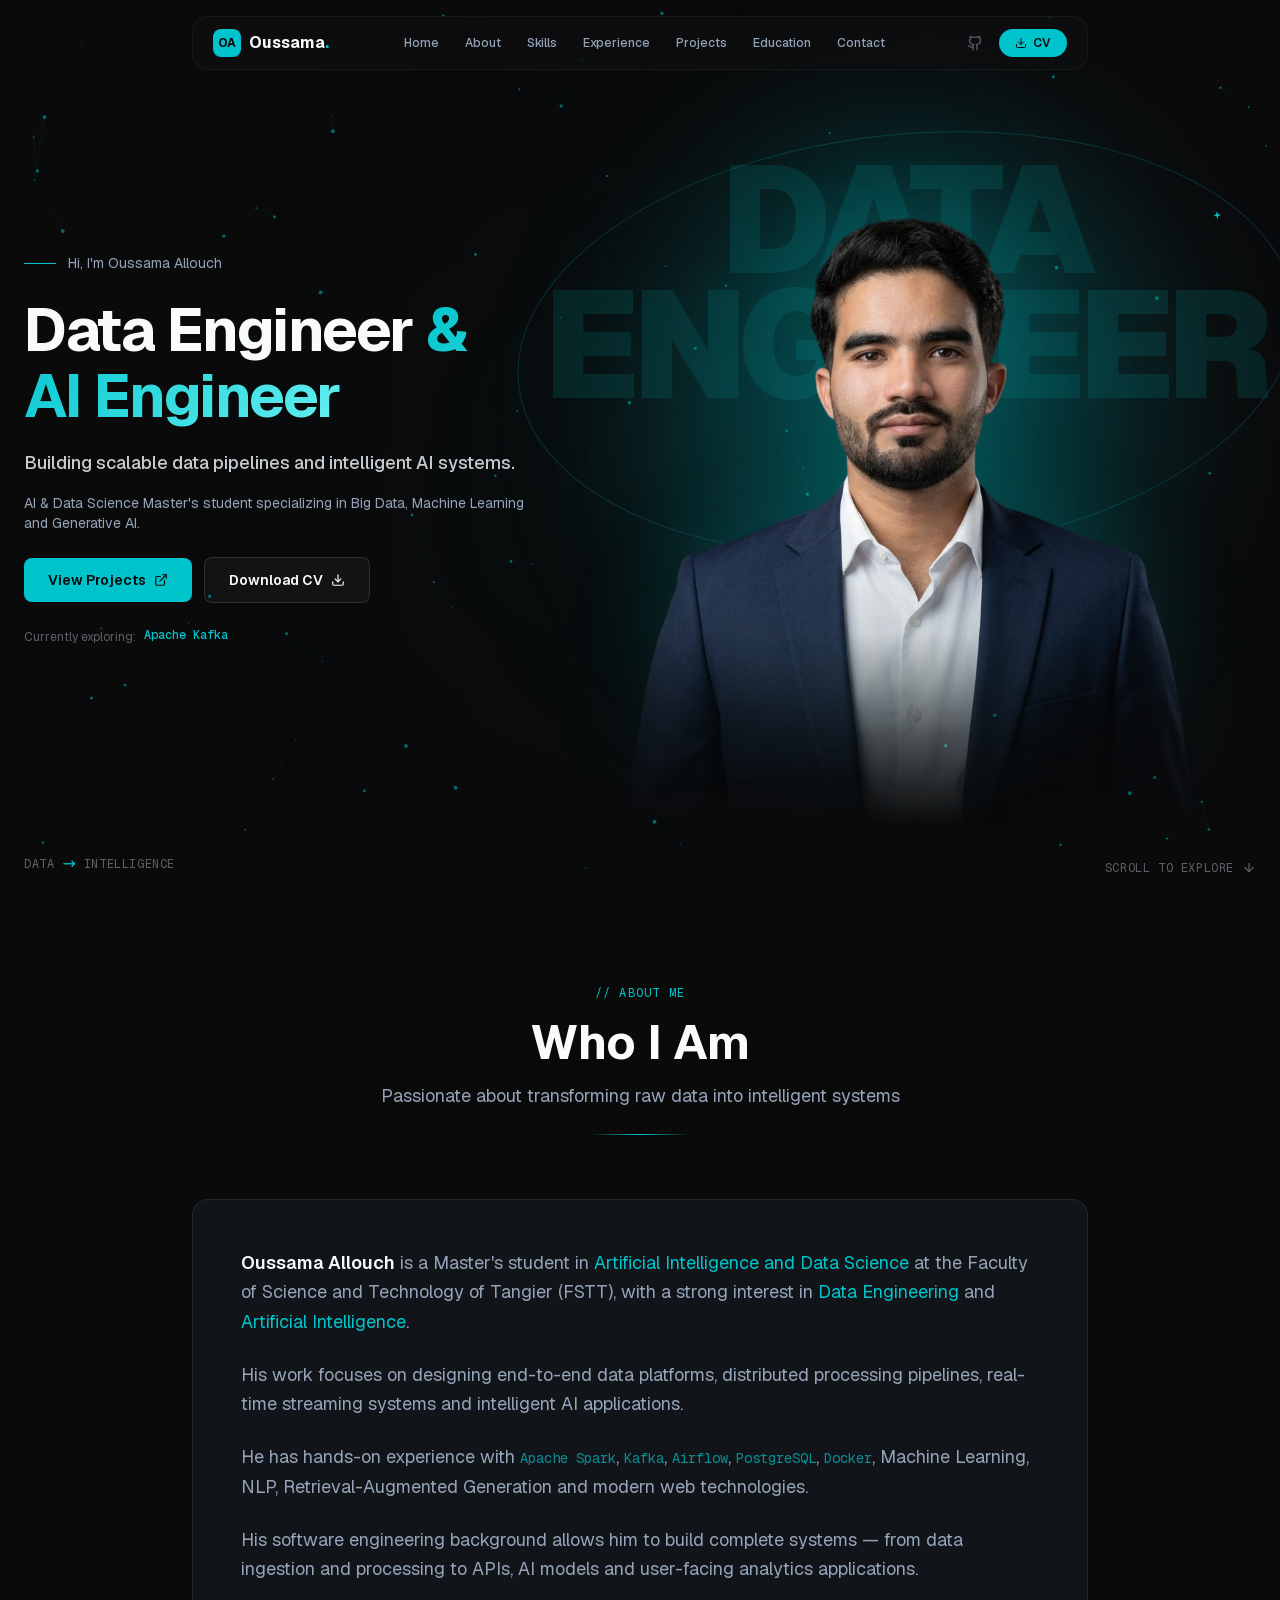
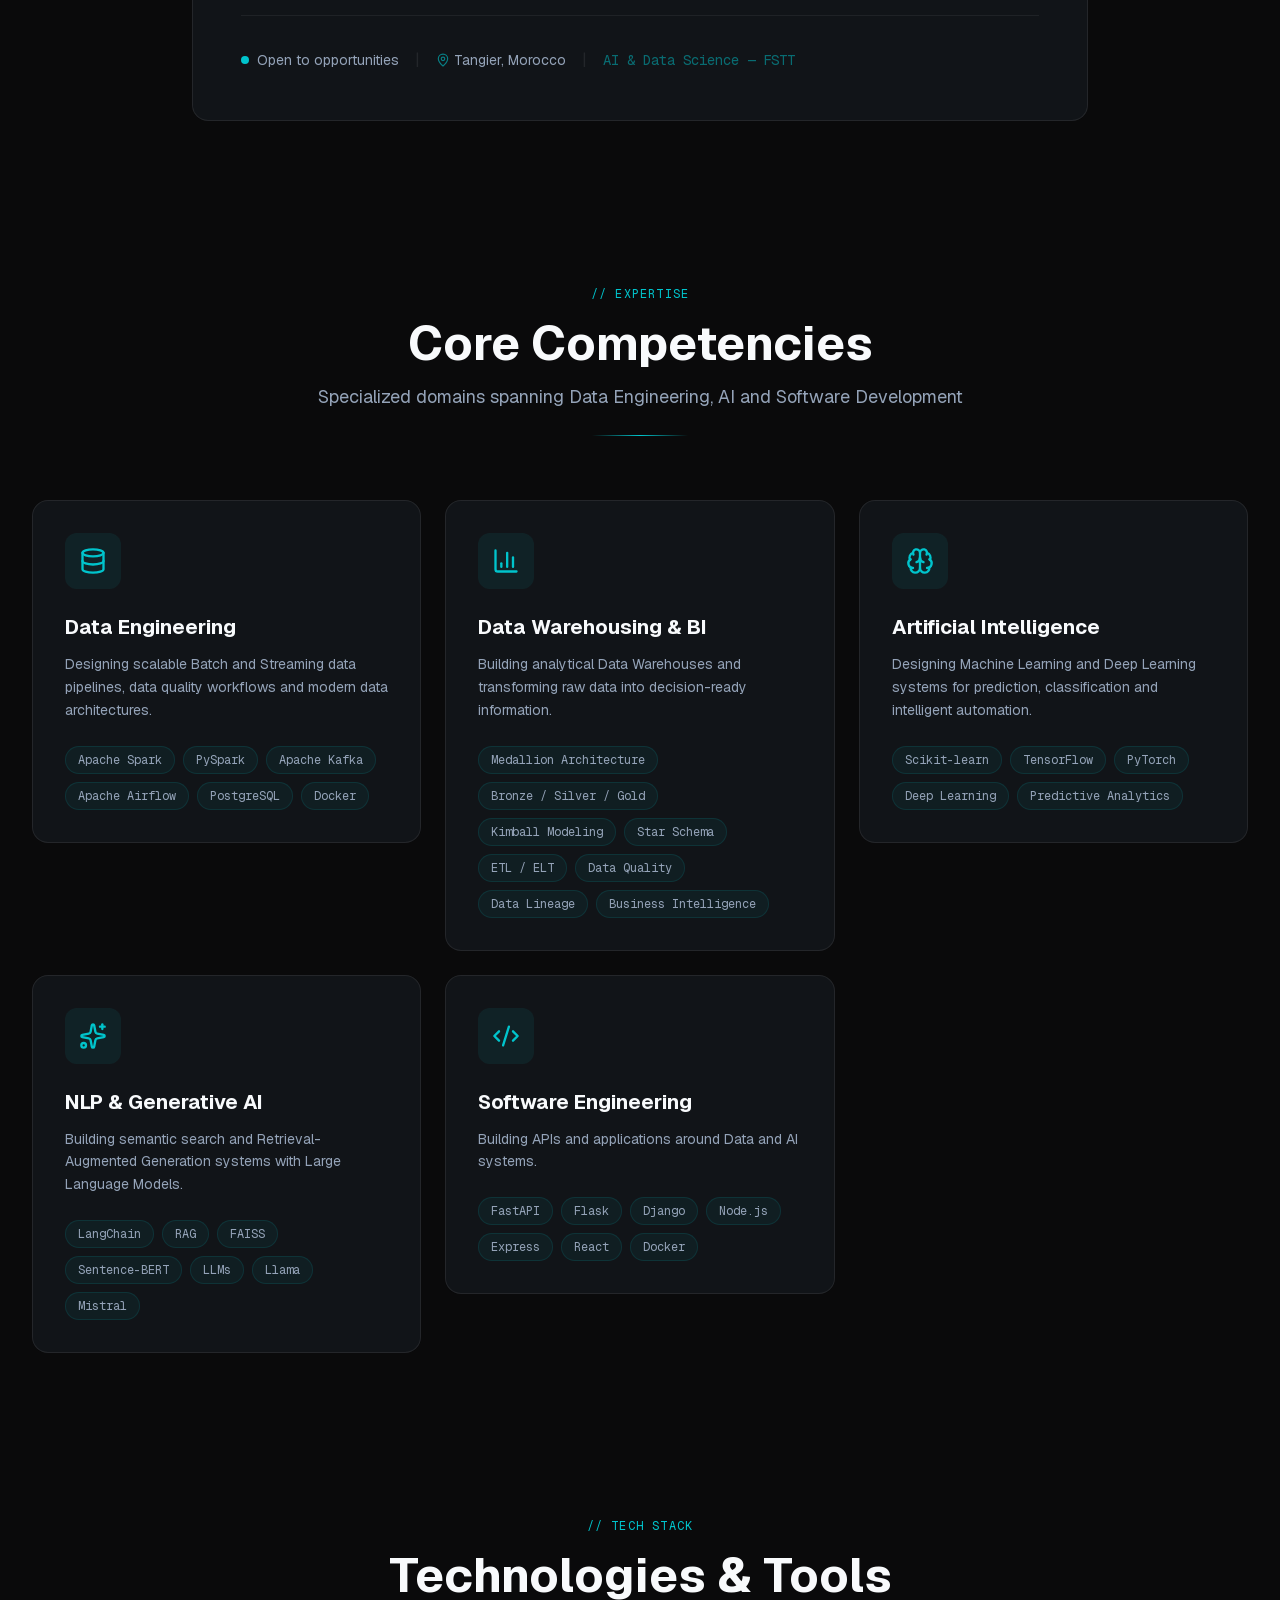
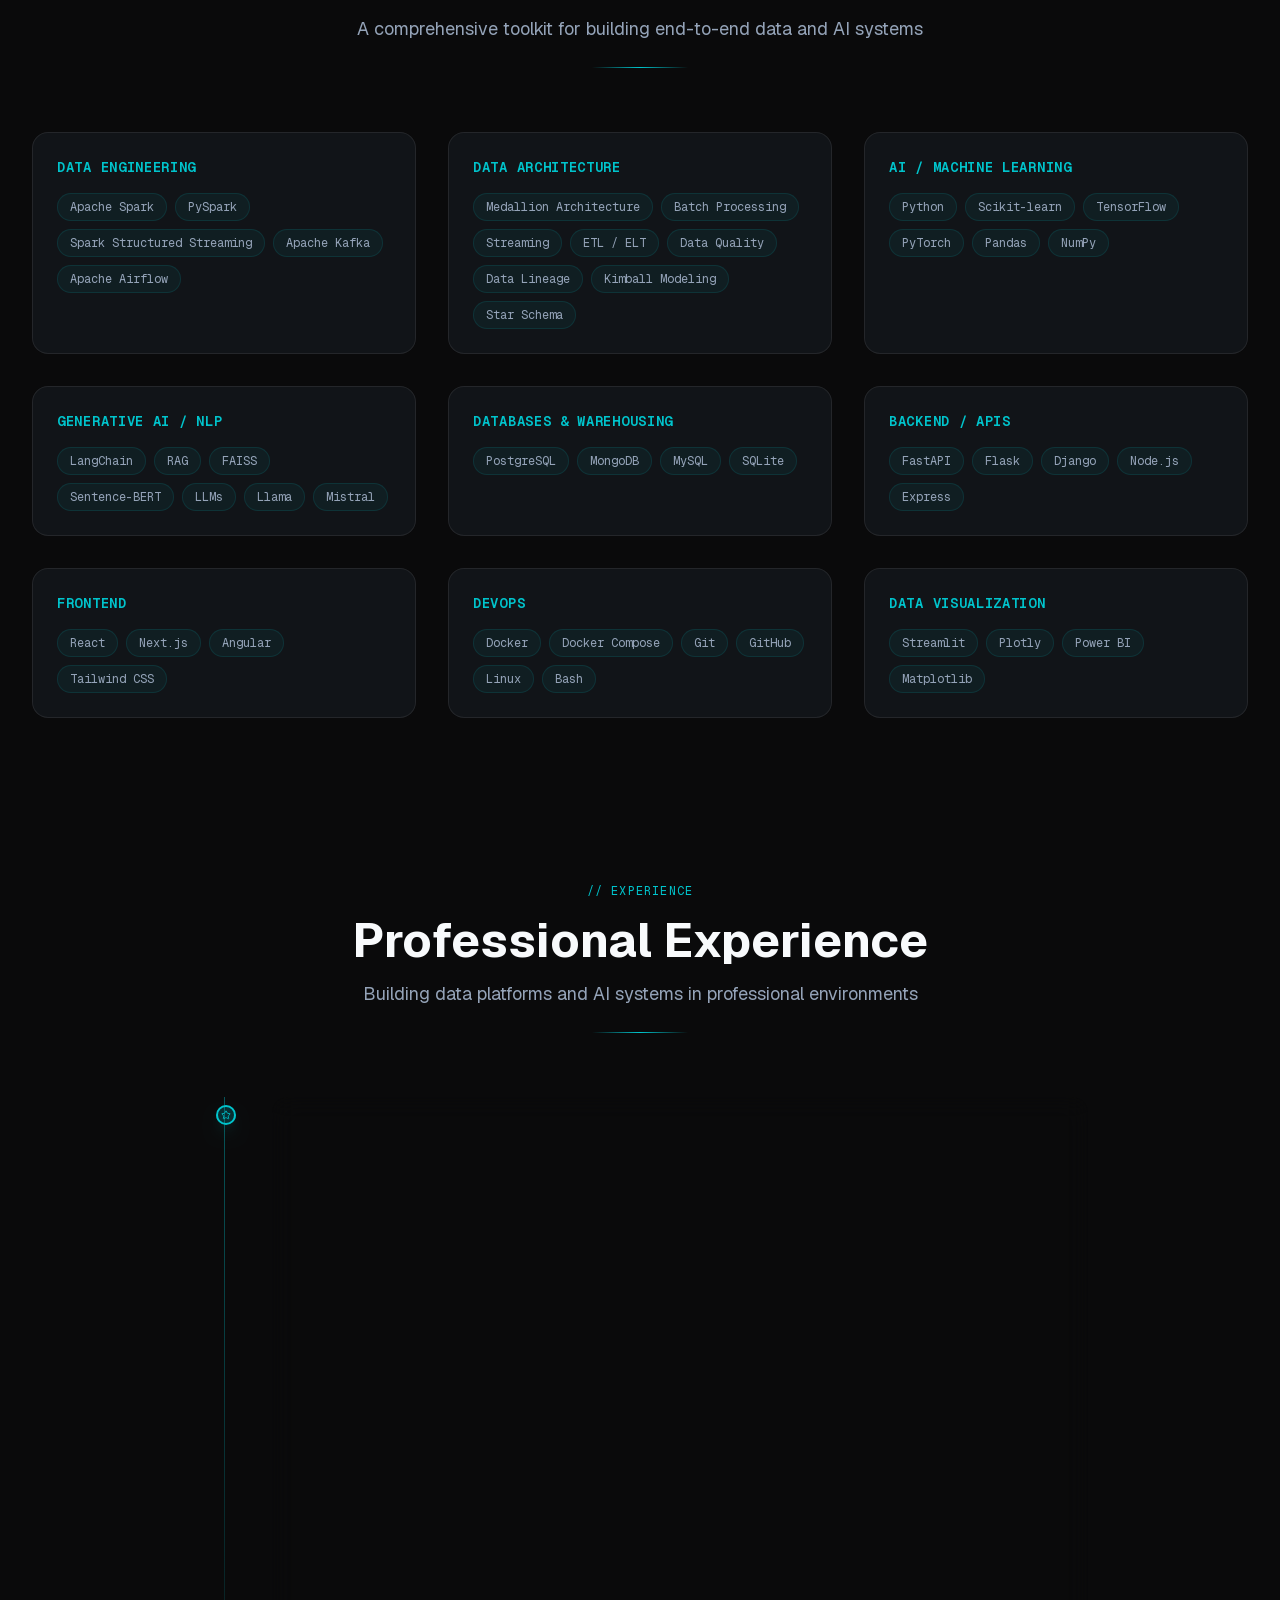
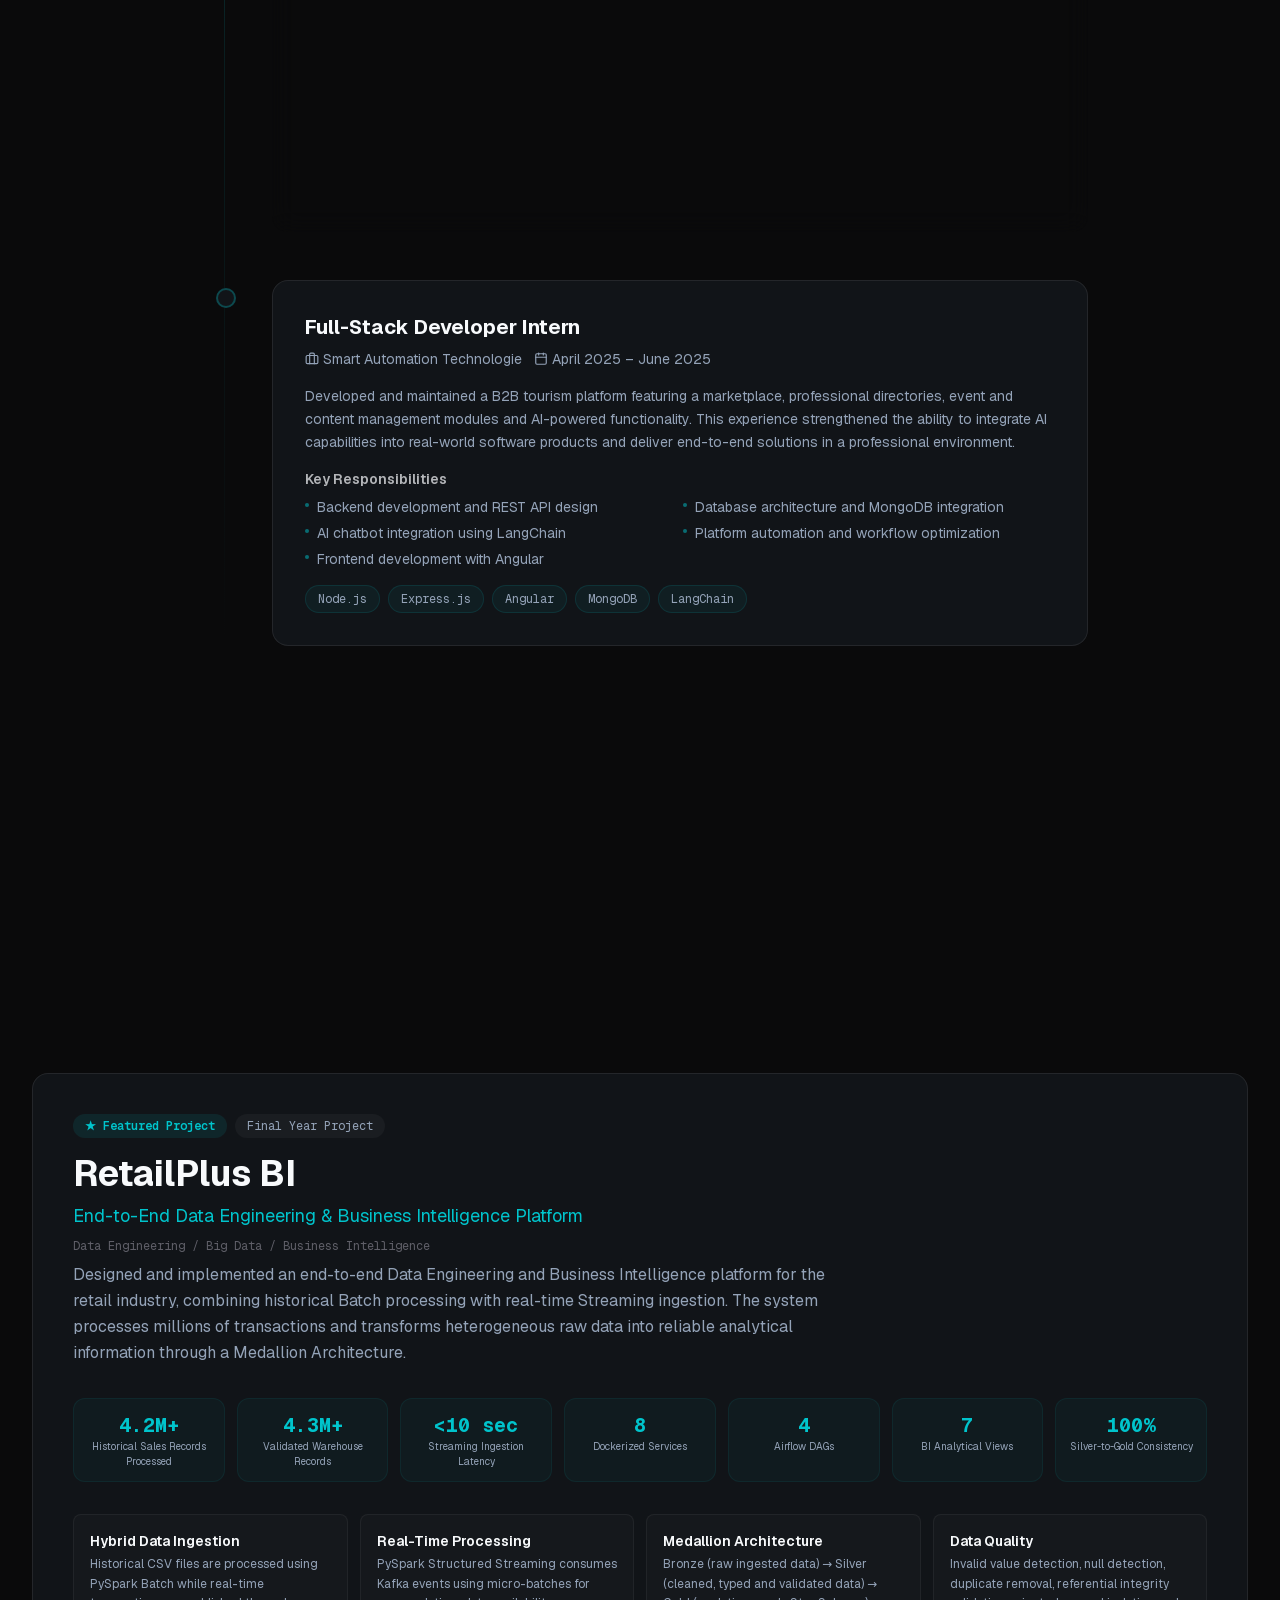
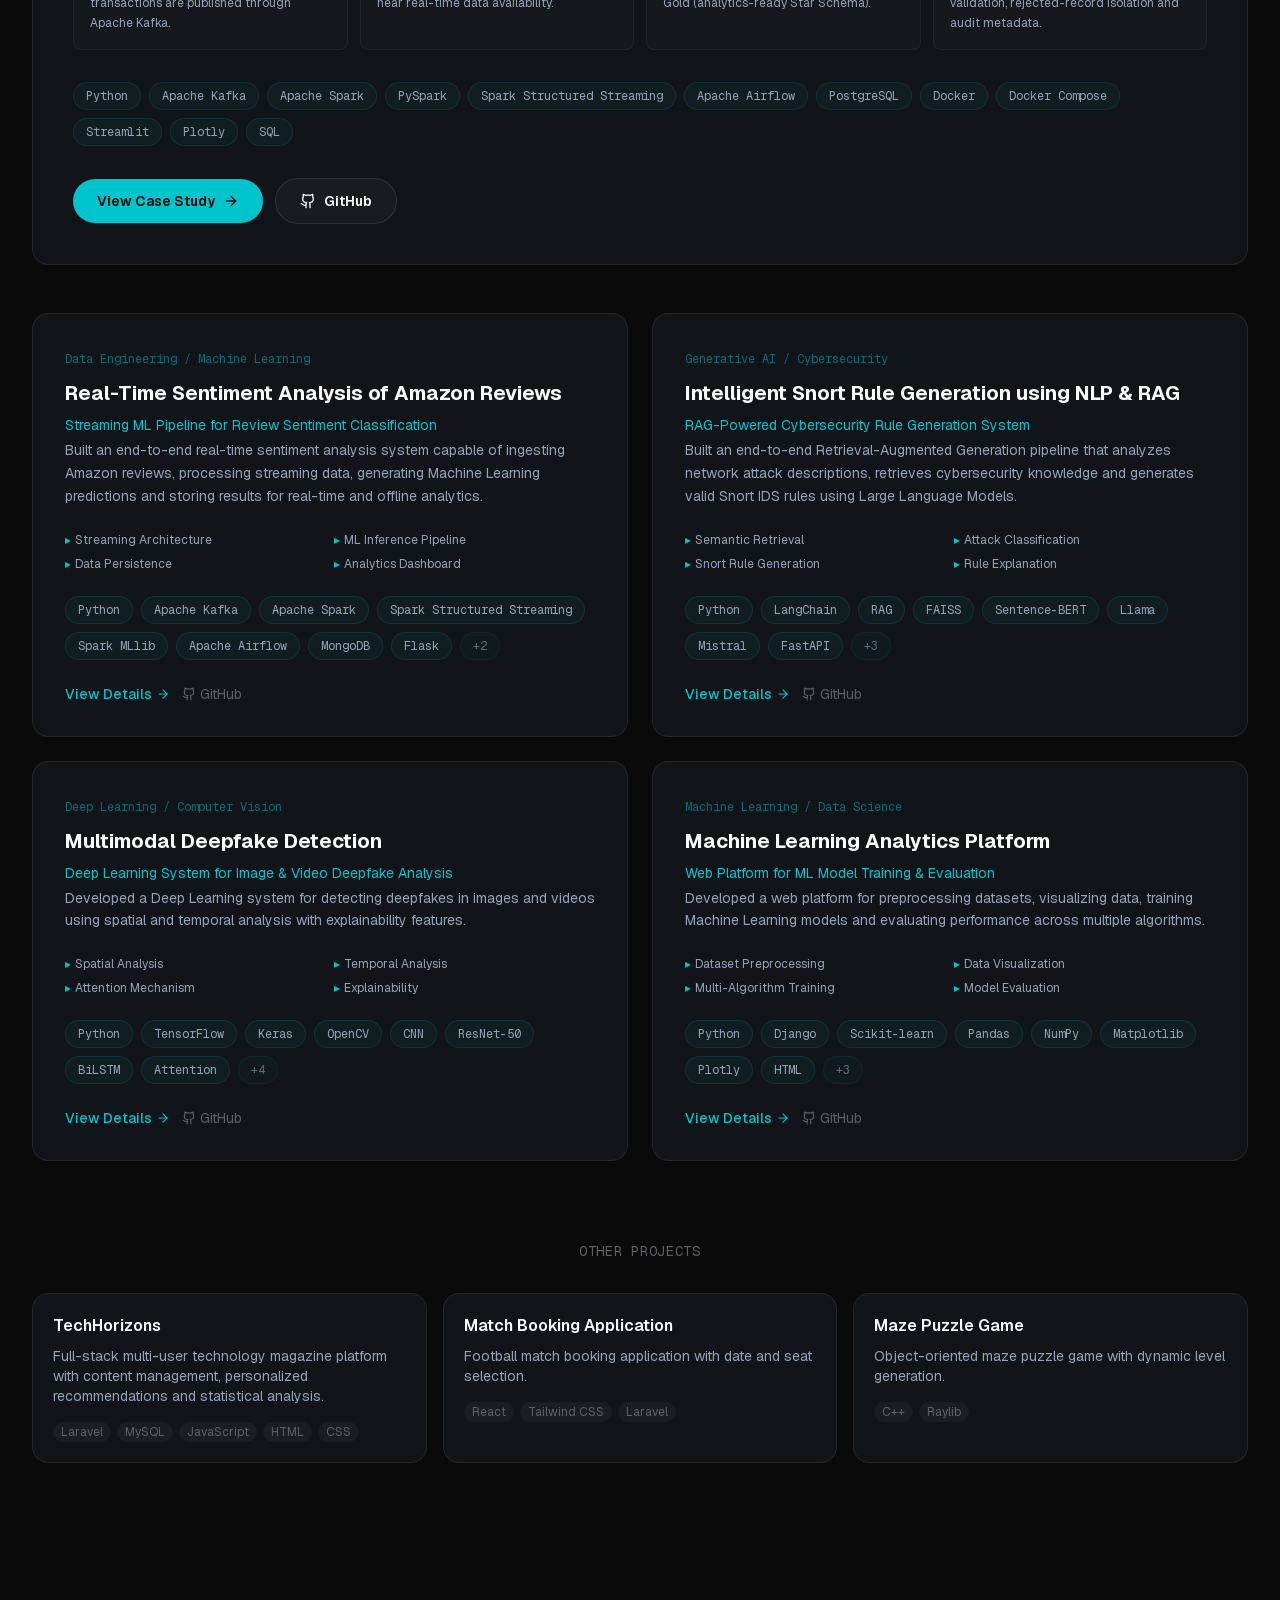
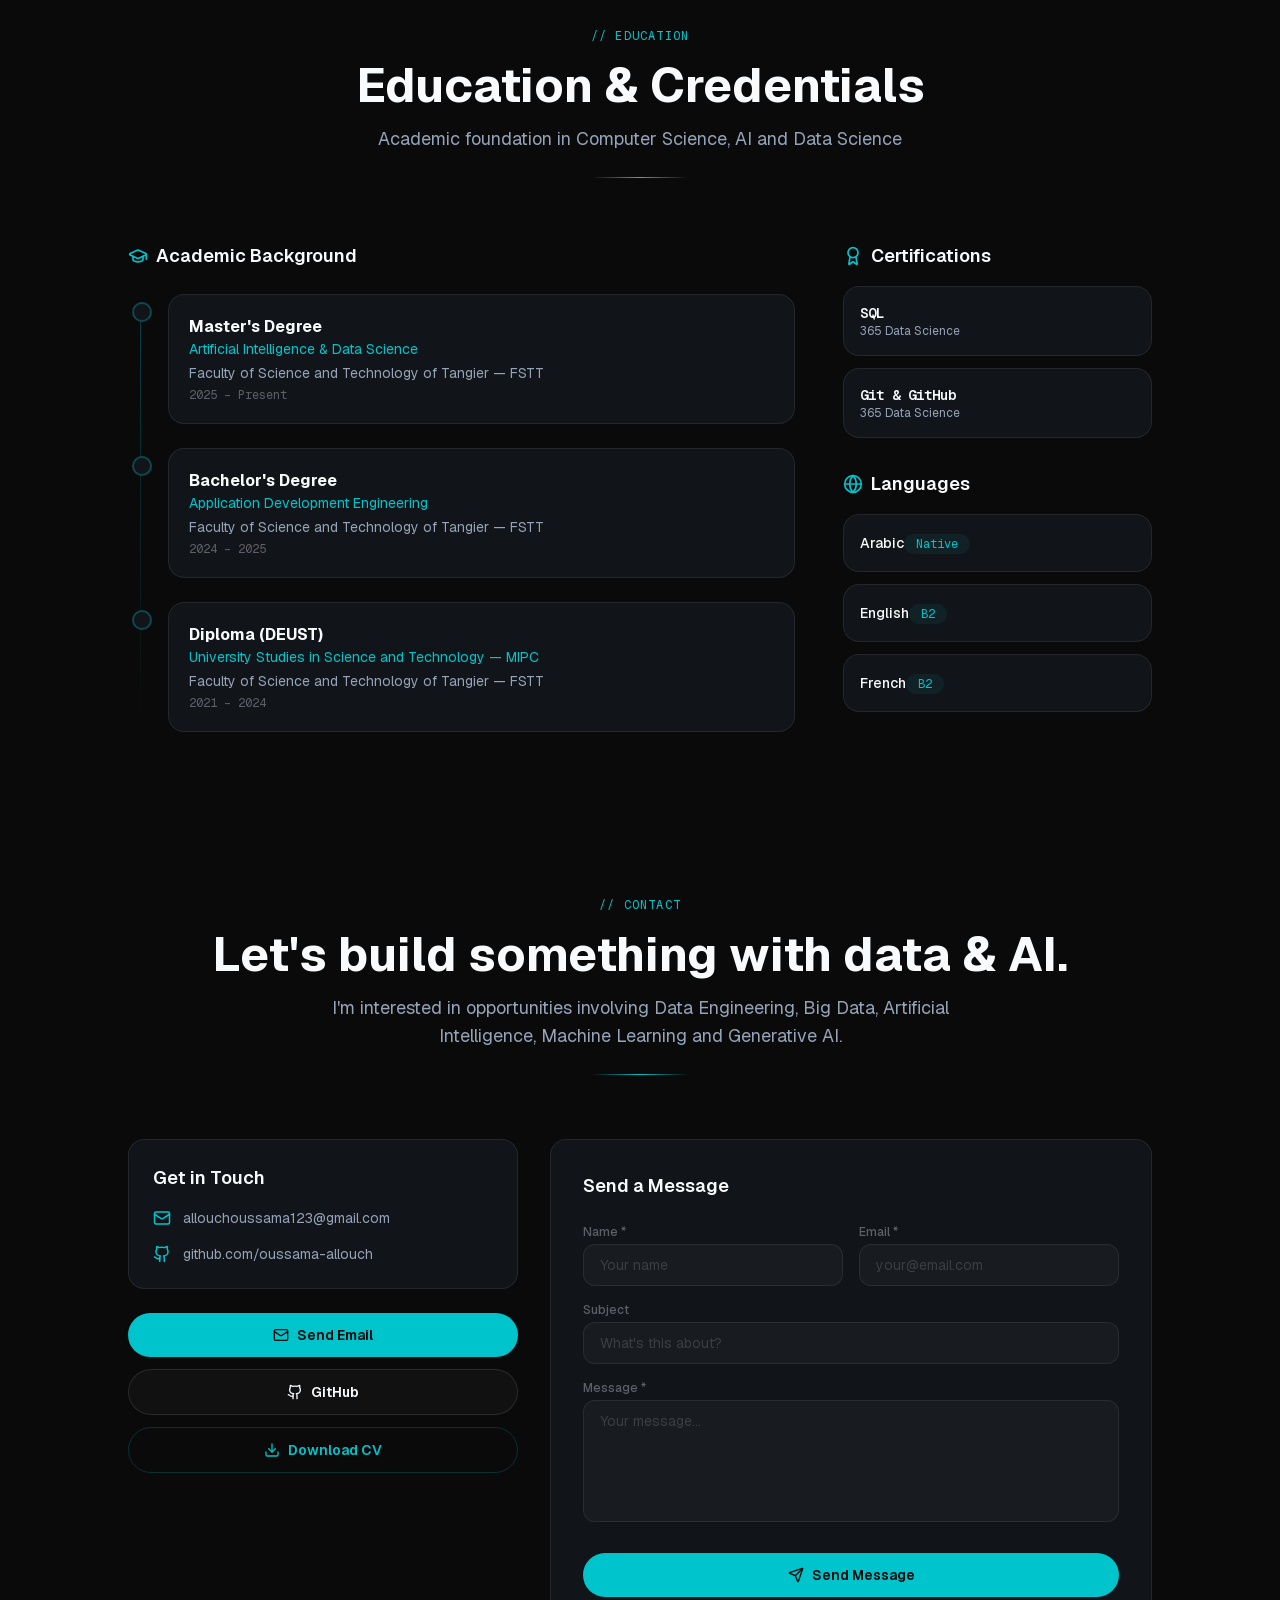
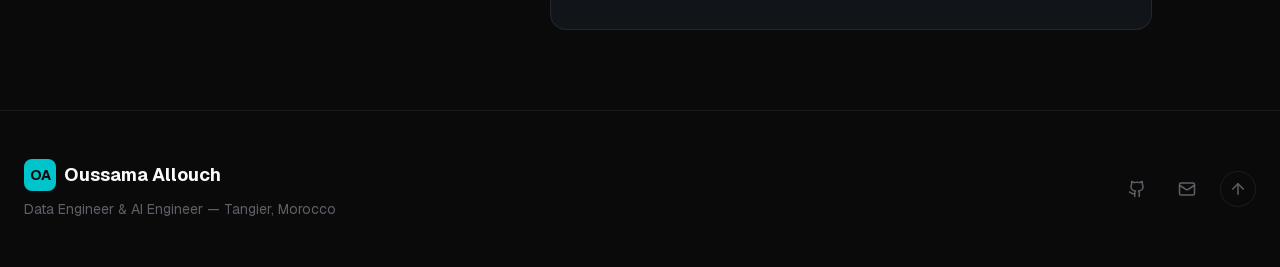
==== commit 4af80c7d: "deploy: automated static build from Portfolio commit 486b9b548e5619b1987ac2ff133d43741720c1c1 [skip " ====
--- a/index.html
+++ b/index.html
@@ -1 +1 @@
-<!DOCTYPE html><html lang="en" class="T19VSG_variable _8Li5zG_variable h-full antialiased"><head><meta charSet="utf-8"/><meta name="viewport" content="width=device-width, initial-scale=1"/><link rel="preload" href="/_next/static/media/797e433ab948586e-s.p.0r6juujl39pe6.woff2" as="font" crossorigin="" type="font/woff2"/><link rel="preload" href="/_next/static/media/caa3a2e1cccd8315-s.p.0wgildi0cnwt9.woff2" as="font" crossorigin="" type="font/woff2"/><link rel="preload" as="image" href="/images/oussama-portrait.png"/><link rel="stylesheet" href="/_next/static/chunks/12n1drm_j1zv1.css" data-precedence="next"/><link rel="preload" as="script" fetchPriority="low" href="/_next/static/chunks/0hy5urf737ouz.js"/><script src="/_next/static/chunks/220o6dnifhgxa.js" async=""></script><script src="/_next/static/chunks/0s7mvllxht1mo.js" async=""></script><script src="/_next/static/chunks/turbopack-3-ry682tkyiqk.js" async=""></script><script src="/_next/static/chunks/42onvq6nokjl2.js" async=""></script><script src="/_next/static/chunks/1tznuy35e90kv.js" async=""></script><script src="/_next/static/chunks/24colyhtjguj6.js" async=""></script><title>Oussama Allouch | Data Engineer &amp; AI Engineer</title><meta name="description" content="Portfolio of Oussama Allouch, Data Engineer and AI Engineer specializing in Apache Spark, Kafka, PySpark, Airflow, Data Warehousing, Machine Learning, Generative AI and scalable data systems."/><meta name="author" content="Oussama Allouch"/><meta name="keywords" content="Oussama Allouch,Data Engineer,AI Engineer,Data Engineering,Big Data,Apache Spark,PySpark,Apache Kafka,Apache Airflow,Data Warehouse,PostgreSQL,ETL,ELT,Medallion Architecture,Machine Learning,Generative AI,RAG,NLP,Deep Learning,Morocco,Tangier"/><meta name="robots" content="index, follow"/><meta property="og:title" content="Oussama Allouch | Data Engineer &amp; AI Engineer"/><meta property="og:description" content="Portfolio of Oussama Allouch — Data Engineer and AI Engineer specializing in scalable data pipelines, real-time streaming, Machine Learning and Generative AI."/><meta property="og:site_name" content="Oussama Allouch Portfolio"/><meta property="og:locale" content="en_US"/><meta property="og:type" content="website"/><meta name="twitter:card" content="summary_large_image"/><meta name="twitter:title" content="Oussama Allouch | Data Engineer &amp; AI Engineer"/><meta name="twitter:description" content="Data Engineer and AI Engineer — Apache Spark, Kafka, Airflow, Machine Learning, Generative AI."/><meta name="next-size-adjust" content=""/><script src="/_next/static/chunks/0cz1d0mv5g_q7.js" noModule=""></script></head><body class="min-h-full flex flex-col bg-[#0A0A0B]"><div hidden=""><!--$--><!--/$--></div><header class="fixed left-0 right-0 top-0 z-50 flex justify-center px-4 pt-4" style="opacity:0;transform:translateY(-100px)"><nav class="flex w-full max-w-4xl items-center justify-between rounded-2xl border px-5 py-2.5 transition-all duration-500 border-white/[0.05] bg-[#0F0F11]/60 backdrop-blur-xl" aria-label="Main navigation"><a class="group flex items-center gap-2 text-base font-bold text-[#F8FAFC] transition-colors" aria-label="Home" href="/#hero"><span class="flex h-7 w-7 items-center justify-center rounded-lg bg-accent text-xs font-bold text-[#0A0A0B]">OA</span><span class="hidden sm:inline"><span class="text-[#F8FAFC]">Oussama</span><span class="text-accent">.</span></span></a><div class="hidden items-center gap-0.5 md:flex"><a class="relative rounded-full px-3 py-1.5 text-xs font-medium transition-all duration-300 text-accent" href="/#hero">Home<div class="absolute inset-0 -z-10 rounded-full bg-accent/[0.08]"></div></a><a class="relative rounded-full px-3 py-1.5 text-xs font-medium transition-all duration-300 text-[#94A3B8] hover:text-[#F8FAFC]" href="/#about">About</a><a class="relative rounded-full px-3 py-1.5 text-xs font-medium transition-all duration-300 text-[#94A3B8] hover:text-[#F8FAFC]" href="/#expertise">Skills</a><a class="relative rounded-full px-3 py-1.5 text-xs font-medium transition-all duration-300 text-[#94A3B8] hover:text-[#F8FAFC]" href="/#experience">Experience</a><a class="relative rounded-full px-3 py-1.5 text-xs font-medium transition-all duration-300 text-[#94A3B8] hover:text-[#F8FAFC]" href="/#projects">Projects</a><a class="relative rounded-full px-3 py-1.5 text-xs font-medium transition-all duration-300 text-[#94A3B8] hover:text-[#F8FAFC]" href="/#education">Education</a><a class="relative rounded-full px-3 py-1.5 text-xs font-medium transition-all duration-300 text-[#94A3B8] hover:text-[#F8FAFC]" href="/#contact">Contact</a></div><div class="hidden items-center gap-2 md:flex"><a href="https://github.com/oussama-allouch" target="_blank" rel="noopener noreferrer" class="rounded-full p-2 text-[#5F5F68] transition-all duration-300 hover:bg-white/[0.05] hover:text-[#F8FAFC]" aria-label="GitHub Profile"><svg xmlns="http://www.w3.org/2000/svg" width="16" height="16" viewBox="0 0 24 24" fill="none" stroke="currentColor" stroke-width="2" stroke-linecap="round" stroke-linejoin="round"><path d="M15 22v-4a4.8 4.8 0 0 0-1-3.5c3 0 6-2 6-5.5.08-1.25-.27-2.48-1-3.5.28-1.15.28-2.35 0-3.5 0 0-1 0-3 1.5-2.64-.5-5.36-.5-8 0C6 2 5 2 5 2c-.3 1.15-.3 2.35 0 3.5A5.403 5.403 0 0 0 4 9c0 3.5 3 5.5 6 5.5-.39.49-.68 1.05-.85 1.65-.17.6-.22 1.23-.15 1.85v4"></path><path d="M9 18c-4.51 2-5-2-7-2"></path></svg></a><a href="/cv/Oussama-Allouch-CV.pdf" download="Oussama-Allouch-CV.pdf" class="flex items-center gap-1.5 rounded-full bg-accent px-4 py-1.5 text-xs font-semibold text-[#0A0A0B] transition-all duration-300 hover:bg-[#00E0E6] hover:shadow-lg hover:shadow-accent/20"><svg xmlns="http://www.w3.org/2000/svg" width="12" height="12" viewBox="0 0 24 24" fill="none" stroke="currentColor" stroke-width="2" stroke-linecap="round" stroke-linejoin="round" class="lucide lucide-download" aria-hidden="true"><path d="M12 15V3"></path><path d="M21 15v4a2 2 0 0 1-2 2H5a2 2 0 0 1-2-2v-4"></path><path d="m7 10 5 5 5-5"></path></svg>CV</a></div><button class="rounded-full p-2 text-[#94A3B8] transition-colors hover:text-[#F8FAFC] md:hidden" aria-label="Open menu" aria-expanded="false"><svg xmlns="http://www.w3.org/2000/svg" width="20" height="20" viewBox="0 0 24 24" fill="none" stroke="currentColor" stroke-width="2" stroke-linecap="round" stroke-linejoin="round" class="lucide lucide-menu" aria-hidden="true"><path d="M4 5h16"></path><path d="M4 12h16"></path><path d="M4 19h16"></path></svg></button></nav></header><main><section id="hero" class="relative min-h-[100svh] overflow-hidden"><div class="pointer-events-none absolute inset-0"><div class="absolute inset-0 bg-grid-pattern" style="mask-image:radial-gradient(ellipse at 50% 30%, rgba(0,0,0,0.5) 0%, transparent 70%);-webkit-mask-image:radial-gradient(ellipse at 50% 30%, rgba(0,0,0,0.5) 0%, transparent 70%)"></div><div class="absolute left-1/3 top-1/4 h-[500px] w-[500px] rounded-full bg-accent/[0.03] blur-[150px]"></div><div class="absolute bottom-1/4 right-1/4 h-[400px] w-[400px] rounded-full bg-accent/[0.02] blur-[120px]"></div></div><div class="pointer-events-none absolute inset-0"><canvas class="absolute inset-0" style="pointer-events:none" aria-hidden="true"></canvas></div><div class="relative mx-auto flex min-h-[100svh] max-w-7xl flex-col justify-center px-6 pt-20 lg:flex-row lg:items-center lg:gap-8 lg:pt-0"><div class="flex-1 text-center lg:text-left lg:max-w-xl z-10"><div class="flex items-center gap-3 justify-center lg:justify-start mb-6" style="opacity:0;transform:translateY(30px)"><div class="h-px w-8 bg-accent"></div><span class="text-sm text-[#94A3B8]">Hi, I&#x27;m Oussama Allouch</span></div><h1 class="mb-5 text-4xl font-bold leading-[1.1] tracking-tight text-[#F8FAFC] md:text-5xl lg:text-6xl" style="opacity:0;transform:translateY(30px)">Data Engineer<!-- --> <span class="gradient-text block sm:inline">&amp; AI Engineer</span></h1><p class="mb-4 text-base font-medium text-[#F8FAFC]/80 md:text-lg" style="opacity:0;transform:translateY(30px)">Building scalable data pipelines and intelligent AI systems.</p><p class="mb-6 max-w-xl text-sm text-[#94A3B8] lg:max-w-lg" style="opacity:0;transform:translateY(30px)">AI &amp; Data Science Master&#x27;s student specializing in Big Data, Machine Learning and Generative AI.</p><div class="mb-6 flex flex-wrap items-center justify-center gap-3 lg:justify-start" style="opacity:0;transform:translateY(20px)"><a href="#projects" class="flex items-center gap-2 rounded-lg bg-accent px-6 py-3 text-sm font-semibold text-[#0A0A0B] transition-all duration-300 hover:bg-[#00E0E6] hover:shadow-lg hover:shadow-accent/20">View Projects<svg xmlns="http://www.w3.org/2000/svg" width="14" height="14" viewBox="0 0 24 24" fill="none" stroke="currentColor" stroke-width="2" stroke-linecap="round" stroke-linejoin="round" class="lucide lucide-external-link" aria-hidden="true"><path d="M15 3h6v6"></path><path d="M10 14 21 3"></path><path d="M18 13v6a2 2 0 0 1-2 2H5a2 2 0 0 1-2-2V8a2 2 0 0 1 2-2h6"></path></svg></a><a href="/cv/Oussama-Allouch-CV.pdf" download="Oussama-Allouch-CV.pdf" class="flex items-center gap-2 rounded-lg border border-white/[0.12] bg-white/[0.04] px-6 py-3 text-sm font-semibold text-[#F8FAFC] transition-all duration-300 hover:border-white/[0.2] hover:bg-white/[0.08]">Download CV<svg xmlns="http://www.w3.org/2000/svg" width="14" height="14" viewBox="0 0 24 24" fill="none" stroke="currentColor" stroke-width="2" stroke-linecap="round" stroke-linejoin="round" class="lucide lucide-download" aria-hidden="true"><path d="M12 15V3"></path><path d="M21 15v4a2 2 0 0 1-2 2H5a2 2 0 0 1-2-2v-4"></path><path d="m7 10 5 5 5-5"></path></svg></a></div><div class="flex items-center justify-center gap-2 lg:justify-start" style="opacity:0"><span class="text-xs text-[#5F5F68]">Currently exploring:</span><div class="relative h-5 w-48 overflow-hidden"><span class="absolute left-0 font-mono text-xs font-medium text-accent" style="opacity:0;transform:translateY(20px)">Data Engineering</span></div></div></div><div class="relative flex-1 mt-8 lg:mt-0 flex items-center justify-center min-h-[620px] lg:min-h-[760px] xl:min-h-[820px]" style="opacity:0;transform:translateX(40px)"><div class="absolute inset-0 bg-grid-pattern opacity-40 pointer-events-none" style="mask-image:radial-gradient(ellipse 70% 60% at 50% 45%, black 40%, transparent 80%);-webkit-mask-image:radial-gradient(ellipse 70% 60% at 50% 45%, black 40%, transparent 80%)"></div><div class="absolute inset-0 flex flex-col items-center justify-center pointer-events-none select-none -translate-y-24 sm:-translate-y-32 lg:-translate-y-38 xl:-translate-y-42"><span class="text-[5rem] sm:text-[6.5rem] md:text-[7.5rem] lg:text-[8.5rem] xl:text-[9.5rem] font-black uppercase leading-[0.82] tracking-tighter text-accent/[0.12]" aria-hidden="true">DATA</span><span class="text-[5rem] sm:text-[6.5rem] md:text-[7.5rem] lg:text-[8.5rem] xl:text-[9.5rem] font-black uppercase leading-[0.82] tracking-tighter text-accent/[0.12]" aria-hidden="true">ENGINEER</span></div><div class="absolute top-[38%] left-1/2 -translate-x-1/2 -translate-y-1/2 w-[540px] sm:w-[680px] lg:w-[780px] h-[300px] sm:h-[370px] lg:h-[420px] pointer-events-none"><div class="w-full h-full rounded-[50%] border border-accent/20 -rotate-6 relative"><span class="absolute right-[8%] top-[25%] font-mono text-xs text-accent font-bold select-none">+</span></div></div><div class="absolute top-[44%] left-1/2 -translate-x-1/2 -translate-y-1/2 h-[420px] w-[420px] sm:h-[480px] sm:w-[480px] rounded-full bg-gradient-to-r from-accent/20 via-accent/35 to-accent/20 blur-[85px] pointer-events-none"></div><div class="relative z-10 w-[380px] h-[520px] sm:w-[480px] sm:h-[640px] md:w-[560px] md:h-[740px] lg:w-[640px] lg:h-[820px] xl:w-[700px] xl:h-[880px] -translate-y-8 sm:-translate-y-12 lg:-translate-y-16" style="mask-image:linear-gradient(to bottom, black 65%, rgba(0,0,0,0.85) 78%, rgba(0,0,0,0.3) 90%, transparent 100%);-webkit-mask-image:linear-gradient(to bottom, black 65%, rgba(0,0,0,0.85) 78%, rgba(0,0,0,0.3) 90%, transparent 100%)"><img alt="Oussama Allouch — Data Engineer &amp; AI Engineer" decoding="async" data-nimg="fill" class="object-contain object-bottom drop-shadow-[0_0_20px_rgba(0,196,204,0.3)] drop-shadow-[0_0_45px_rgba(0,196,204,0.15)]" style="position:absolute;height:100%;width:100%;left:0;top:0;right:0;bottom:0;color:transparent" src="/images/oussama-portrait.png"/></div></div></div><div class="absolute bottom-6 left-6 right-6 flex items-center justify-between" style="opacity:0"><div class="flex items-center gap-2"><span class="font-mono text-xs uppercase tracking-wider text-[#5F5F68]">DATA</span><span class="text-accent">→</span><span class="font-mono text-xs uppercase tracking-wider text-[#5F5F68]">INTELLIGENCE</span></div><a href="#about" class="flex items-center gap-2 text-[#5F5F68] transition-colors hover:text-accent" aria-label="Scroll down"><span class="hidden sm:inline font-mono text-xs uppercase tracking-wider">Scroll to explore</span><svg xmlns="http://www.w3.org/2000/svg" width="14" height="14" viewBox="0 0 24 24" fill="none" stroke="currentColor" stroke-width="2" stroke-linecap="round" stroke-linejoin="round" class="lucide lucide-arrow-down" aria-hidden="true"><path d="M12 5v14"></path><path d="m19 12-7 7-7-7"></path></svg></a></div></section><section id="about" class="relative"><div class="section-container"><div class="mb-16 text-center" style="opacity:0;transform:translateY(30px)"><span class="mono-label mb-4 inline-block">// About Me</span><h2 class="mb-4 text-3xl font-bold text-[#F8FAFC] md:text-4xl lg:text-5xl">Who I Am</h2><p class="mx-auto max-w-2xl text-base text-[#94A3B8] md:text-lg">Passionate about transforming raw data into intelligent systems</p><div class="mx-auto mt-6 h-px w-24 bg-gradient-to-r from-transparent via-accent to-transparent"></div></div><div class="mx-auto max-w-4xl"><div style="opacity:0;transform:translateY(30px)"><div class="spotlight-card glass-card p-8 md:p-12"><div class="relative z-[2] h-full w-full"><div class="space-y-6 text-base leading-relaxed text-[#94A3B8] md:text-lg"><p><span class="font-semibold text-[#F8FAFC]">Oussama Allouch</span> is a Master&#x27;s student in<!-- --> <span class="text-accent">Artificial Intelligence and Data Science</span> at the Faculty of Science and Technology of Tangier (FSTT), with a strong interest in<!-- --> <span class="text-accent">Data Engineering</span> and<!-- --> <span class="text-accent">Artificial Intelligence</span>.</p><p>His work focuses on designing end-to-end data platforms, distributed processing pipelines, real-time streaming systems and intelligent AI applications.</p><p>He has hands-on experience with<!-- --> <span class="font-mono text-sm text-accent/70">Apache Spark</span>,<!-- --> <span class="font-mono text-sm text-accent/70">Kafka</span>,<!-- --> <span class="font-mono text-sm text-accent/70">Airflow</span>,<!-- --> <span class="font-mono text-sm text-accent/70">PostgreSQL</span>,<!-- --> <span class="font-mono text-sm text-accent/70">Docker</span>, Machine Learning, NLP, Retrieval-Augmented Generation and modern web technologies.</p><p>His software engineering background allows him to build complete systems — from data ingestion and processing to APIs, AI models and user-facing analytics applications.</p></div><div class="mt-8 flex flex-wrap items-center gap-4 border-t border-white/[0.06] pt-8"><div class="flex items-center gap-2"><div class="h-2 w-2 animate-pulse rounded-full bg-accent"></div><span class="text-sm text-[#94A3B8]">Open to opportunities</span></div><span class="text-white/[0.08]">|</span><span class="flex items-center gap-1 text-sm text-[#94A3B8]"><svg xmlns="http://www.w3.org/2000/svg" width="14" height="14" viewBox="0 0 24 24" fill="none" stroke="currentColor" stroke-width="2" stroke-linecap="round" stroke-linejoin="round" class="lucide lucide-map-pin text-accent/60" aria-hidden="true"><path d="M20 10c0 4.993-5.539 10.193-7.399 11.799a1 1 0 0 1-1.202 0C9.539 20.193 4 14.993 4 10a8 8 0 0 1 16 0"></path><circle cx="12" cy="10" r="3"></circle></svg>Tangier, Morocco</span><span class="text-white/[0.08]">|</span><span class="font-mono text-sm text-accent/50">AI &amp; Data Science — FSTT</span></div></div></div></div></div></div></section><section id="expertise" class="relative bg-[#0A0A0B]"><div class="section-container"><div class="mb-16 text-center" style="opacity:0;transform:translateY(30px)"><span class="mono-label mb-4 inline-block">// Expertise</span><h2 class="mb-4 text-3xl font-bold text-[#F8FAFC] md:text-4xl lg:text-5xl">Core Competencies</h2><p class="mx-auto max-w-2xl text-base text-[#94A3B8] md:text-lg">Specialized domains spanning Data Engineering, AI and Software Development</p><div class="mx-auto mt-6 h-px w-24 bg-gradient-to-r from-transparent via-accent to-transparent"></div></div><div class="grid gap-6 md:grid-cols-2 lg:grid-cols-3"><div style="opacity:0;transform:translateY(30px)"><div class="spotlight-card glass-card group cursor-default p-8 lg:col-span-1"><div class="relative z-[2] h-full w-full"><div class="mb-6 flex h-14 w-14 items-center justify-center rounded-xl bg-accent/[0.08] text-accent transition-all duration-400 group-hover:bg-accent/[0.15] group-hover:shadow-lg group-hover:shadow-accent/[0.06]"><svg xmlns="http://www.w3.org/2000/svg" width="28" height="28" viewBox="0 0 24 24" fill="none" stroke="currentColor" stroke-width="2" stroke-linecap="round" stroke-linejoin="round" class="lucide lucide-database" aria-hidden="true"><ellipse cx="12" cy="5" rx="9" ry="3"></ellipse><path d="M3 5V19A9 3 0 0 0 21 19V5"></path><path d="M3 12A9 3 0 0 0 21 12"></path></svg></div><h3 class="mb-3 text-xl font-bold text-[#F8FAFC]">Data Engineering</h3><p class="mb-6 text-sm leading-relaxed text-[#94A3B8]">Designing scalable Batch and Streaming data pipelines, data quality workflows and modern data architectures.</p><div class="flex flex-wrap gap-2"><span class="tech-badge" style="opacity:0;transform:scale(0.8)">Apache Spark</span><span class="tech-badge" style="opacity:0;transform:scale(0.8)">PySpark</span><span class="tech-badge" style="opacity:0;transform:scale(0.8)">Apache Kafka</span><span class="tech-badge" style="opacity:0;transform:scale(0.8)">Apache Airflow</span><span class="tech-badge" style="opacity:0;transform:scale(0.8)">PostgreSQL</span><span class="tech-badge" style="opacity:0;transform:scale(0.8)">Docker</span></div></div></div></div><div style="opacity:0;transform:translateY(30px)"><div class="spotlight-card glass-card group cursor-default p-8 lg:col-span-1"><div class="relative z-[2] h-full w-full"><div class="mb-6 flex h-14 w-14 items-center justify-center rounded-xl bg-accent/[0.08] text-accent transition-all duration-400 group-hover:bg-accent/[0.15] group-hover:shadow-lg group-hover:shadow-accent/[0.06]"><svg xmlns="http://www.w3.org/2000/svg" width="28" height="28" viewBox="0 0 24 24" fill="none" stroke="currentColor" stroke-width="2" stroke-linecap="round" stroke-linejoin="round" class="lucide lucide-chart-column lucide-bar-chart-3" aria-hidden="true"><path d="M3 3v16a2 2 0 0 0 2 2h16"></path><path d="M18 17V9"></path><path d="M13 17V5"></path><path d="M8 17v-3"></path></svg></div><h3 class="mb-3 text-xl font-bold text-[#F8FAFC]">Data Warehousing &amp; BI</h3><p class="mb-6 text-sm leading-relaxed text-[#94A3B8]">Building analytical Data Warehouses and transforming raw data into decision-ready information.</p><div class="flex flex-wrap gap-2"><span class="tech-badge" style="opacity:0;transform:scale(0.8)">Medallion Architecture</span><span class="tech-badge" style="opacity:0;transform:scale(0.8)">Bronze / Silver / Gold</span><span class="tech-badge" style="opacity:0;transform:scale(0.8)">Kimball Modeling</span><span class="tech-badge" style="opacity:0;transform:scale(0.8)">Star Schema</span><span class="tech-badge" style="opacity:0;transform:scale(0.8)">ETL / ELT</span><span class="tech-badge" style="opacity:0;transform:scale(0.8)">Data Quality</span><span class="tech-badge" style="opacity:0;transform:scale(0.8)">Data Lineage</span><span class="tech-badge" style="opacity:0;transform:scale(0.8)">Business Intelligence</span></div></div></div></div><div style="opacity:0;transform:translateY(30px)"><div class="spotlight-card glass-card group cursor-default p-8 "><div class="relative z-[2] h-full w-full"><div class="mb-6 flex h-14 w-14 items-center justify-center rounded-xl bg-accent/[0.08] text-accent transition-all duration-400 group-hover:bg-accent/[0.15] group-hover:shadow-lg group-hover:shadow-accent/[0.06]"><svg xmlns="http://www.w3.org/2000/svg" width="28" height="28" viewBox="0 0 24 24" fill="none" stroke="currentColor" stroke-width="2" stroke-linecap="round" stroke-linejoin="round" class="lucide lucide-brain" aria-hidden="true"><path d="M12 18V5"></path><path d="M15 13a4.17 4.17 0 0 1-3-4 4.17 4.17 0 0 1-3 4"></path><path d="M17.598 6.5A3 3 0 1 0 12 5a3 3 0 1 0-5.598 1.5"></path><path d="M17.997 5.125a4 4 0 0 1 2.526 5.77"></path><path d="M18 18a4 4 0 0 0 2-7.464"></path><path d="M19.967 17.483A4 4 0 1 1 12 18a4 4 0 1 1-7.967-.517"></path><path d="M6 18a4 4 0 0 1-2-7.464"></path><path d="M6.003 5.125a4 4 0 0 0-2.526 5.77"></path></svg></div><h3 class="mb-3 text-xl font-bold text-[#F8FAFC]">Artificial Intelligence</h3><p class="mb-6 text-sm leading-relaxed text-[#94A3B8]">Designing Machine Learning and Deep Learning systems for prediction, classification and intelligent automation.</p><div class="flex flex-wrap gap-2"><span class="tech-badge" style="opacity:0;transform:scale(0.8)">Scikit-learn</span><span class="tech-badge" style="opacity:0;transform:scale(0.8)">TensorFlow</span><span class="tech-badge" style="opacity:0;transform:scale(0.8)">PyTorch</span><span class="tech-badge" style="opacity:0;transform:scale(0.8)">Deep Learning</span><span class="tech-badge" style="opacity:0;transform:scale(0.8)">Predictive Analytics</span></div></div></div></div><div style="opacity:0;transform:translateY(30px)"><div class="spotlight-card glass-card group cursor-default p-8 "><div class="relative z-[2] h-full w-full"><div class="mb-6 flex h-14 w-14 items-center justify-center rounded-xl bg-accent/[0.08] text-accent transition-all duration-400 group-hover:bg-accent/[0.15] group-hover:shadow-lg group-hover:shadow-accent/[0.06]"><svg xmlns="http://www.w3.org/2000/svg" width="28" height="28" viewBox="0 0 24 24" fill="none" stroke="currentColor" stroke-width="2" stroke-linecap="round" stroke-linejoin="round" class="lucide lucide-sparkles lucide-stars" aria-hidden="true"><path d="M11.017 2.814a1 1 0 0 1 1.966 0l1.051 5.558a2 2 0 0 0 1.594 1.594l5.558 1.051a1 1 0 0 1 0 1.966l-5.558 1.051a2 2 0 0 0-1.594 1.594l-1.051 5.558a1 1 0 0 1-1.966 0l-1.051-5.558a2 2 0 0 0-1.594-1.594l-5.558-1.051a1 1 0 0 1 0-1.966l5.558-1.051a2 2 0 0 0 1.594-1.594z"></path><path d="M20 2v4"></path><path d="M22 4h-4"></path><circle cx="4" cy="20" r="2"></circle></svg></div><h3 class="mb-3 text-xl font-bold text-[#F8FAFC]">NLP &amp; Generative AI</h3><p class="mb-6 text-sm leading-relaxed text-[#94A3B8]">Building semantic search and Retrieval-Augmented Generation systems with Large Language Models.</p><div class="flex flex-wrap gap-2"><span class="tech-badge" style="opacity:0;transform:scale(0.8)">LangChain</span><span class="tech-badge" style="opacity:0;transform:scale(0.8)">RAG</span><span class="tech-badge" style="opacity:0;transform:scale(0.8)">FAISS</span><span class="tech-badge" style="opacity:0;transform:scale(0.8)">Sentence-BERT</span><span class="tech-badge" style="opacity:0;transform:scale(0.8)">LLMs</span><span class="tech-badge" style="opacity:0;transform:scale(0.8)">Llama</span><span class="tech-badge" style="opacity:0;transform:scale(0.8)">Mistral</span></div></div></div></div><div style="opacity:0;transform:translateY(30px)"><div class="spotlight-card glass-card group cursor-default p-8 "><div class="relative z-[2] h-full w-full"><div class="mb-6 flex h-14 w-14 items-center justify-center rounded-xl bg-accent/[0.08] text-accent transition-all duration-400 group-hover:bg-accent/[0.15] group-hover:shadow-lg group-hover:shadow-accent/[0.06]"><svg xmlns="http://www.w3.org/2000/svg" width="28" height="28" viewBox="0 0 24 24" fill="none" stroke="currentColor" stroke-width="2" stroke-linecap="round" stroke-linejoin="round" class="lucide lucide-code-xml lucide-code-2" aria-hidden="true"><path d="m18 16 4-4-4-4"></path><path d="m6 8-4 4 4 4"></path><path d="m14.5 4-5 16"></path></svg></div><h3 class="mb-3 text-xl font-bold text-[#F8FAFC]">Software Engineering</h3><p class="mb-6 text-sm leading-relaxed text-[#94A3B8]">Building APIs and applications around Data and AI systems.</p><div class="flex flex-wrap gap-2"><span class="tech-badge" style="opacity:0;transform:scale(0.8)">FastAPI</span><span class="tech-badge" style="opacity:0;transform:scale(0.8)">Flask</span><span class="tech-badge" style="opacity:0;transform:scale(0.8)">Django</span><span class="tech-badge" style="opacity:0;transform:scale(0.8)">Node.js</span><span class="tech-badge" style="opacity:0;transform:scale(0.8)">Express</span><span class="tech-badge" style="opacity:0;transform:scale(0.8)">React</span><span class="tech-badge" style="opacity:0;transform:scale(0.8)">Docker</span></div></div></div></div></div></div></section><section id="techstack" class="relative"><div class="section-container"><div class="mb-16 text-center" style="opacity:0;transform:translateY(30px)"><span class="mono-label mb-4 inline-block">// Tech Stack</span><h2 class="mb-4 text-3xl font-bold text-[#F8FAFC] md:text-4xl lg:text-5xl">Technologies &amp; Tools</h2><p class="mx-auto max-w-2xl text-base text-[#94A3B8] md:text-lg">A comprehensive toolkit for building end-to-end data and AI systems</p><div class="mx-auto mt-6 h-px w-24 bg-gradient-to-r from-transparent via-accent to-transparent"></div></div><div class="grid gap-8 md:grid-cols-2 lg:grid-cols-3"><div class="h-full" style="opacity:0;transform:translateY(30px)"><div class="spotlight-card glass-card h-full p-6"><div class="relative z-[2] h-full w-full"><h3 class="mb-4 font-mono text-sm font-semibold uppercase tracking-wider text-accent">Data Engineering</h3><div class="flex flex-wrap gap-2"><span class="tech-badge" style="opacity:0;transform:scale(0.8)">Apache Spark</span><span class="tech-badge" style="opacity:0;transform:scale(0.8)">PySpark</span><span class="tech-badge" style="opacity:0;transform:scale(0.8)">Spark Structured Streaming</span><span class="tech-badge" style="opacity:0;transform:scale(0.8)">Apache Kafka</span><span class="tech-badge" style="opacity:0;transform:scale(0.8)">Apache Airflow</span></div></div></div></div><div class="h-full" style="opacity:0;transform:translateY(30px)"><div class="spotlight-card glass-card h-full p-6"><div class="relative z-[2] h-full w-full"><h3 class="mb-4 font-mono text-sm font-semibold uppercase tracking-wider text-accent">Data Architecture</h3><div class="flex flex-wrap gap-2"><span class="tech-badge" style="opacity:0;transform:scale(0.8)">Medallion Architecture</span><span class="tech-badge" style="opacity:0;transform:scale(0.8)">Batch Processing</span><span class="tech-badge" style="opacity:0;transform:scale(0.8)">Streaming</span><span class="tech-badge" style="opacity:0;transform:scale(0.8)">ETL / ELT</span><span class="tech-badge" style="opacity:0;transform:scale(0.8)">Data Quality</span><span class="tech-badge" style="opacity:0;transform:scale(0.8)">Data Lineage</span><span class="tech-badge" style="opacity:0;transform:scale(0.8)">Kimball Modeling</span><span class="tech-badge" style="opacity:0;transform:scale(0.8)">Star Schema</span></div></div></div></div><div class="h-full" style="opacity:0;transform:translateY(30px)"><div class="spotlight-card glass-card h-full p-6"><div class="relative z-[2] h-full w-full"><h3 class="mb-4 font-mono text-sm font-semibold uppercase tracking-wider text-accent">AI / Machine Learning</h3><div class="flex flex-wrap gap-2"><span class="tech-badge" style="opacity:0;transform:scale(0.8)">Python</span><span class="tech-badge" style="opacity:0;transform:scale(0.8)">Scikit-learn</span><span class="tech-badge" style="opacity:0;transform:scale(0.8)">TensorFlow</span><span class="tech-badge" style="opacity:0;transform:scale(0.8)">PyTorch</span><span class="tech-badge" style="opacity:0;transform:scale(0.8)">Pandas</span><span class="tech-badge" style="opacity:0;transform:scale(0.8)">NumPy</span></div></div></div></div><div class="h-full" style="opacity:0;transform:translateY(30px)"><div class="spotlight-card glass-card h-full p-6"><div class="relative z-[2] h-full w-full"><h3 class="mb-4 font-mono text-sm font-semibold uppercase tracking-wider text-accent">Generative AI / NLP</h3><div class="flex flex-wrap gap-2"><span class="tech-badge" style="opacity:0;transform:scale(0.8)">LangChain</span><span class="tech-badge" style="opacity:0;transform:scale(0.8)">RAG</span><span class="tech-badge" style="opacity:0;transform:scale(0.8)">FAISS</span><span class="tech-badge" style="opacity:0;transform:scale(0.8)">Sentence-BERT</span><span class="tech-badge" style="opacity:0;transform:scale(0.8)">LLMs</span><span class="tech-badge" style="opacity:0;transform:scale(0.8)">Llama</span><span class="tech-badge" style="opacity:0;transform:scale(0.8)">Mistral</span></div></div></div></div><div class="h-full" style="opacity:0;transform:translateY(30px)"><div class="spotlight-card glass-card h-full p-6"><div class="relative z-[2] h-full w-full"><h3 class="mb-4 font-mono text-sm font-semibold uppercase tracking-wider text-accent">Databases &amp; Warehousing</h3><div class="flex flex-wrap gap-2"><span class="tech-badge" style="opacity:0;transform:scale(0.8)">PostgreSQL</span><span class="tech-badge" style="opacity:0;transform:scale(0.8)">MongoDB</span><span class="tech-badge" style="opacity:0;transform:scale(0.8)">MySQL</span><span class="tech-badge" style="opacity:0;transform:scale(0.8)">SQLite</span></div></div></div></div><div class="h-full" style="opacity:0;transform:translateY(30px)"><div class="spotlight-card glass-card h-full p-6"><div class="relative z-[2] h-full w-full"><h3 class="mb-4 font-mono text-sm font-semibold uppercase tracking-wider text-accent">Backend / APIs</h3><div class="flex flex-wrap gap-2"><span class="tech-badge" style="opacity:0;transform:scale(0.8)">FastAPI</span><span class="tech-badge" style="opacity:0;transform:scale(0.8)">Flask</span><span class="tech-badge" style="opacity:0;transform:scale(0.8)">Django</span><span class="tech-badge" style="opacity:0;transform:scale(0.8)">Node.js</span><span class="tech-badge" style="opacity:0;transform:scale(0.8)">Express</span></div></div></div></div><div class="h-full" style="opacity:0;transform:translateY(30px)"><div class="spotlight-card glass-card h-full p-6"><div class="relative z-[2] h-full w-full"><h3 class="mb-4 font-mono text-sm font-semibold uppercase tracking-wider text-accent">Frontend</h3><div class="flex flex-wrap gap-2"><span class="tech-badge" style="opacity:0;transform:scale(0.8)">React</span><span class="tech-badge" style="opacity:0;transform:scale(0.8)">Next.js</span><span class="tech-badge" style="opacity:0;transform:scale(0.8)">Angular</span><span class="tech-badge" style="opacity:0;transform:scale(0.8)">Tailwind CSS</span></div></div></div></div><div class="h-full" style="opacity:0;transform:translateY(30px)"><div class="spotlight-card glass-card h-full p-6"><div class="relative z-[2] h-full w-full"><h3 class="mb-4 font-mono text-sm font-semibold uppercase tracking-wider text-accent">DevOps</h3><div class="flex flex-wrap gap-2"><span class="tech-badge" style="opacity:0;transform:scale(0.8)">Docker</span><span class="tech-badge" style="opacity:0;transform:scale(0.8)">Docker Compose</span><span class="tech-badge" style="opacity:0;transform:scale(0.8)">Git</span><span class="tech-badge" style="opacity:0;transform:scale(0.8)">GitHub</span><span class="tech-badge" style="opacity:0;transform:scale(0.8)">Linux</span><span class="tech-badge" style="opacity:0;transform:scale(0.8)">Bash</span></div></div></div></div><div class="h-full" style="opacity:0;transform:translateY(30px)"><div class="spotlight-card glass-card h-full p-6"><div class="relative z-[2] h-full w-full"><h3 class="mb-4 font-mono text-sm font-semibold uppercase tracking-wider text-accent">Data Visualization</h3><div class="flex flex-wrap gap-2"><span class="tech-badge" style="opacity:0;transform:scale(0.8)">Streamlit</span><span class="tech-badge" style="opacity:0;transform:scale(0.8)">Plotly</span><span class="tech-badge" style="opacity:0;transform:scale(0.8)">Power BI</span><span class="tech-badge" style="opacity:0;transform:scale(0.8)">Matplotlib</span></div></div></div></div></div></div></section><section id="experience" class="relative bg-[#0A0A0B]"><div class="section-container"><div class="mb-16 text-center" style="opacity:0;transform:translateY(30px)"><span class="mono-label mb-4 inline-block">// Experience</span><h2 class="mb-4 text-3xl font-bold text-[#F8FAFC] md:text-4xl lg:text-5xl">Professional Experience</h2><p class="mx-auto max-w-2xl text-base text-[#94A3B8] md:text-lg">Building data platforms and AI systems in professional environments</p><div class="mx-auto mt-6 h-px w-24 bg-gradient-to-r from-transparent via-accent to-transparent"></div></div><div class="relative mx-auto max-w-4xl"><div class="absolute left-4 top-0 h-full w-px bg-gradient-to-b from-accent/40 via-accent/10 to-transparent md:left-8"></div><div class="relative mb-12 pl-12 md:pl-20" style="opacity:0;transform:translateX(-30px)"><div class="absolute left-2 top-2 flex h-5 w-5 items-center justify-center rounded-full border-2 md:left-6 border-accent bg-accent/20 shadow-lg shadow-accent/10"><svg xmlns="http://www.w3.org/2000/svg" width="10" height="10" viewBox="0 0 24 24" fill="none" stroke="currentColor" stroke-width="2" stroke-linecap="round" stroke-linejoin="round" class="lucide lucide-star text-accent" aria-hidden="true"><path d="M11.525 2.295a.53.53 0 0 1 .95 0l2.31 4.679a2.123 2.123 0 0 0 1.595 1.16l5.166.756a.53.53 0 0 1 .294.904l-3.736 3.638a2.123 2.123 0 0 0-.611 1.878l.882 5.14a.53.53 0 0 1-.771.56l-4.618-2.428a2.122 2.122 0 0 0-1.973 0L6.396 21.01a.53.53 0 0 1-.77-.56l.881-5.139a2.122 2.122 0 0 0-.611-1.879L2.16 9.795a.53.53 0 0 1 .294-.906l5.165-.755a2.122 2.122 0 0 0 1.597-1.16z"></path></svg></div><div class="spotlight-card glass-card overflow-hidden p-6 md:p-8 border-accent/25 shadow-lg shadow-accent/[0.04]"><div class="relative z-[2] h-full w-full"><div class="mb-4"><span class="mb-2 inline-block rounded-full bg-accent/[0.08] px-3 py-1 font-mono text-xs text-accent">Featured Project</span><h3 class="text-xl font-bold text-[#F8FAFC]">Data Engineering Intern — Final Year Project (PFA)</h3><div class="mt-2 flex flex-wrap items-center gap-3 text-sm text-[#94A3B8]"><span class="flex items-center gap-1"><svg xmlns="http://www.w3.org/2000/svg" width="14" height="14" viewBox="0 0 24 24" fill="none" stroke="currentColor" stroke-width="2" stroke-linecap="round" stroke-linejoin="round" class="lucide lucide-briefcase" aria-hidden="true"><path d="M16 20V4a2 2 0 0 0-2-2h-4a2 2 0 0 0-2 2v16"></path><rect width="20" height="14" x="2" y="6" rx="2"></rect></svg>Faculty of Science and Technology of Tangier — FSTT, Abdelmalek Essaâdi University</span><span class="flex items-center gap-1"><svg xmlns="http://www.w3.org/2000/svg" width="14" height="14" viewBox="0 0 24 24" fill="none" stroke="currentColor" stroke-width="2" stroke-linecap="round" stroke-linejoin="round" class="lucide lucide-calendar" aria-hidden="true"><path d="M8 2v3"></path><path d="M16 2v3"></path><rect x="3" y="3" width="18" height="18" rx="2"></rect><path d="M3 9h18"></path></svg>Academic Year 2025–2026</span></div><div class="mt-2 flex items-center gap-2"><svg xmlns="http://www.w3.org/2000/svg" width="14" height="14" viewBox="0 0 24 24" fill="none" stroke="currentColor" stroke-width="2" stroke-linecap="round" stroke-linejoin="round" class="lucide lucide-map-pin text-accent" aria-hidden="true"><path d="M20 10c0 4.993-5.539 10.193-7.399 11.799a1 1 0 0 1-1.202 0C9.539 20.193 4 14.993 4 10a8 8 0 0 1 16 0"></path><circle cx="12" cy="10" r="3"></circle></svg><span class="font-mono text-sm text-accent">Project: <!-- -->RetailPlus BI</span></div></div><p class="mb-4 text-sm leading-relaxed text-[#94A3B8]">Designed and implemented RetailPlus BI, an end-to-end Data Engineering and Business Intelligence platform for a realistic large-scale retail environment. Architected a hybrid Batch and Streaming data platform based on a Medallion Architecture (Bronze → Silver → Gold).</p><div class="mb-4"><h4 class="mb-2 text-sm font-semibold text-[#F8FAFC]/70">Key Responsibilities</h4><ul class="grid gap-1.5 text-sm text-[#94A3B8] sm:grid-cols-2"><li class="flex items-start gap-2"><span class="mt-1.5 h-1 w-1 flex-shrink-0 rounded-full bg-accent/50"></span>Designed the end-to-end Data Engineering architecture</li><li class="flex items-start gap-2"><span class="mt-1.5 h-1 w-1 flex-shrink-0 rounded-full bg-accent/50"></span>Built Batch and Streaming ingestion pipelines</li><li class="flex items-start gap-2"><span class="mt-1.5 h-1 w-1 flex-shrink-0 rounded-full bg-accent/50"></span>Implemented real-time ingestion using Apache Kafka</li><li class="flex items-start gap-2"><span class="mt-1.5 h-1 w-1 flex-shrink-0 rounded-full bg-accent/50"></span>Processed streaming events using PySpark Structured Streaming</li><li class="flex items-start gap-2"><span class="mt-1.5 h-1 w-1 flex-shrink-0 rounded-full bg-accent/50"></span>Developed distributed transformation pipelines using Apache Spark</li><li class="flex items-start gap-2"><span class="mt-1.5 h-1 w-1 flex-shrink-0 rounded-full bg-accent/50"></span>Implemented data cleaning and validation workflows</li><li class="flex items-start gap-2"><span class="mt-1.5 h-1 w-1 flex-shrink-0 rounded-full bg-accent/50"></span>Implemented referential integrity validation</li><li class="flex items-start gap-2"><span class="mt-1.5 h-1 w-1 flex-shrink-0 rounded-full bg-accent/50"></span>Designed data quality and rejected-record management mechanisms</li><li class="flex items-start gap-2"><span class="mt-1.5 h-1 w-1 flex-shrink-0 rounded-full bg-accent/50"></span>Implemented data lineage and ingestion traceability</li><li class="flex items-start gap-2"><span class="mt-1.5 h-1 w-1 flex-shrink-0 rounded-full bg-accent/50"></span>Designed a PostgreSQL analytical Data Warehouse</li><li class="flex items-start gap-2"><span class="mt-1.5 h-1 w-1 flex-shrink-0 rounded-full bg-accent/50"></span>Applied Kimball dimensional modeling</li><li class="flex items-start gap-2"><span class="mt-1.5 h-1 w-1 flex-shrink-0 rounded-full bg-accent/50"></span>Built a Star Schema</li></ul></div><div class="mb-4 grid grid-cols-2 gap-3 sm:grid-cols-3 lg:grid-cols-4"><div class="rounded-lg border border-accent/[0.08] bg-accent/[0.04] p-3 text-center"><div class="font-mono text-lg font-bold text-accent">4.2M+</div><div class="text-xs text-[#94A3B8]">Historical sales records processed</div></div><div class="rounded-lg border border-accent/[0.08] bg-accent/[0.04] p-3 text-center"><div class="font-mono text-lg font-bold text-accent">&lt;10 sec</div><div class="text-xs text-[#94A3B8]">Streaming ingestion latency</div></div><div class="rounded-lg border border-accent/[0.08] bg-accent/[0.04] p-3 text-center"><div class="font-mono text-lg font-bold text-accent">4.3M+</div><div class="text-xs text-[#94A3B8]">Validated warehouse records</div></div><div class="rounded-lg border border-accent/[0.08] bg-accent/[0.04] p-3 text-center"><div class="font-mono text-lg font-bold text-accent">8</div><div class="text-xs text-[#94A3B8]">Dockerized services</div></div></div><div class="flex flex-wrap gap-2"><span class="tech-badge" style="opacity:0;transform:scale(0.8)">Python</span><span class="tech-badge" style="opacity:0;transform:scale(0.8)">PySpark</span><span class="tech-badge" style="opacity:0;transform:scale(0.8)">Apache Spark</span><span class="tech-badge" style="opacity:0;transform:scale(0.8)">Apache Kafka</span><span class="tech-badge" style="opacity:0;transform:scale(0.8)">Spark Structured Streaming</span><span class="tech-badge" style="opacity:0;transform:scale(0.8)">Apache Airflow</span><span class="tech-badge" style="opacity:0;transform:scale(0.8)">PostgreSQL</span><span class="tech-badge" style="opacity:0;transform:scale(0.8)">Docker</span><span class="tech-badge" style="opacity:0;transform:scale(0.8)">Docker Compose</span><span class="tech-badge" style="opacity:0;transform:scale(0.8)">Streamlit</span><span class="tech-badge" style="opacity:0;transform:scale(0.8)">Plotly</span><span class="tech-badge" style="opacity:0;transform:scale(0.8)">SQL</span></div></div></div></div><div class="relative mb-12 pl-12 md:pl-20" style="opacity:0;transform:translateX(-30px)"><div class="absolute left-2 top-2 flex h-5 w-5 items-center justify-center rounded-full border-2 md:left-6 border-accent/30 bg-[#111418]"></div><div class="spotlight-card glass-card overflow-hidden p-6 md:p-8 "><div class="relative z-[2] h-full w-full"><div class="mb-4"><h3 class="text-xl font-bold text-[#F8FAFC]">Full-Stack Developer Intern</h3><div class="mt-2 flex flex-wrap items-center gap-3 text-sm text-[#94A3B8]"><span class="flex items-center gap-1"><svg xmlns="http://www.w3.org/2000/svg" width="14" height="14" viewBox="0 0 24 24" fill="none" stroke="currentColor" stroke-width="2" stroke-linecap="round" stroke-linejoin="round" class="lucide lucide-briefcase" aria-hidden="true"><path d="M16 20V4a2 2 0 0 0-2-2h-4a2 2 0 0 0-2 2v16"></path><rect width="20" height="14" x="2" y="6" rx="2"></rect></svg>Smart Automation Technologie</span><span class="flex items-center gap-1"><svg xmlns="http://www.w3.org/2000/svg" width="14" height="14" viewBox="0 0 24 24" fill="none" stroke="currentColor" stroke-width="2" stroke-linecap="round" stroke-linejoin="round" class="lucide lucide-calendar" aria-hidden="true"><path d="M8 2v3"></path><path d="M16 2v3"></path><rect x="3" y="3" width="18" height="18" rx="2"></rect><path d="M3 9h18"></path></svg>April 2025 – June 2025</span></div></div><p class="mb-4 text-sm leading-relaxed text-[#94A3B8]">Developed and maintained a B2B tourism platform featuring a marketplace, professional directories, event and content management modules and AI-powered functionality. This experience strengthened the ability to integrate AI capabilities into real-world software products and deliver end-to-end solutions in a professional environment.</p><div class="mb-4"><h4 class="mb-2 text-sm font-semibold text-[#F8FAFC]/70">Key Responsibilities</h4><ul class="grid gap-1.5 text-sm text-[#94A3B8] sm:grid-cols-2"><li class="flex items-start gap-2"><span class="mt-1.5 h-1 w-1 flex-shrink-0 rounded-full bg-accent/50"></span>Backend development and REST API design</li><li class="flex items-start gap-2"><span class="mt-1.5 h-1 w-1 flex-shrink-0 rounded-full bg-accent/50"></span>Database architecture and MongoDB integration</li><li class="flex items-start gap-2"><span class="mt-1.5 h-1 w-1 flex-shrink-0 rounded-full bg-accent/50"></span>AI chatbot integration using LangChain</li><li class="flex items-start gap-2"><span class="mt-1.5 h-1 w-1 flex-shrink-0 rounded-full bg-accent/50"></span>Platform automation and workflow optimization</li><li class="flex items-start gap-2"><span class="mt-1.5 h-1 w-1 flex-shrink-0 rounded-full bg-accent/50"></span>Frontend development with Angular</li></ul></div><div class="flex flex-wrap gap-2"><span class="tech-badge" style="opacity:0;transform:scale(0.8)">Node.js</span><span class="tech-badge" style="opacity:0;transform:scale(0.8)">Express.js</span><span class="tech-badge" style="opacity:0;transform:scale(0.8)">Angular</span><span class="tech-badge" style="opacity:0;transform:scale(0.8)">MongoDB</span><span class="tech-badge" style="opacity:0;transform:scale(0.8)">LangChain</span></div></div></div></div></div></div></section><section id="projects" class="relative"><div class="section-container"><div class="mb-16 text-center" style="opacity:0;transform:translateY(30px)"><span class="mono-label mb-4 inline-block">// Projects</span><h2 class="mb-4 text-3xl font-bold text-[#F8FAFC] md:text-4xl lg:text-5xl">Featured Projects</h2><p class="mx-auto max-w-2xl text-base text-[#94A3B8] md:text-lg">End-to-end systems spanning Data Engineering, AI and Software Development</p><div class="mx-auto mt-6 h-px w-24 bg-gradient-to-r from-transparent via-accent to-transparent"></div></div><div class="mb-12" style="opacity:0;transform:translateY(40px)"><div class="spotlight-card glass-card group relative overflow-hidden border-accent/20 p-6 md:p-10"><div class="relative z-[2] h-full w-full"><div class="relative"><div class="mb-4 flex flex-wrap items-center gap-2"><span class="rounded-full bg-accent/[0.1] px-3 py-1 font-mono text-xs font-semibold text-accent">★ Featured Project</span><span class="rounded-full bg-white/[0.04] px-3 py-1 font-mono text-xs text-[#94A3B8]">Final Year Project</span></div><h3 class="mb-2 text-3xl font-bold text-[#F8FAFC] md:text-4xl">RetailPlus BI</h3><p class="mb-2 text-lg text-accent">End-to-End Data Engineering &amp; Business Intelligence Platform</p><p class="mb-2 font-mono text-xs text-[#5F5F68]">Data Engineering / Big Data / Business Intelligence</p><p class="mb-8 max-w-3xl text-base leading-relaxed text-[#94A3B8]">Designed and implemented an end-to-end Data Engineering and Business Intelligence platform for the retail industry, combining historical Batch processing with real-time Streaming ingestion. The system processes millions of transactions and transforms heterogeneous raw data into reliable analytical information through a Medallion Architecture.</p><div class="mb-8 grid grid-cols-2 gap-3 sm:grid-cols-4 lg:grid-cols-7"><div class="rounded-xl border border-accent/[0.08] bg-accent/[0.04] p-3 text-center transition-all duration-300 hover:border-accent/[0.15]"><div class="font-mono text-xl font-bold text-accent">4.2M+</div><div class="text-[10px] text-[#94A3B8]">Historical Sales Records Processed</div></div><div class="rounded-xl border border-accent/[0.08] bg-accent/[0.04] p-3 text-center transition-all duration-300 hover:border-accent/[0.15]"><div class="font-mono text-xl font-bold text-accent">4.3M+</div><div class="text-[10px] text-[#94A3B8]">Validated Warehouse Records</div></div><div class="rounded-xl border border-accent/[0.08] bg-accent/[0.04] p-3 text-center transition-all duration-300 hover:border-accent/[0.15]"><div class="font-mono text-xl font-bold text-accent">&lt;10 sec</div><div class="text-[10px] text-[#94A3B8]">Streaming Ingestion Latency</div></div><div class="rounded-xl border border-accent/[0.08] bg-accent/[0.04] p-3 text-center transition-all duration-300 hover:border-accent/[0.15]"><div class="font-mono text-xl font-bold text-accent">8</div><div class="text-[10px] text-[#94A3B8]">Dockerized Services</div></div><div class="rounded-xl border border-accent/[0.08] bg-accent/[0.04] p-3 text-center transition-all duration-300 hover:border-accent/[0.15]"><div class="font-mono text-xl font-bold text-accent">4</div><div class="text-[10px] text-[#94A3B8]">Airflow DAGs</div></div><div class="rounded-xl border border-accent/[0.08] bg-accent/[0.04] p-3 text-center transition-all duration-300 hover:border-accent/[0.15]"><div class="font-mono text-xl font-bold text-accent">7</div><div class="text-[10px] text-[#94A3B8]">BI Analytical Views</div></div><div class="rounded-xl border border-accent/[0.08] bg-accent/[0.04] p-3 text-center transition-all duration-300 hover:border-accent/[0.15]"><div class="font-mono text-xl font-bold text-accent">100%</div><div class="text-[10px] text-[#94A3B8]">Silver-to-Gold Consistency</div></div></div><div class="mb-8 grid gap-3 sm:grid-cols-2 lg:grid-cols-4"><div class="rounded-lg border border-white/[0.05] bg-white/[0.02] p-4"><h4 class="mb-1 text-sm font-semibold text-[#F8FAFC]">Hybrid Data Ingestion</h4><p class="text-xs leading-relaxed text-[#94A3B8]">Historical CSV files are processed using PySpark Batch while real-time transactions are published through Apache Kafka.</p></div><div class="rounded-lg border border-white/[0.05] bg-white/[0.02] p-4"><h4 class="mb-1 text-sm font-semibold text-[#F8FAFC]">Real-Time Processing</h4><p class="text-xs leading-relaxed text-[#94A3B8]">PySpark Structured Streaming consumes Kafka events using micro-batches for near real-time data availability.</p></div><div class="rounded-lg border border-white/[0.05] bg-white/[0.02] p-4"><h4 class="mb-1 text-sm font-semibold text-[#F8FAFC]">Medallion Architecture</h4><p class="text-xs leading-relaxed text-[#94A3B8]">Bronze (raw ingested data) → Silver (cleaned, typed and validated data) → Gold (analytics-ready Star Schema).</p></div><div class="rounded-lg border border-white/[0.05] bg-white/[0.02] p-4"><h4 class="mb-1 text-sm font-semibold text-[#F8FAFC]">Data Quality</h4><p class="text-xs leading-relaxed text-[#94A3B8]">Invalid value detection, null detection, duplicate removal, referential integrity validation, rejected-record isolation and audit metadata.</p></div></div><div class="mb-8 flex flex-wrap gap-2"><span class="tech-badge" style="opacity:0;transform:scale(0.8)">Python</span><span class="tech-badge" style="opacity:0;transform:scale(0.8)">Apache Kafka</span><span class="tech-badge" style="opacity:0;transform:scale(0.8)">Apache Spark</span><span class="tech-badge" style="opacity:0;transform:scale(0.8)">PySpark</span><span class="tech-badge" style="opacity:0;transform:scale(0.8)">Spark Structured Streaming</span><span class="tech-badge" style="opacity:0;transform:scale(0.8)">Apache Airflow</span><span class="tech-badge" style="opacity:0;transform:scale(0.8)">PostgreSQL</span><span class="tech-badge" style="opacity:0;transform:scale(0.8)">Docker</span><span class="tech-badge" style="opacity:0;transform:scale(0.8)">Docker Compose</span><span class="tech-badge" style="opacity:0;transform:scale(0.8)">Streamlit</span><span class="tech-badge" style="opacity:0;transform:scale(0.8)">Plotly</span><span class="tech-badge" style="opacity:0;transform:scale(0.8)">SQL</span></div><div class="flex flex-wrap items-center gap-3"><a class="flex items-center gap-2 rounded-full bg-accent px-6 py-3 text-sm font-semibold text-[#0A0A0B] transition-all duration-300 hover:bg-[#00E0E6] hover:shadow-lg hover:shadow-accent/20" href="/projects/retailplus-bi">View Case Study<svg xmlns="http://www.w3.org/2000/svg" width="16" height="16" viewBox="0 0 24 24" fill="none" stroke="currentColor" stroke-width="2" stroke-linecap="round" stroke-linejoin="round" class="lucide lucide-arrow-right" aria-hidden="true"><path d="M5 12h14"></path><path d="m12 5 7 7-7 7"></path></svg></a><a href="https://github.com/oussama-allouch/Retailplus-Project" target="_blank" rel="noopener noreferrer" class="flex items-center gap-2 rounded-full border border-white/[0.1] bg-white/[0.03] px-6 py-3 text-sm font-semibold text-[#F8FAFC] transition-all duration-300 hover:border-white/[0.2] hover:bg-white/[0.06]"><svg xmlns="http://www.w3.org/2000/svg" width="16" height="16" viewBox="0 0 24 24" fill="none" stroke="currentColor" stroke-width="2" stroke-linecap="round" stroke-linejoin="round"><path d="M15 22v-4a4.8 4.8 0 0 0-1-3.5c3 0 6-2 6-5.5.08-1.25-.27-2.48-1-3.5.28-1.15.28-2.35 0-3.5 0 0-1 0-3 1.5-2.64-.5-5.36-.5-8 0C6 2 5 2 5 2c-.3 1.15-.3 2.35 0 3.5A5.403 5.403 0 0 0 4 9c0 3.5 3 5.5 6 5.5-.39.49-.68 1.05-.85 1.65-.17.6-.22 1.23-.15 1.85v4"></path><path d="M9 18c-4.51 2-5-2-7-2"></path></svg>GitHub</a></div></div></div></div></div><div class="grid gap-6 md:grid-cols-2"><div style="opacity:0;transform:translateY(30px)"><div class="spotlight-card glass-card group p-6 md:p-8"><div class="relative z-[2] h-full w-full"><span class="mb-3 inline-block font-mono text-xs text-accent/50">Data Engineering / Machine Learning</span><h3 class="mb-2 text-xl font-bold text-[#F8FAFC]">Real-Time Sentiment Analysis of Amazon Reviews</h3><p class="mb-1 text-sm text-accent">Streaming ML Pipeline for Review Sentiment Classification</p><p class="mb-6 text-sm leading-relaxed text-[#94A3B8] line-clamp-3">Built an end-to-end real-time sentiment analysis system capable of ingesting Amazon reviews, processing streaming data, generating Machine Learning predictions and storing results for real-time and offline analytics.</p><div class="mb-6 grid grid-cols-2 gap-2"><div class="text-xs text-[#94A3B8]"><span class="mr-1 text-accent">▸</span>Streaming Architecture</div><div class="text-xs text-[#94A3B8]"><span class="mr-1 text-accent">▸</span>ML Inference Pipeline</div><div class="text-xs text-[#94A3B8]"><span class="mr-1 text-accent">▸</span>Data Persistence</div><div class="text-xs text-[#94A3B8]"><span class="mr-1 text-accent">▸</span>Analytics Dashboard</div></div><div class="mb-6 flex flex-wrap gap-2"><span class="tech-badge" style="opacity:0;transform:scale(0.8)">Python</span><span class="tech-badge" style="opacity:0;transform:scale(0.8)">Apache Kafka</span><span class="tech-badge" style="opacity:0;transform:scale(0.8)">Apache Spark</span><span class="tech-badge" style="opacity:0;transform:scale(0.8)">Spark Structured Streaming</span><span class="tech-badge" style="opacity:0;transform:scale(0.8)">Spark MLlib</span><span class="tech-badge" style="opacity:0;transform:scale(0.8)">Apache Airflow</span><span class="tech-badge" style="opacity:0;transform:scale(0.8)">MongoDB</span><span class="tech-badge" style="opacity:0;transform:scale(0.8)">Flask</span><span class="tech-badge opacity-60">+<!-- -->2</span></div><div class="flex items-center gap-3"><a class="flex items-center gap-1 text-sm font-medium text-accent transition-colors duration-300 hover:text-[#00E0E6]" href="/projects/realtime-sentiment">View Details <svg xmlns="http://www.w3.org/2000/svg" width="14" height="14" viewBox="0 0 24 24" fill="none" stroke="currentColor" stroke-width="2" stroke-linecap="round" stroke-linejoin="round" class="lucide lucide-arrow-right" aria-hidden="true"><path d="M5 12h14"></path><path d="m12 5 7 7-7 7"></path></svg></a><a href="https://github.com/oussama-allouch/amazon-reviews-streaming-pipeline" target="_blank" rel="noopener noreferrer" class="flex items-center gap-1 text-sm text-[#5F5F68] transition-colors duration-300 hover:text-[#F8FAFC]"><svg xmlns="http://www.w3.org/2000/svg" width="14" height="14" viewBox="0 0 24 24" fill="none" stroke="currentColor" stroke-width="2" stroke-linecap="round" stroke-linejoin="round"><path d="M15 22v-4a4.8 4.8 0 0 0-1-3.5c3 0 6-2 6-5.5.08-1.25-.27-2.48-1-3.5.28-1.15.28-2.35 0-3.5 0 0-1 0-3 1.5-2.64-.5-5.36-.5-8 0C6 2 5 2 5 2c-.3 1.15-.3 2.35 0 3.5A5.403 5.403 0 0 0 4 9c0 3.5 3 5.5 6 5.5-.39.49-.68 1.05-.85 1.65-.17.6-.22 1.23-.15 1.85v4"></path><path d="M9 18c-4.51 2-5-2-7-2"></path></svg>GitHub</a></div></div></div></div><div style="opacity:0;transform:translateY(30px)"><div class="spotlight-card glass-card group p-6 md:p-8"><div class="relative z-[2] h-full w-full"><span class="mb-3 inline-block font-mono text-xs text-accent/50">Generative AI / Cybersecurity</span><h3 class="mb-2 text-xl font-bold text-[#F8FAFC]">Intelligent Snort Rule Generation using NLP &amp; RAG</h3><p class="mb-1 text-sm text-accent">RAG-Powered Cybersecurity Rule Generation System</p><p class="mb-6 text-sm leading-relaxed text-[#94A3B8] line-clamp-3">Built an end-to-end Retrieval-Augmented Generation pipeline that analyzes network attack descriptions, retrieves cybersecurity knowledge and generates valid Snort IDS rules using Large Language Models.</p><div class="mb-6 grid grid-cols-2 gap-2"><div class="text-xs text-[#94A3B8]"><span class="mr-1 text-accent">▸</span>Semantic Retrieval</div><div class="text-xs text-[#94A3B8]"><span class="mr-1 text-accent">▸</span>Attack Classification</div><div class="text-xs text-[#94A3B8]"><span class="mr-1 text-accent">▸</span>Snort Rule Generation</div><div class="text-xs text-[#94A3B8]"><span class="mr-1 text-accent">▸</span>Rule Explanation</div></div><div class="mb-6 flex flex-wrap gap-2"><span class="tech-badge" style="opacity:0;transform:scale(0.8)">Python</span><span class="tech-badge" style="opacity:0;transform:scale(0.8)">LangChain</span><span class="tech-badge" style="opacity:0;transform:scale(0.8)">RAG</span><span class="tech-badge" style="opacity:0;transform:scale(0.8)">FAISS</span><span class="tech-badge" style="opacity:0;transform:scale(0.8)">Sentence-BERT</span><span class="tech-badge" style="opacity:0;transform:scale(0.8)">Llama</span><span class="tech-badge" style="opacity:0;transform:scale(0.8)">Mistral</span><span class="tech-badge" style="opacity:0;transform:scale(0.8)">FastAPI</span><span class="tech-badge opacity-60">+<!-- -->3</span></div><div class="flex items-center gap-3"><a class="flex items-center gap-1 text-sm font-medium text-accent transition-colors duration-300 hover:text-[#00E0E6]" href="/projects/snort-rag">View Details <svg xmlns="http://www.w3.org/2000/svg" width="14" height="14" viewBox="0 0 24 24" fill="none" stroke="currentColor" stroke-width="2" stroke-linecap="round" stroke-linejoin="round" class="lucide lucide-arrow-right" aria-hidden="true"><path d="M5 12h14"></path><path d="m12 5 7 7-7 7"></path></svg></a><a href="https://github.com/oussama-allouch/snort-rag-rule-generator" target="_blank" rel="noopener noreferrer" class="flex items-center gap-1 text-sm text-[#5F5F68] transition-colors duration-300 hover:text-[#F8FAFC]"><svg xmlns="http://www.w3.org/2000/svg" width="14" height="14" viewBox="0 0 24 24" fill="none" stroke="currentColor" stroke-width="2" stroke-linecap="round" stroke-linejoin="round"><path d="M15 22v-4a4.8 4.8 0 0 0-1-3.5c3 0 6-2 6-5.5.08-1.25-.27-2.48-1-3.5.28-1.15.28-2.35 0-3.5 0 0-1 0-3 1.5-2.64-.5-5.36-.5-8 0C6 2 5 2 5 2c-.3 1.15-.3 2.35 0 3.5A5.403 5.403 0 0 0 4 9c0 3.5 3 5.5 6 5.5-.39.49-.68 1.05-.85 1.65-.17.6-.22 1.23-.15 1.85v4"></path><path d="M9 18c-4.51 2-5-2-7-2"></path></svg>GitHub</a></div></div></div></div><div style="opacity:0;transform:translateY(30px)"><div class="spotlight-card glass-card group p-6 md:p-8"><div class="relative z-[2] h-full w-full"><span class="mb-3 inline-block font-mono text-xs text-accent/50">Deep Learning / Computer Vision</span><h3 class="mb-2 text-xl font-bold text-[#F8FAFC]">Multimodal Deepfake Detection</h3><p class="mb-1 text-sm text-accent">Deep Learning System for Image &amp; Video Deepfake Analysis</p><p class="mb-6 text-sm leading-relaxed text-[#94A3B8] line-clamp-3">Developed a Deep Learning system for detecting deepfakes in images and videos using spatial and temporal analysis with explainability features.</p><div class="mb-6 grid grid-cols-2 gap-2"><div class="text-xs text-[#94A3B8]"><span class="mr-1 text-accent">▸</span>Spatial Analysis</div><div class="text-xs text-[#94A3B8]"><span class="mr-1 text-accent">▸</span>Temporal Analysis</div><div class="text-xs text-[#94A3B8]"><span class="mr-1 text-accent">▸</span>Attention Mechanism</div><div class="text-xs text-[#94A3B8]"><span class="mr-1 text-accent">▸</span>Explainability</div></div><div class="mb-6 flex flex-wrap gap-2"><span class="tech-badge" style="opacity:0;transform:scale(0.8)">Python</span><span class="tech-badge" style="opacity:0;transform:scale(0.8)">TensorFlow</span><span class="tech-badge" style="opacity:0;transform:scale(0.8)">Keras</span><span class="tech-badge" style="opacity:0;transform:scale(0.8)">OpenCV</span><span class="tech-badge" style="opacity:0;transform:scale(0.8)">CNN</span><span class="tech-badge" style="opacity:0;transform:scale(0.8)">ResNet-50</span><span class="tech-badge" style="opacity:0;transform:scale(0.8)">BiLSTM</span><span class="tech-badge" style="opacity:0;transform:scale(0.8)">Attention</span><span class="tech-badge opacity-60">+<!-- -->4</span></div><div class="flex items-center gap-3"><a class="flex items-center gap-1 text-sm font-medium text-accent transition-colors duration-300 hover:text-[#00E0E6]" href="/projects/deepfake-detection">View Details <svg xmlns="http://www.w3.org/2000/svg" width="14" height="14" viewBox="0 0 24 24" fill="none" stroke="currentColor" stroke-width="2" stroke-linecap="round" stroke-linejoin="round" class="lucide lucide-arrow-right" aria-hidden="true"><path d="M5 12h14"></path><path d="m12 5 7 7-7 7"></path></svg></a><a href="https://github.com/oussama-allouch/Multimodal-Deepfake-Detection" target="_blank" rel="noopener noreferrer" class="flex items-center gap-1 text-sm text-[#5F5F68] transition-colors duration-300 hover:text-[#F8FAFC]"><svg xmlns="http://www.w3.org/2000/svg" width="14" height="14" viewBox="0 0 24 24" fill="none" stroke="currentColor" stroke-width="2" stroke-linecap="round" stroke-linejoin="round"><path d="M15 22v-4a4.8 4.8 0 0 0-1-3.5c3 0 6-2 6-5.5.08-1.25-.27-2.48-1-3.5.28-1.15.28-2.35 0-3.5 0 0-1 0-3 1.5-2.64-.5-5.36-.5-8 0C6 2 5 2 5 2c-.3 1.15-.3 2.35 0 3.5A5.403 5.403 0 0 0 4 9c0 3.5 3 5.5 6 5.5-.39.49-.68 1.05-.85 1.65-.17.6-.22 1.23-.15 1.85v4"></path><path d="M9 18c-4.51 2-5-2-7-2"></path></svg>GitHub</a></div></div></div></div><div style="opacity:0;transform:translateY(30px)"><div class="spotlight-card glass-card group p-6 md:p-8"><div class="relative z-[2] h-full w-full"><span class="mb-3 inline-block font-mono text-xs text-accent/50">Machine Learning / Data Science</span><h3 class="mb-2 text-xl font-bold text-[#F8FAFC]">Machine Learning Analytics Platform</h3><p class="mb-1 text-sm text-accent">Web Platform for ML Model Training &amp; Evaluation</p><p class="mb-6 text-sm leading-relaxed text-[#94A3B8] line-clamp-3">Developed a web platform for preprocessing datasets, visualizing data, training Machine Learning models and evaluating performance across multiple algorithms.</p><div class="mb-6 grid grid-cols-2 gap-2"><div class="text-xs text-[#94A3B8]"><span class="mr-1 text-accent">▸</span>Dataset Preprocessing</div><div class="text-xs text-[#94A3B8]"><span class="mr-1 text-accent">▸</span>Data Visualization</div><div class="text-xs text-[#94A3B8]"><span class="mr-1 text-accent">▸</span>Multi-Algorithm Training</div><div class="text-xs text-[#94A3B8]"><span class="mr-1 text-accent">▸</span>Model Evaluation</div></div><div class="mb-6 flex flex-wrap gap-2"><span class="tech-badge" style="opacity:0;transform:scale(0.8)">Python</span><span class="tech-badge" style="opacity:0;transform:scale(0.8)">Django</span><span class="tech-badge" style="opacity:0;transform:scale(0.8)">Scikit-learn</span><span class="tech-badge" style="opacity:0;transform:scale(0.8)">Pandas</span><span class="tech-badge" style="opacity:0;transform:scale(0.8)">NumPy</span><span class="tech-badge" style="opacity:0;transform:scale(0.8)">Matplotlib</span><span class="tech-badge" style="opacity:0;transform:scale(0.8)">Plotly</span><span class="tech-badge" style="opacity:0;transform:scale(0.8)">HTML</span><span class="tech-badge opacity-60">+<!-- -->3</span></div><div class="flex items-center gap-3"><a class="flex items-center gap-1 text-sm font-medium text-accent transition-colors duration-300 hover:text-[#00E0E6]" href="/projects/ml-platform">View Details <svg xmlns="http://www.w3.org/2000/svg" width="14" height="14" viewBox="0 0 24 24" fill="none" stroke="currentColor" stroke-width="2" stroke-linecap="round" stroke-linejoin="round" class="lucide lucide-arrow-right" aria-hidden="true"><path d="M5 12h14"></path><path d="m12 5 7 7-7 7"></path></svg></a><a href="https://github.com/oussama-allouch/Machine-Learning-Analytics-Platform" target="_blank" rel="noopener noreferrer" class="flex items-center gap-1 text-sm text-[#5F5F68] transition-colors duration-300 hover:text-[#F8FAFC]"><svg xmlns="http://www.w3.org/2000/svg" width="14" height="14" viewBox="0 0 24 24" fill="none" stroke="currentColor" stroke-width="2" stroke-linecap="round" stroke-linejoin="round"><path d="M15 22v-4a4.8 4.8 0 0 0-1-3.5c3 0 6-2 6-5.5.08-1.25-.27-2.48-1-3.5.28-1.15.28-2.35 0-3.5 0 0-1 0-3 1.5-2.64-.5-5.36-.5-8 0C6 2 5 2 5 2c-.3 1.15-.3 2.35 0 3.5A5.403 5.403 0 0 0 4 9c0 3.5 3 5.5 6 5.5-.39.49-.68 1.05-.85 1.65-.17.6-.22 1.23-.15 1.85v4"></path><path d="M9 18c-4.51 2-5-2-7-2"></path></svg>GitHub</a></div></div></div></div></div><div class="mt-20"><h3 class="mb-8 text-center font-mono text-sm uppercase tracking-wider text-[#5F5F68]" style="opacity:0">Other Projects</h3><div class="grid gap-4 sm:grid-cols-2 lg:grid-cols-3"><div class="h-full" style="opacity:0;transform:translateY(20px)"><div class="spotlight-card glass-card h-full p-5 transition-all duration-300"><div class="relative z-[2] h-full w-full"><h4 class="mb-2 text-base font-semibold text-[#F8FAFC]">TechHorizons</h4><p class="mb-4 text-sm text-[#94A3B8]">Full-stack multi-user technology magazine platform with content management, personalized recommendations and statistical analysis.</p><div class="flex flex-wrap gap-1.5"><span class="rounded-full bg-white/[0.04] px-2 py-0.5 text-xs text-[#5F5F68]">Laravel</span><span class="rounded-full bg-white/[0.04] px-2 py-0.5 text-xs text-[#5F5F68]">MySQL</span><span class="rounded-full bg-white/[0.04] px-2 py-0.5 text-xs text-[#5F5F68]">JavaScript</span><span class="rounded-full bg-white/[0.04] px-2 py-0.5 text-xs text-[#5F5F68]">HTML</span><span class="rounded-full bg-white/[0.04] px-2 py-0.5 text-xs text-[#5F5F68]">CSS</span></div></div></div></div><div class="h-full" style="opacity:0;transform:translateY(20px)"><div class="spotlight-card glass-card h-full p-5 transition-all duration-300"><div class="relative z-[2] h-full w-full"><h4 class="mb-2 text-base font-semibold text-[#F8FAFC]">Match Booking Application</h4><p class="mb-4 text-sm text-[#94A3B8]">Football match booking application with date and seat selection.</p><div class="flex flex-wrap gap-1.5"><span class="rounded-full bg-white/[0.04] px-2 py-0.5 text-xs text-[#5F5F68]">React</span><span class="rounded-full bg-white/[0.04] px-2 py-0.5 text-xs text-[#5F5F68]">Tailwind CSS</span><span class="rounded-full bg-white/[0.04] px-2 py-0.5 text-xs text-[#5F5F68]">Laravel</span></div></div></div></div><div class="h-full" style="opacity:0;transform:translateY(20px)"><div class="spotlight-card glass-card h-full p-5 transition-all duration-300"><div class="relative z-[2] h-full w-full"><h4 class="mb-2 text-base font-semibold text-[#F8FAFC]">Maze Puzzle Game</h4><p class="mb-4 text-sm text-[#94A3B8]">Object-oriented maze puzzle game with dynamic level generation.</p><div class="flex flex-wrap gap-1.5"><span class="rounded-full bg-white/[0.04] px-2 py-0.5 text-xs text-[#5F5F68]">C++</span><span class="rounded-full bg-white/[0.04] px-2 py-0.5 text-xs text-[#5F5F68]">Raylib</span></div></div></div></div></div></div></div></section><section id="education" class="relative bg-[#0A0A0B]"><div class="section-container"><div class="mb-16 text-center" style="opacity:0;transform:translateY(30px)"><span class="mono-label mb-4 inline-block">// Education</span><h2 class="mb-4 text-3xl font-bold text-[#F8FAFC] md:text-4xl lg:text-5xl">Education &amp; Credentials</h2><p class="mx-auto max-w-2xl text-base text-[#94A3B8] md:text-lg">Academic foundation in Computer Science, AI and Data Science</p><div class="mx-auto mt-6 h-px w-24 bg-gradient-to-r from-transparent via-accent to-transparent"></div></div><div class="mx-auto max-w-5xl grid gap-12 lg:grid-cols-3"><div class="lg:col-span-2"><h3 class="mb-6 flex items-center gap-2 text-lg font-semibold text-[#F8FAFC]"><svg xmlns="http://www.w3.org/2000/svg" width="20" height="20" viewBox="0 0 24 24" fill="none" stroke="currentColor" stroke-width="2" stroke-linecap="round" stroke-linejoin="round" class="lucide lucide-graduation-cap text-accent" aria-hidden="true"><path d="M21.42 10.922a1 1 0 0 0-.019-1.838L12.83 5.18a2 2 0 0 0-1.66 0L2.6 9.08a1 1 0 0 0 0 1.832l8.57 3.908a2 2 0 0 0 1.66 0z"></path><path d="M22 10v6"></path><path d="M6 12.5V16a6 3 0 0 0 12 0v-3.5"></path></svg>Academic Background</h3><div class="relative space-y-6"><div class="absolute left-3 top-2 h-[calc(100%-1rem)] w-px bg-gradient-to-b from-accent/30 to-transparent"></div><div class="relative pl-10" style="opacity:0;transform:translateX(-20px)"><div class="absolute left-1 top-2 h-5 w-5 rounded-full border-2 border-accent/30 bg-[#111418]"></div><div class="spotlight-card glass-card p-5"><div class="relative z-[2] h-full w-full"><h4 class="text-base font-bold text-[#F8FAFC]">Master&#x27;s Degree</h4><p class="text-sm text-accent">Artificial Intelligence &amp; Data Science</p><p class="mt-1 text-sm text-[#94A3B8]">Faculty of Science and Technology of Tangier — FSTT</p><p class="mt-1 font-mono text-xs text-[#5F5F68]">2025 – Present</p></div></div></div><div class="relative pl-10" style="opacity:0;transform:translateX(-20px)"><div class="absolute left-1 top-2 h-5 w-5 rounded-full border-2 border-accent/30 bg-[#111418]"></div><div class="spotlight-card glass-card p-5"><div class="relative z-[2] h-full w-full"><h4 class="text-base font-bold text-[#F8FAFC]">Bachelor&#x27;s Degree</h4><p class="text-sm text-accent">Application Development Engineering</p><p class="mt-1 text-sm text-[#94A3B8]">Faculty of Science and Technology of Tangier — FSTT</p><p class="mt-1 font-mono text-xs text-[#5F5F68]">2024 – 2025</p></div></div></div><div class="relative pl-10" style="opacity:0;transform:translateX(-20px)"><div class="absolute left-1 top-2 h-5 w-5 rounded-full border-2 border-accent/30 bg-[#111418]"></div><div class="spotlight-card glass-card p-5"><div class="relative z-[2] h-full w-full"><h4 class="text-base font-bold text-[#F8FAFC]">Diploma (DEUST)</h4><p class="text-sm text-accent">University Studies in Science and Technology — MIPC</p><p class="mt-1 text-sm text-[#94A3B8]">Faculty of Science and Technology of Tangier — FSTT</p><p class="mt-1 font-mono text-xs text-[#5F5F68]">2021 – 2024</p></div></div></div></div></div><div class="space-y-8"><div style="opacity:0;transform:translateY(20px)"><h3 class="mb-4 flex items-center gap-2 text-lg font-semibold text-[#F8FAFC]"><svg xmlns="http://www.w3.org/2000/svg" width="20" height="20" viewBox="0 0 24 24" fill="none" stroke="currentColor" stroke-width="2" stroke-linecap="round" stroke-linejoin="round" class="lucide lucide-award text-accent" aria-hidden="true"><path d="m15.477 12.89 1.515 8.526a.5.5 0 0 1-.81.47l-3.58-2.687a1 1 0 0 0-1.197 0l-3.586 2.686a.5.5 0 0 1-.81-.469l1.514-8.526"></path><circle cx="12" cy="8" r="6"></circle></svg>Certifications</h3><div class="space-y-3"><div class="spotlight-card glass-card p-4"><div class="relative z-[2] h-full w-full"><h4 class="font-mono text-sm font-semibold text-[#F8FAFC]">SQL</h4><p class="text-xs text-[#94A3B8]">365 Data Science</p></div></div><div class="spotlight-card glass-card p-4"><div class="relative z-[2] h-full w-full"><h4 class="font-mono text-sm font-semibold text-[#F8FAFC]">Git &amp; GitHub</h4><p class="text-xs text-[#94A3B8]">365 Data Science</p></div></div></div></div><div style="opacity:0;transform:translateY(20px)"><h3 class="mb-4 flex items-center gap-2 text-lg font-semibold text-[#F8FAFC]"><svg xmlns="http://www.w3.org/2000/svg" width="20" height="20" viewBox="0 0 24 24" fill="none" stroke="currentColor" stroke-width="2" stroke-linecap="round" stroke-linejoin="round" class="lucide lucide-globe text-accent" aria-hidden="true"><circle cx="12" cy="12" r="10"></circle><path d="M12 2a14.5 14.5 0 0 0 0 20 14.5 14.5 0 0 0 0-20"></path><path d="M2 12h20"></path></svg>Languages</h3><div class="space-y-3"><div class="spotlight-card glass-card flex items-center justify-between p-4"><div class="relative z-[2] h-full w-full"><span class="text-sm font-medium text-[#F8FAFC]">Arabic</span><span class="rounded-full bg-accent/[0.08] px-3 py-0.5 font-mono text-xs text-accent">Native</span></div></div><div class="spotlight-card glass-card flex items-center justify-between p-4"><div class="relative z-[2] h-full w-full"><span class="text-sm font-medium text-[#F8FAFC]">English</span><span class="rounded-full bg-accent/[0.08] px-3 py-0.5 font-mono text-xs text-accent">B2</span></div></div><div class="spotlight-card glass-card flex items-center justify-between p-4"><div class="relative z-[2] h-full w-full"><span class="text-sm font-medium text-[#F8FAFC]">French</span><span class="rounded-full bg-accent/[0.08] px-3 py-0.5 font-mono text-xs text-accent">B2</span></div></div></div></div></div></div></div></section><section id="contact" class="relative"><div class="section-container"><div class="mb-16 text-center" style="opacity:0;transform:translateY(30px)"><span class="mono-label mb-4 inline-block">// Contact</span><h2 class="mb-4 text-3xl font-bold text-[#F8FAFC] md:text-4xl lg:text-5xl">Let&#x27;s build something with data &amp; AI.</h2><p class="mx-auto max-w-2xl text-base text-[#94A3B8] md:text-lg">I&#x27;m interested in opportunities involving Data Engineering, Big Data, Artificial Intelligence, Machine Learning and Generative AI.</p><div class="mx-auto mt-6 h-px w-24 bg-gradient-to-r from-transparent via-accent to-transparent"></div></div><div class="mx-auto max-w-5xl grid gap-8 lg:grid-cols-5"><div class="space-y-6 lg:col-span-2"><div style="opacity:0;transform:translateY(20px)"><div class="spotlight-card glass-card p-6"><div class="relative z-[2] h-full w-full"><h3 class="mb-4 text-lg font-semibold text-[#F8FAFC]">Get in Touch</h3><div class="space-y-4"><a href="mailto:allouchoussama123@gmail.com" class="flex items-center gap-3 text-sm text-[#94A3B8] transition-colors duration-300 hover:text-accent"><svg xmlns="http://www.w3.org/2000/svg" width="18" height="18" viewBox="0 0 24 24" fill="none" stroke="currentColor" stroke-width="2" stroke-linecap="round" stroke-linejoin="round" class="lucide lucide-mail text-accent" aria-hidden="true"><path d="m22 7-8.991 5.727a2 2 0 0 1-2.009 0L2 7"></path><rect x="2" y="4" width="20" height="16" rx="2"></rect></svg>allouchoussama123@gmail.com</a><a href="https://github.com/oussama-allouch" target="_blank" rel="noopener noreferrer" class="flex items-center gap-3 text-sm text-[#94A3B8] transition-colors duration-300 hover:text-accent"><svg xmlns="http://www.w3.org/2000/svg" width="18" height="18" viewBox="0 0 24 24" fill="none" stroke="currentColor" stroke-width="2" stroke-linecap="round" stroke-linejoin="round" class="text-accent"><path d="M15 22v-4a4.8 4.8 0 0 0-1-3.5c3 0 6-2 6-5.5.08-1.25-.27-2.48-1-3.5.28-1.15.28-2.35 0-3.5 0 0-1 0-3 1.5-2.64-.5-5.36-.5-8 0C6 2 5 2 5 2c-.3 1.15-.3 2.35 0 3.5A5.403 5.403 0 0 0 4 9c0 3.5 3 5.5 6 5.5-.39.49-.68 1.05-.85 1.65-.17.6-.22 1.23-.15 1.85v4"></path><path d="M9 18c-4.51 2-5-2-7-2"></path></svg>github.com/oussama-allouch</a></div></div></div></div><div class="flex flex-col gap-3" style="opacity:0;transform:translateY(20px)"><a href="mailto:allouchoussama123@gmail.com" class="flex items-center justify-center gap-2 rounded-full bg-accent px-6 py-3 text-sm font-semibold text-[#0A0A0B] transition-all duration-300 hover:bg-[#00E0E6] hover:shadow-lg hover:shadow-accent/20"><svg xmlns="http://www.w3.org/2000/svg" width="16" height="16" viewBox="0 0 24 24" fill="none" stroke="currentColor" stroke-width="2" stroke-linecap="round" stroke-linejoin="round" class="lucide lucide-mail" aria-hidden="true"><path d="m22 7-8.991 5.727a2 2 0 0 1-2.009 0L2 7"></path><rect x="2" y="4" width="20" height="16" rx="2"></rect></svg>Send Email</a><a href="https://github.com/oussama-allouch" target="_blank" rel="noopener noreferrer" class="flex items-center justify-center gap-2 rounded-full border border-white/[0.1] bg-white/[0.03] px-6 py-3 text-sm font-semibold text-[#F8FAFC] transition-all duration-300 hover:border-white/[0.2] hover:bg-white/[0.06]"><svg xmlns="http://www.w3.org/2000/svg" width="16" height="16" viewBox="0 0 24 24" fill="none" stroke="currentColor" stroke-width="2" stroke-linecap="round" stroke-linejoin="round"><path d="M15 22v-4a4.8 4.8 0 0 0-1-3.5c3 0 6-2 6-5.5.08-1.25-.27-2.48-1-3.5.28-1.15.28-2.35 0-3.5 0 0-1 0-3 1.5-2.64-.5-5.36-.5-8 0C6 2 5 2 5 2c-.3 1.15-.3 2.35 0 3.5A5.403 5.403 0 0 0 4 9c0 3.5 3 5.5 6 5.5-.39.49-.68 1.05-.85 1.65-.17.6-.22 1.23-.15 1.85v4"></path><path d="M9 18c-4.51 2-5-2-7-2"></path></svg>GitHub</a><a href="/cv/Oussama-Allouch-CV.pdf" download="Oussama-Allouch-CV.pdf" class="flex items-center justify-center gap-2 rounded-full border border-accent/20 px-6 py-3 text-sm font-semibold text-accent transition-all duration-300 hover:border-accent/40 hover:bg-accent/[0.06]"><svg xmlns="http://www.w3.org/2000/svg" width="16" height="16" viewBox="0 0 24 24" fill="none" stroke="currentColor" stroke-width="2" stroke-linecap="round" stroke-linejoin="round" class="lucide lucide-download" aria-hidden="true"><path d="M12 15V3"></path><path d="M21 15v4a2 2 0 0 1-2 2H5a2 2 0 0 1-2-2v-4"></path><path d="m7 10 5 5 5-5"></path></svg>Download CV</a></div></div><div class="lg:col-span-3" style="opacity:0;transform:translateY(20px)"><div class="spotlight-card glass-card p-6 md:p-8"><div class="relative z-[2] h-full w-full"><form><h3 class="mb-6 text-lg font-semibold text-[#F8FAFC]">Send a Message</h3><div class="grid gap-4 sm:grid-cols-2"><div><label for="contact-name" class="mb-1 block text-xs font-medium text-[#5F5F68]">Name *</label><input id="contact-name" type="text" required="" class="w-full rounded-xl border border-white/[0.08] bg-white/[0.03] px-4 py-2.5 text-sm text-[#F8FAFC] placeholder-[#5F5F68]/50 outline-none transition-all duration-300 focus:border-accent/40 focus:ring-1 focus:ring-accent/15" placeholder="Your name" value=""/></div><div><label for="contact-email" class="mb-1 block text-xs font-medium text-[#5F5F68]">Email *</label><input id="contact-email" type="email" required="" class="w-full rounded-xl border border-white/[0.08] bg-white/[0.03] px-4 py-2.5 text-sm text-[#F8FAFC] placeholder-[#5F5F68]/50 outline-none transition-all duration-300 focus:border-accent/40 focus:ring-1 focus:ring-accent/15" placeholder="your@email.com" value=""/></div></div><div class="mt-4"><label for="contact-subject" class="mb-1 block text-xs font-medium text-[#5F5F68]">Subject</label><input id="contact-subject" type="text" class="w-full rounded-xl border border-white/[0.08] bg-white/[0.03] px-4 py-2.5 text-sm text-[#F8FAFC] placeholder-[#5F5F68]/50 outline-none transition-all duration-300 focus:border-accent/40 focus:ring-1 focus:ring-accent/15" placeholder="What&#x27;s this about?" value=""/></div><div class="mt-4"><label for="contact-message" class="mb-1 block text-xs font-medium text-[#5F5F68]">Message *</label><textarea id="contact-message" required="" rows="5" class="w-full resize-none rounded-xl border border-white/[0.08] bg-white/[0.03] px-4 py-2.5 text-sm text-[#F8FAFC] placeholder-[#5F5F68]/50 outline-none transition-all duration-300 focus:border-accent/40 focus:ring-1 focus:ring-accent/15" placeholder="Your message..."></textarea></div><button type="submit" class="mt-6 flex w-full items-center justify-center gap-2 rounded-full bg-accent px-6 py-3 text-sm font-semibold text-[#0A0A0B] transition-all duration-300 hover:bg-[#00E0E6] hover:shadow-lg hover:shadow-accent/20 disabled:opacity-50"><svg xmlns="http://www.w3.org/2000/svg" width="16" height="16" viewBox="0 0 24 24" fill="none" stroke="currentColor" stroke-width="2" stroke-linecap="round" stroke-linejoin="round" class="lucide lucide-send" aria-hidden="true"><path d="M14.536 21.686a.5.5 0 0 0 .937-.024l6.5-19a.496.496 0 0 0-.635-.635l-19 6.5a.5.5 0 0 0-.024.937l7.93 3.18a2 2 0 0 1 1.112 1.11z"></path><path d="m21.854 2.147-10.94 10.939"></path></svg> Send Message</button></form></div></div></div></div></div></section></main><footer class="border-t border-white/[0.06] bg-[#0A0A0B]"><div class="mx-auto max-w-7xl px-6 py-12"><div class="flex flex-col items-center justify-between gap-6 md:flex-row"><div><div class="flex items-center gap-2 text-lg font-bold text-[#F8FAFC]"><span class="flex h-8 w-8 items-center justify-center rounded-lg bg-accent text-sm font-bold text-[#0A0A0B]">OA</span><span>Oussama Allouch</span></div><p class="mt-2 text-sm text-[#5F5F68]">Data Engineer &amp; AI Engineer — Tangier, Morocco</p></div><div class="flex items-center gap-4"><a href="https://github.com/oussama-allouch" target="_blank" rel="noopener noreferrer" class="rounded-full p-2 text-[#5F5F68] transition-all duration-300 hover:bg-white/[0.04] hover:text-[#F8FAFC]" aria-label="GitHub"><svg xmlns="http://www.w3.org/2000/svg" width="18" height="18" viewBox="0 0 24 24" fill="none" stroke="currentColor" stroke-width="2" stroke-linecap="round" stroke-linejoin="round"><path d="M15 22v-4a4.8 4.8 0 0 0-1-3.5c3 0 6-2 6-5.5.08-1.25-.27-2.48-1-3.5.28-1.15.28-2.35 0-3.5 0 0-1 0-3 1.5-2.64-.5-5.36-.5-8 0C6 2 5 2 5 2c-.3 1.15-.3 2.35 0 3.5A5.403 5.403 0 0 0 4 9c0 3.5 3 5.5 6 5.5-.39.49-.68 1.05-.85 1.65-.17.6-.22 1.23-.15 1.85v4"></path><path d="M9 18c-4.51 2-5-2-7-2"></path></svg></a><a href="mailto:allouchoussama123@gmail.com" class="rounded-full p-2 text-[#5F5F68] transition-all duration-300 hover:bg-white/[0.04] hover:text-[#F8FAFC]" aria-label="Email"><svg xmlns="http://www.w3.org/2000/svg" width="18" height="18" viewBox="0 0 24 24" fill="none" stroke="currentColor" stroke-width="2" stroke-linecap="round" stroke-linejoin="round" class="lucide lucide-mail" aria-hidden="true"><path d="m22 7-8.991 5.727a2 2 0 0 1-2.009 0L2 7"></path><rect x="2" y="4" width="20" height="16" rx="2"></rect></svg></a><button class="rounded-full border border-white/[0.08] p-2 text-[#5F5F68] transition-all duration-300 hover:bg-white/[0.04] hover:text-[#F8FAFC]" aria-label="Back to top"><svg xmlns="http://www.w3.org/2000/svg" width="18" height="18" viewBox="0 0 24 24" fill="none" stroke="currentColor" stroke-width="2" stroke-linecap="round" stroke-linejoin="round" class="lucide lucide-arrow-up" aria-hidden="true"><path d="m5 12 7-7 7 7"></path><path d="M12 19V5"></path></svg></button></div></div></div></footer><!--$--><!--/$--><script id="_R_">(globalThis["TURBOPACK"] || (globalThis["TURBOPACK"] = [])).push({"otherChunks":["static/chunks/0hy5urf737ouz.js","static/chunks/220o6dnifhgxa.js","static/chunks/0s7mvllxht1mo.js"],"runtimeModuleIds":[94553]});</script><script src="/_next/static/chunks/0hy5urf737ouz.js" async=""></script><script>(self.__next_f=self.__next_f||[]).push([0])</script><script>self.__next_f.push([1,"1:\"$Sreact.fragment\"\n2:\"/_next/static/chunks/42onvq6nokjl2.js\"\n3:I[39756,[\"$2\"],\"default\"]\n4:I[37457,[\"$2\"],\"default\"]\n6:\"/_next/static/chunks/1tznuy35e90kv.js\"\n7:\"/_next/static/chunks/24colyhtjguj6.js\"\n8:I[3265,[\"$2\",\"$6\",\"$7\"],\"default\"]\n9:I[77258,[\"$2\",\"$6\",\"$7\"],\"default\"]\na:I[95116,[\"$2\",\"$6\",\"$7\"],\"default\"]\nb:I[53113,[\"$2\",\"$6\",\"$7\"],\"default\"]\nc:I[71041,[\"$2\",\"$6\",\"$7\"],\"default\"]\nd:I[34506,[\"$2\",\"$6\",\"$7\"],\"default\"]\ne:I[68264,[\"$2\",\"$6\",\"$7\"],\"default\"]\nf:I[74586,[\"$2\",\"$6\",\"$7\"],\"default\"]\n10:I[47710,[\"$2\",\"$6\",\"$7\"],\"default\"]\n11:I[58234,[\"$2\",\"$6\",\"$7\"],\"default\"]\n12:I[97367,[\"$2\"],\"OutletBoundary\"]\n13:\"$Sreact.suspense\"\n15:\"ViewportBoundary\"\n16:I[97367,[\"$2\"],\"$15\"]\n18:\"MetadataBoundary\"\n19:I[97367,[\"$2\"],\"$18\"]\n1b:I[68027,[\"$2\"],\"default\",1]\n:HL[\"/_next/static/chunks/12n1drm_j1zv1.css\",\"style\"]\n:HL[\"/_next/static/media/797e433ab948586e-s.p.0r6juujl39pe6.woff2\",\"font\",{\"crossOrigin\":\"\",\"type\":\"font/woff2\"}]\n:HL[\"/_next/static/media/caa3a2e1cccd8315-s.p.0wgildi0cnwt9.woff2\",\"font\",{\"crossOrigin\":\"\",\"type\":\"font/woff2\"}]\n5:[[\"children\",{\"s\":\"__PAGE__\",\"h\":512,\"d\":{\"r\":[\"$\",\"$1\",\"c\",{\"children\":[[[\"$\",\"$L8\",null,{}],[\"$\",\"main\",null,{\"children\":[[\"$\",\"$L9\",null,{}],[\"$\",\"$La\",null,{}],[\"$\",\"$Lb\",null,{}],[\"$\",\"$Lc\",null,{}],[\"$\",\"$Ld\",null,{}],[\"$\",\"$Le\",null,{}],[\"$\",\"$Lf\",null,{}],[\"$\",\"$L10\",null,{}]]}],[\"$\",\"$L11\",null,{}]],[[\"$\",\"script\",\"script-0\",{\"src\":\"/_next/static/chunks/1tznuy35e90kv.js\",\"async\":true,\"nonce\":\"$undefined\"}],[\"$\",\"script\",\"script-1\",{\"src\":\"/_next/static/chunks/24colyhtjguj6.js\",\"async\":true,\"nonce\":\"$undefined\"}]],[\"$\",\"$L12\",null,{\"children\":[\"$\",\"$13\",null,{\"name\":\"Next.MetadataOutlet\",\"children\":\"$@14\"}]}]]}],\"p\":false,\"v\":null}}]]\n0:{\"P\":null,\"c\":[\"\",\"\"],\"q\":\"\",\"i\":false,\"t\":{\"t\":{\"s\":\"\",\"h\":528,\"d\":{\"r\":[\"$\",\"$1\",\"c\",{\"children\":[[[\"$\",\"link\",\"0\",{\"rel\":\"stylesheet\",\"href\":\"/_next/static/chunks/12n1drm_j1zv1.css\",\"precedence\":\"next\",\"crossOrigin\":\"$undefined\",\"nonce\":\"$undefined\"}],[\"$\",\"script\",\"script-0\",{\"src\":\"/_next/static/chunks/42onvq6nokjl2.js\",\"async\":true,\"nonce\":\"$undefined\"}]],[\"$\",\"html\",null,{\"lang\":\"en\",\"className\":\"T19VSG_variable _8Li5zG_variable h-full antialiased\",\"children\":[\"$\",\"body\",null,{\"className\":\"min-h-full flex flex-col bg-[#0A0A0B]\",\"children\":[\"$\",\"$L3\",null,{\"parallelRouterKey\":\"children\",\"error\":\"$undefined\",\"errorStyles\":\"$undefined\",\"errorScripts\":\"$undefined\",\"template\":[\"$\",\"$L4\",null,{}],\"templateStyles\":\"$undefined\",\"templateScripts\":\"$undefined\",\"notFound\":[[[\"$\",\"title\",null,{\"children\":\"404: This page could not be found.\"}],[\"$\",\"div\",null,{\"style\":{\"fontFamily\":\"system-ui,\\\"Segoe UI\\\",Roboto,Helvetica,Arial,sans-serif,\\\"Apple Color Emoji\\\",\\\"Segoe UI Emoji\\\"\",\"height\":\"100vh\",\"textAlign\":\"center\",\"display\":\"flex\",\"flexDirection\":\"column\",\"alignItems\":\"center\",\"justifyContent\":\"center\"},\"children\":[\"$\",\"div\",null,{\"children\":[[\"$\",\"style\",null,{\"dangerouslySetInnerHTML\":{\"__html\":\"body{color:#000;background:#fff;margin:0}.next-error-h1{border-right:1px solid rgba(0,0,0,.3)}@media (prefers-color-scheme:dark){body{color:#fff;background:#000}.next-error-h1{border-right:1px solid rgba(255,255,255,.3)}}\"}}],[\"$\",\"h1\",null,{\"className\":\"next-error-h1\",\"style\":{\"display\":\"inline-block\",\"margin\":\"0 20px 0 0\",\"padding\":\"0 23px 0 0\",\"fontSize\":24,\"fontWeight\":500,\"verticalAlign\":\"top\",\"lineHeight\":\"49px\"},\"children\":404}],[\"$\",\"div\",null,{\"style\":{\"display\":\"inline-block\"},\"children\":[\"$\",\"h2\",null,{\"style\":{\"fontSize\":14,\"fontWeight\":400,\"lineHeight\":\"49px\",\"margin\":0},\"children\":\"This page could not be found.\"}]}]]}]}]],[]],\"forbidden\":\"$undefined\",\"unauthorized\":\"$undefined\"}]}]}]]}],\"p\":false,\"v\":null},\"c\":\"$Q5\"},\"h\":{\"r\":[\"$\",\"$1\",\"h\",{\"children\":[null,[\"$\",\"$L16\",null,{\"children\":\"$L17\"}],[\"$\",\"$L19\",null,{\"children\":[[\"$\",\"div\",null,{\"hidden\":true,\"children\":[\"$\",\"$13\",null,{\"name\":\"Next.Metadata\",\"children\":\"$L1a\"}]}],null]}],[\"$\",\"meta\",null,{\"name\":\"next-size-adjust\",\"content\":\"\"}]]}],\"p\":false,\"v\":null}},\"m\":\"$undefined\",\"G\":[\"$1b\",[[\"$\",\"link\",\"0\",{\"rel\":\"stylesheet\",\"href\":\"/_next/static/chunks/12n1drm_j1zv1.css\",\"precedence\":\"next\",\"crossOrigin\":\"$undefined\",\"nonce\":\"$undefined\"}]]],\"S\":true,\"r\":\"$undefined\",\"s\":\"$undefined\",\"a\":\"$undefined\",\"l\":\"$undefined\",\"p\":\"$undefined\",\"d\":\"$undefined\",\"b\":\"H8XA51e1NarkTJ6vk6wb_\"}\n17:[[\"$\",\"meta\",\"0\",{\"charSet\":\"utf-8\"}],[\"$\",\"meta\",\"1\",{\"name\":\"viewport\",\"content\":\"width=device-width, initial-scale=1\"}]]\n14:null\n1a:[[\"$\",\"title\",\"0\",{\"children\":\"Oussama Allouch | Data Engineer \u0026 AI Engineer\"}],[\"$\",\"meta\",\"1\",{\"name\":\"description\",\"content\":\"Portfolio of Oussama Allouch, Data Engineer and AI Engineer specializing in Apache Spark, Kafka, PySpark, Airflow, Data Warehousing, Machine Learning, Generative AI and scalable data systems.\"}],[\"$\",\"meta\",\"2\",{\"name\":\"author\",\"content\":\"Oussama Allouch\"}],[\"$\",\"meta\",\"3\",{\"name\":\"keywords\",\"content\":\"Oussama Allouch,Data Engineer,AI Engineer,Data Engineering,Big Data,Apache Spark,PySpark,Apache Kafka,Apache Airflow,Data Warehouse,PostgreSQL,ETL,ELT,Medallion Architecture,Machine Learning,Generative AI,RAG,NLP,Deep Learning,Morocco,Tangier\"}],[\"$\",\"meta\",\"4\",{\"name\":\"robots\",\"content\":\"index, follow\"}],[\"$\",\"meta\",\"5\",{\"property\":\"og:title\",\"content\":\"Oussama Allouch | Data Engineer \u0026 AI Engineer\"}],[\"$\",\"meta\",\"6\",{\"property\":\"og:description\",\"content\":\"Portfolio of Oussama Allouch — Data Engineer and AI Engineer specializing in scalable data pipelines, real-time streaming, Machine Learning and Generative AI.\"}],[\"$\",\"meta\",\"7\",{\"property\":\"og:site_name\",\"content\":\"Oussama Allouch Portfolio\"}],[\"$\",\"meta\",\"8\",{\"property\":\"og:locale\",\"content\":\"en_US\"}],[\"$\",\"meta\",\"9\",{\"property\":\"og:type\",\"content\":\"website\"}],[\"$\",\"meta\",\"10\",{\"name\":\"twitter:card\",\"content\":\"summary_large_image\"}],[\"$\",\"meta\",\"11\",{\"name\":\"twitter:title\",\"content\":\"Oussama Allouch | Data Engineer \u0026 AI Engineer\"}],[\"$\",\"meta\",\"12\",{\"name\":\"twitter:description\",\"content\":\"Data Engineer and AI Engineer — Apache Spark, Kafka, Airflow, Machine Learning, Generative AI.\"}]]\n"])</script></body></html>+<!DOCTYPE html><html lang="en" class="T19VSG_variable _8Li5zG_variable h-full antialiased"><head><meta charSet="utf-8"/><meta name="viewport" content="width=device-width, initial-scale=1"/><link rel="preload" href="/_next/static/media/797e433ab948586e-s.p.0r6juujl39pe6.woff2" as="font" crossorigin="" type="font/woff2"/><link rel="preload" href="/_next/static/media/caa3a2e1cccd8315-s.p.0wgildi0cnwt9.woff2" as="font" crossorigin="" type="font/woff2"/><link rel="preload" as="image" href="/images/oussama-portrait.png"/><link rel="stylesheet" href="/_next/static/chunks/12n1drm_j1zv1.css" data-precedence="next"/><link rel="preload" as="script" fetchPriority="low" href="/_next/static/chunks/0hy5urf737ouz.js"/><script src="/_next/static/chunks/220o6dnifhgxa.js" async=""></script><script src="/_next/static/chunks/0s7mvllxht1mo.js" async=""></script><script src="/_next/static/chunks/turbopack-3-ry682tkyiqk.js" async=""></script><script src="/_next/static/chunks/42onvq6nokjl2.js" async=""></script><script src="/_next/static/chunks/37gx6-78bxytm.js" async=""></script><script src="/_next/static/chunks/24colyhtjguj6.js" async=""></script><title>Oussama Allouch | Data Engineer &amp; AI Engineer</title><meta name="description" content="Portfolio of Oussama Allouch, Data Engineer and AI Engineer specializing in Apache Spark, Kafka, PySpark, Airflow, Data Warehousing, Machine Learning, Generative AI and scalable data systems."/><meta name="author" content="Oussama Allouch"/><meta name="keywords" content="Oussama Allouch,Data Engineer,AI Engineer,Data Engineering,Big Data,Apache Spark,PySpark,Apache Kafka,Apache Airflow,Data Warehouse,PostgreSQL,ETL,ELT,Medallion Architecture,Machine Learning,Generative AI,RAG,NLP,Deep Learning,Morocco,Tangier"/><meta name="robots" content="index, follow"/><meta property="og:title" content="Oussama Allouch | Data Engineer &amp; AI Engineer"/><meta property="og:description" content="Portfolio of Oussama Allouch — Data Engineer and AI Engineer specializing in scalable data pipelines, real-time streaming, Machine Learning and Generative AI."/><meta property="og:site_name" content="Oussama Allouch Portfolio"/><meta property="og:locale" content="en_US"/><meta property="og:type" content="website"/><meta name="twitter:card" content="summary_large_image"/><meta name="twitter:title" content="Oussama Allouch | Data Engineer &amp; AI Engineer"/><meta name="twitter:description" content="Data Engineer and AI Engineer — Apache Spark, Kafka, Airflow, Machine Learning, Generative AI."/><meta name="next-size-adjust" content=""/><script src="/_next/static/chunks/0cz1d0mv5g_q7.js" noModule=""></script></head><body class="min-h-full flex flex-col bg-[#0A0A0B]"><div hidden=""><!--$--><!--/$--></div><header class="fixed left-0 right-0 top-0 z-50 flex justify-center px-4 pt-4" style="opacity:0;transform:translateY(-100px)"><nav class="flex w-full max-w-4xl items-center justify-between rounded-2xl border px-5 py-2.5 transition-all duration-500 border-white/[0.05] bg-[#0F0F11]/60 backdrop-blur-xl" aria-label="Main navigation"><a class="group flex items-center gap-2 text-base font-bold text-[#F8FAFC] transition-colors" aria-label="Home" href="/#hero"><span class="flex h-7 w-7 items-center justify-center rounded-lg bg-accent text-xs font-bold text-[#0A0A0B]">OA</span><span class="hidden sm:inline"><span class="text-[#F8FAFC]">Oussama</span><span class="text-accent">.</span></span></a><div class="hidden items-center gap-0.5 md:flex"><a class="relative rounded-full px-3 py-1.5 text-xs font-medium transition-all duration-300 text-accent" href="/#hero">Home<div class="absolute inset-0 -z-10 rounded-full bg-accent/[0.08]"></div></a><a class="relative rounded-full px-3 py-1.5 text-xs font-medium transition-all duration-300 text-[#94A3B8] hover:text-[#F8FAFC]" href="/#about">About</a><a class="relative rounded-full px-3 py-1.5 text-xs font-medium transition-all duration-300 text-[#94A3B8] hover:text-[#F8FAFC]" href="/#expertise">Skills</a><a class="relative rounded-full px-3 py-1.5 text-xs font-medium transition-all duration-300 text-[#94A3B8] hover:text-[#F8FAFC]" href="/#experience">Experience</a><a class="relative rounded-full px-3 py-1.5 text-xs font-medium transition-all duration-300 text-[#94A3B8] hover:text-[#F8FAFC]" href="/#projects">Projects</a><a class="relative rounded-full px-3 py-1.5 text-xs font-medium transition-all duration-300 text-[#94A3B8] hover:text-[#F8FAFC]" href="/#education">Education</a><a class="relative rounded-full px-3 py-1.5 text-xs font-medium transition-all duration-300 text-[#94A3B8] hover:text-[#F8FAFC]" href="/#contact">Contact</a></div><div class="hidden items-center gap-2 md:flex"><a href="https://github.com/oussama-allouch" target="_blank" rel="noopener noreferrer" class="rounded-full p-2 text-[#5F5F68] transition-all duration-300 hover:bg-white/[0.05] hover:text-[#F8FAFC]" aria-label="GitHub Profile"><svg xmlns="http://www.w3.org/2000/svg" width="16" height="16" viewBox="0 0 24 24" fill="none" stroke="currentColor" stroke-width="2" stroke-linecap="round" stroke-linejoin="round"><path d="M15 22v-4a4.8 4.8 0 0 0-1-3.5c3 0 6-2 6-5.5.08-1.25-.27-2.48-1-3.5.28-1.15.28-2.35 0-3.5 0 0-1 0-3 1.5-2.64-.5-5.36-.5-8 0C6 2 5 2 5 2c-.3 1.15-.3 2.35 0 3.5A5.403 5.403 0 0 0 4 9c0 3.5 3 5.5 6 5.5-.39.49-.68 1.05-.85 1.65-.17.6-.22 1.23-.15 1.85v4"></path><path d="M9 18c-4.51 2-5-2-7-2"></path></svg></a><a href="/cv/Oussama-Allouch-CV.pdf" download="Oussama-Allouch-CV.pdf" class="flex items-center gap-1.5 rounded-full bg-accent px-4 py-1.5 text-xs font-semibold text-[#0A0A0B] transition-all duration-300 hover:bg-[#00E0E6] hover:shadow-lg hover:shadow-accent/20"><svg xmlns="http://www.w3.org/2000/svg" width="12" height="12" viewBox="0 0 24 24" fill="none" stroke="currentColor" stroke-width="2" stroke-linecap="round" stroke-linejoin="round" class="lucide lucide-download" aria-hidden="true"><path d="M12 15V3"></path><path d="M21 15v4a2 2 0 0 1-2 2H5a2 2 0 0 1-2-2v-4"></path><path d="m7 10 5 5 5-5"></path></svg>CV</a></div><button class="rounded-full p-2 text-[#94A3B8] transition-colors hover:text-[#F8FAFC] md:hidden" aria-label="Open menu" aria-expanded="false"><svg xmlns="http://www.w3.org/2000/svg" width="20" height="20" viewBox="0 0 24 24" fill="none" stroke="currentColor" stroke-width="2" stroke-linecap="round" stroke-linejoin="round" class="lucide lucide-menu" aria-hidden="true"><path d="M4 5h16"></path><path d="M4 12h16"></path><path d="M4 19h16"></path></svg></button></nav></header><main><section id="hero" class="relative min-h-[100svh] overflow-hidden"><div class="pointer-events-none absolute inset-0"><div class="absolute inset-0 bg-grid-pattern" style="mask-image:radial-gradient(ellipse at 50% 30%, rgba(0,0,0,0.5) 0%, transparent 70%);-webkit-mask-image:radial-gradient(ellipse at 50% 30%, rgba(0,0,0,0.5) 0%, transparent 70%)"></div><div class="absolute left-1/3 top-1/4 h-[500px] w-[500px] rounded-full bg-accent/[0.03] blur-[150px]"></div><div class="absolute bottom-1/4 right-1/4 h-[400px] w-[400px] rounded-full bg-accent/[0.02] blur-[120px]"></div></div><div class="pointer-events-none absolute inset-0"><canvas class="absolute inset-0" style="pointer-events:none" aria-hidden="true"></canvas></div><div class="relative mx-auto flex min-h-[100svh] max-w-7xl flex-col justify-center px-6 pt-20 lg:flex-row lg:items-center lg:gap-8 lg:pt-0"><div class="flex-1 text-center lg:text-left lg:max-w-xl z-10"><div class="flex items-center gap-3 justify-center lg:justify-start mb-6" style="opacity:0;transform:translateY(30px)"><div class="h-px w-8 bg-accent"></div><span class="text-sm text-[#94A3B8]">Hi, I&#x27;m Oussama Allouch</span></div><h1 class="mb-5 text-4xl font-bold leading-[1.1] tracking-tight text-[#F8FAFC] md:text-5xl lg:text-6xl" style="opacity:0;transform:translateY(30px)">Data Engineer<!-- --> <span class="gradient-text block sm:inline">&amp; AI Engineer</span></h1><p class="mb-4 text-base font-medium text-[#F8FAFC]/80 md:text-lg" style="opacity:0;transform:translateY(30px)">Building scalable data pipelines and intelligent AI systems.</p><p class="mb-6 max-w-xl text-sm text-[#94A3B8] lg:max-w-lg" style="opacity:0;transform:translateY(30px)">AI &amp; Data Science Master&#x27;s student specializing in Big Data, Machine Learning and Generative AI.</p><div class="mb-6 flex flex-wrap items-center justify-center gap-3 lg:justify-start" style="opacity:0;transform:translateY(20px)"><a href="#projects" class="flex items-center gap-2 rounded-lg bg-accent px-6 py-3 text-sm font-semibold text-[#0A0A0B] transition-all duration-300 hover:bg-[#00E0E6] hover:shadow-lg hover:shadow-accent/20">View Projects<svg xmlns="http://www.w3.org/2000/svg" width="14" height="14" viewBox="0 0 24 24" fill="none" stroke="currentColor" stroke-width="2" stroke-linecap="round" stroke-linejoin="round" class="lucide lucide-external-link" aria-hidden="true"><path d="M15 3h6v6"></path><path d="M10 14 21 3"></path><path d="M18 13v6a2 2 0 0 1-2 2H5a2 2 0 0 1-2-2V8a2 2 0 0 1 2-2h6"></path></svg></a><a href="/cv/Oussama-Allouch-CV.pdf" download="Oussama-Allouch-CV.pdf" class="flex items-center gap-2 rounded-lg border border-white/[0.12] bg-white/[0.04] px-6 py-3 text-sm font-semibold text-[#F8FAFC] transition-all duration-300 hover:border-white/[0.2] hover:bg-white/[0.08]">Download CV<svg xmlns="http://www.w3.org/2000/svg" width="14" height="14" viewBox="0 0 24 24" fill="none" stroke="currentColor" stroke-width="2" stroke-linecap="round" stroke-linejoin="round" class="lucide lucide-download" aria-hidden="true"><path d="M12 15V3"></path><path d="M21 15v4a2 2 0 0 1-2 2H5a2 2 0 0 1-2-2v-4"></path><path d="m7 10 5 5 5-5"></path></svg></a></div><div class="flex items-center justify-center gap-2 lg:justify-start" style="opacity:0"><span class="text-xs text-[#5F5F68]">Currently exploring:</span><div class="relative h-5 w-48 overflow-hidden"><span class="absolute left-0 font-mono text-xs font-medium text-accent" style="opacity:0;transform:translateY(20px)">Data Engineering</span></div></div></div><div class="relative flex-1 mt-8 lg:mt-0 flex items-center justify-center min-h-[620px] lg:min-h-[760px] xl:min-h-[820px]" style="opacity:0;transform:translateX(40px)"><div class="absolute inset-0 bg-grid-pattern opacity-40 pointer-events-none" style="mask-image:radial-gradient(ellipse 70% 60% at 50% 45%, black 40%, transparent 80%);-webkit-mask-image:radial-gradient(ellipse 70% 60% at 50% 45%, black 40%, transparent 80%)"></div><div class="absolute inset-0 flex flex-col items-center justify-center pointer-events-none select-none -translate-y-24 sm:-translate-y-32 lg:-translate-y-38 xl:-translate-y-42"><span class="text-[5rem] sm:text-[6.5rem] md:text-[7.5rem] lg:text-[8.5rem] xl:text-[9.5rem] font-black uppercase leading-[0.82] tracking-tighter text-accent/[0.12]" aria-hidden="true">DATA</span><span class="text-[5rem] sm:text-[6.5rem] md:text-[7.5rem] lg:text-[8.5rem] xl:text-[9.5rem] font-black uppercase leading-[0.82] tracking-tighter text-accent/[0.12]" aria-hidden="true">ENGINEER</span></div><div class="absolute top-[38%] left-1/2 -translate-x-1/2 -translate-y-1/2 w-[540px] sm:w-[680px] lg:w-[780px] h-[300px] sm:h-[370px] lg:h-[420px] pointer-events-none"><div class="w-full h-full rounded-[50%] border border-accent/20 -rotate-6 relative"><span class="absolute right-[8%] top-[25%] font-mono text-xs text-accent font-bold select-none">+</span></div></div><div class="absolute top-[44%] left-1/2 -translate-x-1/2 -translate-y-1/2 h-[420px] w-[420px] sm:h-[480px] sm:w-[480px] rounded-full bg-gradient-to-r from-accent/20 via-accent/35 to-accent/20 blur-[85px] pointer-events-none"></div><div class="relative z-10 w-[380px] h-[520px] sm:w-[480px] sm:h-[640px] md:w-[560px] md:h-[740px] lg:w-[640px] lg:h-[820px] xl:w-[700px] xl:h-[880px] -translate-y-8 sm:-translate-y-12 lg:-translate-y-16" style="mask-image:linear-gradient(to bottom, black 65%, rgba(0,0,0,0.85) 78%, rgba(0,0,0,0.3) 90%, transparent 100%);-webkit-mask-image:linear-gradient(to bottom, black 65%, rgba(0,0,0,0.85) 78%, rgba(0,0,0,0.3) 90%, transparent 100%)"><img alt="Oussama Allouch — Data Engineer &amp; AI Engineer" decoding="async" data-nimg="fill" class="object-contain object-bottom drop-shadow-[0_0_20px_rgba(0,196,204,0.3)] drop-shadow-[0_0_45px_rgba(0,196,204,0.15)]" style="position:absolute;height:100%;width:100%;left:0;top:0;right:0;bottom:0;color:transparent" src="/images/oussama-portrait.png"/></div></div></div><div class="absolute bottom-6 left-6 right-6 flex items-center justify-between" style="opacity:0"><div class="flex items-center gap-2"><span class="font-mono text-xs uppercase tracking-wider text-[#5F5F68]">DATA</span><span class="text-accent">→</span><span class="font-mono text-xs uppercase tracking-wider text-[#5F5F68]">INTELLIGENCE</span></div><a href="#about" class="flex items-center gap-2 text-[#5F5F68] transition-colors hover:text-accent" aria-label="Scroll down"><span class="hidden sm:inline font-mono text-xs uppercase tracking-wider">Scroll to explore</span><svg xmlns="http://www.w3.org/2000/svg" width="14" height="14" viewBox="0 0 24 24" fill="none" stroke="currentColor" stroke-width="2" stroke-linecap="round" stroke-linejoin="round" class="lucide lucide-arrow-down" aria-hidden="true"><path d="M12 5v14"></path><path d="m19 12-7 7-7-7"></path></svg></a></div></section><section id="about" class="relative"><div class="section-container"><div class="mb-16 text-center" style="opacity:0;transform:translateY(30px)"><span class="mono-label mb-4 inline-block">// About Me</span><h2 class="mb-4 text-3xl font-bold text-[#F8FAFC] md:text-4xl lg:text-5xl">Who I Am</h2><p class="mx-auto max-w-2xl text-base text-[#94A3B8] md:text-lg">Passionate about transforming raw data into intelligent systems</p><div class="mx-auto mt-6 h-px w-24 bg-gradient-to-r from-transparent via-accent to-transparent"></div></div><div class="mx-auto max-w-4xl"><div style="opacity:0;transform:translateY(30px)"><div class="spotlight-card glass-card p-8 md:p-12"><div class="relative z-[2] h-full w-full"><div class="space-y-6 text-base leading-relaxed text-[#94A3B8] md:text-lg"><p><span class="font-semibold text-[#F8FAFC]">Oussama Allouch</span> is a Master&#x27;s student in<!-- --> <span class="text-accent">Artificial Intelligence and Data Science</span> at the Faculty of Science and Technology of Tangier (FSTT), with a strong interest in<!-- --> <span class="text-accent">Data Engineering</span> and<!-- --> <span class="text-accent">Artificial Intelligence</span>.</p><p>His work focuses on designing end-to-end data platforms, distributed processing pipelines, real-time streaming systems and intelligent AI applications.</p><p>He has hands-on experience with<!-- --> <span class="font-mono text-sm text-accent/70">Apache Spark</span>,<!-- --> <span class="font-mono text-sm text-accent/70">Kafka</span>,<!-- --> <span class="font-mono text-sm text-accent/70">Airflow</span>,<!-- --> <span class="font-mono text-sm text-accent/70">PostgreSQL</span>,<!-- --> <span class="font-mono text-sm text-accent/70">Docker</span>, Machine Learning, NLP, Retrieval-Augmented Generation and modern web technologies.</p><p>His software engineering background allows him to build complete systems — from data ingestion and processing to APIs, AI models and user-facing analytics applications.</p></div><div class="mt-8 flex flex-wrap items-center gap-4 border-t border-white/[0.06] pt-8"><div class="flex items-center gap-2"><div class="h-2 w-2 animate-pulse rounded-full bg-accent"></div><span class="text-sm text-[#94A3B8]">Open to opportunities</span></div><span class="text-white/[0.08]">|</span><span class="flex items-center gap-1 text-sm text-[#94A3B8]"><svg xmlns="http://www.w3.org/2000/svg" width="14" height="14" viewBox="0 0 24 24" fill="none" stroke="currentColor" stroke-width="2" stroke-linecap="round" stroke-linejoin="round" class="lucide lucide-map-pin text-accent/60" aria-hidden="true"><path d="M20 10c0 4.993-5.539 10.193-7.399 11.799a1 1 0 0 1-1.202 0C9.539 20.193 4 14.993 4 10a8 8 0 0 1 16 0"></path><circle cx="12" cy="10" r="3"></circle></svg>Tangier, Morocco</span><span class="text-white/[0.08]">|</span><span class="font-mono text-sm text-accent/50">AI &amp; Data Science — FSTT</span></div></div></div></div></div></div></section><section id="expertise" class="relative bg-[#0A0A0B]"><div class="section-container"><div class="mb-16 text-center" style="opacity:0;transform:translateY(30px)"><span class="mono-label mb-4 inline-block">// Expertise</span><h2 class="mb-4 text-3xl font-bold text-[#F8FAFC] md:text-4xl lg:text-5xl">Core Competencies</h2><p class="mx-auto max-w-2xl text-base text-[#94A3B8] md:text-lg">Specialized domains spanning Data Engineering, AI and Software Development</p><div class="mx-auto mt-6 h-px w-24 bg-gradient-to-r from-transparent via-accent to-transparent"></div></div><div class="grid gap-6 md:grid-cols-2 lg:grid-cols-3"><div style="opacity:0;transform:translateY(30px)"><div class="spotlight-card glass-card group cursor-default p-8 lg:col-span-1"><div class="relative z-[2] h-full w-full"><div class="mb-6 flex h-14 w-14 items-center justify-center rounded-xl bg-accent/[0.08] text-accent transition-all duration-400 group-hover:bg-accent/[0.15] group-hover:shadow-lg group-hover:shadow-accent/[0.06]"><svg xmlns="http://www.w3.org/2000/svg" width="28" height="28" viewBox="0 0 24 24" fill="none" stroke="currentColor" stroke-width="2" stroke-linecap="round" stroke-linejoin="round" class="lucide lucide-database" aria-hidden="true"><ellipse cx="12" cy="5" rx="9" ry="3"></ellipse><path d="M3 5V19A9 3 0 0 0 21 19V5"></path><path d="M3 12A9 3 0 0 0 21 12"></path></svg></div><h3 class="mb-3 text-xl font-bold text-[#F8FAFC]">Data Engineering</h3><p class="mb-6 text-sm leading-relaxed text-[#94A3B8]">Designing scalable Batch and Streaming data pipelines, data quality workflows and modern data architectures.</p><div class="flex flex-wrap gap-2"><span class="tech-badge" style="opacity:0;transform:scale(0.8)">Apache Spark</span><span class="tech-badge" style="opacity:0;transform:scale(0.8)">PySpark</span><span class="tech-badge" style="opacity:0;transform:scale(0.8)">Apache Kafka</span><span class="tech-badge" style="opacity:0;transform:scale(0.8)">Apache Airflow</span><span class="tech-badge" style="opacity:0;transform:scale(0.8)">PostgreSQL</span><span class="tech-badge" style="opacity:0;transform:scale(0.8)">Docker</span></div></div></div></div><div style="opacity:0;transform:translateY(30px)"><div class="spotlight-card glass-card group cursor-default p-8 lg:col-span-1"><div class="relative z-[2] h-full w-full"><div class="mb-6 flex h-14 w-14 items-center justify-center rounded-xl bg-accent/[0.08] text-accent transition-all duration-400 group-hover:bg-accent/[0.15] group-hover:shadow-lg group-hover:shadow-accent/[0.06]"><svg xmlns="http://www.w3.org/2000/svg" width="28" height="28" viewBox="0 0 24 24" fill="none" stroke="currentColor" stroke-width="2" stroke-linecap="round" stroke-linejoin="round" class="lucide lucide-chart-column lucide-bar-chart-3" aria-hidden="true"><path d="M3 3v16a2 2 0 0 0 2 2h16"></path><path d="M18 17V9"></path><path d="M13 17V5"></path><path d="M8 17v-3"></path></svg></div><h3 class="mb-3 text-xl font-bold text-[#F8FAFC]">Data Warehousing &amp; BI</h3><p class="mb-6 text-sm leading-relaxed text-[#94A3B8]">Building analytical Data Warehouses and transforming raw data into decision-ready information.</p><div class="flex flex-wrap gap-2"><span class="tech-badge" style="opacity:0;transform:scale(0.8)">Medallion Architecture</span><span class="tech-badge" style="opacity:0;transform:scale(0.8)">Bronze / Silver / Gold</span><span class="tech-badge" style="opacity:0;transform:scale(0.8)">Kimball Modeling</span><span class="tech-badge" style="opacity:0;transform:scale(0.8)">Star Schema</span><span class="tech-badge" style="opacity:0;transform:scale(0.8)">ETL / ELT</span><span class="tech-badge" style="opacity:0;transform:scale(0.8)">Data Quality</span><span class="tech-badge" style="opacity:0;transform:scale(0.8)">Data Lineage</span><span class="tech-badge" style="opacity:0;transform:scale(0.8)">Business Intelligence</span></div></div></div></div><div style="opacity:0;transform:translateY(30px)"><div class="spotlight-card glass-card group cursor-default p-8 "><div class="relative z-[2] h-full w-full"><div class="mb-6 flex h-14 w-14 items-center justify-center rounded-xl bg-accent/[0.08] text-accent transition-all duration-400 group-hover:bg-accent/[0.15] group-hover:shadow-lg group-hover:shadow-accent/[0.06]"><svg xmlns="http://www.w3.org/2000/svg" width="28" height="28" viewBox="0 0 24 24" fill="none" stroke="currentColor" stroke-width="2" stroke-linecap="round" stroke-linejoin="round" class="lucide lucide-brain" aria-hidden="true"><path d="M12 18V5"></path><path d="M15 13a4.17 4.17 0 0 1-3-4 4.17 4.17 0 0 1-3 4"></path><path d="M17.598 6.5A3 3 0 1 0 12 5a3 3 0 1 0-5.598 1.5"></path><path d="M17.997 5.125a4 4 0 0 1 2.526 5.77"></path><path d="M18 18a4 4 0 0 0 2-7.464"></path><path d="M19.967 17.483A4 4 0 1 1 12 18a4 4 0 1 1-7.967-.517"></path><path d="M6 18a4 4 0 0 1-2-7.464"></path><path d="M6.003 5.125a4 4 0 0 0-2.526 5.77"></path></svg></div><h3 class="mb-3 text-xl font-bold text-[#F8FAFC]">Artificial Intelligence</h3><p class="mb-6 text-sm leading-relaxed text-[#94A3B8]">Designing Machine Learning and Deep Learning systems for prediction, classification and intelligent automation.</p><div class="flex flex-wrap gap-2"><span class="tech-badge" style="opacity:0;transform:scale(0.8)">Scikit-learn</span><span class="tech-badge" style="opacity:0;transform:scale(0.8)">TensorFlow</span><span class="tech-badge" style="opacity:0;transform:scale(0.8)">PyTorch</span><span class="tech-badge" style="opacity:0;transform:scale(0.8)">Deep Learning</span><span class="tech-badge" style="opacity:0;transform:scale(0.8)">Predictive Analytics</span></div></div></div></div><div style="opacity:0;transform:translateY(30px)"><div class="spotlight-card glass-card group cursor-default p-8 "><div class="relative z-[2] h-full w-full"><div class="mb-6 flex h-14 w-14 items-center justify-center rounded-xl bg-accent/[0.08] text-accent transition-all duration-400 group-hover:bg-accent/[0.15] group-hover:shadow-lg group-hover:shadow-accent/[0.06]"><svg xmlns="http://www.w3.org/2000/svg" width="28" height="28" viewBox="0 0 24 24" fill="none" stroke="currentColor" stroke-width="2" stroke-linecap="round" stroke-linejoin="round" class="lucide lucide-sparkles lucide-stars" aria-hidden="true"><path d="M11.017 2.814a1 1 0 0 1 1.966 0l1.051 5.558a2 2 0 0 0 1.594 1.594l5.558 1.051a1 1 0 0 1 0 1.966l-5.558 1.051a2 2 0 0 0-1.594 1.594l-1.051 5.558a1 1 0 0 1-1.966 0l-1.051-5.558a2 2 0 0 0-1.594-1.594l-5.558-1.051a1 1 0 0 1 0-1.966l5.558-1.051a2 2 0 0 0 1.594-1.594z"></path><path d="M20 2v4"></path><path d="M22 4h-4"></path><circle cx="4" cy="20" r="2"></circle></svg></div><h3 class="mb-3 text-xl font-bold text-[#F8FAFC]">NLP &amp; Generative AI</h3><p class="mb-6 text-sm leading-relaxed text-[#94A3B8]">Building semantic search and Retrieval-Augmented Generation systems with Large Language Models.</p><div class="flex flex-wrap gap-2"><span class="tech-badge" style="opacity:0;transform:scale(0.8)">LangChain</span><span class="tech-badge" style="opacity:0;transform:scale(0.8)">RAG</span><span class="tech-badge" style="opacity:0;transform:scale(0.8)">FAISS</span><span class="tech-badge" style="opacity:0;transform:scale(0.8)">Sentence-BERT</span><span class="tech-badge" style="opacity:0;transform:scale(0.8)">LLMs</span><span class="tech-badge" style="opacity:0;transform:scale(0.8)">Llama</span><span class="tech-badge" style="opacity:0;transform:scale(0.8)">Mistral</span></div></div></div></div><div style="opacity:0;transform:translateY(30px)"><div class="spotlight-card glass-card group cursor-default p-8 "><div class="relative z-[2] h-full w-full"><div class="mb-6 flex h-14 w-14 items-center justify-center rounded-xl bg-accent/[0.08] text-accent transition-all duration-400 group-hover:bg-accent/[0.15] group-hover:shadow-lg group-hover:shadow-accent/[0.06]"><svg xmlns="http://www.w3.org/2000/svg" width="28" height="28" viewBox="0 0 24 24" fill="none" stroke="currentColor" stroke-width="2" stroke-linecap="round" stroke-linejoin="round" class="lucide lucide-code-xml lucide-code-2" aria-hidden="true"><path d="m18 16 4-4-4-4"></path><path d="m6 8-4 4 4 4"></path><path d="m14.5 4-5 16"></path></svg></div><h3 class="mb-3 text-xl font-bold text-[#F8FAFC]">Software Engineering</h3><p class="mb-6 text-sm leading-relaxed text-[#94A3B8]">Building APIs and applications around Data and AI systems.</p><div class="flex flex-wrap gap-2"><span class="tech-badge" style="opacity:0;transform:scale(0.8)">FastAPI</span><span class="tech-badge" style="opacity:0;transform:scale(0.8)">Flask</span><span class="tech-badge" style="opacity:0;transform:scale(0.8)">Django</span><span class="tech-badge" style="opacity:0;transform:scale(0.8)">Node.js</span><span class="tech-badge" style="opacity:0;transform:scale(0.8)">Express</span><span class="tech-badge" style="opacity:0;transform:scale(0.8)">React</span><span class="tech-badge" style="opacity:0;transform:scale(0.8)">Docker</span></div></div></div></div></div></div></section><section id="techstack" class="relative"><div class="section-container"><div class="mb-16 text-center" style="opacity:0;transform:translateY(30px)"><span class="mono-label mb-4 inline-block">// Tech Stack</span><h2 class="mb-4 text-3xl font-bold text-[#F8FAFC] md:text-4xl lg:text-5xl">Technologies &amp; Tools</h2><p class="mx-auto max-w-2xl text-base text-[#94A3B8] md:text-lg">A comprehensive toolkit for building end-to-end data and AI systems</p><div class="mx-auto mt-6 h-px w-24 bg-gradient-to-r from-transparent via-accent to-transparent"></div></div><div class="grid gap-8 md:grid-cols-2 lg:grid-cols-3"><div class="h-full" style="opacity:0;transform:translateY(30px)"><div class="spotlight-card glass-card h-full p-6"><div class="relative z-[2] h-full w-full"><h3 class="mb-4 font-mono text-sm font-semibold uppercase tracking-wider text-accent">Data Engineering</h3><div class="flex flex-wrap gap-2"><span class="tech-badge" style="opacity:0;transform:scale(0.8)">Apache Spark</span><span class="tech-badge" style="opacity:0;transform:scale(0.8)">PySpark</span><span class="tech-badge" style="opacity:0;transform:scale(0.8)">Spark Structured Streaming</span><span class="tech-badge" style="opacity:0;transform:scale(0.8)">Apache Kafka</span><span class="tech-badge" style="opacity:0;transform:scale(0.8)">Apache Airflow</span></div></div></div></div><div class="h-full" style="opacity:0;transform:translateY(30px)"><div class="spotlight-card glass-card h-full p-6"><div class="relative z-[2] h-full w-full"><h3 class="mb-4 font-mono text-sm font-semibold uppercase tracking-wider text-accent">Data Architecture</h3><div class="flex flex-wrap gap-2"><span class="tech-badge" style="opacity:0;transform:scale(0.8)">Medallion Architecture</span><span class="tech-badge" style="opacity:0;transform:scale(0.8)">Batch Processing</span><span class="tech-badge" style="opacity:0;transform:scale(0.8)">Streaming</span><span class="tech-badge" style="opacity:0;transform:scale(0.8)">ETL / ELT</span><span class="tech-badge" style="opacity:0;transform:scale(0.8)">Data Quality</span><span class="tech-badge" style="opacity:0;transform:scale(0.8)">Data Lineage</span><span class="tech-badge" style="opacity:0;transform:scale(0.8)">Kimball Modeling</span><span class="tech-badge" style="opacity:0;transform:scale(0.8)">Star Schema</span></div></div></div></div><div class="h-full" style="opacity:0;transform:translateY(30px)"><div class="spotlight-card glass-card h-full p-6"><div class="relative z-[2] h-full w-full"><h3 class="mb-4 font-mono text-sm font-semibold uppercase tracking-wider text-accent">AI / Machine Learning</h3><div class="flex flex-wrap gap-2"><span class="tech-badge" style="opacity:0;transform:scale(0.8)">Python</span><span class="tech-badge" style="opacity:0;transform:scale(0.8)">Scikit-learn</span><span class="tech-badge" style="opacity:0;transform:scale(0.8)">TensorFlow</span><span class="tech-badge" style="opacity:0;transform:scale(0.8)">PyTorch</span><span class="tech-badge" style="opacity:0;transform:scale(0.8)">Pandas</span><span class="tech-badge" style="opacity:0;transform:scale(0.8)">NumPy</span></div></div></div></div><div class="h-full" style="opacity:0;transform:translateY(30px)"><div class="spotlight-card glass-card h-full p-6"><div class="relative z-[2] h-full w-full"><h3 class="mb-4 font-mono text-sm font-semibold uppercase tracking-wider text-accent">Generative AI / NLP</h3><div class="flex flex-wrap gap-2"><span class="tech-badge" style="opacity:0;transform:scale(0.8)">LangChain</span><span class="tech-badge" style="opacity:0;transform:scale(0.8)">RAG</span><span class="tech-badge" style="opacity:0;transform:scale(0.8)">FAISS</span><span class="tech-badge" style="opacity:0;transform:scale(0.8)">Sentence-BERT</span><span class="tech-badge" style="opacity:0;transform:scale(0.8)">LLMs</span><span class="tech-badge" style="opacity:0;transform:scale(0.8)">Llama</span><span class="tech-badge" style="opacity:0;transform:scale(0.8)">Mistral</span></div></div></div></div><div class="h-full" style="opacity:0;transform:translateY(30px)"><div class="spotlight-card glass-card h-full p-6"><div class="relative z-[2] h-full w-full"><h3 class="mb-4 font-mono text-sm font-semibold uppercase tracking-wider text-accent">Databases &amp; Warehousing</h3><div class="flex flex-wrap gap-2"><span class="tech-badge" style="opacity:0;transform:scale(0.8)">PostgreSQL</span><span class="tech-badge" style="opacity:0;transform:scale(0.8)">MongoDB</span><span class="tech-badge" style="opacity:0;transform:scale(0.8)">MySQL</span><span class="tech-badge" style="opacity:0;transform:scale(0.8)">SQLite</span></div></div></div></div><div class="h-full" style="opacity:0;transform:translateY(30px)"><div class="spotlight-card glass-card h-full p-6"><div class="relative z-[2] h-full w-full"><h3 class="mb-4 font-mono text-sm font-semibold uppercase tracking-wider text-accent">Backend / APIs</h3><div class="flex flex-wrap gap-2"><span class="tech-badge" style="opacity:0;transform:scale(0.8)">FastAPI</span><span class="tech-badge" style="opacity:0;transform:scale(0.8)">Flask</span><span class="tech-badge" style="opacity:0;transform:scale(0.8)">Django</span><span class="tech-badge" style="opacity:0;transform:scale(0.8)">Node.js</span><span class="tech-badge" style="opacity:0;transform:scale(0.8)">Express</span></div></div></div></div><div class="h-full" style="opacity:0;transform:translateY(30px)"><div class="spotlight-card glass-card h-full p-6"><div class="relative z-[2] h-full w-full"><h3 class="mb-4 font-mono text-sm font-semibold uppercase tracking-wider text-accent">Frontend</h3><div class="flex flex-wrap gap-2"><span class="tech-badge" style="opacity:0;transform:scale(0.8)">React</span><span class="tech-badge" style="opacity:0;transform:scale(0.8)">Next.js</span><span class="tech-badge" style="opacity:0;transform:scale(0.8)">Angular</span><span class="tech-badge" style="opacity:0;transform:scale(0.8)">Tailwind CSS</span></div></div></div></div><div class="h-full" style="opacity:0;transform:translateY(30px)"><div class="spotlight-card glass-card h-full p-6"><div class="relative z-[2] h-full w-full"><h3 class="mb-4 font-mono text-sm font-semibold uppercase tracking-wider text-accent">DevOps</h3><div class="flex flex-wrap gap-2"><span class="tech-badge" style="opacity:0;transform:scale(0.8)">Docker</span><span class="tech-badge" style="opacity:0;transform:scale(0.8)">Docker Compose</span><span class="tech-badge" style="opacity:0;transform:scale(0.8)">Git</span><span class="tech-badge" style="opacity:0;transform:scale(0.8)">GitHub</span><span class="tech-badge" style="opacity:0;transform:scale(0.8)">Linux</span><span class="tech-badge" style="opacity:0;transform:scale(0.8)">Bash</span></div></div></div></div><div class="h-full" style="opacity:0;transform:translateY(30px)"><div class="spotlight-card glass-card h-full p-6"><div class="relative z-[2] h-full w-full"><h3 class="mb-4 font-mono text-sm font-semibold uppercase tracking-wider text-accent">Data Visualization</h3><div class="flex flex-wrap gap-2"><span class="tech-badge" style="opacity:0;transform:scale(0.8)">Streamlit</span><span class="tech-badge" style="opacity:0;transform:scale(0.8)">Plotly</span><span class="tech-badge" style="opacity:0;transform:scale(0.8)">Power BI</span><span class="tech-badge" style="opacity:0;transform:scale(0.8)">Matplotlib</span></div></div></div></div></div></div></section><section id="experience" class="relative bg-[#0A0A0B]"><div class="section-container"><div class="mb-16 text-center" style="opacity:0;transform:translateY(30px)"><span class="mono-label mb-4 inline-block">// Experience</span><h2 class="mb-4 text-3xl font-bold text-[#F8FAFC] md:text-4xl lg:text-5xl">Professional Experience</h2><p class="mx-auto max-w-2xl text-base text-[#94A3B8] md:text-lg">Building data platforms and AI systems in professional environments</p><div class="mx-auto mt-6 h-px w-24 bg-gradient-to-r from-transparent via-accent to-transparent"></div></div><div class="relative mx-auto max-w-4xl"><div class="absolute left-4 top-0 h-full w-px bg-gradient-to-b from-accent/40 via-accent/10 to-transparent md:left-8"></div><div class="relative mb-12 pl-12 md:pl-20" style="opacity:0;transform:translateX(-30px)"><div class="absolute left-2 top-2 flex h-5 w-5 items-center justify-center rounded-full border-2 md:left-6 border-accent bg-accent/20 shadow-lg shadow-accent/10"><svg xmlns="http://www.w3.org/2000/svg" width="10" height="10" viewBox="0 0 24 24" fill="none" stroke="currentColor" stroke-width="2" stroke-linecap="round" stroke-linejoin="round" class="lucide lucide-star text-accent" aria-hidden="true"><path d="M11.525 2.295a.53.53 0 0 1 .95 0l2.31 4.679a2.123 2.123 0 0 0 1.595 1.16l5.166.756a.53.53 0 0 1 .294.904l-3.736 3.638a2.123 2.123 0 0 0-.611 1.878l.882 5.14a.53.53 0 0 1-.771.56l-4.618-2.428a2.122 2.122 0 0 0-1.973 0L6.396 21.01a.53.53 0 0 1-.77-.56l.881-5.139a2.122 2.122 0 0 0-.611-1.879L2.16 9.795a.53.53 0 0 1 .294-.906l5.165-.755a2.122 2.122 0 0 0 1.597-1.16z"></path></svg></div><div class="spotlight-card glass-card overflow-hidden p-6 md:p-8 border-accent/25 shadow-lg shadow-accent/[0.04]"><div class="relative z-[2] h-full w-full"><div class="mb-4"><span class="mb-2 inline-block rounded-full bg-accent/[0.08] px-3 py-1 font-mono text-xs text-accent">Featured Project</span><h3 class="text-xl font-bold text-[#F8FAFC]">Data Engineering Intern — Final Year Project (PFA)</h3><div class="mt-2 flex flex-wrap items-center gap-3 text-sm text-[#94A3B8]"><span class="flex items-center gap-1"><svg xmlns="http://www.w3.org/2000/svg" width="14" height="14" viewBox="0 0 24 24" fill="none" stroke="currentColor" stroke-width="2" stroke-linecap="round" stroke-linejoin="round" class="lucide lucide-briefcase" aria-hidden="true"><path d="M16 20V4a2 2 0 0 0-2-2h-4a2 2 0 0 0-2 2v16"></path><rect width="20" height="14" x="2" y="6" rx="2"></rect></svg>Faculty of Science and Technology of Tangier — FSTT, Abdelmalek Essaâdi University</span><span class="flex items-center gap-1"><svg xmlns="http://www.w3.org/2000/svg" width="14" height="14" viewBox="0 0 24 24" fill="none" stroke="currentColor" stroke-width="2" stroke-linecap="round" stroke-linejoin="round" class="lucide lucide-calendar" aria-hidden="true"><path d="M8 2v3"></path><path d="M16 2v3"></path><rect x="3" y="3" width="18" height="18" rx="2"></rect><path d="M3 9h18"></path></svg>Academic Year 2025–2026</span></div><div class="mt-2 flex items-center gap-2"><svg xmlns="http://www.w3.org/2000/svg" width="14" height="14" viewBox="0 0 24 24" fill="none" stroke="currentColor" stroke-width="2" stroke-linecap="round" stroke-linejoin="round" class="lucide lucide-map-pin text-accent" aria-hidden="true"><path d="M20 10c0 4.993-5.539 10.193-7.399 11.799a1 1 0 0 1-1.202 0C9.539 20.193 4 14.993 4 10a8 8 0 0 1 16 0"></path><circle cx="12" cy="10" r="3"></circle></svg><span class="font-mono text-sm text-accent">Project: <!-- -->RetailPlus BI</span></div></div><p class="mb-4 text-sm leading-relaxed text-[#94A3B8]">Designed and implemented RetailPlus BI, an end-to-end Data Engineering and Business Intelligence platform for a realistic large-scale retail environment. Architected a hybrid Batch and Streaming data platform based on a Medallion Architecture (Bronze → Silver → Gold).</p><div class="mb-4"><h4 class="mb-2 text-sm font-semibold text-[#F8FAFC]/70">Key Responsibilities</h4><ul class="grid gap-1.5 text-sm text-[#94A3B8] sm:grid-cols-2"><li class="flex items-start gap-2"><span class="mt-1.5 h-1 w-1 flex-shrink-0 rounded-full bg-accent/50"></span>Designed the end-to-end Data Engineering architecture</li><li class="flex items-start gap-2"><span class="mt-1.5 h-1 w-1 flex-shrink-0 rounded-full bg-accent/50"></span>Built Batch and Streaming ingestion pipelines</li><li class="flex items-start gap-2"><span class="mt-1.5 h-1 w-1 flex-shrink-0 rounded-full bg-accent/50"></span>Implemented real-time ingestion using Apache Kafka</li><li class="flex items-start gap-2"><span class="mt-1.5 h-1 w-1 flex-shrink-0 rounded-full bg-accent/50"></span>Processed streaming events using PySpark Structured Streaming</li><li class="flex items-start gap-2"><span class="mt-1.5 h-1 w-1 flex-shrink-0 rounded-full bg-accent/50"></span>Developed distributed transformation pipelines using Apache Spark</li><li class="flex items-start gap-2"><span class="mt-1.5 h-1 w-1 flex-shrink-0 rounded-full bg-accent/50"></span>Implemented data cleaning and validation workflows</li><li class="flex items-start gap-2"><span class="mt-1.5 h-1 w-1 flex-shrink-0 rounded-full bg-accent/50"></span>Implemented referential integrity validation</li><li class="flex items-start gap-2"><span class="mt-1.5 h-1 w-1 flex-shrink-0 rounded-full bg-accent/50"></span>Designed data quality and rejected-record management mechanisms</li><li class="flex items-start gap-2"><span class="mt-1.5 h-1 w-1 flex-shrink-0 rounded-full bg-accent/50"></span>Implemented data lineage and ingestion traceability</li><li class="flex items-start gap-2"><span class="mt-1.5 h-1 w-1 flex-shrink-0 rounded-full bg-accent/50"></span>Designed a PostgreSQL analytical Data Warehouse</li><li class="flex items-start gap-2"><span class="mt-1.5 h-1 w-1 flex-shrink-0 rounded-full bg-accent/50"></span>Applied Kimball dimensional modeling</li><li class="flex items-start gap-2"><span class="mt-1.5 h-1 w-1 flex-shrink-0 rounded-full bg-accent/50"></span>Built a Star Schema</li></ul></div><div class="mb-4 grid grid-cols-2 gap-3 sm:grid-cols-3 lg:grid-cols-4"><div class="rounded-lg border border-accent/[0.08] bg-accent/[0.04] p-3 text-center"><div class="font-mono text-lg font-bold text-accent">4.2M+</div><div class="text-xs text-[#94A3B8]">Historical sales records processed</div></div><div class="rounded-lg border border-accent/[0.08] bg-accent/[0.04] p-3 text-center"><div class="font-mono text-lg font-bold text-accent">&lt;10 sec</div><div class="text-xs text-[#94A3B8]">Streaming ingestion latency</div></div><div class="rounded-lg border border-accent/[0.08] bg-accent/[0.04] p-3 text-center"><div class="font-mono text-lg font-bold text-accent">4.3M+</div><div class="text-xs text-[#94A3B8]">Validated warehouse records</div></div><div class="rounded-lg border border-accent/[0.08] bg-accent/[0.04] p-3 text-center"><div class="font-mono text-lg font-bold text-accent">8</div><div class="text-xs text-[#94A3B8]">Dockerized services</div></div></div><div class="flex flex-wrap gap-2"><span class="tech-badge" style="opacity:0;transform:scale(0.8)">Python</span><span class="tech-badge" style="opacity:0;transform:scale(0.8)">PySpark</span><span class="tech-badge" style="opacity:0;transform:scale(0.8)">Apache Spark</span><span class="tech-badge" style="opacity:0;transform:scale(0.8)">Apache Kafka</span><span class="tech-badge" style="opacity:0;transform:scale(0.8)">Spark Structured Streaming</span><span class="tech-badge" style="opacity:0;transform:scale(0.8)">Apache Airflow</span><span class="tech-badge" style="opacity:0;transform:scale(0.8)">PostgreSQL</span><span class="tech-badge" style="opacity:0;transform:scale(0.8)">Docker</span><span class="tech-badge" style="opacity:0;transform:scale(0.8)">Docker Compose</span><span class="tech-badge" style="opacity:0;transform:scale(0.8)">Streamlit</span><span class="tech-badge" style="opacity:0;transform:scale(0.8)">Plotly</span><span class="tech-badge" style="opacity:0;transform:scale(0.8)">SQL</span></div></div></div></div><div class="relative mb-12 pl-12 md:pl-20" style="opacity:0;transform:translateX(-30px)"><div class="absolute left-2 top-2 flex h-5 w-5 items-center justify-center rounded-full border-2 md:left-6 border-accent/30 bg-[#111418]"></div><div class="spotlight-card glass-card overflow-hidden p-6 md:p-8 "><div class="relative z-[2] h-full w-full"><div class="mb-4"><h3 class="text-xl font-bold text-[#F8FAFC]">Full-Stack Developer Intern</h3><div class="mt-2 flex flex-wrap items-center gap-3 text-sm text-[#94A3B8]"><span class="flex items-center gap-1"><svg xmlns="http://www.w3.org/2000/svg" width="14" height="14" viewBox="0 0 24 24" fill="none" stroke="currentColor" stroke-width="2" stroke-linecap="round" stroke-linejoin="round" class="lucide lucide-briefcase" aria-hidden="true"><path d="M16 20V4a2 2 0 0 0-2-2h-4a2 2 0 0 0-2 2v16"></path><rect width="20" height="14" x="2" y="6" rx="2"></rect></svg>Smart Automation Technologie</span><span class="flex items-center gap-1"><svg xmlns="http://www.w3.org/2000/svg" width="14" height="14" viewBox="0 0 24 24" fill="none" stroke="currentColor" stroke-width="2" stroke-linecap="round" stroke-linejoin="round" class="lucide lucide-calendar" aria-hidden="true"><path d="M8 2v3"></path><path d="M16 2v3"></path><rect x="3" y="3" width="18" height="18" rx="2"></rect><path d="M3 9h18"></path></svg>April 2025 – June 2025</span></div></div><p class="mb-4 text-sm leading-relaxed text-[#94A3B8]">Developed and maintained a B2B tourism platform featuring a marketplace, professional directories, event and content management modules and AI-powered functionality. This experience strengthened the ability to integrate AI capabilities into real-world software products and deliver end-to-end solutions in a professional environment.</p><div class="mb-4"><h4 class="mb-2 text-sm font-semibold text-[#F8FAFC]/70">Key Responsibilities</h4><ul class="grid gap-1.5 text-sm text-[#94A3B8] sm:grid-cols-2"><li class="flex items-start gap-2"><span class="mt-1.5 h-1 w-1 flex-shrink-0 rounded-full bg-accent/50"></span>Backend development and REST API design</li><li class="flex items-start gap-2"><span class="mt-1.5 h-1 w-1 flex-shrink-0 rounded-full bg-accent/50"></span>Database architecture and MongoDB integration</li><li class="flex items-start gap-2"><span class="mt-1.5 h-1 w-1 flex-shrink-0 rounded-full bg-accent/50"></span>AI chatbot integration using LangChain</li><li class="flex items-start gap-2"><span class="mt-1.5 h-1 w-1 flex-shrink-0 rounded-full bg-accent/50"></span>Platform automation and workflow optimization</li><li class="flex items-start gap-2"><span class="mt-1.5 h-1 w-1 flex-shrink-0 rounded-full bg-accent/50"></span>Frontend development with Angular</li></ul></div><div class="flex flex-wrap gap-2"><span class="tech-badge" style="opacity:0;transform:scale(0.8)">Node.js</span><span class="tech-badge" style="opacity:0;transform:scale(0.8)">Express.js</span><span class="tech-badge" style="opacity:0;transform:scale(0.8)">Angular</span><span class="tech-badge" style="opacity:0;transform:scale(0.8)">MongoDB</span><span class="tech-badge" style="opacity:0;transform:scale(0.8)">LangChain</span></div></div></div></div></div></div></section><section id="projects" class="relative"><div class="section-container"><div class="mb-16 text-center" style="opacity:0;transform:translateY(30px)"><span class="mono-label mb-4 inline-block">// Projects</span><h2 class="mb-4 text-3xl font-bold text-[#F8FAFC] md:text-4xl lg:text-5xl">Featured Projects</h2><p class="mx-auto max-w-2xl text-base text-[#94A3B8] md:text-lg">End-to-end systems spanning Data Engineering, AI and Software Development</p><div class="mx-auto mt-6 h-px w-24 bg-gradient-to-r from-transparent via-accent to-transparent"></div></div><div class="mb-12" style="opacity:0;transform:translateY(40px)"><div class="spotlight-card glass-card group relative overflow-hidden border-accent/20 p-6 md:p-10"><div class="relative z-[2] h-full w-full"><div class="relative"><div class="mb-4 flex flex-wrap items-center gap-2"><span class="rounded-full bg-accent/[0.1] px-3 py-1 font-mono text-xs font-semibold text-accent">★ Featured Project</span><span class="rounded-full bg-white/[0.04] px-3 py-1 font-mono text-xs text-[#94A3B8]">Final Year Project</span></div><h3 class="mb-2 text-3xl font-bold text-[#F8FAFC] md:text-4xl">RetailPlus BI</h3><p class="mb-2 text-lg text-accent">End-to-End Data Engineering &amp; Business Intelligence Platform</p><p class="mb-2 font-mono text-xs text-[#5F5F68]">Data Engineering / Big Data / Business Intelligence</p><p class="mb-8 max-w-3xl text-base leading-relaxed text-[#94A3B8]">Designed and implemented an end-to-end Data Engineering and Business Intelligence platform for the retail industry, combining historical Batch processing with real-time Streaming ingestion. The system processes millions of transactions and transforms heterogeneous raw data into reliable analytical information through a Medallion Architecture.</p><div class="mb-8 grid grid-cols-2 gap-3 sm:grid-cols-4 lg:grid-cols-7"><div class="rounded-xl border border-accent/[0.08] bg-accent/[0.04] p-3 text-center transition-all duration-300 hover:border-accent/[0.15]"><div class="font-mono text-xl font-bold text-accent">4.2M+</div><div class="text-[10px] text-[#94A3B8]">Historical Sales Records Processed</div></div><div class="rounded-xl border border-accent/[0.08] bg-accent/[0.04] p-3 text-center transition-all duration-300 hover:border-accent/[0.15]"><div class="font-mono text-xl font-bold text-accent">4.3M+</div><div class="text-[10px] text-[#94A3B8]">Validated Warehouse Records</div></div><div class="rounded-xl border border-accent/[0.08] bg-accent/[0.04] p-3 text-center transition-all duration-300 hover:border-accent/[0.15]"><div class="font-mono text-xl font-bold text-accent">&lt;10 sec</div><div class="text-[10px] text-[#94A3B8]">Streaming Ingestion Latency</div></div><div class="rounded-xl border border-accent/[0.08] bg-accent/[0.04] p-3 text-center transition-all duration-300 hover:border-accent/[0.15]"><div class="font-mono text-xl font-bold text-accent">8</div><div class="text-[10px] text-[#94A3B8]">Dockerized Services</div></div><div class="rounded-xl border border-accent/[0.08] bg-accent/[0.04] p-3 text-center transition-all duration-300 hover:border-accent/[0.15]"><div class="font-mono text-xl font-bold text-accent">4</div><div class="text-[10px] text-[#94A3B8]">Airflow DAGs</div></div><div class="rounded-xl border border-accent/[0.08] bg-accent/[0.04] p-3 text-center transition-all duration-300 hover:border-accent/[0.15]"><div class="font-mono text-xl font-bold text-accent">7</div><div class="text-[10px] text-[#94A3B8]">BI Analytical Views</div></div><div class="rounded-xl border border-accent/[0.08] bg-accent/[0.04] p-3 text-center transition-all duration-300 hover:border-accent/[0.15]"><div class="font-mono text-xl font-bold text-accent">100%</div><div class="text-[10px] text-[#94A3B8]">Silver-to-Gold Consistency</div></div></div><div class="mb-8 grid gap-3 sm:grid-cols-2 lg:grid-cols-4"><div class="rounded-lg border border-white/[0.05] bg-white/[0.02] p-4"><h4 class="mb-1 text-sm font-semibold text-[#F8FAFC]">Hybrid Data Ingestion</h4><p class="text-xs leading-relaxed text-[#94A3B8]">Historical CSV files are processed using PySpark Batch while real-time transactions are published through Apache Kafka.</p></div><div class="rounded-lg border border-white/[0.05] bg-white/[0.02] p-4"><h4 class="mb-1 text-sm font-semibold text-[#F8FAFC]">Real-Time Processing</h4><p class="text-xs leading-relaxed text-[#94A3B8]">PySpark Structured Streaming consumes Kafka events using micro-batches for near real-time data availability.</p></div><div class="rounded-lg border border-white/[0.05] bg-white/[0.02] p-4"><h4 class="mb-1 text-sm font-semibold text-[#F8FAFC]">Medallion Architecture</h4><p class="text-xs leading-relaxed text-[#94A3B8]">Bronze (raw ingested data) → Silver (cleaned, typed and validated data) → Gold (analytics-ready Star Schema).</p></div><div class="rounded-lg border border-white/[0.05] bg-white/[0.02] p-4"><h4 class="mb-1 text-sm font-semibold text-[#F8FAFC]">Data Quality</h4><p class="text-xs leading-relaxed text-[#94A3B8]">Invalid value detection, null detection, duplicate removal, referential integrity validation, rejected-record isolation and audit metadata.</p></div></div><div class="mb-8 flex flex-wrap gap-2"><span class="tech-badge" style="opacity:0;transform:scale(0.8)">Python</span><span class="tech-badge" style="opacity:0;transform:scale(0.8)">Apache Kafka</span><span class="tech-badge" style="opacity:0;transform:scale(0.8)">Apache Spark</span><span class="tech-badge" style="opacity:0;transform:scale(0.8)">PySpark</span><span class="tech-badge" style="opacity:0;transform:scale(0.8)">Spark Structured Streaming</span><span class="tech-badge" style="opacity:0;transform:scale(0.8)">Apache Airflow</span><span class="tech-badge" style="opacity:0;transform:scale(0.8)">PostgreSQL</span><span class="tech-badge" style="opacity:0;transform:scale(0.8)">Docker</span><span class="tech-badge" style="opacity:0;transform:scale(0.8)">Docker Compose</span><span class="tech-badge" style="opacity:0;transform:scale(0.8)">Streamlit</span><span class="tech-badge" style="opacity:0;transform:scale(0.8)">Plotly</span><span class="tech-badge" style="opacity:0;transform:scale(0.8)">SQL</span></div><div class="flex flex-wrap items-center gap-3"><a class="flex items-center gap-2 rounded-full bg-accent px-6 py-3 text-sm font-semibold text-[#0A0A0B] transition-all duration-300 hover:bg-[#00E0E6] hover:shadow-lg hover:shadow-accent/20" href="/projects/retailplus-bi">View Case Study<svg xmlns="http://www.w3.org/2000/svg" width="16" height="16" viewBox="0 0 24 24" fill="none" stroke="currentColor" stroke-width="2" stroke-linecap="round" stroke-linejoin="round" class="lucide lucide-arrow-right" aria-hidden="true"><path d="M5 12h14"></path><path d="m12 5 7 7-7 7"></path></svg></a><a href="https://github.com/oussama-allouch/Retailplus-Project" target="_blank" rel="noopener noreferrer" class="flex items-center gap-2 rounded-full border border-white/[0.1] bg-white/[0.03] px-6 py-3 text-sm font-semibold text-[#F8FAFC] transition-all duration-300 hover:border-white/[0.2] hover:bg-white/[0.06]"><svg xmlns="http://www.w3.org/2000/svg" width="16" height="16" viewBox="0 0 24 24" fill="none" stroke="currentColor" stroke-width="2" stroke-linecap="round" stroke-linejoin="round"><path d="M15 22v-4a4.8 4.8 0 0 0-1-3.5c3 0 6-2 6-5.5.08-1.25-.27-2.48-1-3.5.28-1.15.28-2.35 0-3.5 0 0-1 0-3 1.5-2.64-.5-5.36-.5-8 0C6 2 5 2 5 2c-.3 1.15-.3 2.35 0 3.5A5.403 5.403 0 0 0 4 9c0 3.5 3 5.5 6 5.5-.39.49-.68 1.05-.85 1.65-.17.6-.22 1.23-.15 1.85v4"></path><path d="M9 18c-4.51 2-5-2-7-2"></path></svg>GitHub</a></div></div></div></div></div><div class="grid gap-6 md:grid-cols-2"><div style="opacity:0;transform:translateY(30px)"><div class="spotlight-card glass-card group p-6 md:p-8"><div class="relative z-[2] h-full w-full"><span class="mb-3 inline-block font-mono text-xs text-accent/50">Data Engineering / Machine Learning</span><h3 class="mb-2 text-xl font-bold text-[#F8FAFC]">Real-Time Sentiment Analysis of Amazon Reviews</h3><p class="mb-1 text-sm text-accent">Streaming ML Pipeline for Review Sentiment Classification</p><p class="mb-6 text-sm leading-relaxed text-[#94A3B8] line-clamp-3">Built an end-to-end real-time sentiment analysis system capable of ingesting Amazon reviews, processing streaming data, generating Machine Learning predictions and storing results for real-time and offline analytics.</p><div class="mb-6 grid grid-cols-2 gap-2"><div class="text-xs text-[#94A3B8]"><span class="mr-1 text-accent">▸</span>Streaming Architecture</div><div class="text-xs text-[#94A3B8]"><span class="mr-1 text-accent">▸</span>ML Inference Pipeline</div><div class="text-xs text-[#94A3B8]"><span class="mr-1 text-accent">▸</span>Data Persistence</div><div class="text-xs text-[#94A3B8]"><span class="mr-1 text-accent">▸</span>Analytics Dashboard</div></div><div class="mb-6 flex flex-wrap gap-2"><span class="tech-badge" style="opacity:0;transform:scale(0.8)">Python</span><span class="tech-badge" style="opacity:0;transform:scale(0.8)">Apache Kafka</span><span class="tech-badge" style="opacity:0;transform:scale(0.8)">Apache Spark</span><span class="tech-badge" style="opacity:0;transform:scale(0.8)">Spark Structured Streaming</span><span class="tech-badge" style="opacity:0;transform:scale(0.8)">Spark MLlib</span><span class="tech-badge" style="opacity:0;transform:scale(0.8)">Apache Airflow</span><span class="tech-badge" style="opacity:0;transform:scale(0.8)">MongoDB</span><span class="tech-badge" style="opacity:0;transform:scale(0.8)">Flask</span><span class="tech-badge opacity-60">+<!-- -->2</span></div><div class="flex items-center gap-3"><a class="flex items-center gap-1 text-sm font-medium text-accent transition-colors duration-300 hover:text-[#00E0E6]" href="/projects/realtime-sentiment">View Details <svg xmlns="http://www.w3.org/2000/svg" width="14" height="14" viewBox="0 0 24 24" fill="none" stroke="currentColor" stroke-width="2" stroke-linecap="round" stroke-linejoin="round" class="lucide lucide-arrow-right" aria-hidden="true"><path d="M5 12h14"></path><path d="m12 5 7 7-7 7"></path></svg></a><a href="https://github.com/oussama-allouch/amazon-reviews-streaming-pipeline" target="_blank" rel="noopener noreferrer" class="flex items-center gap-1 text-sm text-[#5F5F68] transition-colors duration-300 hover:text-[#F8FAFC]"><svg xmlns="http://www.w3.org/2000/svg" width="14" height="14" viewBox="0 0 24 24" fill="none" stroke="currentColor" stroke-width="2" stroke-linecap="round" stroke-linejoin="round"><path d="M15 22v-4a4.8 4.8 0 0 0-1-3.5c3 0 6-2 6-5.5.08-1.25-.27-2.48-1-3.5.28-1.15.28-2.35 0-3.5 0 0-1 0-3 1.5-2.64-.5-5.36-.5-8 0C6 2 5 2 5 2c-.3 1.15-.3 2.35 0 3.5A5.403 5.403 0 0 0 4 9c0 3.5 3 5.5 6 5.5-.39.49-.68 1.05-.85 1.65-.17.6-.22 1.23-.15 1.85v4"></path><path d="M9 18c-4.51 2-5-2-7-2"></path></svg>GitHub</a></div></div></div></div><div style="opacity:0;transform:translateY(30px)"><div class="spotlight-card glass-card group p-6 md:p-8"><div class="relative z-[2] h-full w-full"><span class="mb-3 inline-block font-mono text-xs text-accent/50">Generative AI / Cybersecurity</span><h3 class="mb-2 text-xl font-bold text-[#F8FAFC]">Intelligent Snort Rule Generation using NLP &amp; RAG</h3><p class="mb-1 text-sm text-accent">RAG-Powered Cybersecurity Rule Generation System</p><p class="mb-6 text-sm leading-relaxed text-[#94A3B8] line-clamp-3">Built an end-to-end Retrieval-Augmented Generation pipeline that analyzes network attack descriptions, retrieves cybersecurity knowledge and generates valid Snort IDS rules using Large Language Models.</p><div class="mb-6 grid grid-cols-2 gap-2"><div class="text-xs text-[#94A3B8]"><span class="mr-1 text-accent">▸</span>Semantic Retrieval</div><div class="text-xs text-[#94A3B8]"><span class="mr-1 text-accent">▸</span>Attack Classification</div><div class="text-xs text-[#94A3B8]"><span class="mr-1 text-accent">▸</span>Snort Rule Generation</div><div class="text-xs text-[#94A3B8]"><span class="mr-1 text-accent">▸</span>Rule Explanation</div></div><div class="mb-6 flex flex-wrap gap-2"><span class="tech-badge" style="opacity:0;transform:scale(0.8)">Python</span><span class="tech-badge" style="opacity:0;transform:scale(0.8)">LangChain</span><span class="tech-badge" style="opacity:0;transform:scale(0.8)">RAG</span><span class="tech-badge" style="opacity:0;transform:scale(0.8)">FAISS</span><span class="tech-badge" style="opacity:0;transform:scale(0.8)">Sentence-BERT</span><span class="tech-badge" style="opacity:0;transform:scale(0.8)">Llama</span><span class="tech-badge" style="opacity:0;transform:scale(0.8)">Mistral</span><span class="tech-badge" style="opacity:0;transform:scale(0.8)">FastAPI</span><span class="tech-badge opacity-60">+<!-- -->3</span></div><div class="flex items-center gap-3"><a class="flex items-center gap-1 text-sm font-medium text-accent transition-colors duration-300 hover:text-[#00E0E6]" href="/projects/snort-rag">View Details <svg xmlns="http://www.w3.org/2000/svg" width="14" height="14" viewBox="0 0 24 24" fill="none" stroke="currentColor" stroke-width="2" stroke-linecap="round" stroke-linejoin="round" class="lucide lucide-arrow-right" aria-hidden="true"><path d="M5 12h14"></path><path d="m12 5 7 7-7 7"></path></svg></a><a href="https://github.com/oussama-allouch/snort-rag-rule-generator" target="_blank" rel="noopener noreferrer" class="flex items-center gap-1 text-sm text-[#5F5F68] transition-colors duration-300 hover:text-[#F8FAFC]"><svg xmlns="http://www.w3.org/2000/svg" width="14" height="14" viewBox="0 0 24 24" fill="none" stroke="currentColor" stroke-width="2" stroke-linecap="round" stroke-linejoin="round"><path d="M15 22v-4a4.8 4.8 0 0 0-1-3.5c3 0 6-2 6-5.5.08-1.25-.27-2.48-1-3.5.28-1.15.28-2.35 0-3.5 0 0-1 0-3 1.5-2.64-.5-5.36-.5-8 0C6 2 5 2 5 2c-.3 1.15-.3 2.35 0 3.5A5.403 5.403 0 0 0 4 9c0 3.5 3 5.5 6 5.5-.39.49-.68 1.05-.85 1.65-.17.6-.22 1.23-.15 1.85v4"></path><path d="M9 18c-4.51 2-5-2-7-2"></path></svg>GitHub</a></div></div></div></div><div style="opacity:0;transform:translateY(30px)"><div class="spotlight-card glass-card group p-6 md:p-8"><div class="relative z-[2] h-full w-full"><span class="mb-3 inline-block font-mono text-xs text-accent/50">Deep Learning / Computer Vision</span><h3 class="mb-2 text-xl font-bold text-[#F8FAFC]">Multimodal Deepfake Detection</h3><p class="mb-1 text-sm text-accent">Deep Learning System for Image &amp; Video Deepfake Analysis</p><p class="mb-6 text-sm leading-relaxed text-[#94A3B8] line-clamp-3">Developed a Deep Learning system for detecting deepfakes in images and videos using spatial and temporal analysis with explainability features.</p><div class="mb-6 grid grid-cols-2 gap-2"><div class="text-xs text-[#94A3B8]"><span class="mr-1 text-accent">▸</span>Spatial Analysis</div><div class="text-xs text-[#94A3B8]"><span class="mr-1 text-accent">▸</span>Temporal Analysis</div><div class="text-xs text-[#94A3B8]"><span class="mr-1 text-accent">▸</span>Attention Mechanism</div><div class="text-xs text-[#94A3B8]"><span class="mr-1 text-accent">▸</span>Explainability</div></div><div class="mb-6 flex flex-wrap gap-2"><span class="tech-badge" style="opacity:0;transform:scale(0.8)">Python</span><span class="tech-badge" style="opacity:0;transform:scale(0.8)">TensorFlow</span><span class="tech-badge" style="opacity:0;transform:scale(0.8)">Keras</span><span class="tech-badge" style="opacity:0;transform:scale(0.8)">OpenCV</span><span class="tech-badge" style="opacity:0;transform:scale(0.8)">CNN</span><span class="tech-badge" style="opacity:0;transform:scale(0.8)">ResNet-50</span><span class="tech-badge" style="opacity:0;transform:scale(0.8)">BiLSTM</span><span class="tech-badge" style="opacity:0;transform:scale(0.8)">Attention</span><span class="tech-badge opacity-60">+<!-- -->4</span></div><div class="flex items-center gap-3"><a class="flex items-center gap-1 text-sm font-medium text-accent transition-colors duration-300 hover:text-[#00E0E6]" href="/projects/deepfake-detection">View Details <svg xmlns="http://www.w3.org/2000/svg" width="14" height="14" viewBox="0 0 24 24" fill="none" stroke="currentColor" stroke-width="2" stroke-linecap="round" stroke-linejoin="round" class="lucide lucide-arrow-right" aria-hidden="true"><path d="M5 12h14"></path><path d="m12 5 7 7-7 7"></path></svg></a><a href="https://github.com/oussama-allouch/Multimodal-Deepfake-Detection" target="_blank" rel="noopener noreferrer" class="flex items-center gap-1 text-sm text-[#5F5F68] transition-colors duration-300 hover:text-[#F8FAFC]"><svg xmlns="http://www.w3.org/2000/svg" width="14" height="14" viewBox="0 0 24 24" fill="none" stroke="currentColor" stroke-width="2" stroke-linecap="round" stroke-linejoin="round"><path d="M15 22v-4a4.8 4.8 0 0 0-1-3.5c3 0 6-2 6-5.5.08-1.25-.27-2.48-1-3.5.28-1.15.28-2.35 0-3.5 0 0-1 0-3 1.5-2.64-.5-5.36-.5-8 0C6 2 5 2 5 2c-.3 1.15-.3 2.35 0 3.5A5.403 5.403 0 0 0 4 9c0 3.5 3 5.5 6 5.5-.39.49-.68 1.05-.85 1.65-.17.6-.22 1.23-.15 1.85v4"></path><path d="M9 18c-4.51 2-5-2-7-2"></path></svg>GitHub</a></div></div></div></div><div style="opacity:0;transform:translateY(30px)"><div class="spotlight-card glass-card group p-6 md:p-8"><div class="relative z-[2] h-full w-full"><span class="mb-3 inline-block font-mono text-xs text-accent/50">Machine Learning / Data Science</span><h3 class="mb-2 text-xl font-bold text-[#F8FAFC]">Machine Learning Analytics Platform</h3><p class="mb-1 text-sm text-accent">Web Platform for ML Model Training &amp; Evaluation</p><p class="mb-6 text-sm leading-relaxed text-[#94A3B8] line-clamp-3">Developed a web platform for preprocessing datasets, visualizing data, training Machine Learning models and evaluating performance across multiple algorithms.</p><div class="mb-6 grid grid-cols-2 gap-2"><div class="text-xs text-[#94A3B8]"><span class="mr-1 text-accent">▸</span>Dataset Preprocessing</div><div class="text-xs text-[#94A3B8]"><span class="mr-1 text-accent">▸</span>Data Visualization</div><div class="text-xs text-[#94A3B8]"><span class="mr-1 text-accent">▸</span>Multi-Algorithm Training</div><div class="text-xs text-[#94A3B8]"><span class="mr-1 text-accent">▸</span>Model Evaluation</div></div><div class="mb-6 flex flex-wrap gap-2"><span class="tech-badge" style="opacity:0;transform:scale(0.8)">Python</span><span class="tech-badge" style="opacity:0;transform:scale(0.8)">Django</span><span class="tech-badge" style="opacity:0;transform:scale(0.8)">Scikit-learn</span><span class="tech-badge" style="opacity:0;transform:scale(0.8)">Pandas</span><span class="tech-badge" style="opacity:0;transform:scale(0.8)">NumPy</span><span class="tech-badge" style="opacity:0;transform:scale(0.8)">Matplotlib</span><span class="tech-badge" style="opacity:0;transform:scale(0.8)">Plotly</span><span class="tech-badge" style="opacity:0;transform:scale(0.8)">HTML</span><span class="tech-badge opacity-60">+<!-- -->3</span></div><div class="flex items-center gap-3"><a class="flex items-center gap-1 text-sm font-medium text-accent transition-colors duration-300 hover:text-[#00E0E6]" href="/projects/ml-platform">View Details <svg xmlns="http://www.w3.org/2000/svg" width="14" height="14" viewBox="0 0 24 24" fill="none" stroke="currentColor" stroke-width="2" stroke-linecap="round" stroke-linejoin="round" class="lucide lucide-arrow-right" aria-hidden="true"><path d="M5 12h14"></path><path d="m12 5 7 7-7 7"></path></svg></a><a href="https://github.com/oussama-allouch/Machine-Learning-Analytics-Platform" target="_blank" rel="noopener noreferrer" class="flex items-center gap-1 text-sm text-[#5F5F68] transition-colors duration-300 hover:text-[#F8FAFC]"><svg xmlns="http://www.w3.org/2000/svg" width="14" height="14" viewBox="0 0 24 24" fill="none" stroke="currentColor" stroke-width="2" stroke-linecap="round" stroke-linejoin="round"><path d="M15 22v-4a4.8 4.8 0 0 0-1-3.5c3 0 6-2 6-5.5.08-1.25-.27-2.48-1-3.5.28-1.15.28-2.35 0-3.5 0 0-1 0-3 1.5-2.64-.5-5.36-.5-8 0C6 2 5 2 5 2c-.3 1.15-.3 2.35 0 3.5A5.403 5.403 0 0 0 4 9c0 3.5 3 5.5 6 5.5-.39.49-.68 1.05-.85 1.65-.17.6-.22 1.23-.15 1.85v4"></path><path d="M9 18c-4.51 2-5-2-7-2"></path></svg>GitHub</a></div></div></div></div></div><div class="mt-20"><h3 class="mb-8 text-center font-mono text-sm uppercase tracking-wider text-[#5F5F68]" style="opacity:0">Other Projects</h3><div class="grid gap-4 sm:grid-cols-2 lg:grid-cols-3"><div class="h-full" style="opacity:0;transform:translateY(20px)"><div class="spotlight-card glass-card h-full p-5 transition-all duration-300"><div class="relative z-[2] h-full w-full"><h4 class="mb-2 text-base font-semibold text-[#F8FAFC]">TechHorizons</h4><p class="mb-4 text-sm text-[#94A3B8]">Full-stack multi-user technology magazine platform with content management, personalized recommendations and statistical analysis.</p><div class="flex flex-wrap gap-1.5"><span class="rounded-full bg-white/[0.04] px-2 py-0.5 text-xs text-[#5F5F68]">Laravel</span><span class="rounded-full bg-white/[0.04] px-2 py-0.5 text-xs text-[#5F5F68]">MySQL</span><span class="rounded-full bg-white/[0.04] px-2 py-0.5 text-xs text-[#5F5F68]">JavaScript</span><span class="rounded-full bg-white/[0.04] px-2 py-0.5 text-xs text-[#5F5F68]">HTML</span><span class="rounded-full bg-white/[0.04] px-2 py-0.5 text-xs text-[#5F5F68]">CSS</span></div></div></div></div><div class="h-full" style="opacity:0;transform:translateY(20px)"><div class="spotlight-card glass-card h-full p-5 transition-all duration-300"><div class="relative z-[2] h-full w-full"><h4 class="mb-2 text-base font-semibold text-[#F8FAFC]">Match Booking Application</h4><p class="mb-4 text-sm text-[#94A3B8]">Football match booking application with date and seat selection.</p><div class="flex flex-wrap gap-1.5"><span class="rounded-full bg-white/[0.04] px-2 py-0.5 text-xs text-[#5F5F68]">React</span><span class="rounded-full bg-white/[0.04] px-2 py-0.5 text-xs text-[#5F5F68]">Tailwind CSS</span><span class="rounded-full bg-white/[0.04] px-2 py-0.5 text-xs text-[#5F5F68]">Laravel</span></div></div></div></div><div class="h-full" style="opacity:0;transform:translateY(20px)"><div class="spotlight-card glass-card h-full p-5 transition-all duration-300"><div class="relative z-[2] h-full w-full"><h4 class="mb-2 text-base font-semibold text-[#F8FAFC]">Maze Puzzle Game</h4><p class="mb-4 text-sm text-[#94A3B8]">Object-oriented maze puzzle game with dynamic level generation.</p><div class="flex flex-wrap gap-1.5"><span class="rounded-full bg-white/[0.04] px-2 py-0.5 text-xs text-[#5F5F68]">C++</span><span class="rounded-full bg-white/[0.04] px-2 py-0.5 text-xs text-[#5F5F68]">Raylib</span></div></div></div></div></div></div></div></section><section id="education" class="relative bg-[#0A0A0B]"><div class="section-container"><div class="mb-16 text-center" style="opacity:0;transform:translateY(30px)"><span class="mono-label mb-4 inline-block">// Education</span><h2 class="mb-4 text-3xl font-bold text-[#F8FAFC] md:text-4xl lg:text-5xl">Education &amp; Credentials</h2><p class="mx-auto max-w-2xl text-base text-[#94A3B8] md:text-lg">Academic foundation in Computer Science, AI and Data Science</p><div class="mx-auto mt-6 h-px w-24 bg-gradient-to-r from-transparent via-accent to-transparent"></div></div><div class="mx-auto max-w-5xl grid gap-12 lg:grid-cols-3"><div class="lg:col-span-2"><h3 class="mb-6 flex items-center gap-2 text-lg font-semibold text-[#F8FAFC]"><svg xmlns="http://www.w3.org/2000/svg" width="20" height="20" viewBox="0 0 24 24" fill="none" stroke="currentColor" stroke-width="2" stroke-linecap="round" stroke-linejoin="round" class="lucide lucide-graduation-cap text-accent" aria-hidden="true"><path d="M21.42 10.922a1 1 0 0 0-.019-1.838L12.83 5.18a2 2 0 0 0-1.66 0L2.6 9.08a1 1 0 0 0 0 1.832l8.57 3.908a2 2 0 0 0 1.66 0z"></path><path d="M22 10v6"></path><path d="M6 12.5V16a6 3 0 0 0 12 0v-3.5"></path></svg>Academic Background</h3><div class="relative space-y-6"><div class="absolute left-3 top-2 h-[calc(100%-1rem)] w-px bg-gradient-to-b from-accent/30 to-transparent"></div><div class="relative pl-10" style="opacity:0;transform:translateX(-20px)"><div class="absolute left-1 top-2 h-5 w-5 rounded-full border-2 border-accent/30 bg-[#111418]"></div><div class="spotlight-card glass-card p-5"><div class="relative z-[2] h-full w-full"><h4 class="text-base font-bold text-[#F8FAFC]">Master&#x27;s Degree</h4><p class="text-sm text-accent">Artificial Intelligence &amp; Data Science</p><p class="mt-1 text-sm text-[#94A3B8]">Faculty of Science and Technology of Tangier — FSTT</p><p class="mt-1 font-mono text-xs text-[#5F5F68]">2025 – Present</p></div></div></div><div class="relative pl-10" style="opacity:0;transform:translateX(-20px)"><div class="absolute left-1 top-2 h-5 w-5 rounded-full border-2 border-accent/30 bg-[#111418]"></div><div class="spotlight-card glass-card p-5"><div class="relative z-[2] h-full w-full"><h4 class="text-base font-bold text-[#F8FAFC]">Bachelor&#x27;s Degree</h4><p class="text-sm text-accent">Application Development Engineering</p><p class="mt-1 text-sm text-[#94A3B8]">Faculty of Science and Technology of Tangier — FSTT</p><p class="mt-1 font-mono text-xs text-[#5F5F68]">2024 – 2025</p></div></div></div><div class="relative pl-10" style="opacity:0;transform:translateX(-20px)"><div class="absolute left-1 top-2 h-5 w-5 rounded-full border-2 border-accent/30 bg-[#111418]"></div><div class="spotlight-card glass-card p-5"><div class="relative z-[2] h-full w-full"><h4 class="text-base font-bold text-[#F8FAFC]">Diploma (DEUST)</h4><p class="text-sm text-accent">University Studies in Science and Technology — MIPC</p><p class="mt-1 text-sm text-[#94A3B8]">Faculty of Science and Technology of Tangier — FSTT</p><p class="mt-1 font-mono text-xs text-[#5F5F68]">2021 – 2024</p></div></div></div></div></div><div class="space-y-8"><div style="opacity:0;transform:translateY(20px)"><h3 class="mb-4 flex items-center gap-2 text-lg font-semibold text-[#F8FAFC]"><svg xmlns="http://www.w3.org/2000/svg" width="20" height="20" viewBox="0 0 24 24" fill="none" stroke="currentColor" stroke-width="2" stroke-linecap="round" stroke-linejoin="round" class="lucide lucide-award text-accent" aria-hidden="true"><path d="m15.477 12.89 1.515 8.526a.5.5 0 0 1-.81.47l-3.58-2.687a1 1 0 0 0-1.197 0l-3.586 2.686a.5.5 0 0 1-.81-.469l1.514-8.526"></path><circle cx="12" cy="8" r="6"></circle></svg>Certifications</h3><div class="space-y-3"><div class="spotlight-card glass-card p-4"><div class="relative z-[2] h-full w-full"><h4 class="font-mono text-sm font-semibold text-[#F8FAFC]">SQL</h4><p class="text-xs text-[#94A3B8]">365 Data Science</p></div></div><div class="spotlight-card glass-card p-4"><div class="relative z-[2] h-full w-full"><h4 class="font-mono text-sm font-semibold text-[#F8FAFC]">Git &amp; GitHub</h4><p class="text-xs text-[#94A3B8]">365 Data Science</p></div></div></div></div><div style="opacity:0;transform:translateY(20px)"><h3 class="mb-4 flex items-center gap-2 text-lg font-semibold text-[#F8FAFC]"><svg xmlns="http://www.w3.org/2000/svg" width="20" height="20" viewBox="0 0 24 24" fill="none" stroke="currentColor" stroke-width="2" stroke-linecap="round" stroke-linejoin="round" class="lucide lucide-globe text-accent" aria-hidden="true"><circle cx="12" cy="12" r="10"></circle><path d="M12 2a14.5 14.5 0 0 0 0 20 14.5 14.5 0 0 0 0-20"></path><path d="M2 12h20"></path></svg>Languages</h3><div class="space-y-3"><div class="spotlight-card glass-card flex items-center justify-between p-4"><div class="relative z-[2] h-full w-full"><span class="text-sm font-medium text-[#F8FAFC]">Arabic</span><span class="rounded-full bg-accent/[0.08] px-3 py-0.5 font-mono text-xs text-accent">Native</span></div></div><div class="spotlight-card glass-card flex items-center justify-between p-4"><div class="relative z-[2] h-full w-full"><span class="text-sm font-medium text-[#F8FAFC]">English</span><span class="rounded-full bg-accent/[0.08] px-3 py-0.5 font-mono text-xs text-accent">B2</span></div></div><div class="spotlight-card glass-card flex items-center justify-between p-4"><div class="relative z-[2] h-full w-full"><span class="text-sm font-medium text-[#F8FAFC]">French</span><span class="rounded-full bg-accent/[0.08] px-3 py-0.5 font-mono text-xs text-accent">B2</span></div></div></div></div></div></div></div></section><section id="contact" class="relative"><div class="section-container"><div class="mb-16 text-center" style="opacity:0;transform:translateY(30px)"><span class="mono-label mb-4 inline-block">// Contact</span><h2 class="mb-4 text-3xl font-bold text-[#F8FAFC] md:text-4xl lg:text-5xl">Let&#x27;s build something with data &amp; AI.</h2><p class="mx-auto max-w-2xl text-base text-[#94A3B8] md:text-lg">I&#x27;m interested in opportunities involving Data Engineering, Big Data, Artificial Intelligence, Machine Learning and Generative AI.</p><div class="mx-auto mt-6 h-px w-24 bg-gradient-to-r from-transparent via-accent to-transparent"></div></div><div class="mx-auto max-w-5xl grid gap-8 lg:grid-cols-5"><div class="space-y-6 lg:col-span-2"><div style="opacity:0;transform:translateY(20px)"><div class="spotlight-card glass-card p-6"><div class="relative z-[2] h-full w-full"><h3 class="mb-4 text-lg font-semibold text-[#F8FAFC]">Get in Touch</h3><div class="space-y-4"><a href="mailto:allouchoussama123@gmail.com" class="flex items-center gap-3 text-sm text-[#94A3B8] transition-colors duration-300 hover:text-accent"><svg xmlns="http://www.w3.org/2000/svg" width="18" height="18" viewBox="0 0 24 24" fill="none" stroke="currentColor" stroke-width="2" stroke-linecap="round" stroke-linejoin="round" class="lucide lucide-mail text-accent" aria-hidden="true"><path d="m22 7-8.991 5.727a2 2 0 0 1-2.009 0L2 7"></path><rect x="2" y="4" width="20" height="16" rx="2"></rect></svg>allouchoussama123@gmail.com</a><a href="https://github.com/oussama-allouch" target="_blank" rel="noopener noreferrer" class="flex items-center gap-3 text-sm text-[#94A3B8] transition-colors duration-300 hover:text-accent"><svg xmlns="http://www.w3.org/2000/svg" width="18" height="18" viewBox="0 0 24 24" fill="none" stroke="currentColor" stroke-width="2" stroke-linecap="round" stroke-linejoin="round" class="text-accent"><path d="M15 22v-4a4.8 4.8 0 0 0-1-3.5c3 0 6-2 6-5.5.08-1.25-.27-2.48-1-3.5.28-1.15.28-2.35 0-3.5 0 0-1 0-3 1.5-2.64-.5-5.36-.5-8 0C6 2 5 2 5 2c-.3 1.15-.3 2.35 0 3.5A5.403 5.403 0 0 0 4 9c0 3.5 3 5.5 6 5.5-.39.49-.68 1.05-.85 1.65-.17.6-.22 1.23-.15 1.85v4"></path><path d="M9 18c-4.51 2-5-2-7-2"></path></svg>github.com/oussama-allouch</a></div></div></div></div><div class="flex flex-col gap-3" style="opacity:0;transform:translateY(20px)"><a href="mailto:allouchoussama123@gmail.com" class="flex items-center justify-center gap-2 rounded-full bg-accent px-6 py-3 text-sm font-semibold text-[#0A0A0B] transition-all duration-300 hover:bg-[#00E0E6] hover:shadow-lg hover:shadow-accent/20"><svg xmlns="http://www.w3.org/2000/svg" width="16" height="16" viewBox="0 0 24 24" fill="none" stroke="currentColor" stroke-width="2" stroke-linecap="round" stroke-linejoin="round" class="lucide lucide-mail" aria-hidden="true"><path d="m22 7-8.991 5.727a2 2 0 0 1-2.009 0L2 7"></path><rect x="2" y="4" width="20" height="16" rx="2"></rect></svg>Send Email</a><a href="https://github.com/oussama-allouch" target="_blank" rel="noopener noreferrer" class="flex items-center justify-center gap-2 rounded-full border border-white/[0.1] bg-white/[0.03] px-6 py-3 text-sm font-semibold text-[#F8FAFC] transition-all duration-300 hover:border-white/[0.2] hover:bg-white/[0.06]"><svg xmlns="http://www.w3.org/2000/svg" width="16" height="16" viewBox="0 0 24 24" fill="none" stroke="currentColor" stroke-width="2" stroke-linecap="round" stroke-linejoin="round"><path d="M15 22v-4a4.8 4.8 0 0 0-1-3.5c3 0 6-2 6-5.5.08-1.25-.27-2.48-1-3.5.28-1.15.28-2.35 0-3.5 0 0-1 0-3 1.5-2.64-.5-5.36-.5-8 0C6 2 5 2 5 2c-.3 1.15-.3 2.35 0 3.5A5.403 5.403 0 0 0 4 9c0 3.5 3 5.5 6 5.5-.39.49-.68 1.05-.85 1.65-.17.6-.22 1.23-.15 1.85v4"></path><path d="M9 18c-4.51 2-5-2-7-2"></path></svg>GitHub</a><a href="/cv/Oussama-Allouch-CV.pdf" download="Oussama-Allouch-CV.pdf" class="flex items-center justify-center gap-2 rounded-full border border-accent/20 px-6 py-3 text-sm font-semibold text-accent transition-all duration-300 hover:border-accent/40 hover:bg-accent/[0.06]"><svg xmlns="http://www.w3.org/2000/svg" width="16" height="16" viewBox="0 0 24 24" fill="none" stroke="currentColor" stroke-width="2" stroke-linecap="round" stroke-linejoin="round" class="lucide lucide-download" aria-hidden="true"><path d="M12 15V3"></path><path d="M21 15v4a2 2 0 0 1-2 2H5a2 2 0 0 1-2-2v-4"></path><path d="m7 10 5 5 5-5"></path></svg>Download CV</a></div></div><div class="lg:col-span-3" style="opacity:0;transform:translateY(20px)"><div class="spotlight-card glass-card p-6 md:p-8"><div class="relative z-[2] h-full w-full"><form><h3 class="mb-6 text-lg font-semibold text-[#F8FAFC]">Send a Message</h3><div class="grid gap-4 sm:grid-cols-2"><div><label for="contact-name" class="mb-1 block text-xs font-medium text-[#5F5F68]">Name *</label><input id="contact-name" type="text" required="" class="w-full rounded-xl border border-white/[0.08] bg-white/[0.03] px-4 py-2.5 text-sm text-[#F8FAFC] placeholder-[#5F5F68]/50 outline-none transition-all duration-300 focus:border-accent/40 focus:ring-1 focus:ring-accent/15" placeholder="Your name" value=""/></div><div><label for="contact-email" class="mb-1 block text-xs font-medium text-[#5F5F68]">Email *</label><input id="contact-email" type="email" required="" class="w-full rounded-xl border border-white/[0.08] bg-white/[0.03] px-4 py-2.5 text-sm text-[#F8FAFC] placeholder-[#5F5F68]/50 outline-none transition-all duration-300 focus:border-accent/40 focus:ring-1 focus:ring-accent/15" placeholder="your@email.com" value=""/></div></div><div class="mt-4"><label for="contact-subject" class="mb-1 block text-xs font-medium text-[#5F5F68]">Subject</label><input id="contact-subject" type="text" class="w-full rounded-xl border border-white/[0.08] bg-white/[0.03] px-4 py-2.5 text-sm text-[#F8FAFC] placeholder-[#5F5F68]/50 outline-none transition-all duration-300 focus:border-accent/40 focus:ring-1 focus:ring-accent/15" placeholder="What&#x27;s this about?" value=""/></div><div class="mt-4"><label for="contact-message" class="mb-1 block text-xs font-medium text-[#5F5F68]">Message *</label><textarea id="contact-message" required="" rows="5" class="w-full resize-none rounded-xl border border-white/[0.08] bg-white/[0.03] px-4 py-2.5 text-sm text-[#F8FAFC] placeholder-[#5F5F68]/50 outline-none transition-all duration-300 focus:border-accent/40 focus:ring-1 focus:ring-accent/15" placeholder="Your message..."></textarea></div><button type="submit" class="mt-6 flex w-full items-center justify-center gap-2 rounded-full bg-accent px-6 py-3 text-sm font-semibold text-[#0A0A0B] transition-all duration-300 hover:bg-[#00E0E6] hover:shadow-lg hover:shadow-accent/20 disabled:opacity-50"><svg xmlns="http://www.w3.org/2000/svg" width="16" height="16" viewBox="0 0 24 24" fill="none" stroke="currentColor" stroke-width="2" stroke-linecap="round" stroke-linejoin="round" class="lucide lucide-send" aria-hidden="true"><path d="M14.536 21.686a.5.5 0 0 0 .937-.024l6.5-19a.496.496 0 0 0-.635-.635l-19 6.5a.5.5 0 0 0-.024.937l7.93 3.18a2 2 0 0 1 1.112 1.11z"></path><path d="m21.854 2.147-10.94 10.939"></path></svg> Send Message</button></form></div></div></div></div></div></section></main><footer class="border-t border-white/[0.06] bg-[#0A0A0B]"><div class="mx-auto max-w-7xl px-6 py-12"><div class="flex flex-col items-center justify-between gap-6 md:flex-row"><div><div class="flex items-center gap-2 text-lg font-bold text-[#F8FAFC]"><span class="flex h-8 w-8 items-center justify-center rounded-lg bg-accent text-sm font-bold text-[#0A0A0B]">OA</span><span>Oussama Allouch</span></div><p class="mt-2 text-sm text-[#5F5F68]">Data Engineer &amp; AI Engineer — Tangier, Morocco</p></div><div class="flex items-center gap-4"><a href="https://github.com/oussama-allouch" target="_blank" rel="noopener noreferrer" class="rounded-full p-2 text-[#5F5F68] transition-all duration-300 hover:bg-white/[0.04] hover:text-[#F8FAFC]" aria-label="GitHub"><svg xmlns="http://www.w3.org/2000/svg" width="18" height="18" viewBox="0 0 24 24" fill="none" stroke="currentColor" stroke-width="2" stroke-linecap="round" stroke-linejoin="round"><path d="M15 22v-4a4.8 4.8 0 0 0-1-3.5c3 0 6-2 6-5.5.08-1.25-.27-2.48-1-3.5.28-1.15.28-2.35 0-3.5 0 0-1 0-3 1.5-2.64-.5-5.36-.5-8 0C6 2 5 2 5 2c-.3 1.15-.3 2.35 0 3.5A5.403 5.403 0 0 0 4 9c0 3.5 3 5.5 6 5.5-.39.49-.68 1.05-.85 1.65-.17.6-.22 1.23-.15 1.85v4"></path><path d="M9 18c-4.51 2-5-2-7-2"></path></svg></a><a href="mailto:allouchoussama123@gmail.com" class="rounded-full p-2 text-[#5F5F68] transition-all duration-300 hover:bg-white/[0.04] hover:text-[#F8FAFC]" aria-label="Email"><svg xmlns="http://www.w3.org/2000/svg" width="18" height="18" viewBox="0 0 24 24" fill="none" stroke="currentColor" stroke-width="2" stroke-linecap="round" stroke-linejoin="round" class="lucide lucide-mail" aria-hidden="true"><path d="m22 7-8.991 5.727a2 2 0 0 1-2.009 0L2 7"></path><rect x="2" y="4" width="20" height="16" rx="2"></rect></svg></a><button class="rounded-full border border-white/[0.08] p-2 text-[#5F5F68] transition-all duration-300 hover:bg-white/[0.04] hover:text-[#F8FAFC]" aria-label="Back to top"><svg xmlns="http://www.w3.org/2000/svg" width="18" height="18" viewBox="0 0 24 24" fill="none" stroke="currentColor" stroke-width="2" stroke-linecap="round" stroke-linejoin="round" class="lucide lucide-arrow-up" aria-hidden="true"><path d="m5 12 7-7 7 7"></path><path d="M12 19V5"></path></svg></button></div></div></div></footer><!--$--><!--/$--><script id="_R_">(globalThis["TURBOPACK"] || (globalThis["TURBOPACK"] = [])).push({"otherChunks":["static/chunks/0hy5urf737ouz.js","static/chunks/220o6dnifhgxa.js","static/chunks/0s7mvllxht1mo.js"],"runtimeModuleIds":[94553]});</script><script src="/_next/static/chunks/0hy5urf737ouz.js" async=""></script><script>(self.__next_f=self.__next_f||[]).push([0])</script><script>self.__next_f.push([1,"1:\"$Sreact.fragment\"\n2:\"/_next/static/chunks/42onvq6nokjl2.js\"\n3:I[39756,[\"$2\"],\"default\"]\n4:I[37457,[\"$2\"],\"default\"]\n6:\"/_next/static/chunks/37gx6-78bxytm.js\"\n7:\"/_next/static/chunks/24colyhtjguj6.js\"\n8:I[3265,[\"$2\",\"$6\",\"$7\"],\"default\"]\n9:I[77258,[\"$2\",\"$6\",\"$7\"],\"default\"]\na:I[95116,[\"$2\",\"$6\",\"$7\"],\"default\"]\nb:I[53113,[\"$2\",\"$6\",\"$7\"],\"default\"]\nc:I[71041,[\"$2\",\"$6\",\"$7\"],\"default\"]\nd:I[34506,[\"$2\",\"$6\",\"$7\"],\"default\"]\ne:I[68264,[\"$2\",\"$6\",\"$7\"],\"default\"]\nf:I[74586,[\"$2\",\"$6\",\"$7\"],\"default\"]\n10:I[47710,[\"$2\",\"$6\",\"$7\"],\"default\"]\n11:I[58234,[\"$2\",\"$6\",\"$7\"],\"default\"]\n12:I[97367,[\"$2\"],\"OutletBoundary\"]\n13:\"$Sreact.suspense\"\n15:\"ViewportBoundary\"\n16:I[97367,[\"$2\"],\"$15\"]\n18:\"MetadataBoundary\"\n19:I[97367,[\"$2\"],\"$18\"]\n1b:I[68027,[\"$2\"],\"default\",1]\n:HL[\"/_next/static/chunks/12n1drm_j1zv1.css\",\"style\"]\n:HL[\"/_next/static/media/797e433ab948586e-s.p.0r6juujl39pe6.woff2\",\"font\",{\"crossOrigin\":\"\",\"type\":\"font/woff2\"}]\n:HL[\"/_next/static/media/caa3a2e1cccd8315-s.p.0wgildi0cnwt9.woff2\",\"font\",{\"crossOrigin\":\"\",\"type\":\"font/woff2\"}]\n5:[[\"children\",{\"s\":\"__PAGE__\",\"h\":512,\"d\":{\"r\":[\"$\",\"$1\",\"c\",{\"children\":[[[\"$\",\"$L8\",null,{}],[\"$\",\"main\",null,{\"children\":[[\"$\",\"$L9\",null,{}],[\"$\",\"$La\",null,{}],[\"$\",\"$Lb\",null,{}],[\"$\",\"$Lc\",null,{}],[\"$\",\"$Ld\",null,{}],[\"$\",\"$Le\",null,{}],[\"$\",\"$Lf\",null,{}],[\"$\",\"$L10\",null,{}]]}],[\"$\",\"$L11\",null,{}]],[[\"$\",\"script\",\"script-0\",{\"src\":\"/_next/static/chunks/37gx6-78bxytm.js\",\"async\":true,\"nonce\":\"$undefined\"}],[\"$\",\"script\",\"script-1\",{\"src\":\"/_next/static/chunks/24colyhtjguj6.js\",\"async\":true,\"nonce\":\"$undefined\"}]],[\"$\",\"$L12\",null,{\"children\":[\"$\",\"$13\",null,{\"name\":\"Next.MetadataOutlet\",\"children\":\"$@14\"}]}]]}],\"p\":false,\"v\":null}}]]\n0:{\"P\":null,\"c\":[\"\",\"\"],\"q\":\"\",\"i\":false,\"t\":{\"t\":{\"s\":\"\",\"h\":528,\"d\":{\"r\":[\"$\",\"$1\",\"c\",{\"children\":[[[\"$\",\"link\",\"0\",{\"rel\":\"stylesheet\",\"href\":\"/_next/static/chunks/12n1drm_j1zv1.css\",\"precedence\":\"next\",\"crossOrigin\":\"$undefined\",\"nonce\":\"$undefined\"}],[\"$\",\"script\",\"script-0\",{\"src\":\"/_next/static/chunks/42onvq6nokjl2.js\",\"async\":true,\"nonce\":\"$undefined\"}]],[\"$\",\"html\",null,{\"lang\":\"en\",\"className\":\"T19VSG_variable _8Li5zG_variable h-full antialiased\",\"children\":[\"$\",\"body\",null,{\"className\":\"min-h-full flex flex-col bg-[#0A0A0B]\",\"children\":[\"$\",\"$L3\",null,{\"parallelRouterKey\":\"children\",\"error\":\"$undefined\",\"errorStyles\":\"$undefined\",\"errorScripts\":\"$undefined\",\"template\":[\"$\",\"$L4\",null,{}],\"templateStyles\":\"$undefined\",\"templateScripts\":\"$undefined\",\"notFound\":[[[\"$\",\"title\",null,{\"children\":\"404: This page could not be found.\"}],[\"$\",\"div\",null,{\"style\":{\"fontFamily\":\"system-ui,\\\"Segoe UI\\\",Roboto,Helvetica,Arial,sans-serif,\\\"Apple Color Emoji\\\",\\\"Segoe UI Emoji\\\"\",\"height\":\"100vh\",\"textAlign\":\"center\",\"display\":\"flex\",\"flexDirection\":\"column\",\"alignItems\":\"center\",\"justifyContent\":\"center\"},\"children\":[\"$\",\"div\",null,{\"children\":[[\"$\",\"style\",null,{\"dangerouslySetInnerHTML\":{\"__html\":\"body{color:#000;background:#fff;margin:0}.next-error-h1{border-right:1px solid rgba(0,0,0,.3)}@media (prefers-color-scheme:dark){body{color:#fff;background:#000}.next-error-h1{border-right:1px solid rgba(255,255,255,.3)}}\"}}],[\"$\",\"h1\",null,{\"className\":\"next-error-h1\",\"style\":{\"display\":\"inline-block\",\"margin\":\"0 20px 0 0\",\"padding\":\"0 23px 0 0\",\"fontSize\":24,\"fontWeight\":500,\"verticalAlign\":\"top\",\"lineHeight\":\"49px\"},\"children\":404}],[\"$\",\"div\",null,{\"style\":{\"display\":\"inline-block\"},\"children\":[\"$\",\"h2\",null,{\"style\":{\"fontSize\":14,\"fontWeight\":400,\"lineHeight\":\"49px\",\"margin\":0},\"children\":\"This page could not be found.\"}]}]]}]}]],[]],\"forbidden\":\"$undefined\",\"unauthorized\":\"$undefined\"}]}]}]]}],\"p\":false,\"v\":null},\"c\":\"$Q5\"},\"h\":{\"r\":[\"$\",\"$1\",\"h\",{\"children\":[null,[\"$\",\"$L16\",null,{\"children\":\"$L17\"}],[\"$\",\"$L19\",null,{\"children\":[[\"$\",\"div\",null,{\"hidden\":true,\"children\":[\"$\",\"$13\",null,{\"name\":\"Next.Metadata\",\"children\":\"$L1a\"}]}],null]}],[\"$\",\"meta\",null,{\"name\":\"next-size-adjust\",\"content\":\"\"}]]}],\"p\":false,\"v\":null}},\"m\":\"$undefined\",\"G\":[\"$1b\",[[\"$\",\"link\",\"0\",{\"rel\":\"stylesheet\",\"href\":\"/_next/static/chunks/12n1drm_j1zv1.css\",\"precedence\":\"next\",\"crossOrigin\":\"$undefined\",\"nonce\":\"$undefined\"}]]],\"S\":true,\"r\":\"$undefined\",\"s\":\"$undefined\",\"a\":\"$undefined\",\"l\":\"$undefined\",\"p\":\"$undefined\",\"d\":\"$undefined\",\"b\":\"0P_hUvCcz0XxAKut1K9Kd\"}\n17:[[\"$\",\"meta\",\"0\",{\"charSet\":\"utf-8\"}],[\"$\",\"meta\",\"1\",{\"name\":\"viewport\",\"content\":\"width=device-width, initial-scale=1\"}]]\n14:null\n1a:[[\"$\",\"title\",\"0\",{\"children\":\"Oussama Allouch | Data Engineer \u0026 AI Engineer\"}],[\"$\",\"meta\",\"1\",{\"name\":\"description\",\"content\":\"Portfolio of Oussama Allouch, Data Engineer and AI Engineer specializing in Apache Spark, Kafka, PySpark, Airflow, Data Warehousing, Machine Learning, Generative AI and scalable data systems.\"}],[\"$\",\"meta\",\"2\",{\"name\":\"author\",\"content\":\"Oussama Allouch\"}],[\"$\",\"meta\",\"3\",{\"name\":\"keywords\",\"content\":\"Oussama Allouch,Data Engineer,AI Engineer,Data Engineering,Big Data,Apache Spark,PySpark,Apache Kafka,Apache Airflow,Data Warehouse,PostgreSQL,ETL,ELT,Medallion Architecture,Machine Learning,Generative AI,RAG,NLP,Deep Learning,Morocco,Tangier\"}],[\"$\",\"meta\",\"4\",{\"name\":\"robots\",\"content\":\"index, follow\"}],[\"$\",\"meta\",\"5\",{\"property\":\"og:title\",\"content\":\"Oussama Allouch | Data Engineer \u0026 AI Engineer\"}],[\"$\",\"meta\",\"6\",{\"property\":\"og:description\",\"content\":\"Portfolio of Oussama Allouch — Data Engineer and AI Engineer specializing in scalable data pipelines, real-time streaming, Machine Learning and Generative AI.\"}],[\"$\",\"meta\",\"7\",{\"property\":\"og:site_name\",\"content\":\"Oussama Allouch Portfolio\"}],[\"$\",\"meta\",\"8\",{\"property\":\"og:locale\",\"content\":\"en_US\"}],[\"$\",\"meta\",\"9\",{\"property\":\"og:type\",\"content\":\"website\"}],[\"$\",\"meta\",\"10\",{\"name\":\"twitter:card\",\"content\":\"summary_large_image\"}],[\"$\",\"meta\",\"11\",{\"name\":\"twitter:title\",\"content\":\"Oussama Allouch | Data Engineer \u0026 AI Engineer\"}],[\"$\",\"meta\",\"12\",{\"name\":\"twitter:description\",\"content\":\"Data Engineer and AI Engineer — Apache Spark, Kafka, Airflow, Machine Learning, Generative AI.\"}]]\n"])</script></body></html>
